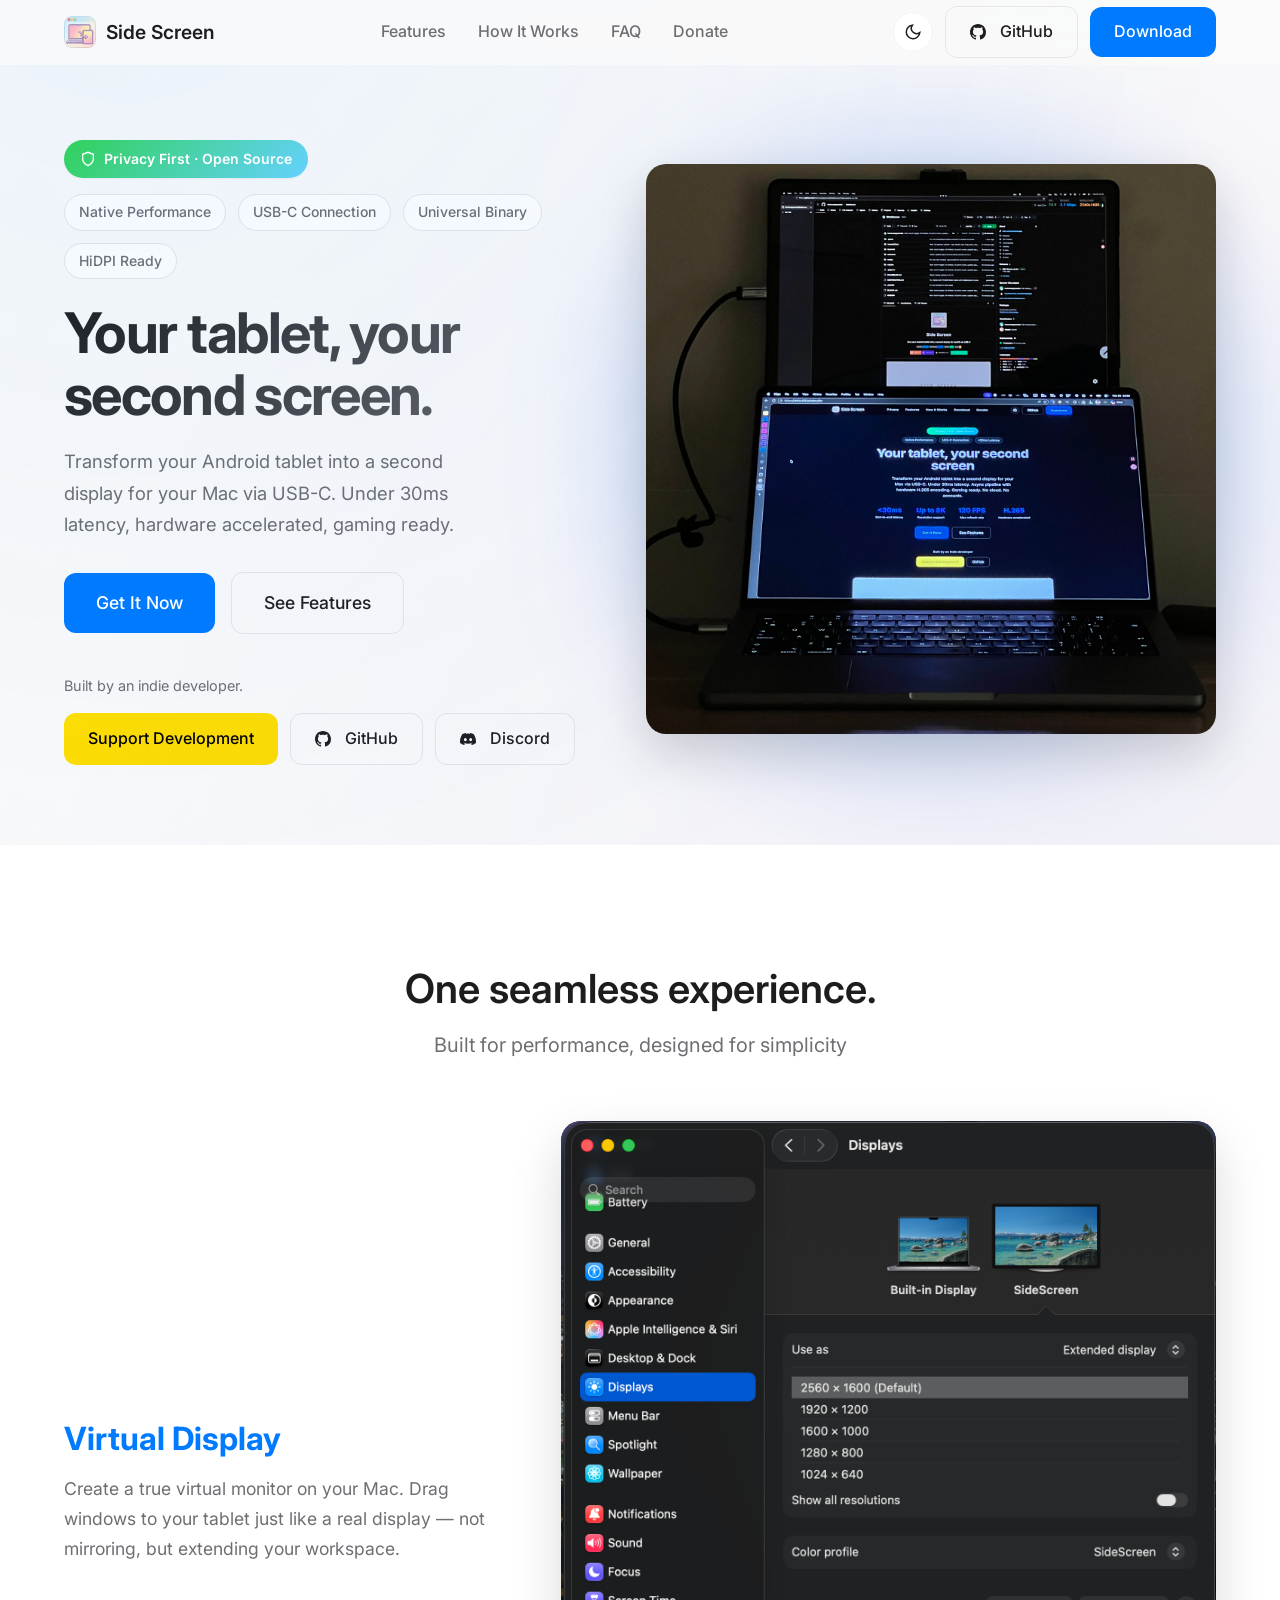
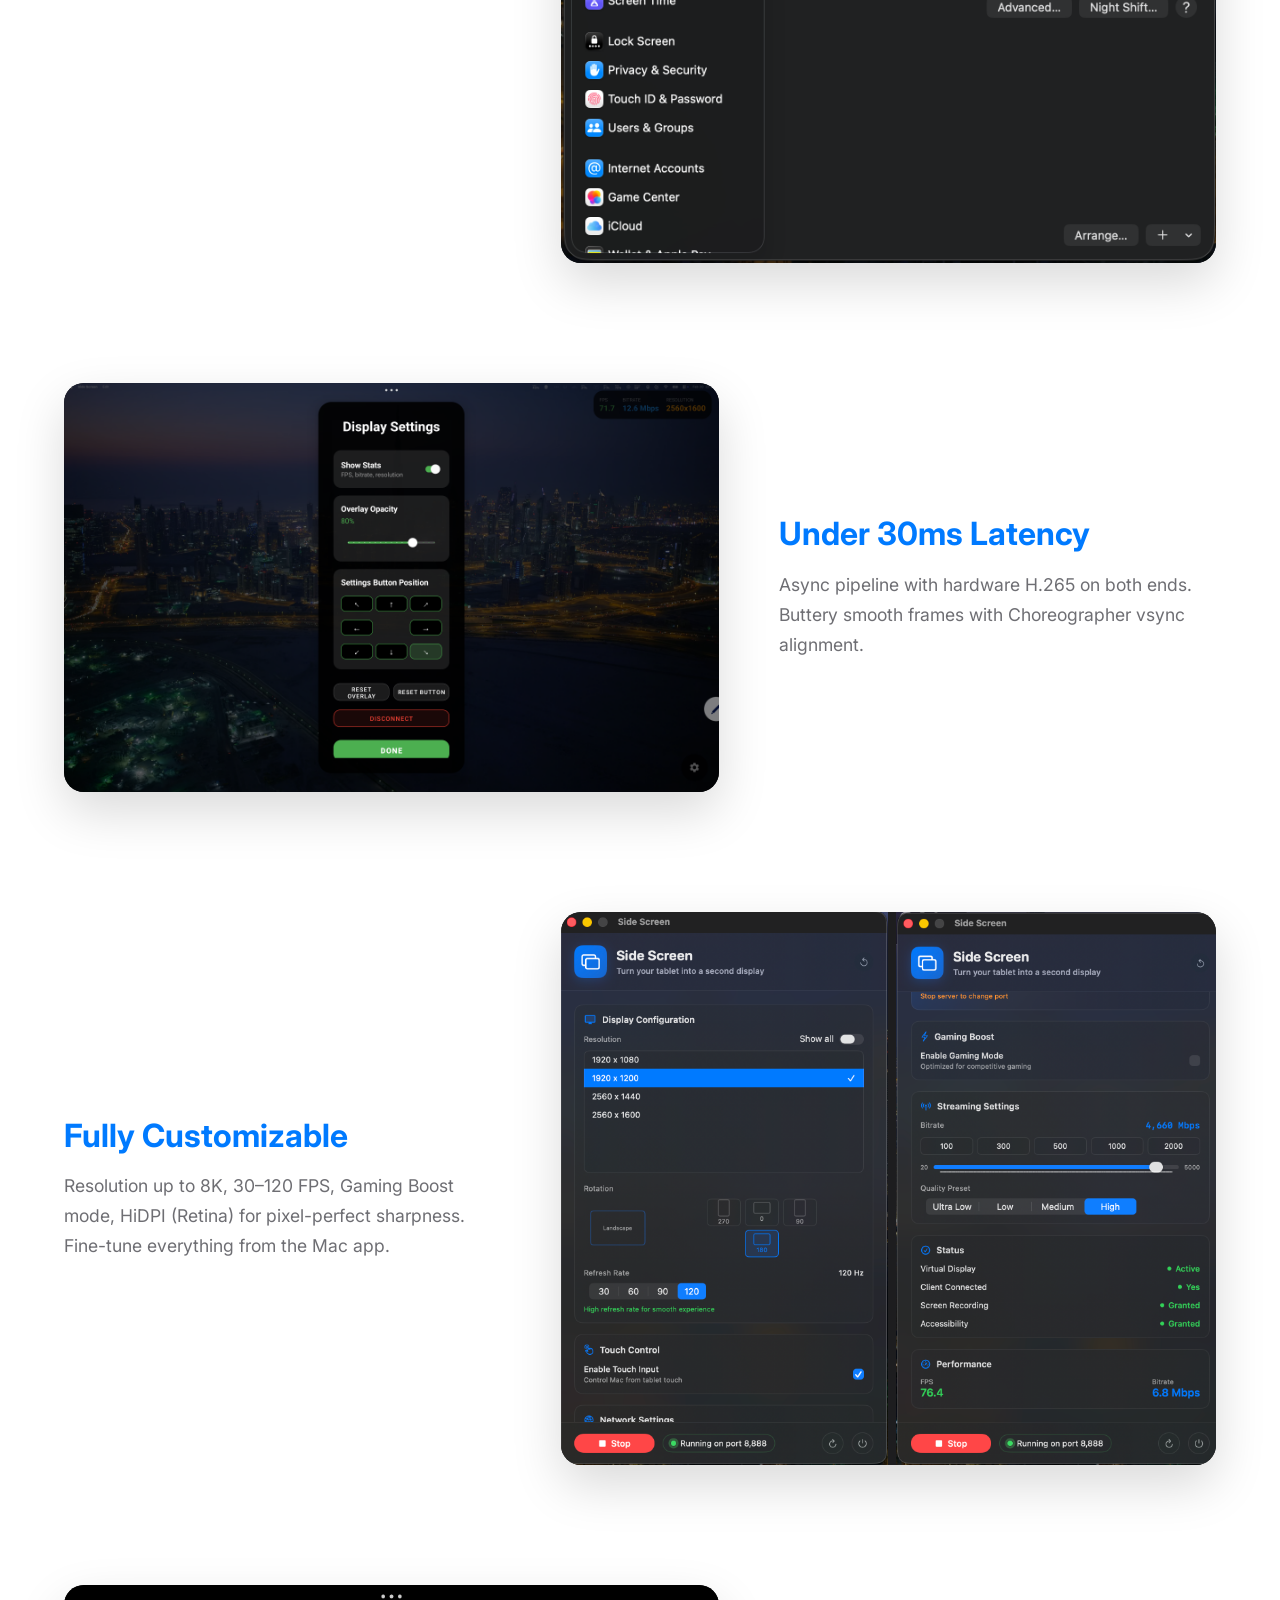
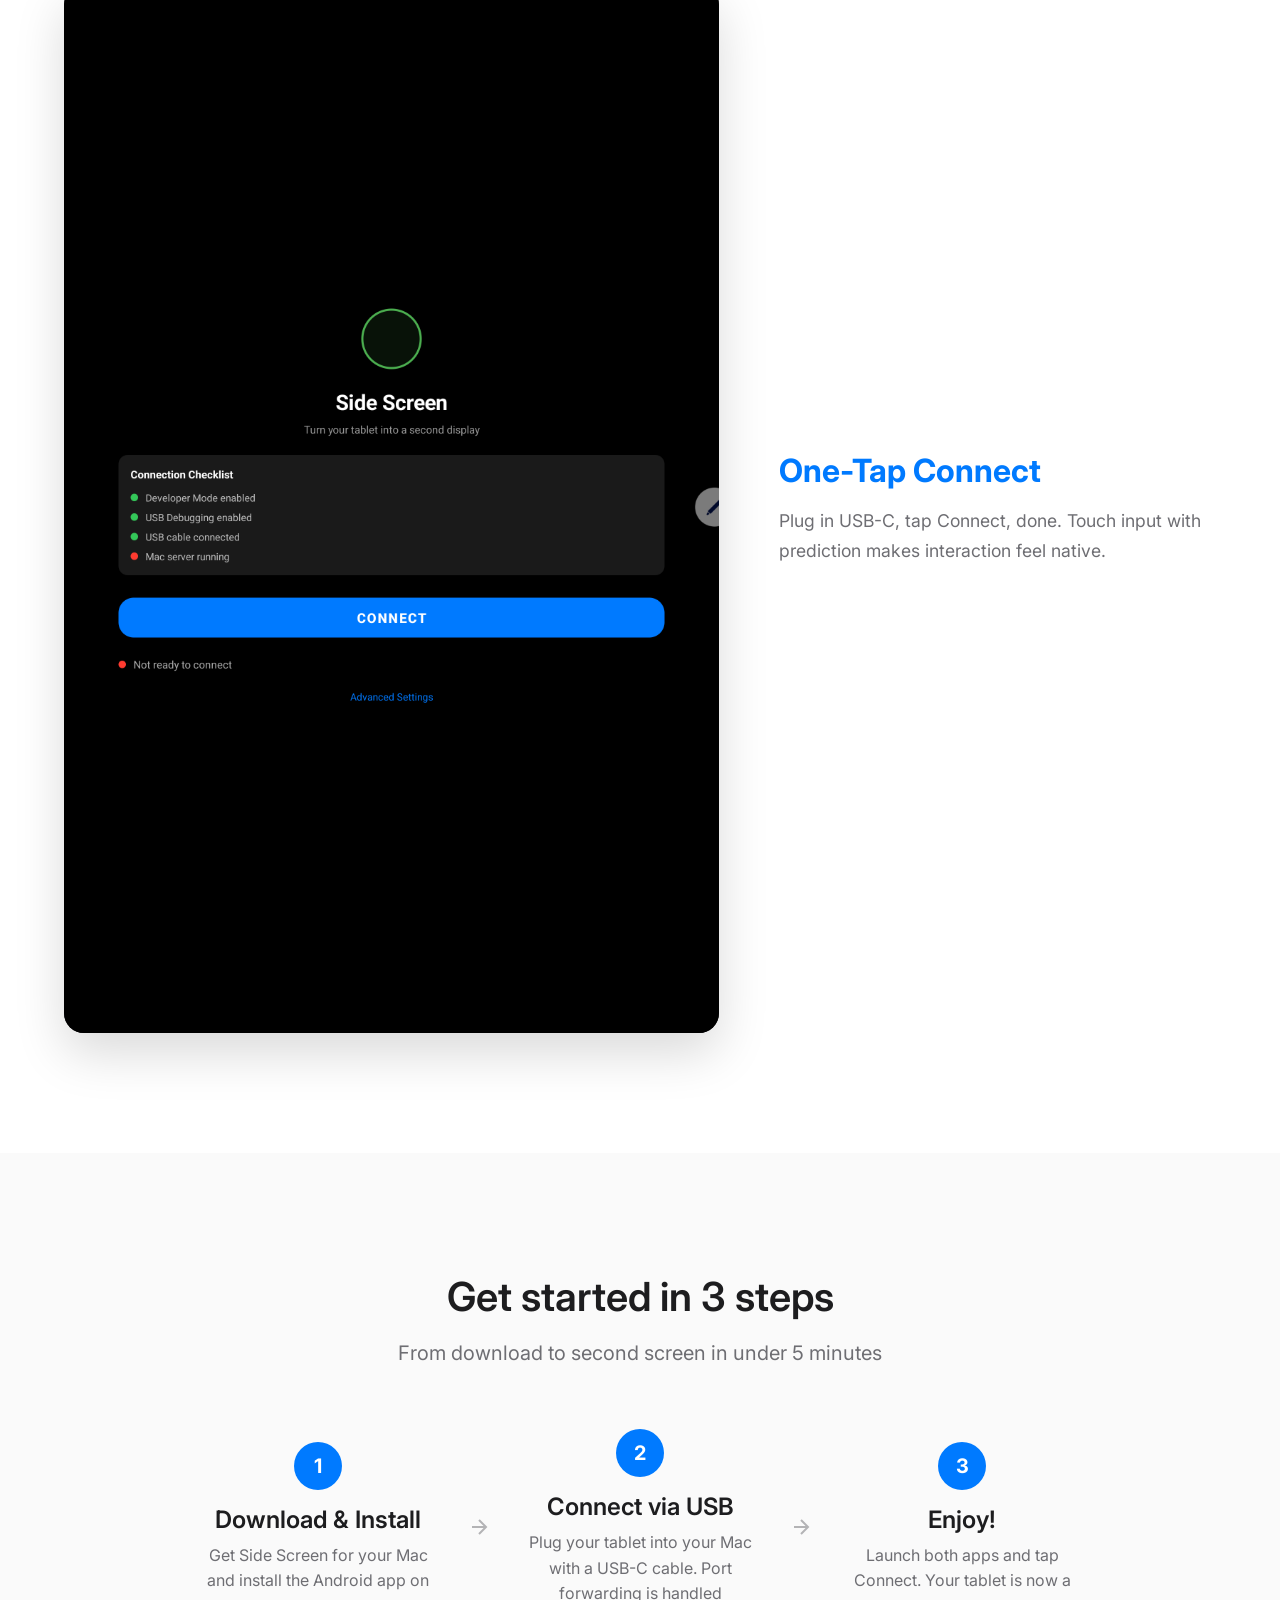
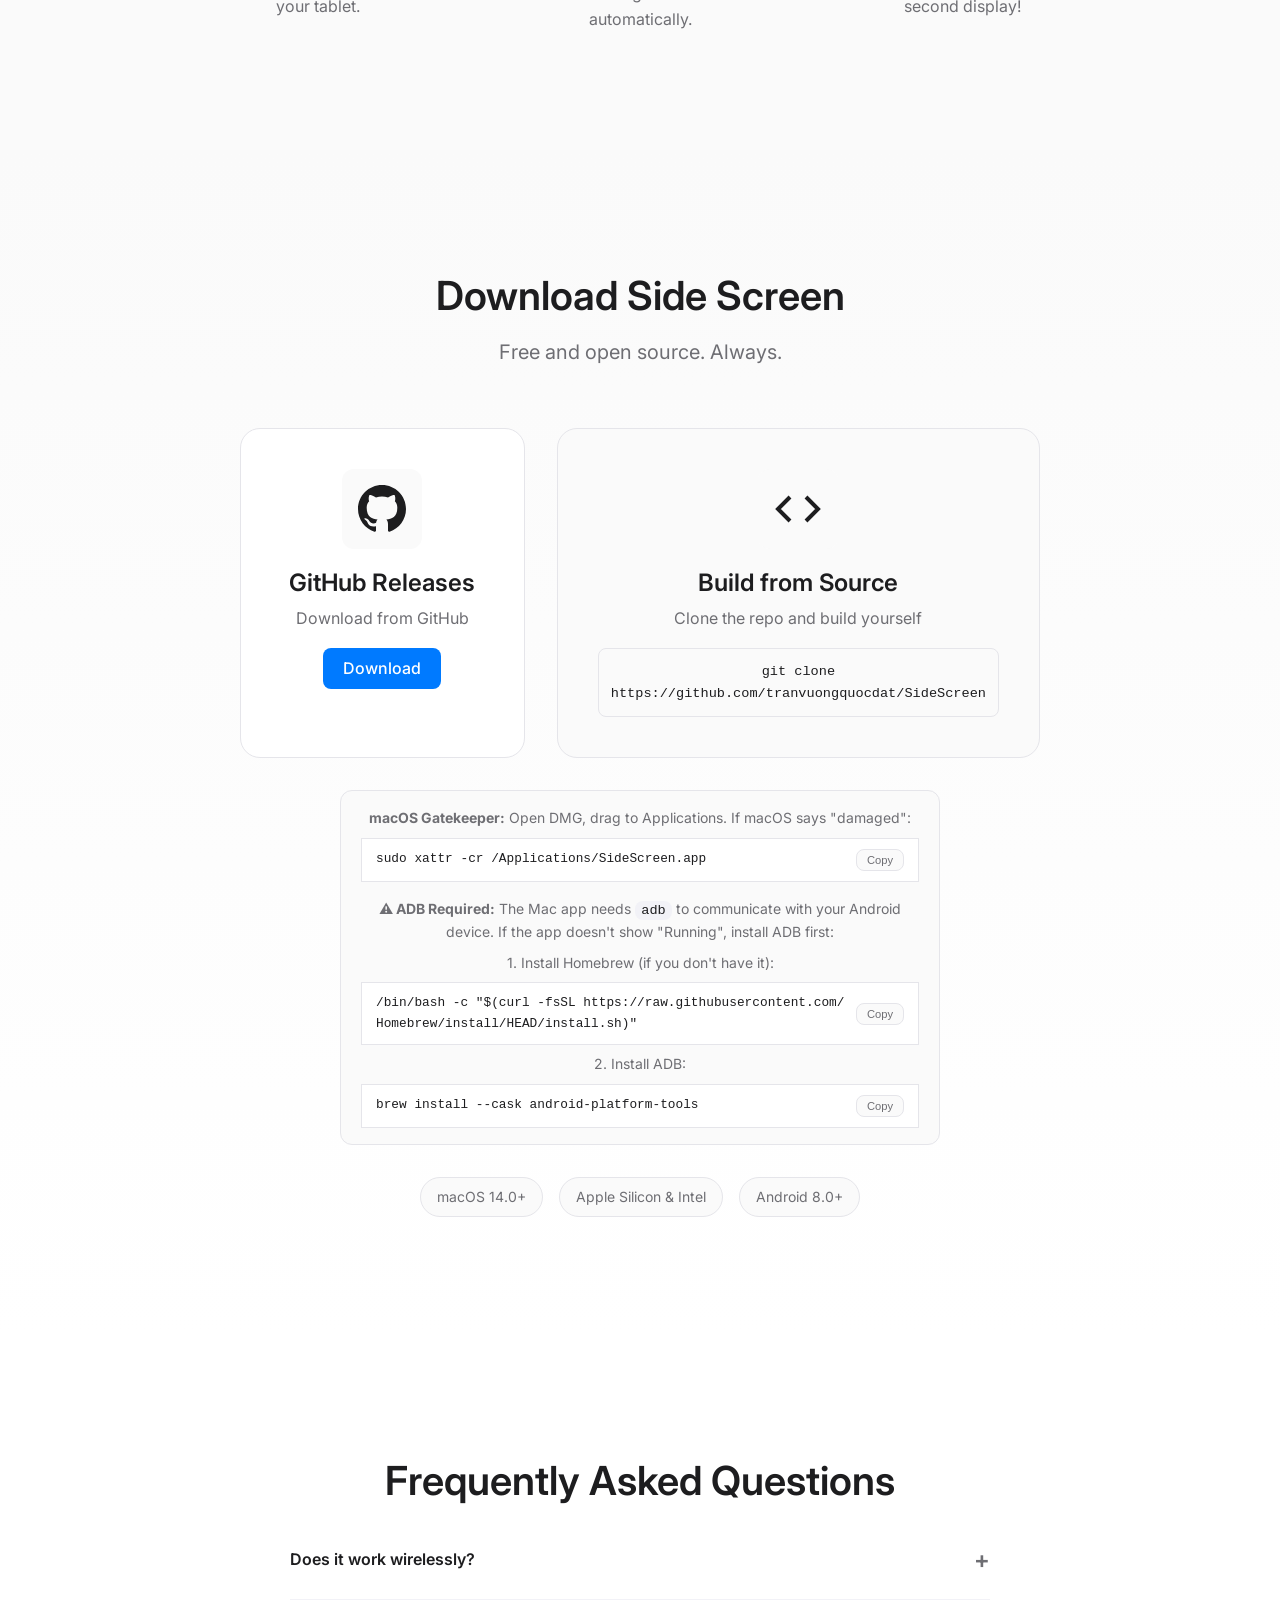
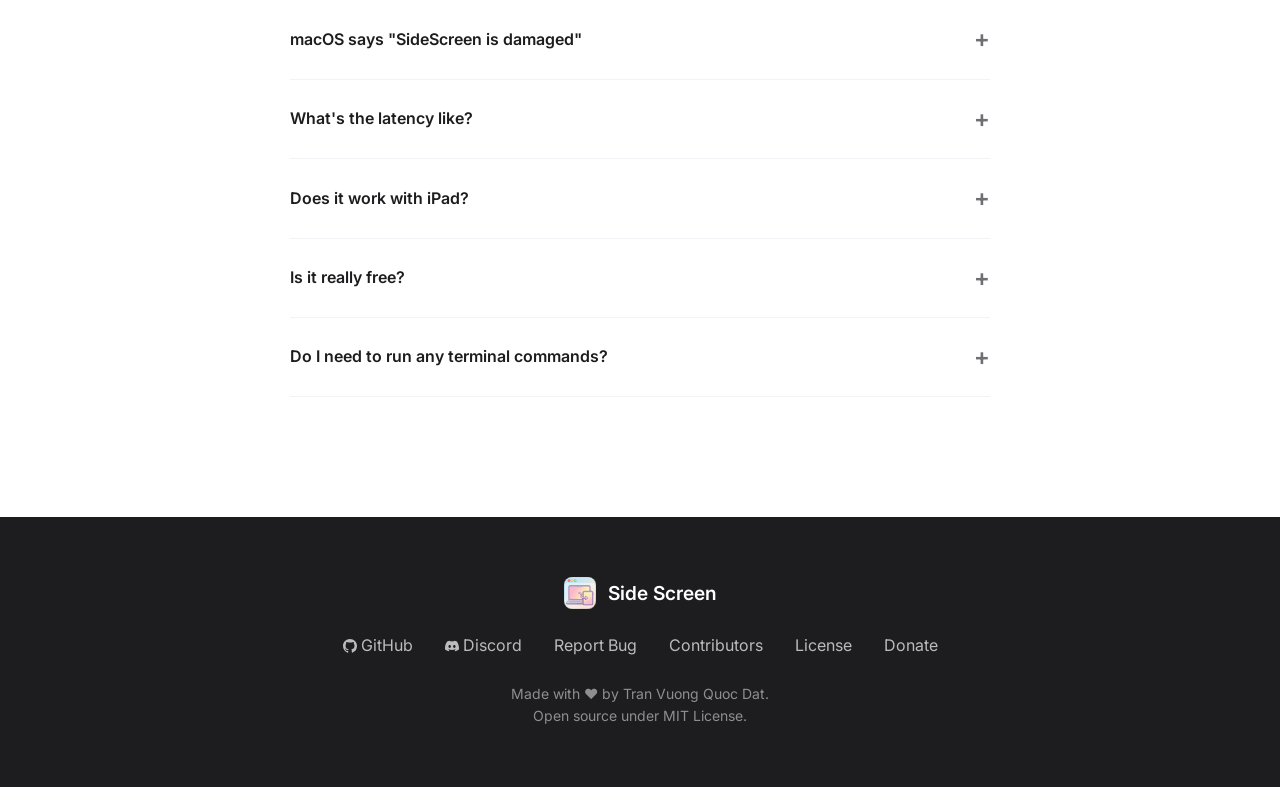
==== website/index.html @ dd40576c "docs: highlight Universal Binary and HiDPI support in README and website - README: add Universal Bin" ====
<!DOCTYPE html>
<html lang="en">

<head>
    <meta charset="UTF-8">
    <meta name="viewport" content="width=device-width, initial-scale=1.0">
    <title>Side Screen - Turn Your Tablet into a Second Display for Mac</title>
    <meta name="description"
        content="Transform your Android tablet into a second display for macOS via USB-C. Under 30ms latency with async pipeline, hardware H.265 acceleration, HiDPI Retina support, Universal Binary for Apple Silicon & Intel, gaming ready. Free and open source.">
    <meta name="keywords"
        content="second display mac, android tablet display, usb-c display, virtual display macos, dual monitor mac, tablet second screen, hidpi retina mac display, apple silicon intel universal binary">
    <meta property="og:title" content="Side Screen - Second Display for Mac">
    <meta property="og:description"
        content="Transform your Android tablet into a second display for macOS. Under 30ms latency, hardware accelerated, gaming ready.">
    <meta property="og:type" content="website">
    <meta property="og:url" content="https://sidescreen.dev">
    <meta property="og:image" content="./assets/hero-screenshot.jpg">
    <meta property="og:image:width" content="1200">
    <meta property="og:image:height" content="630">
    <meta name="twitter:card" content="summary_large_image">
    <meta name="twitter:title" content="Side Screen - Second Display for Mac">
    <meta name="twitter:description" content="Transform your Android tablet into a second display for macOS. Under 30ms latency, hardware accelerated, gaming ready.">
    <meta name="twitter:image" content="./assets/hero-screenshot.jpg">
    <meta name="theme-color" content="#007AFF">
    <link rel="canonical" href="https://sidescreen.dev">
    <link rel="icon" href="./assets/main_logo.png">
    <link rel="preconnect" href="https://fonts.googleapis.com">
    <link rel="preconnect" href="https://fonts.gstatic.com" crossorigin>
    <link href="https://fonts.googleapis.com/css2?family=Inter:wght@300;400;500;600;700&display=swap" rel="stylesheet">
    <link rel="stylesheet" href="styles.css">

    <!-- Structured Data -->
    <script type="application/ld+json">
    {
        "@context": "https://schema.org",
        "@type": "SoftwareApplication",
        "name": "Side Screen",
        "description": "Transform your Android tablet into a second display for macOS via USB-C connection.",
        "applicationCategory": "UtilitiesApplication",
        "operatingSystem": "macOS, Android",
        "offers": {
            "@type": "Offer",
            "price": "0",
            "priceCurrency": "USD"
        },
        "author": {
            "@type": "Person",
            "name": "Tran Vuong Quoc Dat"
        }
    }
    </script>
</head>

<body>
    <!-- Header -->
    <header id="header">
        <div class="container header-container">
            <a href="#home" class="logo">
                <img src="./assets/main_logo.png" alt="Side Screen Logo" width="32" height="32">
                <span class="logo-text">Side Screen</span>
            </a>
            <nav>
                <ul class="nav-links">
                    <li><a href="#features" class="nav-link">Features</a></li>
                    <li><a href="#how-it-works" class="nav-link">How It Works</a></li>
                    <li><a href="#faq" class="nav-link">FAQ</a></li>
                    <li><a href="donate.html" target="_blank" rel="noopener noreferrer" class="nav-link">Donate</a></li>
                </ul>
            </nav>
            <div class="header-actions">
                <button class="theme-toggle" id="theme-toggle" aria-label="Toggle dark mode">
                    <svg class="icon-moon" width="20" height="20" viewBox="0 0 24 24" fill="none" stroke="currentColor" stroke-width="2">
                        <path d="M21 12.79A9 9 0 1 1 11.21 3 7 7 0 0 0 21 12.79z"></path>
                    </svg>
                    <svg class="icon-sun" width="20" height="20" viewBox="0 0 24 24" fill="none" stroke="currentColor" stroke-width="2">
                        <circle cx="12" cy="12" r="5"></circle>
                        <line x1="12" y1="1" x2="12" y2="3"></line>
                        <line x1="12" y1="21" x2="12" y2="23"></line>
                        <line x1="4.22" y1="4.22" x2="5.64" y2="5.64"></line>
                        <line x1="18.36" y1="18.36" x2="19.78" y2="19.78"></line>
                        <line x1="1" y1="12" x2="3" y2="12"></line>
                        <line x1="21" y1="12" x2="23" y2="12"></line>
                        <line x1="4.22" y1="19.78" x2="5.64" y2="18.36"></line>
                        <line x1="18.36" y1="5.64" x2="19.78" y2="4.22"></line>
                    </svg>
                </button>
                <a href="https://github.com/tranvuongquocdat/SideScreen" target="_blank" rel="noopener noreferrer" class="btn btn-outline"><svg width="16" height="16" viewBox="0 0 24 24" fill="currentColor" style="vertical-align:-2px;margin-right:6px"><path d="M12 0C5.37 0 0 5.37 0 12c0 5.31 3.435 9.795 8.205 11.385.6.105.825-.255.825-.57 0-.285-.015-1.23-.015-2.235-3.015.555-3.795-.735-4.035-1.41-.135-.345-.72-1.41-1.23-1.695-.42-.225-1.02-.78-.015-.795.945-.015 1.62.87 1.845 1.23 1.08 1.815 2.805 1.305 3.495.99.105-.78.42-1.305.765-1.605-2.67-.3-5.46-1.335-5.46-5.925 0-1.305.465-2.385 1.23-3.225-.12-.3-.54-1.53.12-3.18 0 0 1.005-.315 3.3 1.23.96-.27 1.98-.405 3-.405s2.04.135 3 .405c2.295-1.56 3.3-1.23 3.3-1.23.66 1.65.24 2.88.12 3.18.765.84 1.23 1.905 1.23 3.225 0 4.605-2.805 5.625-5.475 5.925.435.375.81 1.095.81 2.22 0 1.605-.015 2.895-.015 3.3 0 .315.225.69.825.57A12.02 12.02 0 0 0 24 12c0-6.63-5.37-12-12-12z"/></svg>GitHub</a>
                <a href="#download" class="btn btn-primary">Download</a>
                <button class="mobile-menu-btn" id="mobile-menu-btn" aria-label="Toggle mobile menu">
                    <svg width="24" height="24" viewBox="0 0 24 24" fill="none" stroke="currentColor" stroke-width="2">
                        <line x1="3" y1="12" x2="21" y2="12"></line>
                        <line x1="3" y1="6" x2="21" y2="6"></line>
                        <line x1="3" y1="18" x2="21" y2="18"></line>
                    </svg>
                </button>
            </div>
        </div>
    </header>

    <!-- Hero Section -->
    <section class="hero section" id="home">
        <div class="container">
            <div class="hero-content">
                <div class="privacy-badge">
                    <svg width="16" height="16" viewBox="0 0 24 24" fill="none" stroke="currentColor" stroke-width="2">
                        <path d="M12 22s8-4 8-10V5l-8-3-8 3v7c0 6 8 10 8 10z"></path>
                    </svg>
                    <span>Privacy First · Open Source</span>
                </div>

                <div class="privacy-highlights">
                    <span class="privacy-highlight">Native Performance</span>
                    <span class="privacy-highlight">USB-C Connection</span>
                    <span class="privacy-highlight">Universal Binary</span>
                    <span class="privacy-highlight">HiDPI Ready</span>
                </div>

                <h1 class="hero-title">Your tablet, your second screen.</h1>
                <p class="hero-subtitle">
                    Transform your Android tablet into a second display for your Mac via USB-C.
                    Under 30ms latency, hardware accelerated, gaming ready.
                </p>

                <div class="hero-actions">
                    <a href="#download" class="btn btn-primary btn-large download-btn">Get It Now</a>
                    <a href="#features" class="btn btn-outline btn-large">See Features</a>
                </div>

                <p class="support-callout">Built by an indie developer.</p>
                <div class="support-links">
                    <a href="donate.html" target="_blank" rel="noopener noreferrer" class="btn btn-coffee">Support Development</a>
                    <a href="https://github.com/tranvuongquocdat/SideScreen" target="_blank" rel="noopener noreferrer" class="btn btn-outline"><svg width="16" height="16" viewBox="0 0 24 24" fill="currentColor" style="vertical-align:-2px;margin-right:6px"><path d="M12 0C5.37 0 0 5.37 0 12c0 5.31 3.435 9.795 8.205 11.385.6.105.825-.255.825-.57 0-.285-.015-1.23-.015-2.235-3.015.555-3.795-.735-4.035-1.41-.135-.345-.72-1.41-1.23-1.695-.42-.225-1.02-.78-.015-.795.945-.015 1.62.87 1.845 1.23 1.08 1.815 2.805 1.305 3.495.99.105-.78.42-1.305.765-1.605-2.67-.3-5.46-1.335-5.46-5.925 0-1.305.465-2.385 1.23-3.225-.12-.3-.54-1.53.12-3.18 0 0 1.005-.315 3.3 1.23.96-.27 1.98-.405 3-.405s2.04.135 3 .405c2.295-1.56 3.3-1.23 3.3-1.23.66 1.65.24 2.88.12 3.18.765.84 1.23 1.905 1.23 3.225 0 4.605-2.805 5.625-5.475 5.925.435.375.81 1.095.81 2.22 0 1.605-.015 2.895-.015 3.3 0 .315.225.69.825.57A12.02 12.02 0 0 0 24 12c0-6.63-5.37-12-12-12z"/></svg>GitHub</a>
                    <a href="https://discord.gg/4aAPvPFz8d" target="_blank" rel="noopener noreferrer" class="btn btn-outline"><svg width="16" height="16" viewBox="0 0 24 24" fill="currentColor" style="vertical-align:-2px;margin-right:6px"><path d="M20.317 4.37a19.791 19.791 0 0 0-4.885-1.515.074.074 0 0 0-.079.037c-.21.375-.444.864-.608 1.25a18.27 18.27 0 0 0-5.487 0 12.64 12.64 0 0 0-.617-1.25.077.077 0 0 0-.079-.037A19.736 19.736 0 0 0 3.677 4.37a.07.07 0 0 0-.032.027C.533 9.046-.32 13.58.099 18.057a.082.082 0 0 0 .031.057 19.9 19.9 0 0 0 5.993 3.03.078.078 0 0 0 .084-.028 14.09 14.09 0 0 0 1.226-1.994.076.076 0 0 0-.041-.106 13.107 13.107 0 0 1-1.872-.892.077.077 0 0 1-.008-.128 10.2 10.2 0 0 0 .372-.292.074.074 0 0 1 .077-.01c3.928 1.793 8.18 1.793 12.062 0a.074.074 0 0 1 .078.01c.12.098.246.198.373.292a.077.077 0 0 1-.006.127 12.299 12.299 0 0 1-1.873.892.077.077 0 0 0-.041.107c.36.698.772 1.362 1.225 1.993a.076.076 0 0 0 .084.028 19.839 19.839 0 0 0 6.002-3.03.077.077 0 0 0 .032-.054c.5-5.177-.838-9.674-3.549-13.66a.061.061 0 0 0-.031-.03zM8.02 15.33c-1.183 0-2.157-1.085-2.157-2.419 0-1.333.956-2.419 2.157-2.419 1.21 0 2.176 1.096 2.157 2.42 0 1.333-.956 2.418-2.157 2.418zm7.975 0c-1.183 0-2.157-1.085-2.157-2.419 0-1.333.955-2.419 2.157-2.419 1.21 0 2.176 1.096 2.157 2.42 0 1.333-.946 2.418-2.157 2.418z"/></svg>Discord</a>
                </div>
            </div>

            <div class="hero-visual">
                <div class="hero-image-container">
                    <img src="./assets/hero-screenshot.jpg" alt="Side Screen — MacBook with Android tablet as second display via USB-C" loading="eager"/>
                </div>
            </div>
        </div>
    </section>

    <!-- Features Section -->
    <section class="features section" id="features">
        <div class="container">
            <h2 class="section-title">One seamless experience.</h2>
            <p class="section-subtitle">Built for performance, designed for simplicity</p>

            <div class="special-features-grid">
                <!-- Feature 1: Virtual Display — text left, image right -->
                <div class="special-feature-item">
                    <div class="special-feature-content">
                        <h3 class="special-feature-title">Virtual Display</h3>
                        <p class="special-feature-description">Create a true virtual monitor on your Mac. Drag windows to your tablet just like a real display — not mirroring, but extending your workspace.</p>
                    </div>
                    <div class="special-feature-media">
                        <img src="./assets/feature-virtual-display.png" alt="macOS Display Preferences showing SideScreen virtual display" loading="lazy"/>
                    </div>
                </div>

                <!-- Feature 2: Performance — image left, text right -->
                <div class="special-feature-item">
                    <div class="special-feature-content">
                        <h3 class="special-feature-title">Under 30ms Latency</h3>
                        <p class="special-feature-description">Async pipeline with hardware H.265 on both ends. Buttery smooth frames with Choreographer vsync alignment.</p>
                    </div>
                    <div class="special-feature-media">
                        <img src="./assets/android-performance.png" alt="Side Screen streaming with stats overlay showing FPS and bitrate" loading="lazy"/>
                    </div>
                </div>

                <!-- Feature 3: Customizable — text left, image right -->
                <div class="special-feature-item">
                    <div class="special-feature-content">
                        <h3 class="special-feature-title">Fully Customizable</h3>
                        <p class="special-feature-description">Resolution up to 8K, 30–120 FPS, Gaming Boost mode, HiDPI (Retina) for pixel-perfect sharpness. Fine-tune everything from the Mac app.</p>
                    </div>
                    <div class="special-feature-media special-feature-media-pair">
                        <img src="./assets/mac-settings-1.png" alt="macOS Settings — Display configuration" loading="lazy"/>
                        <img src="./assets/mac-settings-2.png" alt="macOS Settings — Streaming and status" loading="lazy"/>
                    </div>
                </div>

                <!-- Feature 4: Android app — image left, text right -->
                <div class="special-feature-item">
                    <div class="special-feature-content">
                        <h3 class="special-feature-title">One-Tap Connect</h3>
                        <p class="special-feature-description">Plug in USB-C, tap Connect, done. Touch input with prediction makes interaction feel native.</p>
                    </div>
                    <div class="special-feature-media">
                        <img src="./assets/android-settings.png" alt="Android app connection screen with checklist" loading="lazy"/>
                    </div>
                </div>
            </div>
        </div>
    </section>

    <!-- How It Works Section -->
    <section class="how-it-works section" id="how-it-works">
        <div class="container">
            <h2 class="section-title">Get started in 3 steps</h2>
            <p class="section-subtitle">From download to second screen in under 5 minutes</p>

            <div class="steps">
                <div class="step">
                    <div class="step-number">1</div>
                    <h3>Download & Install</h3>
                    <p>Get Side Screen for your Mac and install the Android app on your tablet.</p>
                </div>

                <div class="step-arrow">
                    <svg width="24" height="24" viewBox="0 0 24 24" fill="none" stroke="currentColor" stroke-width="2">
                        <line x1="5" y1="12" x2="19" y2="12"></line>
                        <polyline points="12 5 19 12 12 19"></polyline>
                    </svg>
                </div>

                <div class="step">
                    <div class="step-number">2</div>
                    <h3>Connect via USB</h3>
                    <p>Plug your tablet into your Mac with a USB-C cable. Port forwarding is handled automatically.</p>
                </div>

                <div class="step-arrow">
                    <svg width="24" height="24" viewBox="0 0 24 24" fill="none" stroke="currentColor" stroke-width="2">
                        <line x1="5" y1="12" x2="19" y2="12"></line>
                        <polyline points="12 5 19 12 12 19"></polyline>
                    </svg>
                </div>

                <div class="step">
                    <div class="step-number">3</div>
                    <h3>Enjoy!</h3>
                    <p>Launch both apps and tap Connect. Your tablet is now a second display!</p>
                </div>
            </div>
        </div>
    </section>

    <!-- Download Section -->
    <section class="download section" id="download">
        <div class="container">
            <h2 class="section-title">Download Side Screen</h2>
            <p class="section-subtitle">Free and open source. Always.</p>

            <div class="download-options">
                <a href="https://github.com/tranvuongquocdat/SideScreen/releases/latest" target="_blank" rel="noopener noreferrer" class="download-card download-btn">
                    <div class="download-icon">
                        <svg width="48" height="48" viewBox="0 0 24 24" fill="currentColor">
                            <path d="M12 0c-6.626 0-12 5.373-12 12 0 5.302 3.438 9.8 8.207 11.387.599.111.793-.261.793-.577v-2.234c-3.338.726-4.033-1.416-4.033-1.416-.546-1.387-1.333-1.756-1.333-1.756-1.089-.745.083-.729.083-.729 1.205.084 1.839 1.237 1.839 1.237 1.07 1.834 2.807 1.304 3.492.997.107-.775.418-1.305.762-1.604-2.665-.305-5.467-1.334-5.467-5.931 0-1.311.469-2.381 1.236-3.221-.124-.303-.535-1.524.117-3.176 0 0 1.008-.322 3.301 1.23.957-.266 1.983-.399 3.003-.404 1.02.005 2.047.138 3.006.404 2.291-1.552 3.297-1.23 3.297-1.23.653 1.653.242 2.874.118 3.176.77.84 1.235 1.911 1.235 3.221 0 4.609-2.807 5.624-5.479 5.921.43.372.823 1.102.823 2.222v3.293c0 .319.192.694.801.576 4.765-1.589 8.199-6.086 8.199-11.386 0-6.627-5.373-12-12-12z"/>
                        </svg>
                    </div>
                    <h3>GitHub Releases</h3>
                    <p class="download-version-text">Download from GitHub</p>
                    <span class="download-action">Download</span>
                </a>

                <div class="download-card alt">
                    <div class="download-icon">
                        <svg width="48" height="48" viewBox="0 0 24 24" fill="none" stroke="currentColor" stroke-width="2">
                            <polyline points="16 18 22 12 16 6"></polyline>
                            <polyline points="8 6 2 12 8 18"></polyline>
                        </svg>
                    </div>
                    <h3>Build from Source</h3>
                    <p>Clone the repo and build yourself</p>
                    <code class="download-code">git clone https://github.com/tranvuongquocdat/SideScreen</code>
                </div>
            </div>

            <div class="download-note">
                <p><strong>macOS Gatekeeper:</strong> Open DMG, drag to Applications. If macOS says "damaged":</p>
                <div class="download-cmd"><code>sudo xattr -cr /Applications/SideScreen.app</code><button class="copy-btn" onclick="copyCmd(this)">Copy</button></div>
                <p style="margin-top: 1rem;"><strong>⚠️ ADB Required:</strong> The Mac app needs <code>adb</code> to communicate with your Android device. If the app doesn't show "Running", install ADB first:</p>
                <p style="margin-top: 0.5rem;">1. Install Homebrew (if you don't have it):</p>
                <div class="download-cmd"><code>/bin/bash -c "$(curl -fsSL https://raw.githubusercontent.com/Homebrew/install/HEAD/install.sh)"</code><button class="copy-btn" onclick="copyCmd(this)">Copy</button></div>
                <p style="margin-top: 0.5rem;">2. Install ADB:</p>
                <div class="download-cmd"><code>brew install --cask android-platform-tools</code><button class="copy-btn" onclick="copyCmd(this)">Copy</button></div>
            </div>

            <div class="download-requirements">
                <span class="download-requirement">macOS 14.0+</span>
                <span class="download-requirement">Apple Silicon & Intel</span>
                <span class="download-requirement">Android 8.0+</span>
            </div>
        </div>
    </section>

    <!-- Donation Modal -->
    <div id="donation-modal" class="modal-overlay">
        <div class="modal-content">
            <button class="modal-close" aria-label="Close modal">&times;</button>
            <h2 class="modal-title">Love Side Screen?</h2>
            <p class="modal-text">Side Screen is built by an indie developer and kept 100% free. If you find it useful, consider supporting development.</p>
            <div class="modal-actions">
                <a href="donate.html" target="_blank" rel="noopener noreferrer" class="btn btn-primary">Support Development</a>
                <button id="proceed-to-download" class="btn btn-outline">Continue to Download</button>
            </div>
        </div>
    </div>

    <!-- FAQ Section -->
    <section class="faq section" id="faq">
        <div class="container">
            <h2 class="section-title">Frequently Asked Questions</h2>

            <div class="faq-list">
                <details class="faq-item">
                    <summary>Does it work wirelessly?</summary>
                    <p>Currently, Side Screen uses USB-C for the most stable, low-latency connection. WiFi support is planned for a future release.</p>
                </details>

                <details class="faq-item">
                    <summary>macOS says "SideScreen is damaged"</summary>
                    <p>This happens because the app isn't notarized by Apple. Open Terminal and run: <code>sudo xattr -cr /Applications/SideScreen.app</code>, then open the app again.</p>
                </details>

                <details class="faq-item">
                    <summary>What's the latency like?</summary>
                    <p>With the optimized async pipeline (hardware H.265 encoding, Choreographer vsync, TCP_NODELAY), you can expect under 30ms end-to-end latency — smooth enough for productivity and casual gaming.</p>
                </details>

                <details class="faq-item">
                    <summary>Does it work with iPad?</summary>
                    <p>Currently, only Android tablets are supported. iOS support may be considered in the future.</p>
                </details>

                <details class="faq-item">
                    <summary>Is it really free?</summary>
                    <p>Yes! Side Screen is free and open source under the MIT license. If you find it useful, consider <a href="donate.html" target="_blank" rel="noopener noreferrer">supporting development</a>.</p>
                </details>

                <details class="faq-item">
                    <summary>Do I need to run any terminal commands?</summary>
                    <p>No! The Mac app automatically runs <code>adb reverse</code> to set up port forwarding when streaming starts. Just make sure <code>adb</code> is installed (via <code>brew install android-platform-tools</code>).</p>
                </details>
            </div>
        </div>
    </section>

    <!-- Footer -->
    <footer class="footer">
        <div class="container">
            <div class="footer-content">
                <div class="footer-brand">
                    <img src="./assets/main_logo.png" alt="Side Screen" width="32" height="32">
                    <span>Side Screen</span>
                </div>

                <div class="footer-links">
                    <a href="https://github.com/tranvuongquocdat/SideScreen" target="_blank" rel="noopener noreferrer"><svg width="14" height="14" viewBox="0 0 24 24" fill="currentColor" style="vertical-align:-2px;margin-right:4px"><path d="M12 0C5.37 0 0 5.37 0 12c0 5.31 3.435 9.795 8.205 11.385.6.105.825-.255.825-.57 0-.285-.015-1.23-.015-2.235-3.015.555-3.795-.735-4.035-1.41-.135-.345-.72-1.41-1.23-1.695-.42-.225-1.02-.78-.015-.795.945-.015 1.62.87 1.845 1.23 1.08 1.815 2.805 1.305 3.495.99.105-.78.42-1.305.765-1.605-2.67-.3-5.46-1.335-5.46-5.925 0-1.305.465-2.385 1.23-3.225-.12-.3-.54-1.53.12-3.18 0 0 1.005-.315 3.3 1.23.96-.27 1.98-.405 3-.405s2.04.135 3 .405c2.295-1.56 3.3-1.23 3.3-1.23.66 1.65.24 2.88.12 3.18.765.84 1.23 1.905 1.23 3.225 0 4.605-2.805 5.625-5.475 5.925.435.375.81 1.095.81 2.22 0 1.605-.015 2.895-.015 3.3 0 .315.225.69.825.57A12.02 12.02 0 0 0 24 12c0-6.63-5.37-12-12-12z"/></svg>GitHub</a>
                    <a href="https://discord.gg/4aAPvPFz8d" target="_blank" rel="noopener noreferrer"><svg width="14" height="14" viewBox="0 0 24 24" fill="currentColor" style="vertical-align:-2px;margin-right:4px"><path d="M20.317 4.37a19.791 19.791 0 0 0-4.885-1.515.074.074 0 0 0-.079.037c-.21.375-.444.864-.608 1.25a18.27 18.27 0 0 0-5.487 0 12.64 12.64 0 0 0-.617-1.25.077.077 0 0 0-.079-.037A19.736 19.736 0 0 0 3.677 4.37a.07.07 0 0 0-.032.027C.533 9.046-.32 13.58.099 18.057a.082.082 0 0 0 .031.057 19.9 19.9 0 0 0 5.993 3.03.078.078 0 0 0 .084-.028 14.09 14.09 0 0 0 1.226-1.994.076.076 0 0 0-.041-.106 13.107 13.107 0 0 1-1.872-.892.077.077 0 0 1-.008-.128 10.2 10.2 0 0 0 .372-.292.074.074 0 0 1 .077-.01c3.928 1.793 8.18 1.793 12.062 0a.074.074 0 0 1 .078.01c.12.098.246.198.373.292a.077.077 0 0 1-.006.127 12.299 12.299 0 0 1-1.873.892.077.077 0 0 0-.041.107c.36.698.772 1.362 1.225 1.993a.076.076 0 0 0 .084.028 19.839 19.839 0 0 0 6.002-3.03.077.077 0 0 0 .032-.054c.5-5.177-.838-9.674-3.549-13.66a.061.061 0 0 0-.031-.03zM8.02 15.33c-1.183 0-2.157-1.085-2.157-2.419 0-1.333.956-2.419 2.157-2.419 1.21 0 2.176 1.096 2.157 2.42 0 1.333-.956 2.418-2.157 2.418zm7.975 0c-1.183 0-2.157-1.085-2.157-2.419 0-1.333.955-2.419 2.157-2.419 1.21 0 2.176 1.096 2.157 2.42 0 1.333-.946 2.418-2.157 2.418z"/></svg>Discord</a>
                    <a href="https://github.com/tranvuongquocdat/SideScreen/issues" target="_blank" rel="noopener noreferrer">Report Bug</a>
                    <a href="https://github.com/tranvuongquocdat/SideScreen/graphs/contributors" target="_blank" rel="noopener noreferrer">Contributors</a>
                    <a href="https://github.com/tranvuongquocdat/SideScreen/blob/main/LICENSE" target="_blank" rel="noopener noreferrer">License</a>
                    <a href="donate.html" target="_blank" rel="noopener noreferrer">Donate</a>
                </div>

                <p class="footer-copy">
                    Made with &#10084; by Tran Vuong Quoc Dat.<br>
                    Open source under MIT License.
                </p>
            </div>
        </div>
    </footer>

    <!-- Toast Container -->
    <div class="toast-container"></div>

    <script src="scripts.js"></script>
    <script>
        function copyCmd(btn) {
            const code = btn.parentElement.querySelector('code');
            navigator.clipboard.writeText(code.textContent).then(() => {
                btn.textContent = 'Copied';
                setTimeout(() => { btn.textContent = 'Copy'; }, 1500);
            });
        }
    </script>
    <script>
        // Fetch latest version
        fetch('https://api.github.com/repos/tranvuongquocdat/SideScreen/releases/latest')
            .then(r => r.json())
            .then(d => {
                const el = document.querySelector('.download-version-text');
                if (el && d.tag_name) el.textContent = 'Download v' + d.tag_name + ' from GitHub';
            })
            .catch(() => {});

    </script>
</body>

</html>
---- website/styles.css ----
/* ========================================
   Side Screen - Landing Page Styles
   Lean, DockDoor-inspired layout
   ======================================== */

/* CSS Variables - Light Mode (Default) */
:root {
    --color-primary: #007AFF;
    --color-primary-dark: #0056CC;
    --color-secondary: #5856D6;
    --color-success: #34C759;
    --color-warning: #FF9500;
    --color-danger: #FF3B30;

    --color-bg: #FAFAFA;
    --color-bg-alt: #FFFFFF;
    --color-bg-dark: #1D1D1F;

    --color-text: #1D1D1F;
    --color-text-secondary: #6E6E73;
    --color-text-light: #FFFFFF;

    --color-border: #E5E5EA;
    --color-border-light: #F2F2F7;

    --font-family: 'Inter', -apple-system, BlinkMacSystemFont, 'Segoe UI', Roboto, sans-serif;

    --border-radius-sm: 8px;
    --border-radius-md: 12px;
    --border-radius-lg: 20px;
    --border-radius-xl: 28px;

    --shadow-sm: 0 1px 2px rgba(0, 0, 0, 0.05);
    --shadow-md: 0 4px 6px rgba(0, 0, 0, 0.07);
    --shadow-lg: 0 10px 25px rgba(0, 0, 0, 0.1);
    --shadow-xl: 0 20px 50px rgba(0, 0, 0, 0.15);

    --transition-fast: 0.15s ease;
    --transition-normal: 0.25s ease;
    --transition-slow: 0.4s ease;

    --container-max: 1200px;
    --section-padding: 120px;
}

/* Dark Mode */
[data-theme="dark"] {
    --color-bg: #0D0D0D;
    --color-bg-alt: #1C1C1E;
    --color-bg-dark: #000000;

    --color-text: #F5F5F7;
    --color-text-secondary: #A1A1A6;
    --color-text-light: #FFFFFF;

    --color-border: #38383A;
    --color-border-light: #2C2C2E;

    --shadow-sm: 0 1px 2px rgba(0, 0, 0, 0.3);
    --shadow-md: 0 4px 6px rgba(0, 0, 0, 0.4);
    --shadow-lg: 0 10px 25px rgba(0, 0, 0, 0.5);
    --shadow-xl: 0 20px 50px rgba(0, 0, 0, 0.6);
}

[data-theme="dark"] #header,
[data-theme="dark"] #header.scrolled {
    background: #0D0D0D;
    border-bottom: none !important;
    box-shadow: none !important;
    backdrop-filter: none;
    -webkit-backdrop-filter: none;
}

[data-theme="dark"] .nav-link {
    color: var(--color-text-secondary);
}

[data-theme="dark"] .nav-link:hover {
    color: var(--color-text-light);
}

[data-theme="dark"] .btn-outline {
    border-color: transparent;
    background: rgba(255, 255, 255, 0.06);
    color: var(--color-text);
}

[data-theme="dark"] .btn-outline:hover {
    background: rgba(255, 255, 255, 0.12);
    border-color: transparent;
}

[data-theme="dark"] .theme-toggle {
    border-color: transparent;
    background: rgba(255, 255, 255, 0.06);
}
/* Theme Toggle Button */
.theme-toggle {
    display: flex;
    align-items: center;
    justify-content: center;
    width: 40px;
    height: 40px;
    border: none;
    background: var(--color-bg-alt);
    border-radius: 50%;
    cursor: pointer;
    transition: all var(--transition-normal);
    border: 1px solid var(--color-border-light);
}

.theme-toggle:hover {
    background: var(--color-border-light);
    transform: scale(1.05);
}

.theme-toggle svg {
    width: 18px;
    height: 18px;
    color: var(--color-text);
    transition: transform var(--transition-normal);
}

.theme-toggle:hover svg {
    transform: rotate(15deg);
}

.theme-toggle .icon-sun { display: none; }
.theme-toggle .icon-moon { display: block; }

[data-theme="dark"] .theme-toggle .icon-sun { display: block; }
[data-theme="dark"] .theme-toggle .icon-moon { display: none; }

/* Reset */
*, *::before, *::after {
    box-sizing: border-box;
    margin: 0;
    padding: 0;
}

html {
    scroll-behavior: smooth;
}

body {
    font-family: var(--font-family);
    font-size: 16px;
    line-height: 1.6;
    color: var(--color-text);
    background-color: var(--color-bg);
    -webkit-font-smoothing: antialiased;
    -moz-osx-font-smoothing: grayscale;
}

/* Typography */
h1, h2, h3, h4, h5, h6 {
    font-weight: 600;
    line-height: 1.2;
    color: var(--color-text);
}

h1 { font-size: 3.5rem; }
h2 { font-size: 2.5rem; }
h3 { font-size: 1.5rem; }

p {
    color: var(--color-text-secondary);
}

a {
    color: var(--color-primary);
    text-decoration: none;
    transition: color var(--transition-fast);
}

a:hover {
    color: var(--color-primary-dark);
}

/* Container */
.container {
    max-width: var(--container-max);
    margin: 0 auto;
    padding: 0 24px;
}

/* Section */
.section {
    padding: var(--section-padding) 0;
}

.section-title {
    text-align: center;
    margin-bottom: 16px;
}

.section-subtitle {
    text-align: center;
    font-size: 1.25rem;
    max-width: 600px;
    margin: 0 auto 60px;
}

/* Buttons */
.btn {
    display: inline-flex;
    align-items: center;
    justify-content: center;
    gap: 8px;
    padding: 12px 24px;
    font-size: 1rem;
    font-weight: 500;
    border-radius: var(--border-radius-md);
    border: none;
    cursor: pointer;
    transition: all var(--transition-fast);
    text-decoration: none;
}

.btn-primary {
    background: var(--color-primary);
    color: var(--color-text-light);
    position: relative;
}

.btn-primary:hover {
    background: var(--color-primary-dark);
    color: var(--color-text-light);
    transform: translateY(-2px);
    box-shadow: var(--shadow-md);
}

.btn-primary::after {
    content: '';
    position: absolute;
    top: 50%;
    left: 50%;
    width: 100%;
    height: 100%;
    background: var(--color-primary);
    border-radius: inherit;
    transform: translate(-50%, -50%);
    opacity: 0;
    filter: blur(20px);
    z-index: -1;
    transition: opacity var(--transition-normal);
}

.btn-primary:hover::after {
    opacity: 0.4;
}

.btn-outline {
    background: transparent;
    color: var(--color-text);
    border: 1.5px solid var(--color-border);
}

.btn-outline:hover {
    background: var(--color-bg-alt);
    border-color: var(--color-text-secondary);
    color: var(--color-text);
}

.btn-large {
    padding: 16px 32px;
    font-size: 1.1rem;
}

.btn-coffee {
    background: #FFDD00;
    color: #000000;
}

.btn-coffee:hover {
    background: #FFCC00;
    color: #000000;
    transform: translateY(-2px);
    box-shadow: var(--shadow-md);
}

/* ========================================
   HEADER
   ======================================== */
#header {
    position: fixed;
    top: 0;
    left: 0;
    right: 0;
    z-index: 1000;
    background: rgba(250, 250, 250, 0.8);
    backdrop-filter: blur(20px);
    -webkit-backdrop-filter: blur(20px);
    border-bottom: 1px solid transparent;
    transition: all var(--transition-normal);
}

#header.scrolled {
    border-bottom-color: var(--color-border);
}

.header-container {
    display: flex;
    align-items: center;
    justify-content: space-between;
    height: 64px;
}

.logo {
    display: flex;
    align-items: center;
    gap: 10px;
    font-weight: 600;
    font-size: 1.2rem;
    color: var(--color-text);
}

.logo img {
    border-radius: 8px;
}

.logo-text {
    transition: transform var(--transition-fast);
}

.nav-links {
    display: flex;
    gap: 32px;
    list-style: none;
}

.nav-link {
    color: var(--color-text-secondary);
    font-weight: 500;
    transition: color var(--transition-fast);
}

.nav-link:hover {
    color: var(--color-text);
}

.nav-link.active {
    color: var(--color-primary);
}

.header-actions {
    display: flex;
    align-items: center;
    gap: 12px;
}

/* ========================================
   HERO
   ======================================== */
.hero {
    padding-top: 140px;
    padding-bottom: 80px;
    min-height: 80vh;
    display: flex;
    align-items: center;
    position: relative;
    overflow: hidden;
}

.hero::before {
    content: '';
    position: absolute;
    top: -50%;
    left: -50%;
    width: 200%;
    height: 200%;
    background: radial-gradient(circle at 30% 20%, rgba(0, 122, 255, 0.06) 0%, transparent 50%),
                radial-gradient(circle at 70% 80%, rgba(88, 86, 214, 0.06) 0%, transparent 50%);
    animation: float 20s ease-in-out infinite;
    pointer-events: none;
}

.hero > .container {
    display: grid;
    grid-template-columns: 1fr 1.1fr;
    gap: 4rem;
    align-items: center;
}

.hero-content {
    max-width: 520px;
    text-align: left;
    animation: fadeInUp 0.8s ease-out;
}

.hero-title {
    font-size: 3.5rem;
    font-weight: 700;
    line-height: 1.1;
    margin-bottom: 20px;
    letter-spacing: -0.03em;
    background: linear-gradient(135deg, var(--color-text) 0%, var(--color-text-secondary) 100%);
    -webkit-background-clip: text;
    -webkit-text-fill-color: transparent;
    background-clip: text;
}

.hero-subtitle {
    font-size: 1.15rem;
    color: var(--color-text-secondary);
    max-width: 440px;
    margin: 0 0 32px;
    line-height: 1.7;
}

.hero-actions {
    display: flex;
    align-items: center;
    gap: 16px;
    margin-bottom: 40px;
}

.hero-download-count {
    display: inline-flex;
    align-items: center;
    gap: 6px;
    padding: 8px 16px;
    font-size: 0.9rem;
    font-weight: 500;
    color: var(--color-text-secondary);
    background: var(--color-bg-alt);
    border: 1px solid var(--color-border);
    border-radius: var(--border-radius-xl);
    white-space: nowrap;
}

.hero-download-count svg {
    opacity: 0.6;
}

.hero-download-count #download-count {
    font-weight: 700;
    color: var(--color-text);
}

.hero-visual {
    position: relative;
    display: flex;
    justify-content: center;
    align-items: center;
}

.hero-image-container {
    position: relative;
    display: inline-block;
    z-index: 1;
}

.hero-image-container img {
    position: relative;
    z-index: 10;
    width: 100%;
    height: auto;
    border-radius: var(--border-radius-lg);
    box-shadow: var(--shadow-xl);
    transition: transform var(--transition-slow);
}

.hero-image-container img:hover {
    transform: scale(1.02);
    box-shadow: 0 30px 60px rgba(0, 0, 0, 0.2);
}

.hero-image-container::before {
    content: '';
    position: absolute;
    top: 50%;
    left: 50%;
    transform: translate(-50%, -50%);
    width: 120%;
    height: 120%;
    background: radial-gradient(
        circle,
        rgba(0, 122, 255, 0.5) 0%,
        rgba(0, 122, 255, 0.25) 40%,
        rgba(88, 86, 214, 0.08) 70%,
        transparent 80%
    );
    filter: blur(45px);
    z-index: -1;
    animation: glow-pulse 4s ease-in-out infinite;
}

/* Privacy Badge */
.privacy-badge {
    display: inline-flex;
    align-items: center;
    gap: 8px;
    background: linear-gradient(135deg, #30D158 0%, #64D2FF 100%);
    color: white;
    padding: 8px 16px;
    border-radius: 100px;
    font-size: 0.875rem;
    font-weight: 600;
    margin-bottom: 16px;
    box-shadow: var(--shadow-sm);
    animation: fadeInDown 0.6s ease-out;
    position: relative;
    overflow: hidden;
}

.privacy-badge::before {
    content: '';
    position: absolute;
    top: 0;
    left: -100%;
    width: 100%;
    height: 100%;
    background: linear-gradient(90deg, transparent, rgba(255,255,255,0.2), transparent);
    animation: shimmer 3s infinite;
}

.privacy-highlights {
    display: flex;
    gap: 12px;
    margin-bottom: 24px;
    flex-wrap: wrap;
}

.privacy-highlight {
    display: inline-block;
    padding: 6px 14px;
    background: var(--color-bg-alt);
    border: 1px solid var(--color-border);
    border-radius: 100px;
    font-size: 0.875rem;
    font-weight: 500;
    color: var(--color-text-secondary);
}

.support-callout {
    margin-bottom: 16px;
    font-size: 0.9rem;
    color: var(--color-text-secondary);
}

.support-links {
    display: flex;
    gap: 12px;
    flex-wrap: wrap;
}

/* ========================================
   FEATURES — DockDoor-style alternating
   ======================================== */
.features {
    background: var(--color-bg-alt);
}

.special-features-grid {
    display: flex;
    flex-direction: column;
    gap: 120px;
    margin-top: 60px;
}

.special-feature-item {
    display: grid;
    grid-template-columns: 2fr 3fr;
    gap: 60px;
    align-items: center;
}

.special-feature-item:nth-child(even) {
    direction: rtl;
}

.special-feature-item:nth-child(even) > * {
    direction: ltr;
}

.special-feature-content {
    padding: 20px 0;
}

.special-feature-title {
    font-size: 2rem;
    font-weight: 700;
    margin-bottom: 16px;
    color: var(--color-primary);
}

.special-feature-description {
    font-size: 1.1rem;
    line-height: 1.7;
    color: var(--color-text-secondary);
}

.special-feature-media {
    border-radius: var(--border-radius-lg);
    overflow: hidden;
    box-shadow: var(--shadow-xl);
    background: var(--color-bg-dark);
    transition: transform var(--transition-slow), box-shadow var(--transition-slow);
}

.special-feature-media:hover {
    transform: scale(1.02);
    box-shadow: 0 30px 60px rgba(0, 0, 0, 0.18);
}

.special-feature-media img,
.special-feature-media video {
    width: 100%;
    display: block;
}

/* Paired images side by side */
.special-feature-media-pair {
    display: flex;
    gap: 8px;
}

.special-feature-media-pair img {
    width: 50%;
    object-fit: cover;
}

/* ========================================
   HOW IT WORKS
   ======================================== */
.how-it-works {
    background: var(--color-bg);
}

.steps {
    display: flex;
    align-items: center;
    justify-content: center;
    gap: 24px;
}

.step {
    text-align: center;
    max-width: 250px;
}

.step-number {
    width: 48px;
    height: 48px;
    display: flex;
    align-items: center;
    justify-content: center;
    background: var(--color-primary);
    color: white;
    font-size: 1.25rem;
    font-weight: 700;
    border-radius: 50%;
    margin: 0 auto 16px;
}

.step h3 {
    margin-bottom: 8px;
}

.step-arrow {
    color: var(--color-text-secondary);
    opacity: 0.5;
}

/* ========================================
   DOWNLOAD
   ======================================== */
.download {
    background: linear-gradient(180deg, var(--color-bg) 0%, var(--color-bg-alt) 100%);
}

.download-options {
    display: grid;
    grid-template-columns: repeat(2, 1fr);
    gap: 32px;
    max-width: 800px;
    margin: 0 auto;
}

.download-card {
    display: block;
    padding: 40px;
    background: var(--color-bg-alt);
    border-radius: var(--border-radius-lg);
    border: 1px solid var(--color-border);
    text-align: center;
    transition: all var(--transition-normal);
}

.download-card:hover {
    transform: translateY(-4px);
    box-shadow: var(--shadow-lg);
    border-color: var(--color-primary);
}

.download-icon {
    width: 80px;
    height: 80px;
    display: flex;
    align-items: center;
    justify-content: center;
    background: var(--color-bg);
    border-radius: var(--border-radius-md);
    margin: 0 auto 20px;
    color: var(--color-text);
}

.download-card h3 {
    margin-bottom: 8px;
}

.download-card p {
    margin-bottom: 16px;
}

.download-action {
    display: inline-block;
    padding: 8px 20px;
    background: var(--color-primary);
    color: white;
    border-radius: var(--border-radius-sm);
    font-weight: 500;
}

.download-card.alt {
    background: var(--color-bg);
}

.download-code {
    display: block;
    padding: 12px;
    background: var(--color-bg);
    color: var(--color-text);
    border: 1px solid var(--color-border);
    border-radius: var(--border-radius-sm);
    font-family: 'SF Mono', monospace;
    font-size: 0.85rem;
    margin-top: 16px;
}

.download-note {
    max-width: 600px;
    margin: 32px auto 0;
    padding: 16px 20px;
    background: var(--color-bg);
    border: 1px solid var(--color-border);
    border-radius: var(--border-radius-md);
    font-size: 0.875rem;
    color: var(--color-text-secondary);
    text-align: center;
}

.download-note p {
    margin-bottom: 8px;
}

.download-note code {
    padding: 2px 6px;
    background: var(--color-border-light);
    color: var(--color-text);
    border-radius: var(--border-radius-sm);
    font-family: 'SF Mono', monospace;
    font-size: 0.85rem;
}

.download-note .download-cmd {
    position: relative;
    display: flex;
    align-items: center;
    padding: 10px 14px;
    margin-top: 8px;
    background: var(--color-bg-alt);
    border: 1px solid var(--color-border);
    border-radius: var(--border-radius);
    text-align: left;
    gap: 8px;
}

.download-note .download-cmd code {
    flex: 1;
    padding: 0;
    background: none;
    border: none;
    color: var(--color-text);
    font-size: 0.8rem;
    word-break: break-all;
    white-space: pre-wrap;
    user-select: all;
}

.download-note .copy-btn {
    flex-shrink: 0;
    background: var(--color-bg);
    border: 1px solid var(--color-border);
    border-radius: var(--border-radius-sm);
    color: var(--color-text-secondary);
    font-size: 0.7rem;
    padding: 4px 10px;
    cursor: pointer;
    transition: all 0.2s;
    user-select: none;
    white-space: nowrap;
}

.download-note .copy-btn:hover {
    background: var(--color-border-light);
    color: var(--color-text);
}

.download-requirements {
    display: flex;
    justify-content: center;
    gap: 16px;
    margin-top: 32px;
    flex-wrap: wrap;
}

.download-requirement {
    display: inline-block;
    padding: 8px 16px;
    background: var(--color-bg);
    border: 1px solid var(--color-border);
    border-radius: 100px;
    font-size: 0.875rem;
    color: var(--color-text-secondary);
}

/* ========================================
   MODAL
   ======================================== */
.modal-overlay {
    position: fixed;
    top: 0;
    left: 0;
    width: 100%;
    height: 100%;
    background: rgba(0, 0, 0, 0.5);
    backdrop-filter: blur(8px);
    -webkit-backdrop-filter: blur(8px);
    display: flex;
    justify-content: center;
    align-items: center;
    z-index: 2000;
    opacity: 0;
    visibility: hidden;
    transition: all var(--transition-normal);
}

.modal-overlay.active {
    opacity: 1;
    visibility: visible;
}

.modal-content {
    background: var(--color-bg-alt);
    padding: 40px;
    border-radius: var(--border-radius-xl);
    max-width: 450px;
    width: calc(100% - 48px);
    text-align: center;
    position: relative;
    transform: scale(0.9) translateY(20px);
    transition: transform var(--transition-normal);
    box-shadow: var(--shadow-xl);
}

.modal-overlay.active .modal-content {
    transform: scale(1) translateY(0);
}

.modal-close {
    position: absolute;
    top: 16px;
    right: 16px;
    background: none;
    border: none;
    font-size: 1.5rem;
    cursor: pointer;
    color: var(--color-text-secondary);
    padding: 8px;
    line-height: 1;
}

.modal-close:hover {
    color: var(--color-text);
}

.modal-title {
    font-size: 1.5rem;
    margin-bottom: 12px;
}

.modal-text {
    color: var(--color-text-secondary);
    margin-bottom: 24px;
    line-height: 1.6;
}

.modal-actions {
    display: flex;
    flex-direction: column;
    gap: 12px;
}

.modal-actions .btn {
    width: 100%;
}

/* ========================================
   FAQ
   ======================================== */
.faq {
    background: var(--color-bg-alt);
}

.faq-list {
    max-width: 700px;
    margin: 0 auto;
}

.faq-item {
    border-bottom: 1px solid var(--color-border-light);
}

.faq-item summary {
    padding: 20px 0;
    font-weight: 600;
    cursor: pointer;
    list-style: none;
    display: flex;
    justify-content: space-between;
    align-items: center;
}

.faq-item summary::after {
    content: "+";
    font-size: 1.5rem;
    color: var(--color-text-secondary);
    transition: transform var(--transition-fast);
}

.faq-item[open] summary::after {
    transform: rotate(45deg);
}

.faq-item p {
    padding-bottom: 20px;
    line-height: 1.7;
}

/* ========================================
   FOOTER
   ======================================== */
.footer {
    background: var(--color-bg-dark);
    color: var(--color-text-light);
    padding: 60px 0;
}

.footer-content {
    text-align: center;
}

.footer-brand {
    display: flex;
    align-items: center;
    justify-content: center;
    gap: 12px;
    font-weight: 600;
    font-size: 1.2rem;
    margin-bottom: 24px;
}

.footer-brand img {
    border-radius: 8px;
}

.footer-links {
    display: flex;
    justify-content: center;
    gap: 32px;
    margin-bottom: 24px;
}

.footer-links a {
    color: rgba(255, 255, 255, 0.7);
    transition: color var(--transition-fast);
}

.footer-links a:hover {
    color: white;
}

.footer-copy {
    color: rgba(255, 255, 255, 0.5);
    font-size: 0.875rem;
}

/* ========================================
   TOAST
   ======================================== */
.toast-container {
    position: fixed;
    bottom: 24px;
    right: 24px;
    z-index: 3000;
}

.toast {
    background: var(--color-bg-alt);
    border: 1px solid var(--color-border);
    border-radius: var(--border-radius-md);
    padding: 16px 20px;
    margin-top: 12px;
    box-shadow: var(--shadow-lg);
    display: flex;
    align-items: center;
    gap: 12px;
    min-width: 280px;
    max-width: 400px;
    transform: translateX(100%);
    opacity: 0;
    transition: all var(--transition-normal);
}

.toast.show {
    transform: translateX(0);
    opacity: 1;
}

.toast-content {
    flex: 1;
}

.toast-message {
    color: var(--color-text-secondary);
    font-size: 0.9rem;
}

.toast-close {
    background: none;
    border: none;
    font-size: 1.25rem;
    cursor: pointer;
    color: var(--color-text-secondary);
    padding: 4px;
}

.toast-close:hover {
    color: var(--color-text);
}

/* ========================================
   ANIMATIONS
   ======================================== */
@keyframes fadeInUp {
    from {
        opacity: 0;
        transform: translateY(30px);
    }
    to {
        opacity: 1;
        transform: translateY(0);
    }
}

@keyframes fadeInDown {
    from {
        opacity: 0;
        transform: translateY(-20px);
    }
    to {
        opacity: 1;
        transform: translateY(0);
    }
}

@keyframes glow-pulse {
    0%, 100% {
        opacity: 0.5;
        transform: translate(-50%, -50%) scale(0.95);
    }
    50% {
        opacity: 0.8;
        transform: translate(-50%, -50%) scale(1.05);
    }
}

@keyframes shimmer {
    0% { background-position: -200% 0; }
    100% { background-position: 200% 0; }
}

@keyframes float {
    0%, 100% { transform: translateY(0); }
    50% { transform: translateY(-10px); }
}

/* Scroll-triggered animations */
.step,
.download-card,
.faq-item {
    opacity: 0;
    transform: translateY(20px);
    transition: opacity 0.4s ease, transform 0.4s ease;
}

.step.animate-in,
.download-card.animate-in,
.faq-item.animate-in {
    opacity: 1;
    transform: translateY(0);
}

.special-feature-item {
    opacity: 0;
    transform: translateY(30px);
    transition: opacity 0.6s ease, transform 0.6s ease;
}

.special-feature-item.animate-in {
    opacity: 1;
    transform: translateY(0);
}

/* ========================================
   MOBILE MENU
   ======================================== */
.mobile-menu-btn {
    display: none;
    background: none;
    border: none;
    cursor: pointer;
    padding: 8px;
    color: var(--color-text);
}

/* ========================================
   RESPONSIVE
   ======================================== */

/* Tablet landscape & small desktop */
@media (max-width: 1024px) {
    .hero > .container {
        grid-template-columns: 1fr;
        gap: 3rem;
        text-align: center;
        justify-items: center;
    }

    .hero-content {
        order: 2;
        display: flex;
        flex-direction: column;
        align-items: center;
        text-align: center;
        max-width: 600px;
        width: 100%;
    }

    .hero-visual {
        order: 1;
        max-width: 600px;
        width: 100%;
        display: flex;
        justify-content: center;
    }

    .hero-actions {
        justify-content: center;
    }

    .hero-subtitle {
        margin-left: auto;
        margin-right: auto;
    }

    .hero {
        min-height: 70vh;
        padding: 3rem 0;
        padding-top: 120px;
    }

    .hero-title {
        font-size: 3rem;
    }

    .nav-links {
        gap: 20px;
    }

    .header-actions .btn-outline {
        display: none;
    }

    .special-features-grid {
        gap: 80px;
    }
}

/* Tablet */
@media (max-width: 900px) {
    .special-feature-item {
        grid-template-columns: 1fr;
        gap: 32px;
    }

    .special-feature-item:nth-child(even) {
        direction: ltr;
    }

    .special-feature-title {
        font-size: 1.5rem;
    }

    .special-features-grid {
        gap: 64px;
    }
}

@media (max-width: 834px) {
    :root {
        --section-padding: 80px;
    }

    h1 { font-size: 2.5rem; }
    h2 { font-size: 1.75rem; }

    .hero-title {
        font-size: 2.5rem;
    }

    .hero-subtitle {
        font-size: 1.05rem;
    }

    .container {
        padding: 0 20px;
    }

    .nav-links {
        gap: 16px;
    }

    .nav-link {
        font-size: 0.9rem;
    }

    .download-card {
        padding: 28px;
    }
}

/* Phone */
@media (max-width: 768px) {
    :root {
        --section-padding: 60px;
    }

    h1 { font-size: 2rem; }
    h2 { font-size: 1.5rem; }
    h3 { font-size: 1.2rem; }

    .container {
        padding: 0 16px;
    }

    .section-subtitle {
        font-size: 1rem;
        margin-bottom: 32px;
    }

    /* Hero mobile */
    .hero {
        padding-top: 100px;
        padding-bottom: 48px;
        min-height: auto;
    }

    .hero > .container {
        grid-template-columns: 1fr;
        gap: 2rem;
    }

    .hero-title {
        font-size: 2rem;
        margin-bottom: 16px;
    }

    .hero-subtitle {
        font-size: 1rem;
        margin-bottom: 24px;
    }

    .hero-actions {
        flex-direction: column;
        align-items: stretch;
        gap: 12px;
    }

    .hero-actions .btn {
        width: 100%;
    }

    .hero-download-count {
        justify-content: center;
    }

    .support-callout {
        margin-top: 24px;
    }

    .support-links {
        flex-direction: column;
        align-items: stretch;
    }

    .support-links .btn {
        width: 100%;
    }

    /* Steps mobile */
    .steps {
        flex-direction: column;
        gap: 16px;
    }

    .step-arrow {
        transform: rotate(90deg);
    }

    .step {
        max-width: 100%;
    }

    /* Download mobile */
    .download-options {
        grid-template-columns: 1fr;
        gap: 16px;
    }

    .download-card {
        padding: 24px;
    }

    .download-code {
        font-size: 0.75rem;
        word-break: break-all;
    }

    /* FAQ mobile */
    .faq-item summary {
        font-size: 0.95rem;
        padding: 16px 0;
    }

    /* Footer mobile */
    .footer {
        padding: 40px 0;
    }

    .footer-links {
        flex-wrap: wrap;
        justify-content: center;
        gap: 16px;
    }

    .footer-copy {
        font-size: 0.8rem;
    }

    /* Modal mobile */
    .modal-content {
        padding: 28px 20px;
    }
}

/* Hamburger menu on phones */
@media (max-width: 680px) {
    .mobile-menu-btn {
        display: block;
    }

    .nav-links {
        display: none;
        position: absolute;
        top: 100%;
        left: 0;
        right: 0;
        background: rgba(250, 250, 250, 0.95);
        backdrop-filter: blur(20px);
        -webkit-backdrop-filter: blur(20px);
        flex-direction: column;
        padding: 24px;
        gap: 16px;
        box-shadow: var(--shadow-lg);
        border-bottom: 1px solid var(--color-border);
    }

    [data-theme="dark"] .nav-links {
        background: rgba(28, 28, 30, 0.95);
        border-bottom-color: var(--color-border);
    }

    .nav-links.active {
        display: flex;
    }

    .header-actions .btn-outline {
        display: none;
    }
}

/* Small phones */
@media (max-width: 380px) {
    h1 { font-size: 1.75rem; }
    h2 { font-size: 1.35rem; }

    .hero-title {
        font-size: 1.75rem;
    }

    .privacy-highlights {
        gap: 8px;
    }

    .privacy-highlight {
        font-size: 0.75rem;
        padding: 4px 10px;
    }
}
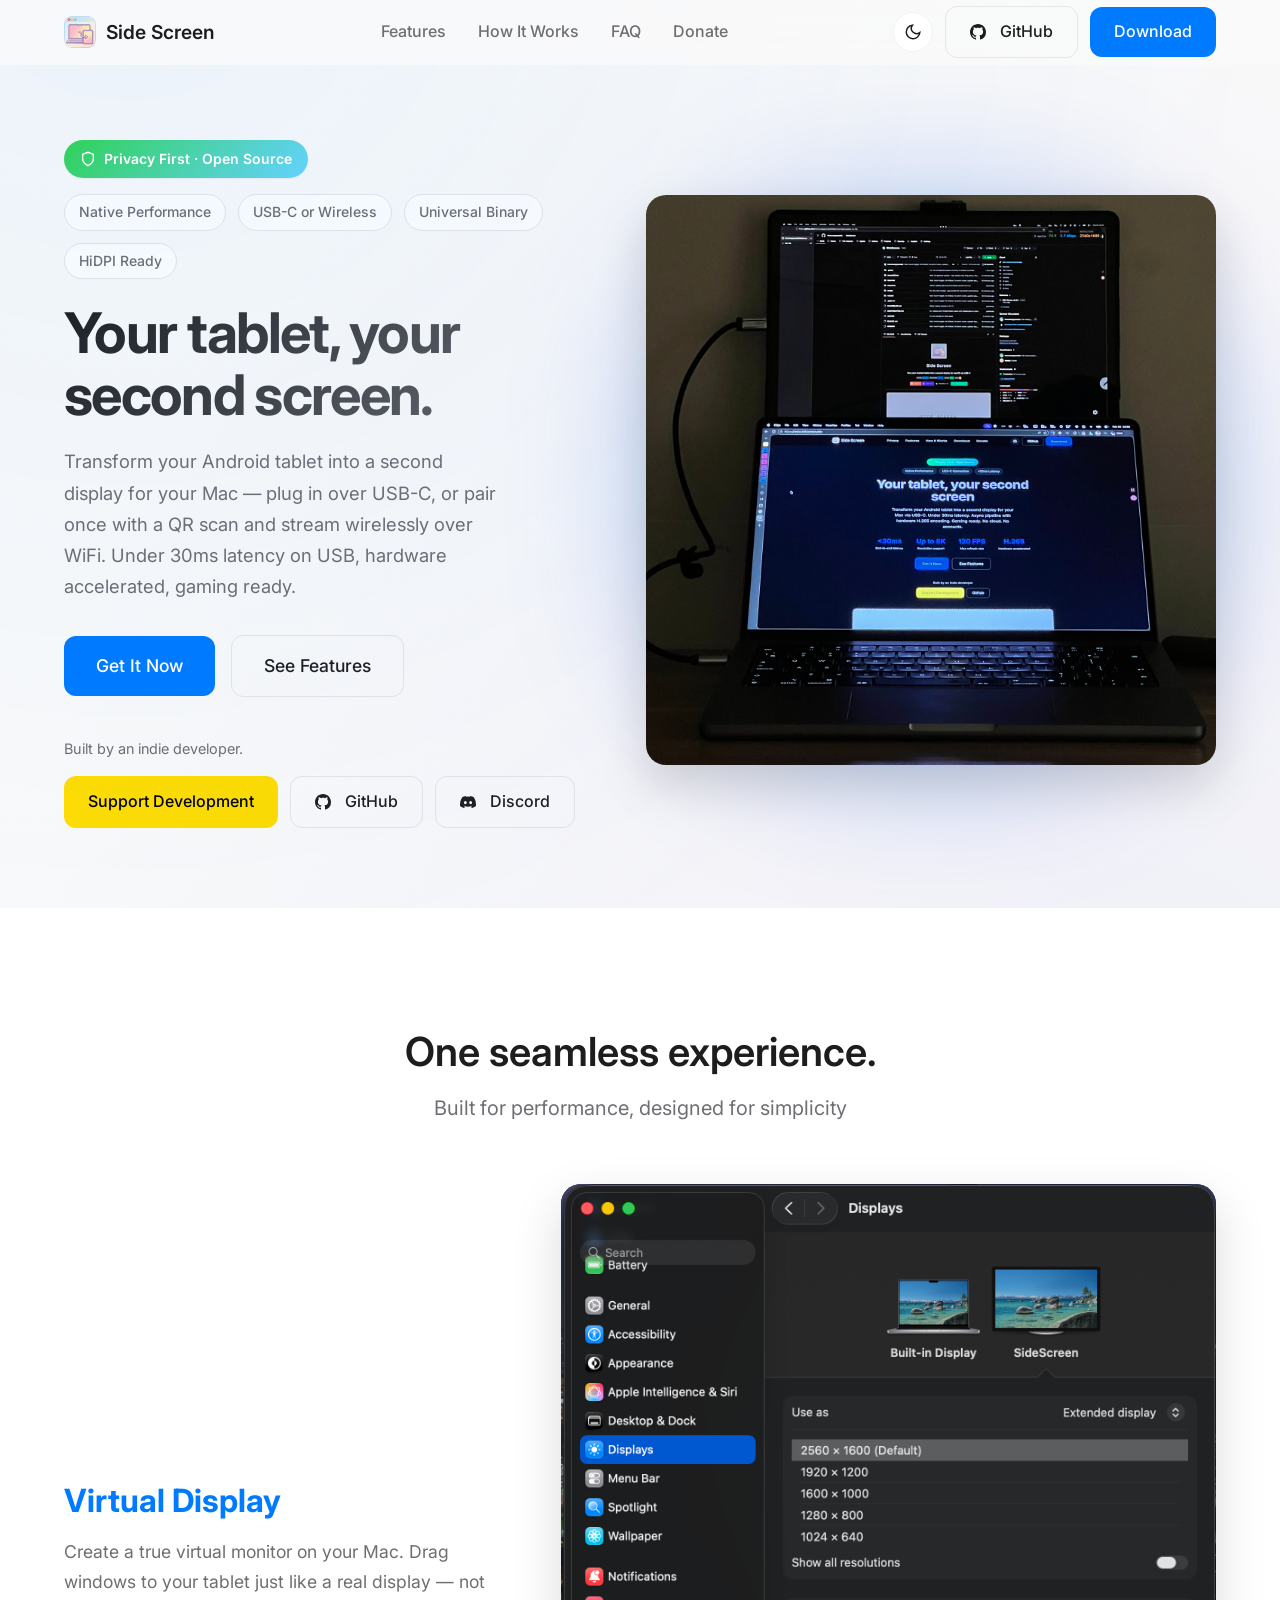
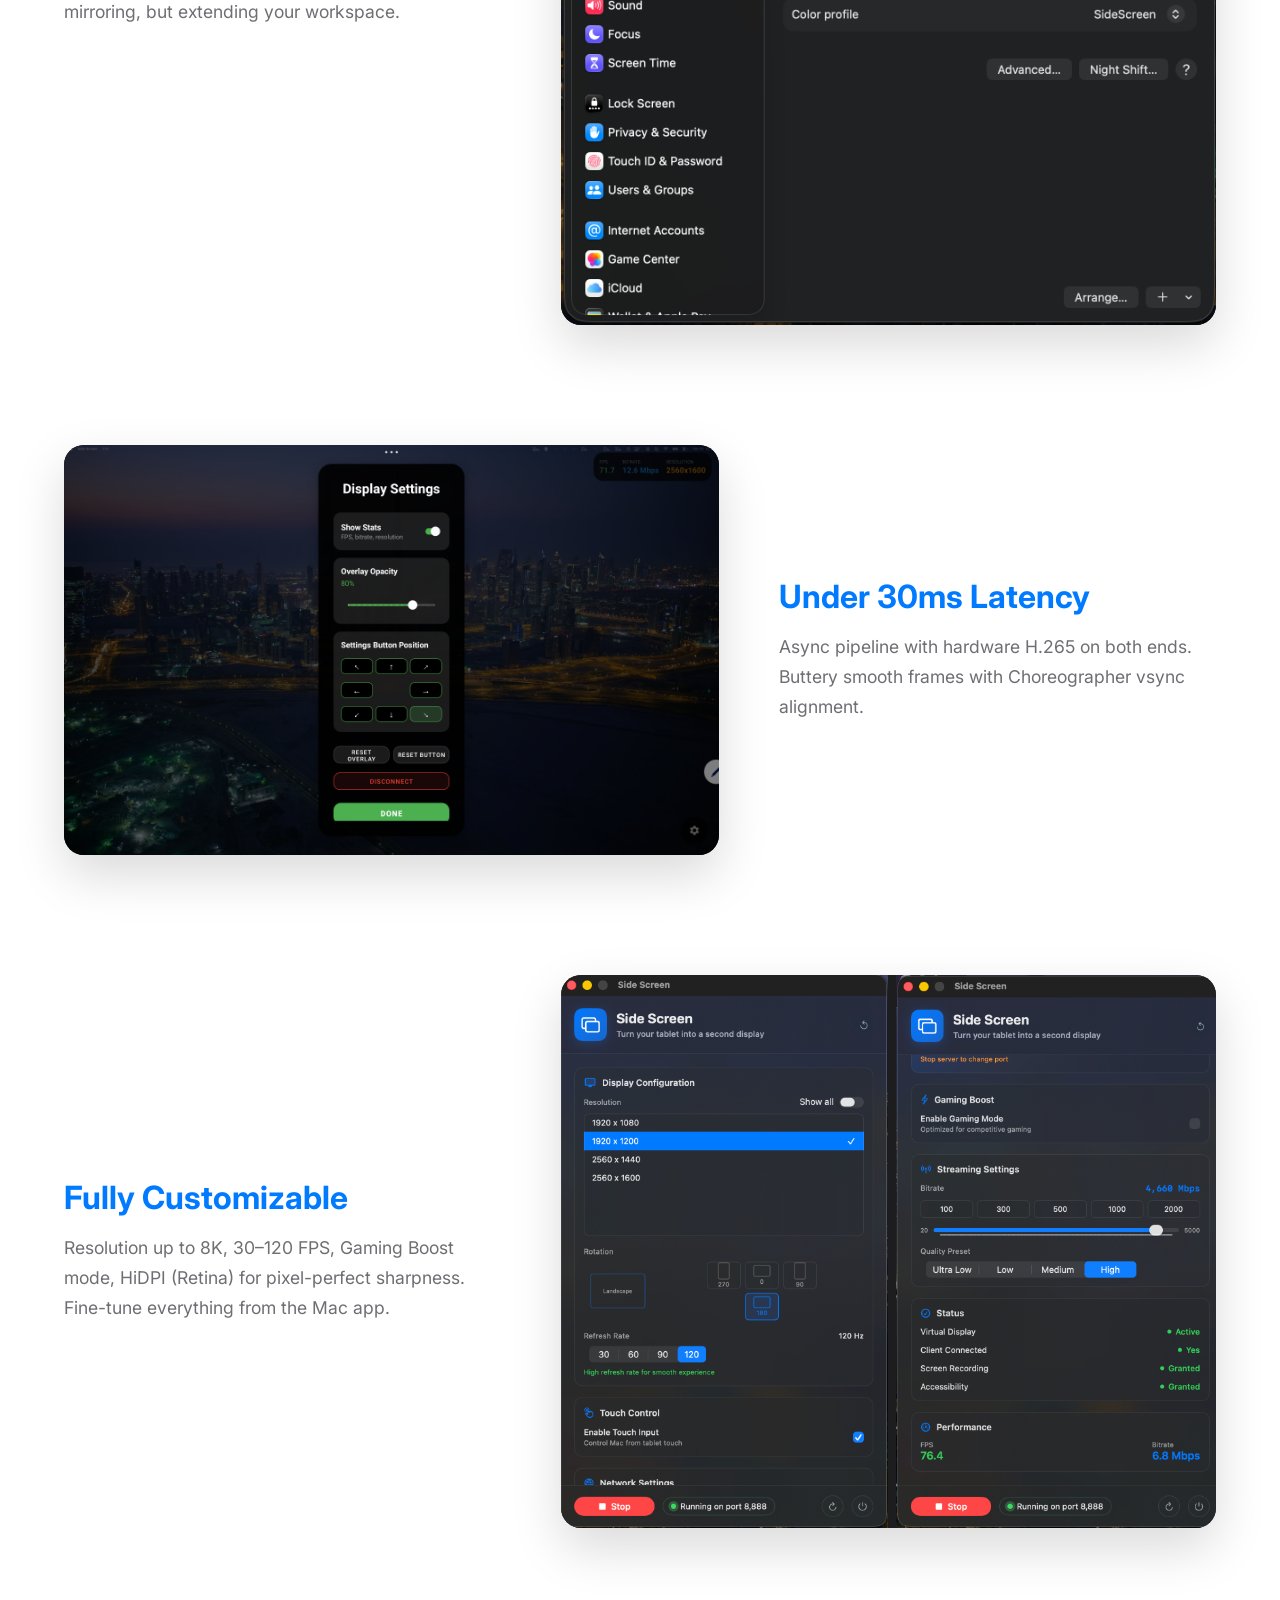
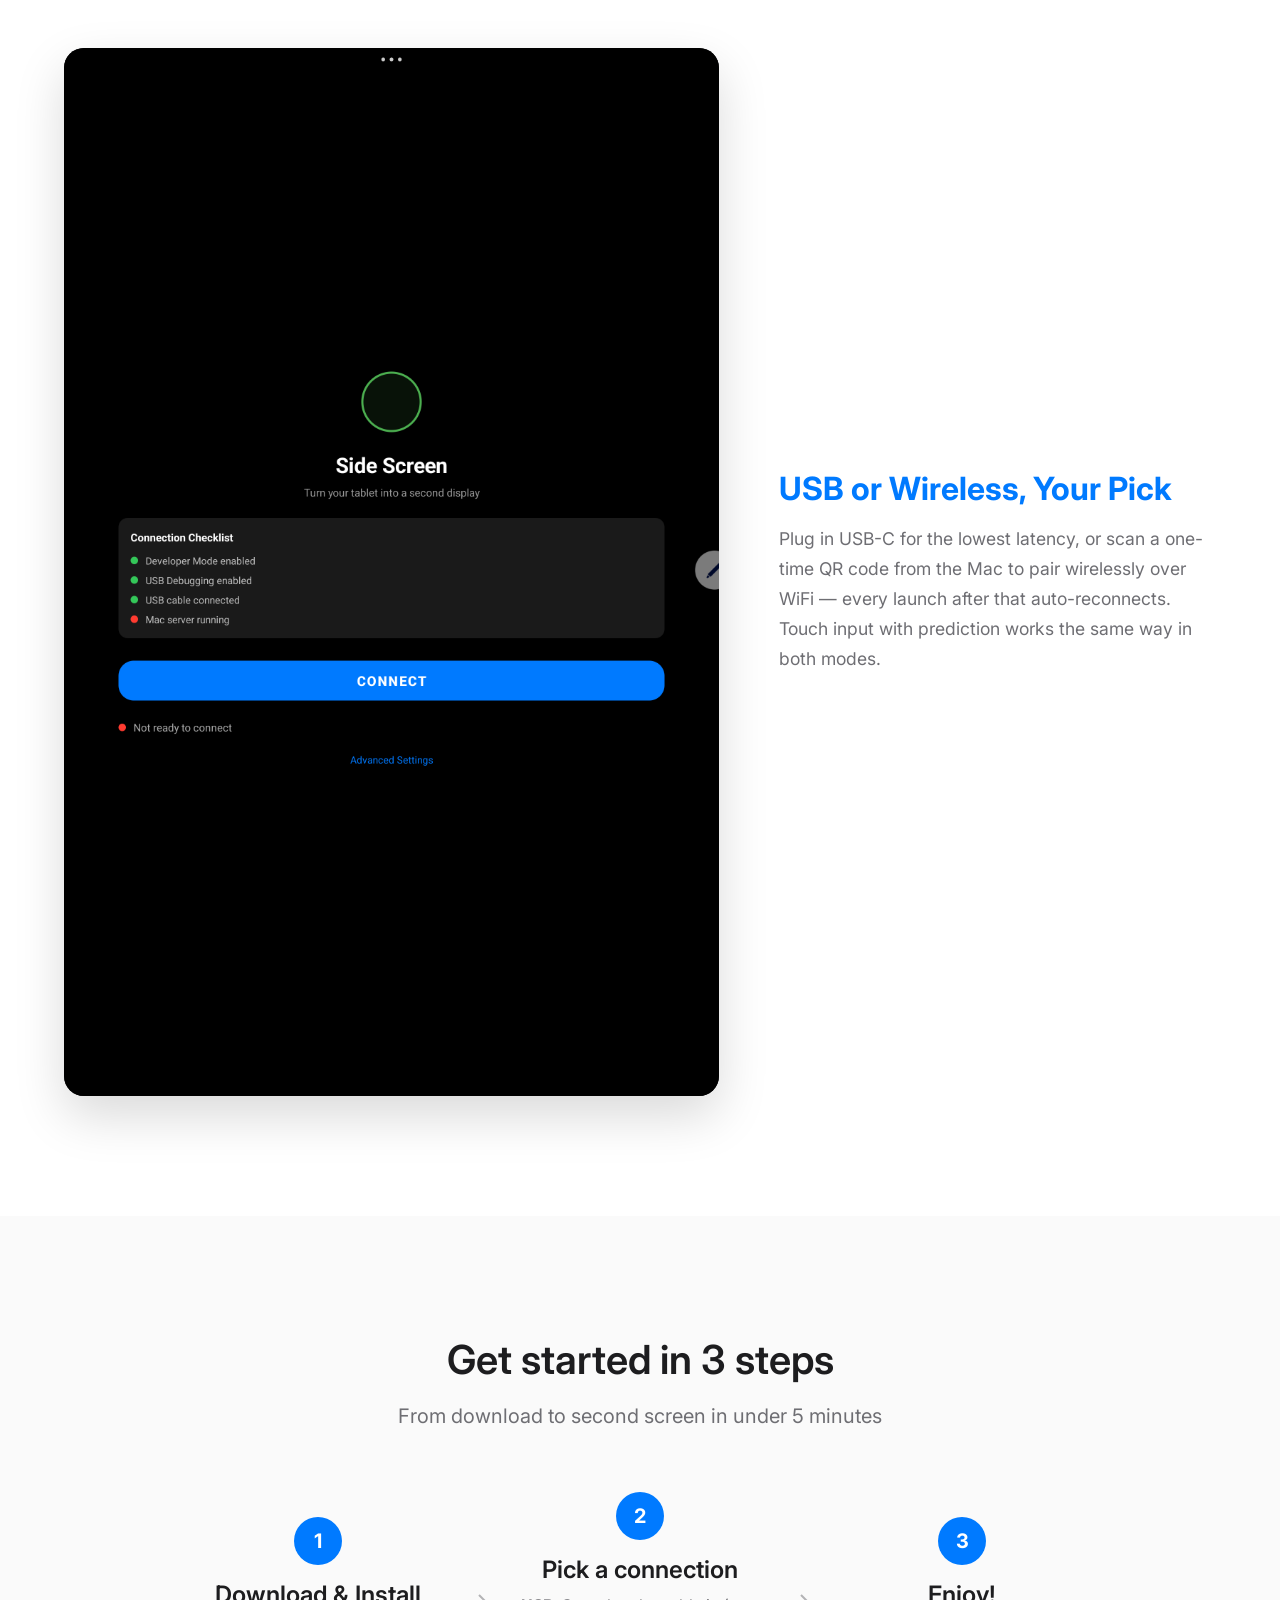
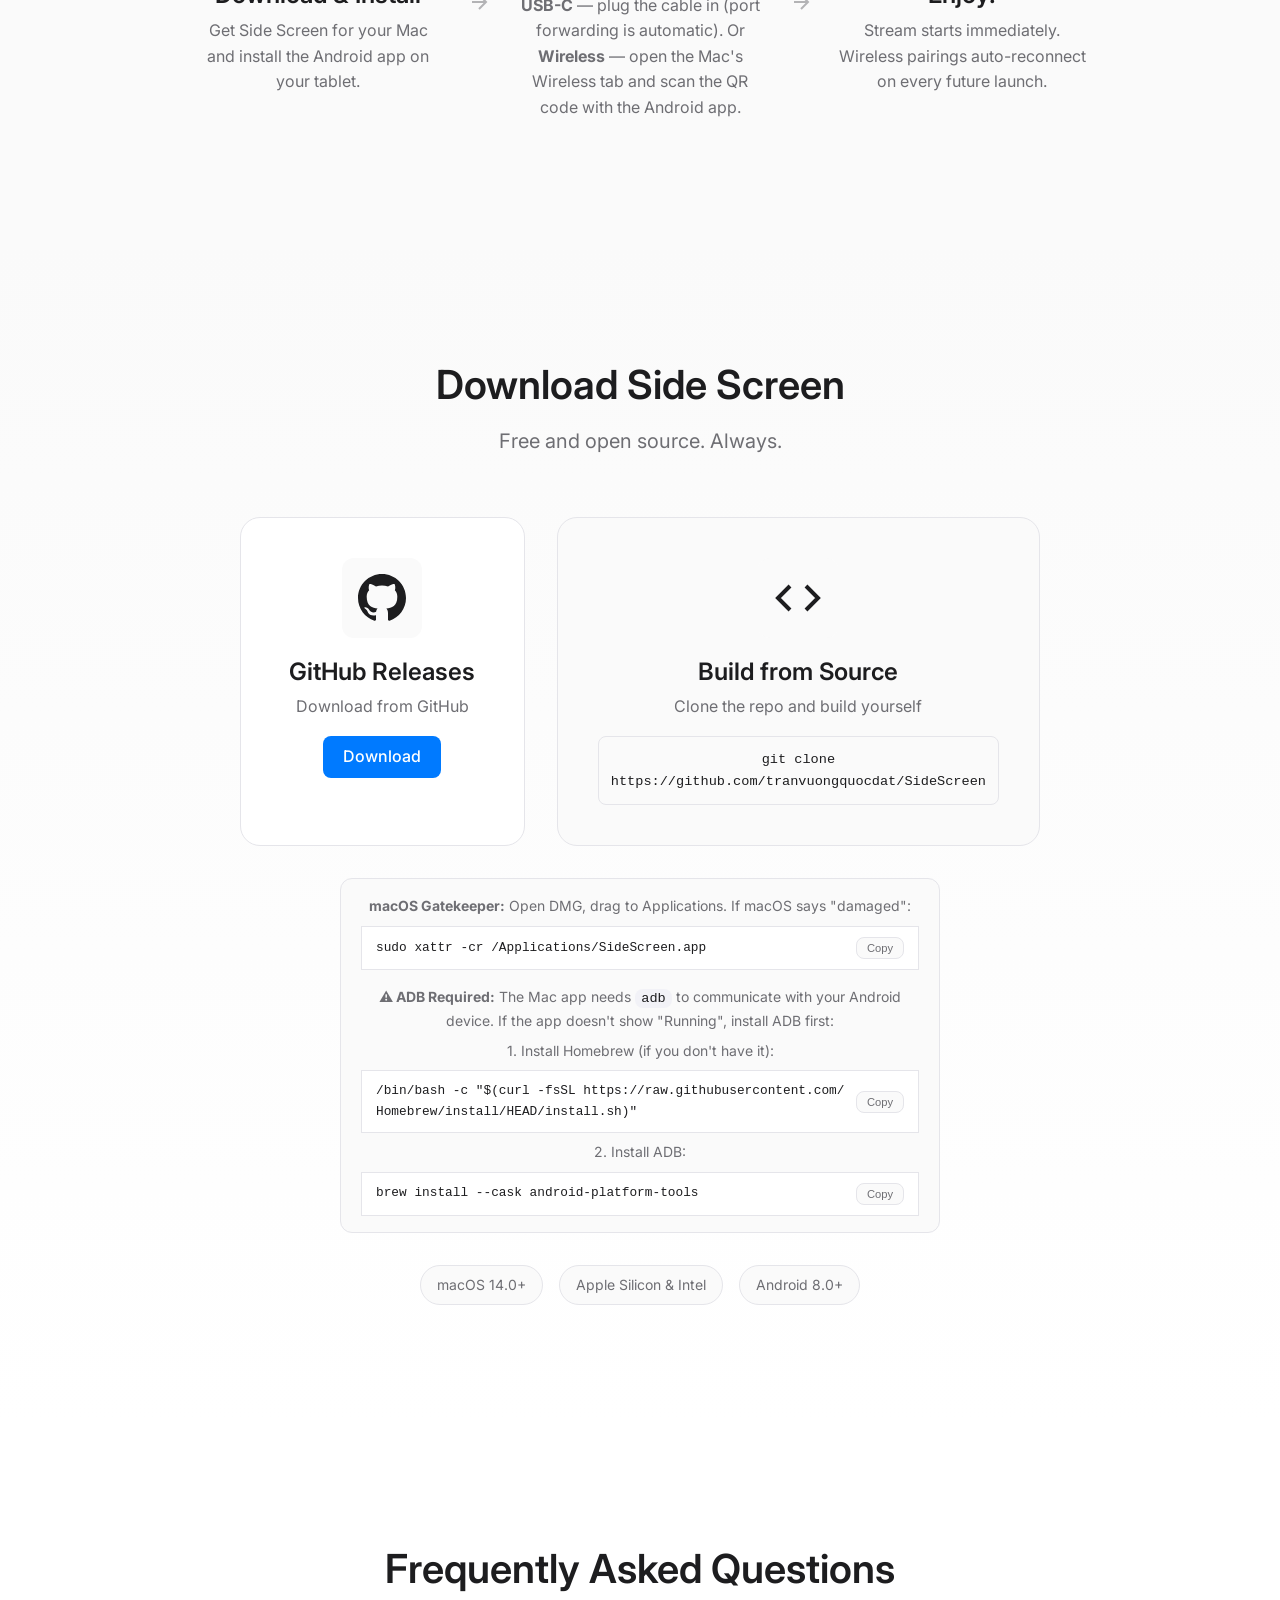
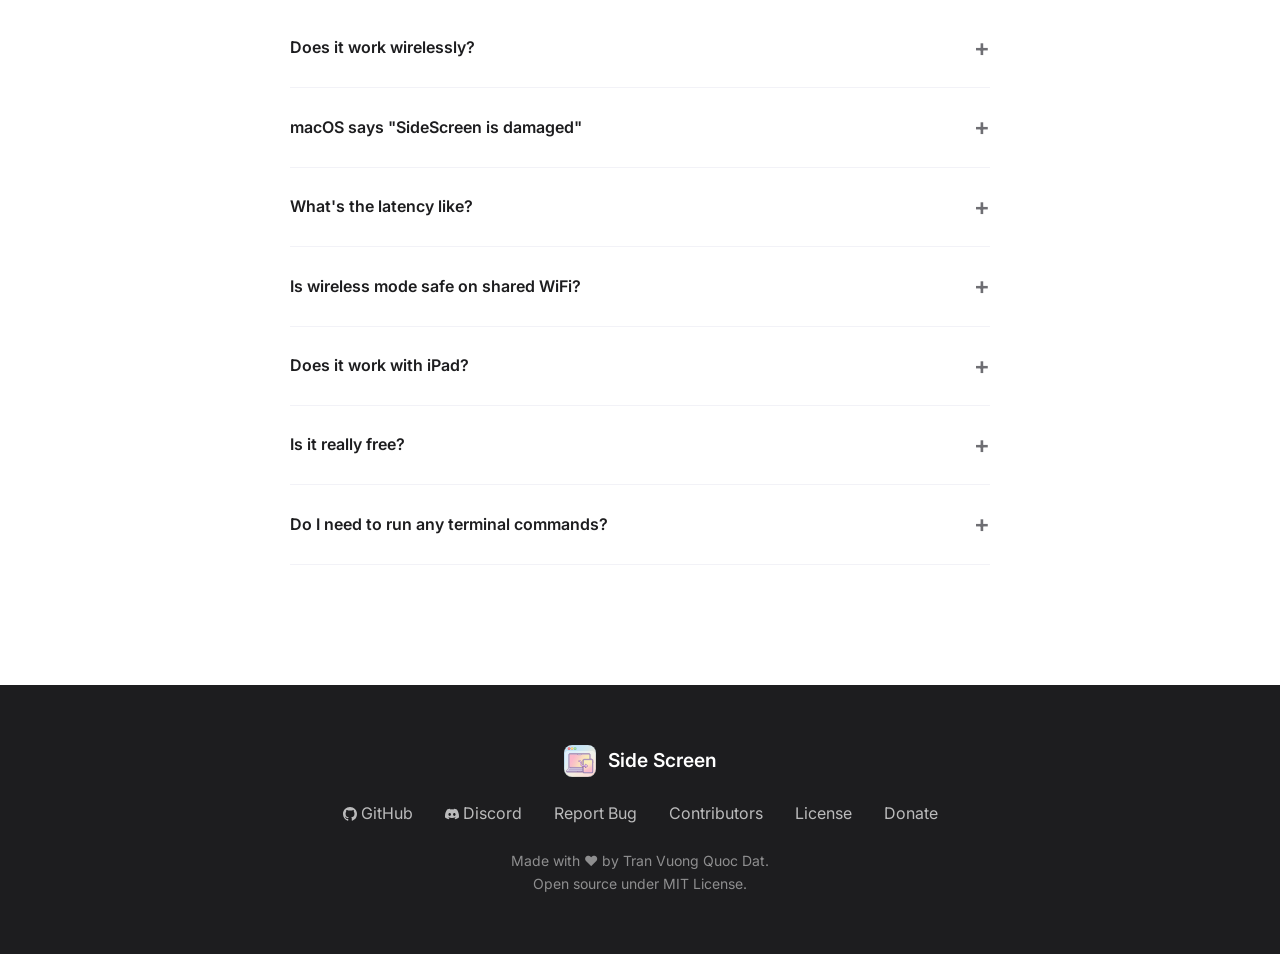
==== commit 150a71de: "feat: ship wireless mode (0.8.0) Wireless connection mode is now live. Android client pairs to the M" ====
--- a/website/index.html
+++ b/website/index.html
@@ -6,7 +6,7 @@
     <meta name="viewport" content="width=device-width, initial-scale=1.0">
     <title>Side Screen - Turn Your Tablet into a Second Display for Mac</title>
     <meta name="description"
-        content="Transform your Android tablet into a second display for macOS via USB-C. Under 30ms latency with async pipeline, hardware H.265 acceleration, HiDPI Retina support, Universal Binary for Apple Silicon & Intel, gaming ready. Free and open source.">
+        content="Transform your Android tablet into a second display for macOS — USB-C or wireless over WiFi. Under 30ms latency with async pipeline, hardware H.265 acceleration, HiDPI Retina support, Universal Binary for Apple Silicon & Intel, gaming ready. Free and open source.">
     <meta name="keywords"
         content="second display mac, android tablet display, usb-c display, virtual display macos, dual monitor mac, tablet second screen, hidpi retina mac display, apple silicon intel universal binary">
     <meta property="og:title" content="Side Screen - Second Display for Mac">
@@ -35,7 +35,7 @@
         "@context": "https://schema.org",
         "@type": "SoftwareApplication",
         "name": "Side Screen",
-        "description": "Transform your Android tablet into a second display for macOS via USB-C connection.",
+        "description": "Transform your Android tablet into a second display for macOS — USB-C cable or wireless over WiFi (QR-pair once, auto-reconnect).",
         "applicationCategory": "UtilitiesApplication",
         "operatingSystem": "macOS, Android",
         "offers": {
@@ -110,15 +110,15 @@
 
                 <div class="privacy-highlights">
                     <span class="privacy-highlight">Native Performance</span>
-                    <span class="privacy-highlight">USB-C Connection</span>
+                    <span class="privacy-highlight">USB-C or Wireless</span>
                     <span class="privacy-highlight">Universal Binary</span>
                     <span class="privacy-highlight">HiDPI Ready</span>
                 </div>
 
                 <h1 class="hero-title">Your tablet, your second screen.</h1>
                 <p class="hero-subtitle">
-                    Transform your Android tablet into a second display for your Mac via USB-C.
-                    Under 30ms latency, hardware accelerated, gaming ready.
+                    Transform your Android tablet into a second display for your Mac — plug in over USB-C, or pair once with a QR scan and stream wirelessly over WiFi.
+                    Under 30ms latency on USB, hardware accelerated, gaming ready.
                 </p>
 
                 <div class="hero-actions">
@@ -186,8 +186,8 @@
                 <!-- Feature 4: Android app — image left, text right -->
                 <div class="special-feature-item">
                     <div class="special-feature-content">
-                        <h3 class="special-feature-title">One-Tap Connect</h3>
-                        <p class="special-feature-description">Plug in USB-C, tap Connect, done. Touch input with prediction makes interaction feel native.</p>
+                        <h3 class="special-feature-title">USB or Wireless, Your Pick</h3>
+                        <p class="special-feature-description">Plug in USB-C for the lowest latency, or scan a one-time QR code from the Mac to pair wirelessly over WiFi — every launch after that auto-reconnects. Touch input with prediction works the same way in both modes.</p>
                     </div>
                     <div class="special-feature-media">
                         <img src="./assets/android-settings.png" alt="Android app connection screen with checklist" loading="lazy"/>
@@ -219,8 +219,8 @@
 
                 <div class="step">
                     <div class="step-number">2</div>
-                    <h3>Connect via USB</h3>
-                    <p>Plug your tablet into your Mac with a USB-C cable. Port forwarding is handled automatically.</p>
+                    <h3>Pick a connection</h3>
+                    <p><strong>USB-C</strong> — plug the cable in (port forwarding is automatic). Or <strong>Wireless</strong> — open the Mac's Wireless tab and scan the QR code with the Android app.</p>
                 </div>
 
                 <div class="step-arrow">
@@ -233,7 +233,7 @@
                 <div class="step">
                     <div class="step-number">3</div>
                     <h3>Enjoy!</h3>
-                    <p>Launch both apps and tap Connect. Your tablet is now a second display!</p>
+                    <p>Stream starts immediately. Wireless pairings auto-reconnect on every future launch.</p>
                 </div>
             </div>
         </div>
@@ -309,7 +309,7 @@
             <div class="faq-list">
                 <details class="faq-item">
                     <summary>Does it work wirelessly?</summary>
-                    <p>Currently, Side Screen uses USB-C for the most stable, low-latency connection. WiFi support is planned for a future release.</p>
+                    <p>Yes — since 0.8.0. Open the Wireless tab on the Mac, scan the QR code with the Android app, and you're paired. Every launch after that auto-reconnects. Both devices need to be on the same WiFi (5 GHz strongly recommended). USB-C still gives the lowest latency for drawing or fast-paced gaming.</p>
                 </details>
 
                 <details class="faq-item">
@@ -319,7 +319,12 @@
 
                 <details class="faq-item">
                     <summary>What's the latency like?</summary>
-                    <p>With the optimized async pipeline (hardware H.265 encoding, Choreographer vsync, TCP_NODELAY), you can expect under 30ms end-to-end latency — smooth enough for productivity and casual gaming.</p>
+                    <p>USB-C: under 30 ms end-to-end with the async pipeline (hardware H.265 encoding, Choreographer vsync, TCP_NODELAY). Wireless adds 10–50 ms depending on WiFi quality — not noticeable for text/web/video, but USB still wins for drawing precision and fast gaming.</p>
+                </details>
+
+                <details class="faq-item">
+                    <summary>Is wireless mode safe on shared WiFi?</summary>
+                    <p>Each Mac generates a private 32-byte token on first wireless toggle, embedded in the QR. Only devices that scanned that QR can connect. If you ever want to revoke access (lost a tablet, switched WiFi, etc.), click <strong>Reset Token</strong> on the Mac — every paired device gets booted and must re-scan a fresh QR.</p>
                 </details>
 
                 <details class="faq-item">
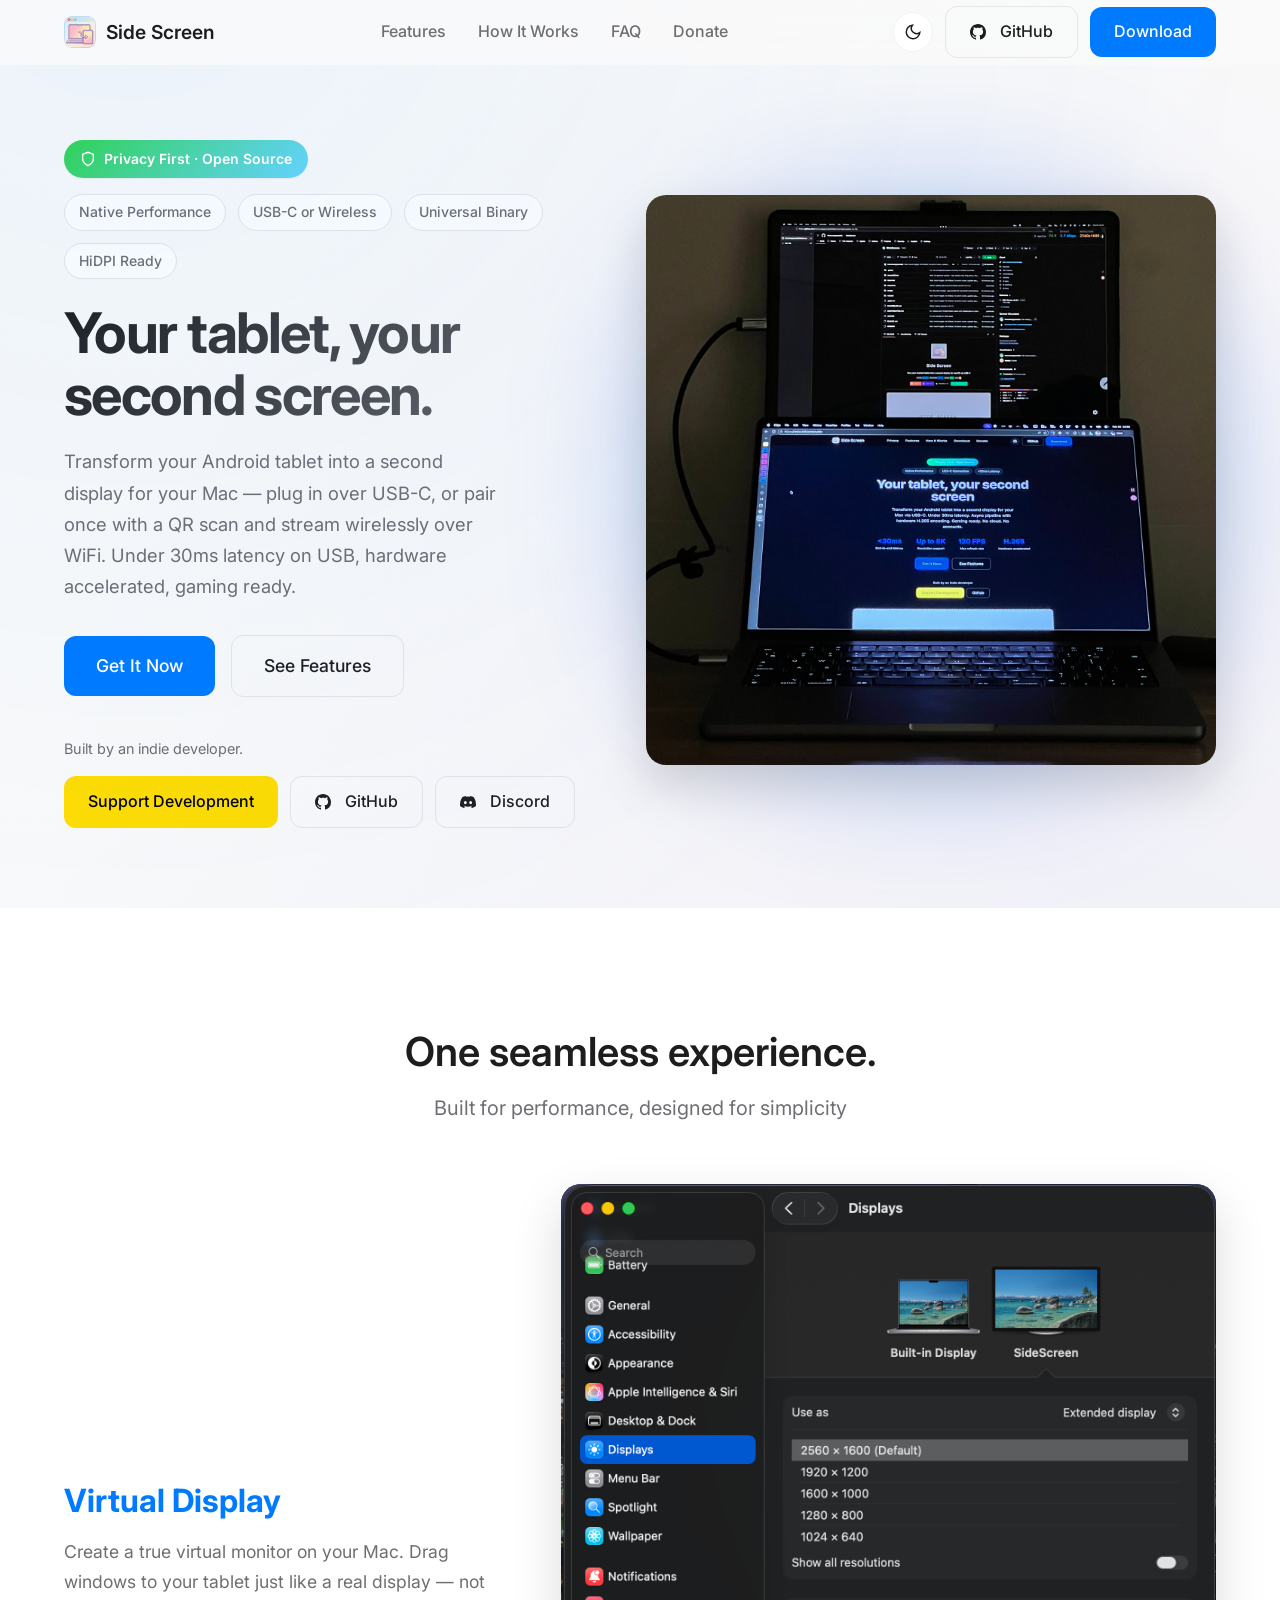
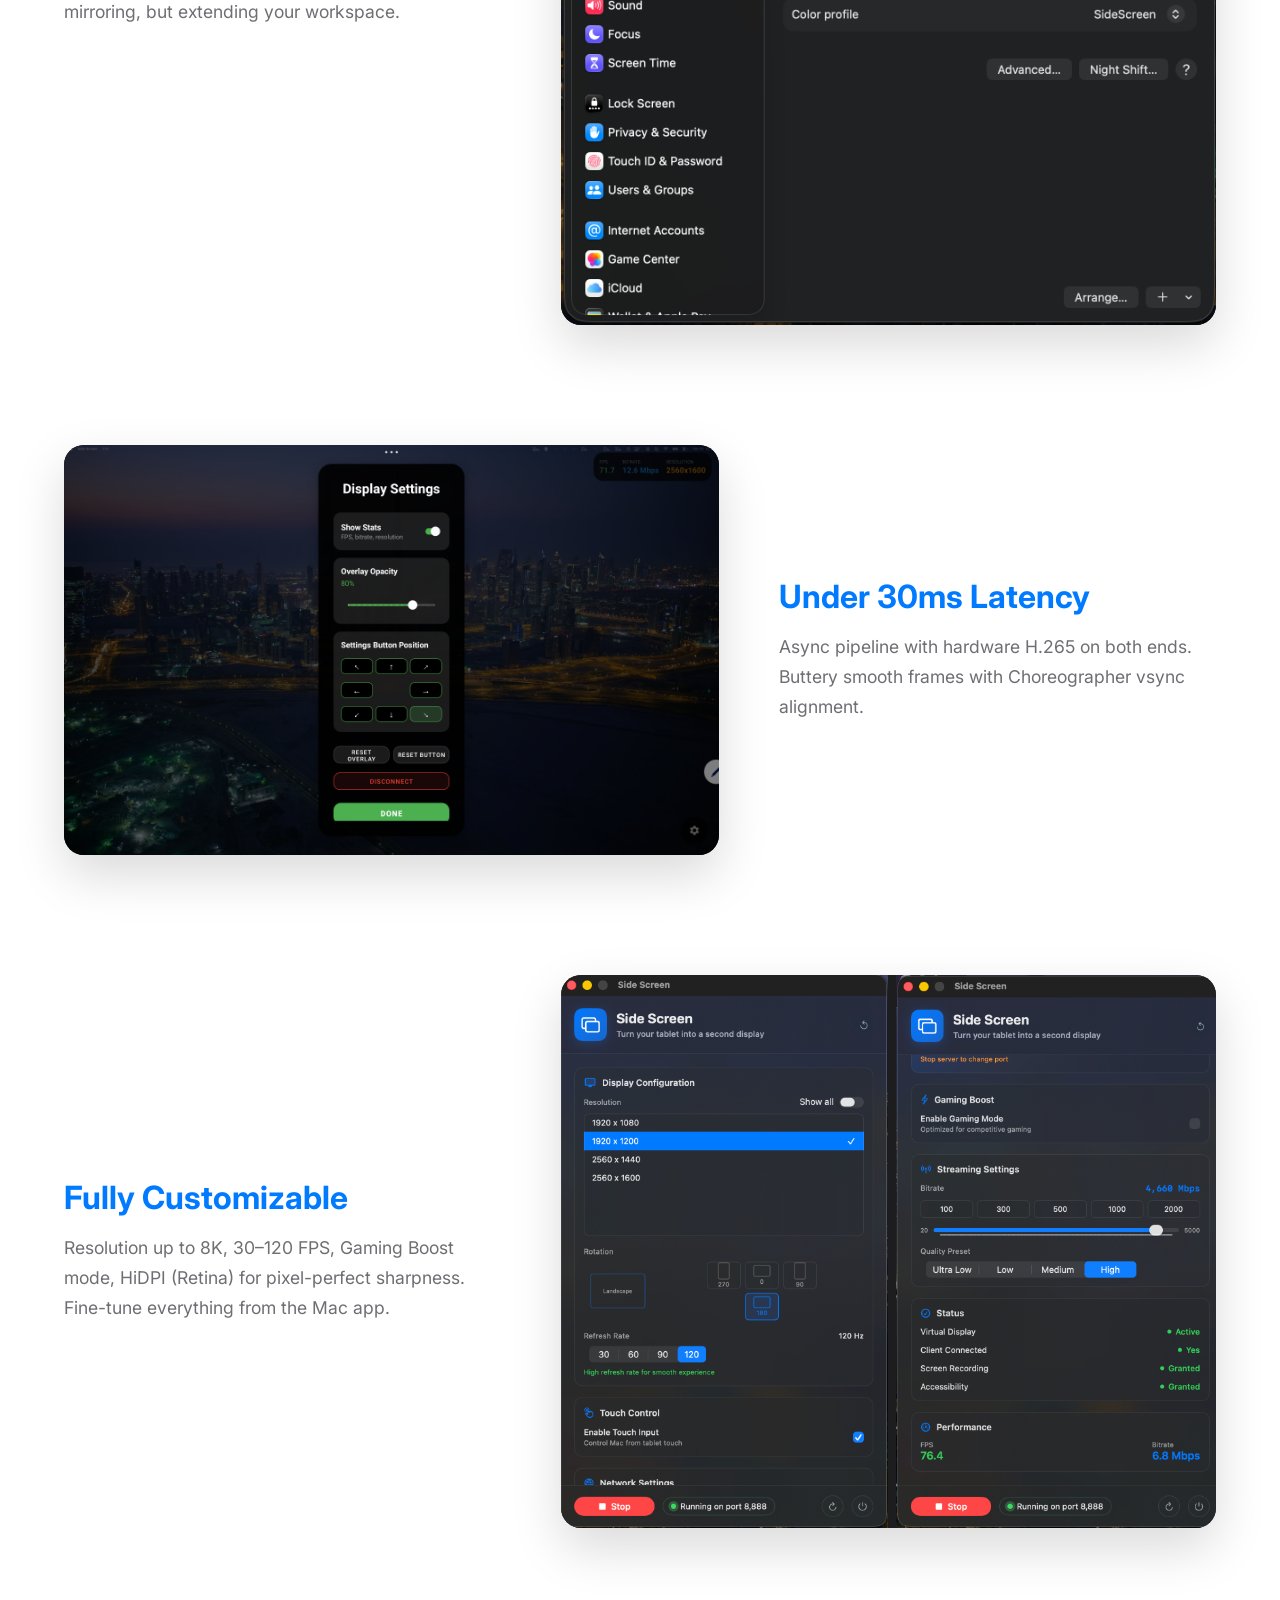
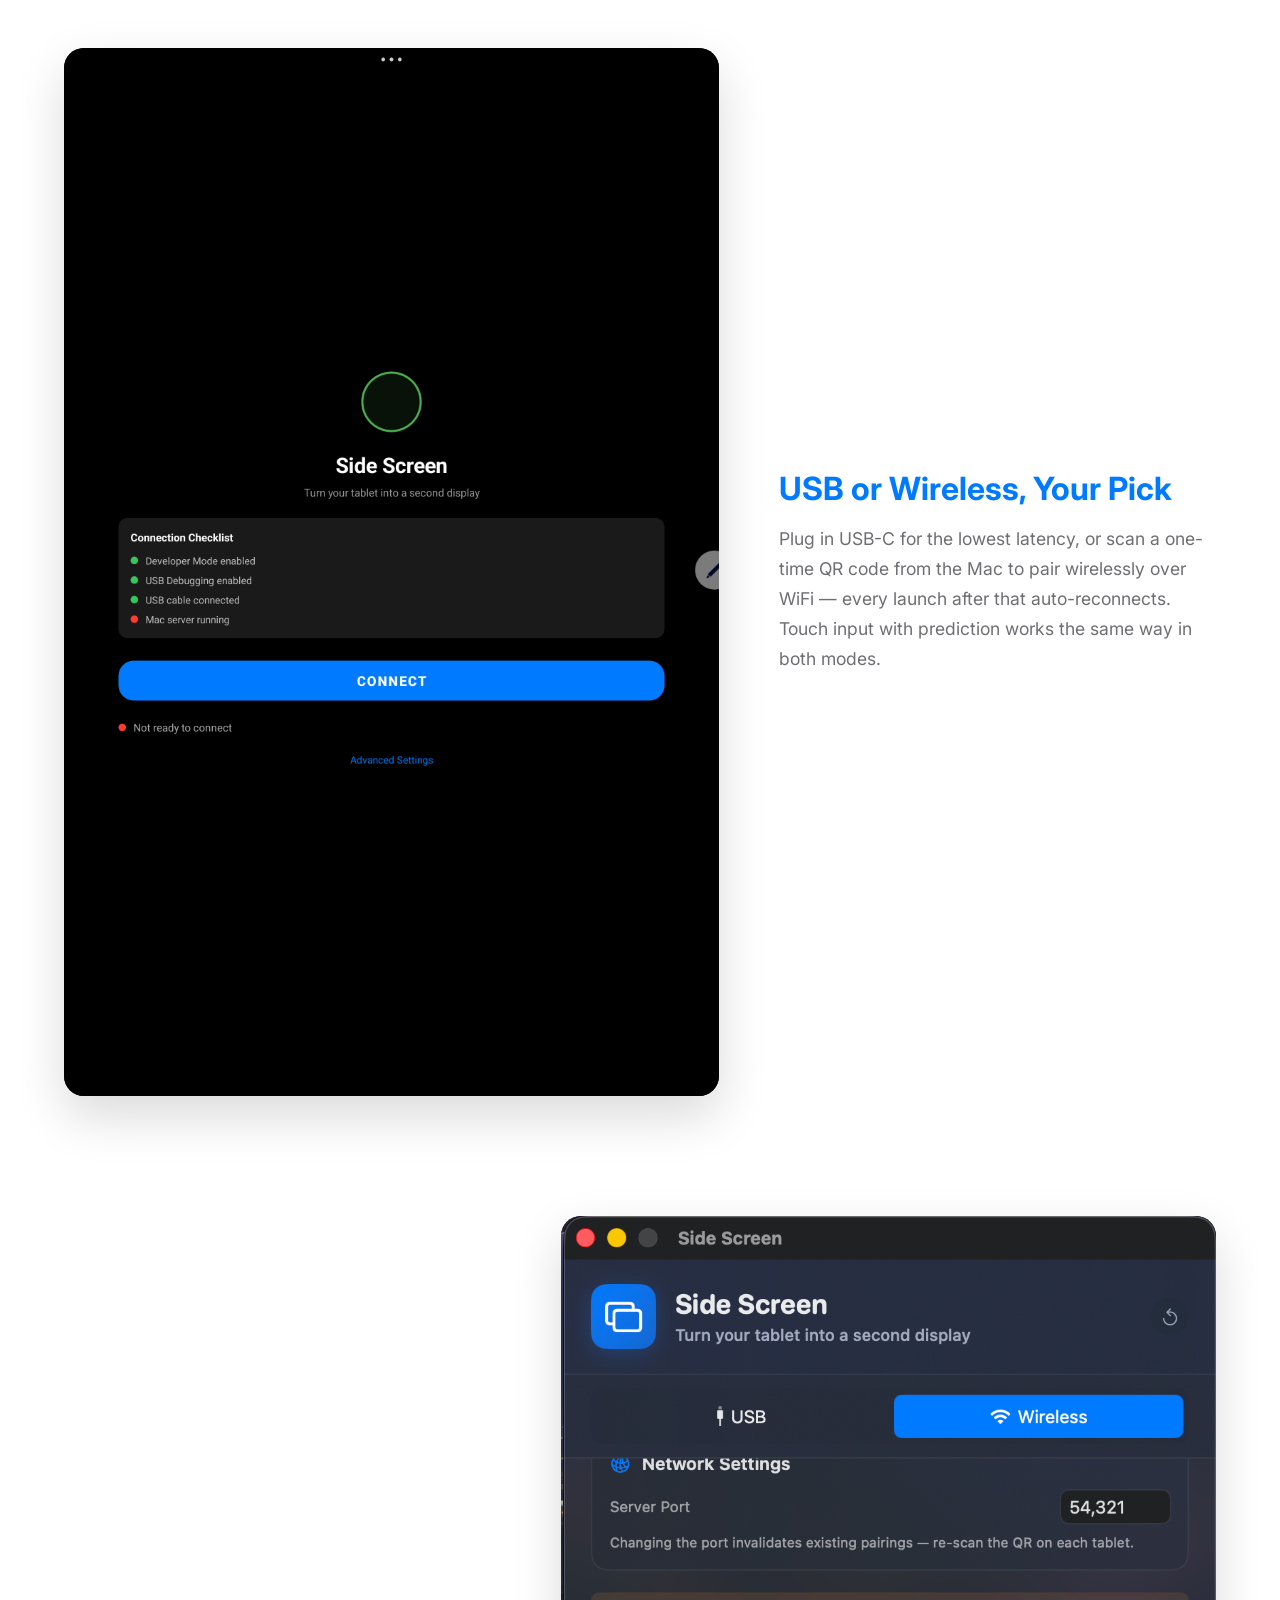
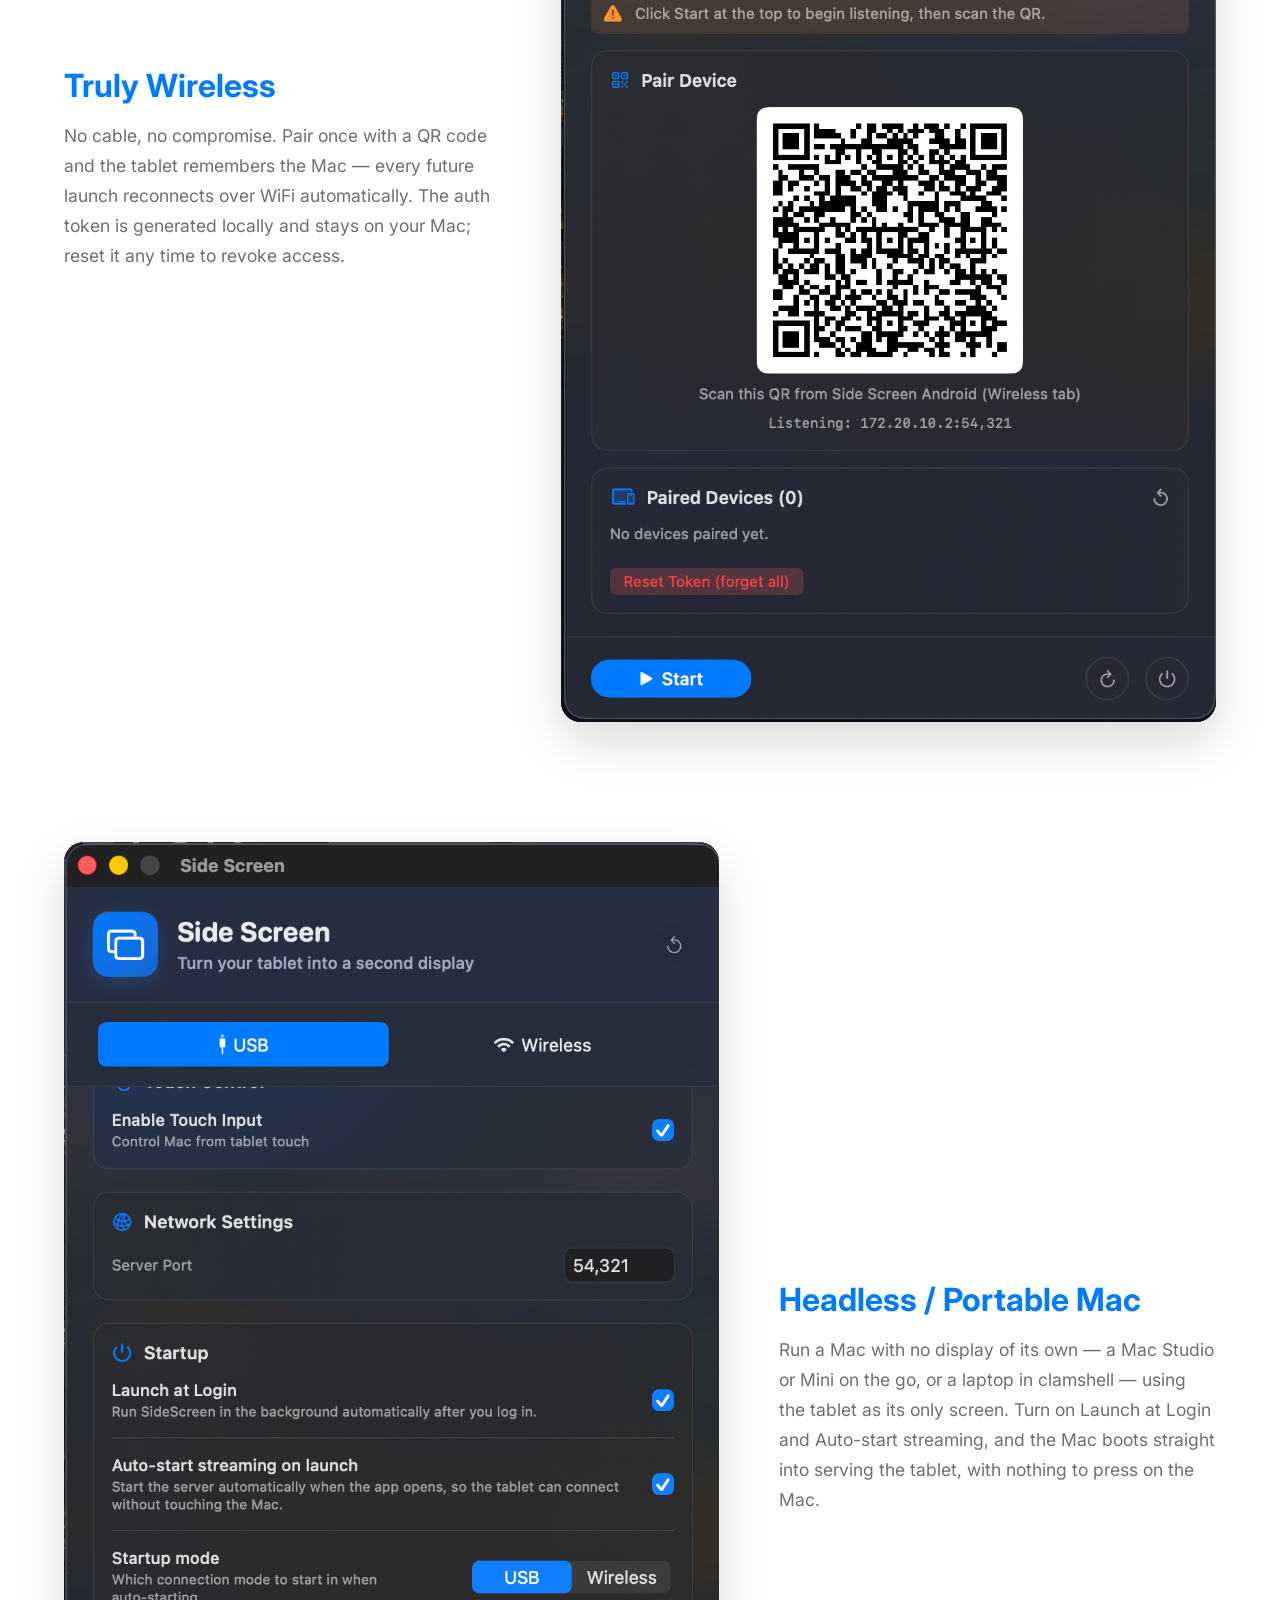
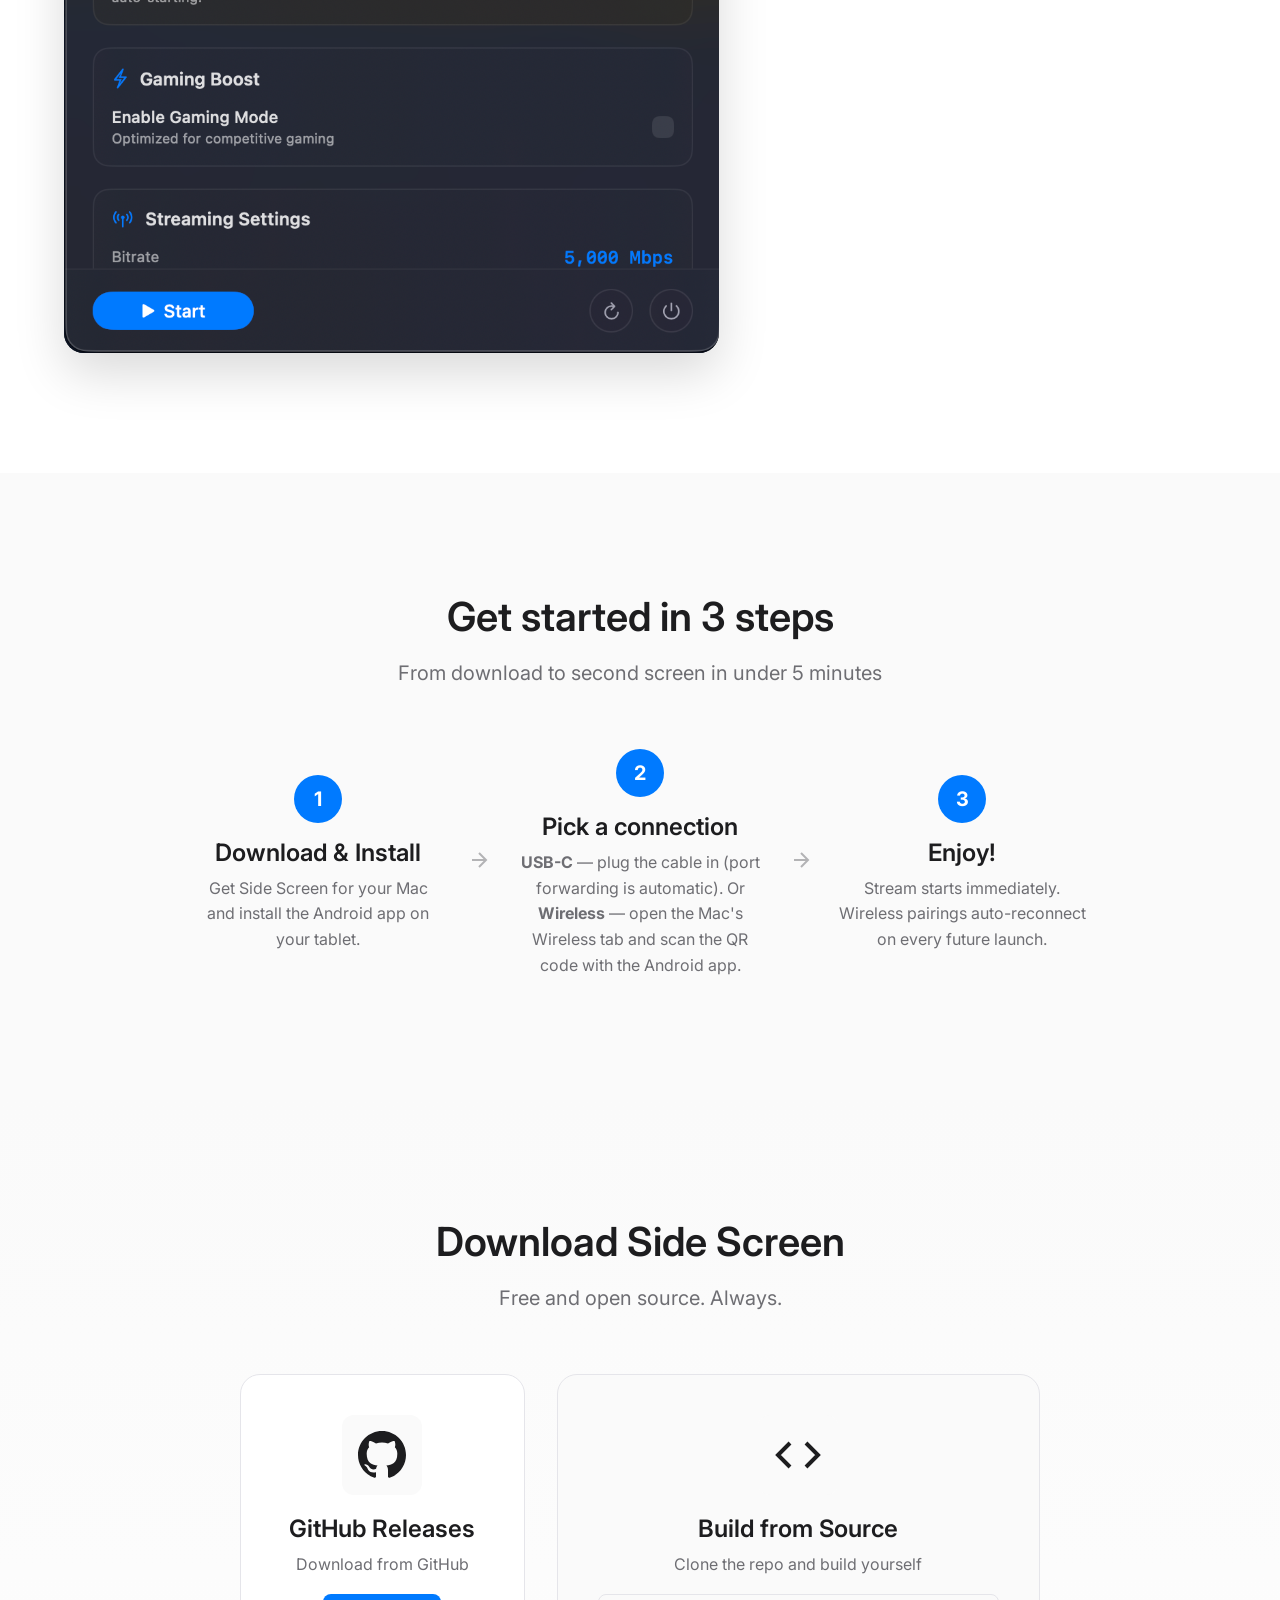
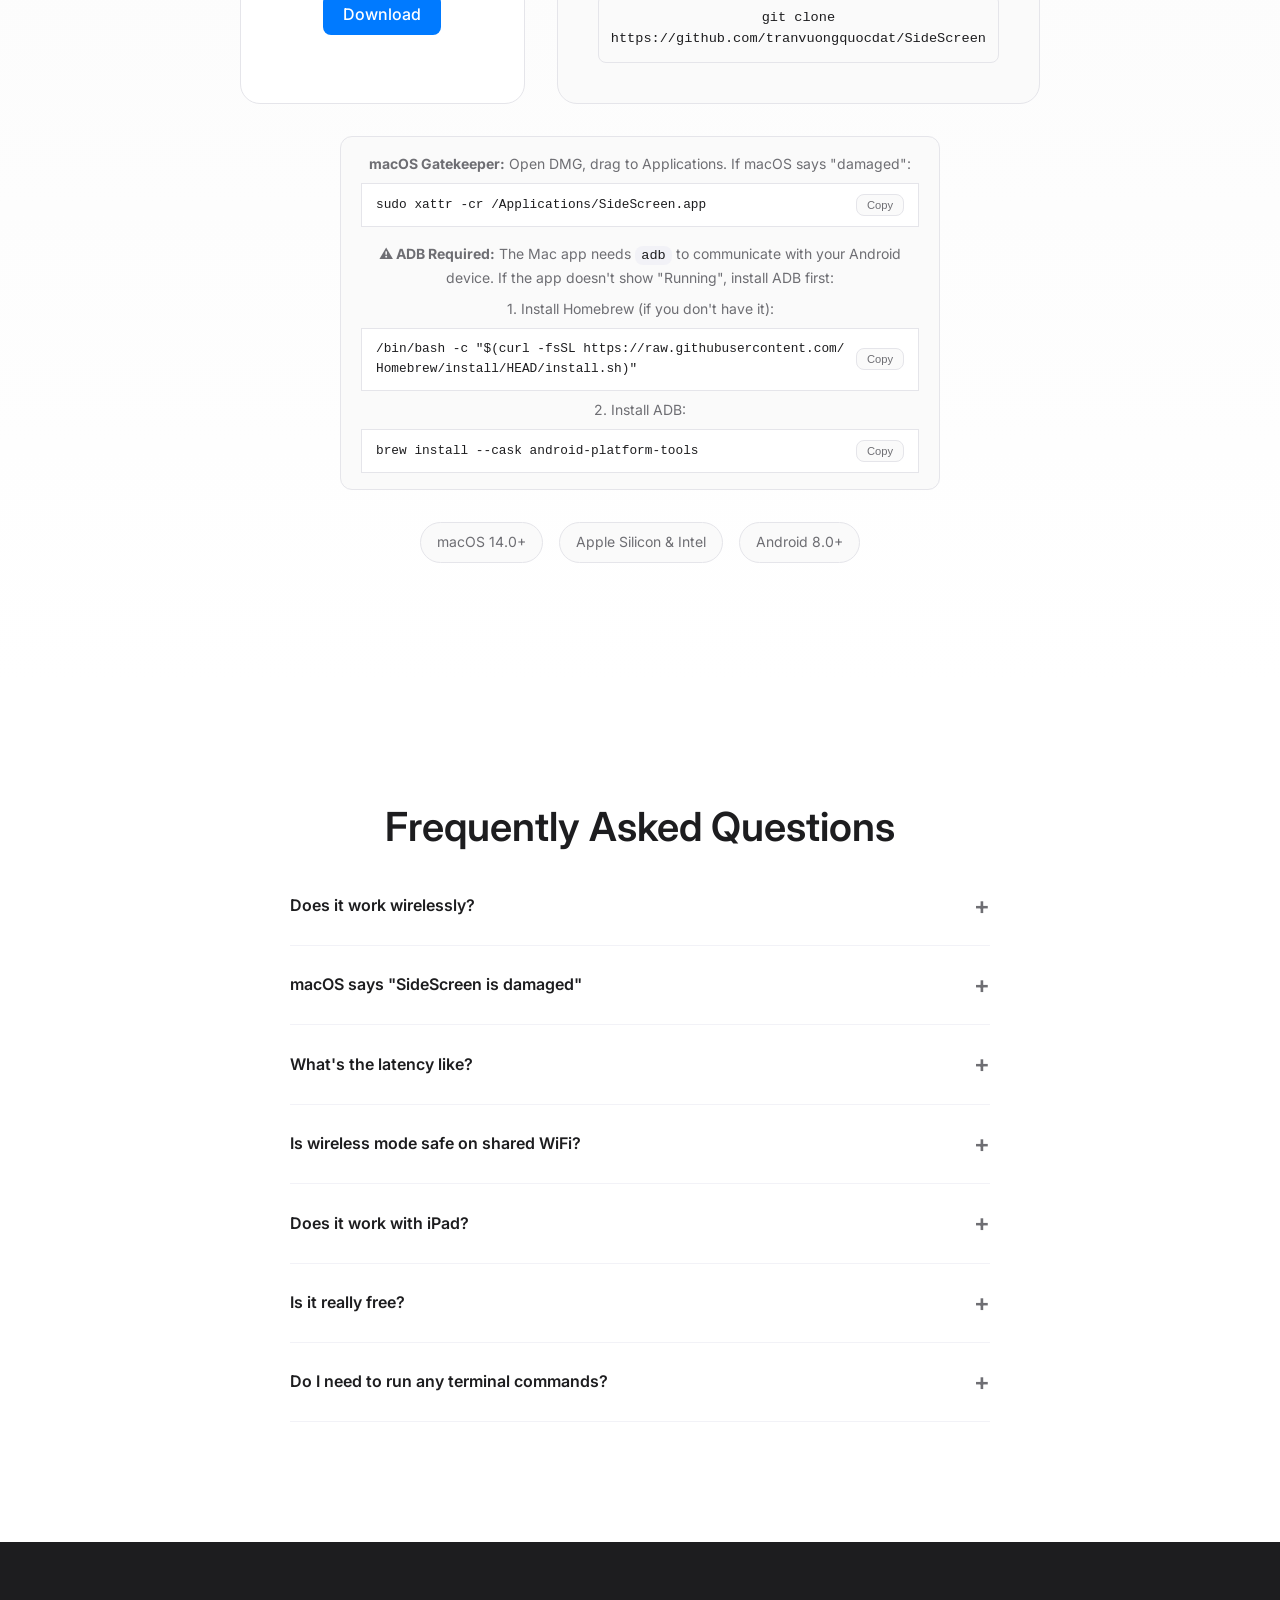
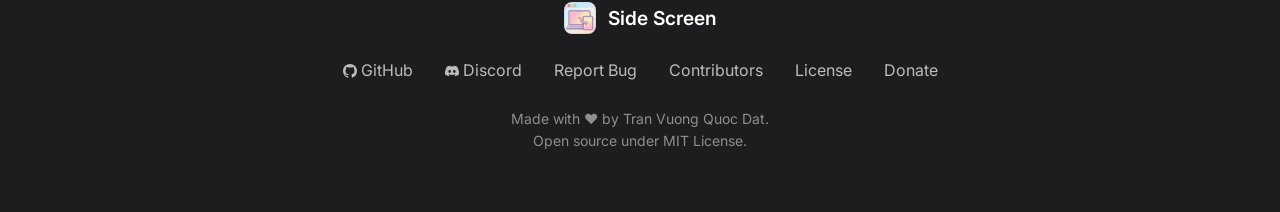
==== commit 2c0dceb2: "docs(website): add Truly Wireless + Headless / Portable Mac feature cards (0.11.0)" ====
--- a/website/index.html
+++ b/website/index.html
@@ -193,6 +193,28 @@
                         <img src="./assets/android-settings.png" alt="Android app connection screen with checklist" loading="lazy"/>
                     </div>
                 </div>
+
+                <!-- Feature 5: Wireless — text left, image right -->
+                <div class="special-feature-item">
+                    <div class="special-feature-content">
+                        <h3 class="special-feature-title">Truly Wireless</h3>
+                        <p class="special-feature-description">No cable, no compromise. Pair once with a QR code and the tablet remembers the Mac — every future launch reconnects over WiFi automatically. The auth token is generated locally and stays on your Mac; reset it any time to revoke access.</p>
+                    </div>
+                    <div class="special-feature-media">
+                        <img src="./assets/wireless_feature.png" alt="Side Screen wireless connection in action" loading="lazy"/>
+                    </div>
+                </div>
+
+                <!-- Feature 6: Headless / portable Mac — image left, text right -->
+                <div class="special-feature-item">
+                    <div class="special-feature-content">
+                        <h3 class="special-feature-title">Headless / Portable Mac</h3>
+                        <p class="special-feature-description">Run a Mac with no display of its own — a Mac Studio or Mini on the go, or a laptop in clamshell — using the tablet as its only screen. Turn on Launch at Login and Auto-start streaming, and the Mac boots straight into serving the tablet, with nothing to press on the Mac.</p>
+                    </div>
+                    <div class="special-feature-media">
+                        <img src="./assets/launch_at_login_feature.png" alt="Side Screen Launch at Login and auto-start settings" loading="lazy"/>
+                    </div>
+                </div>
             </div>
         </div>
     </section>
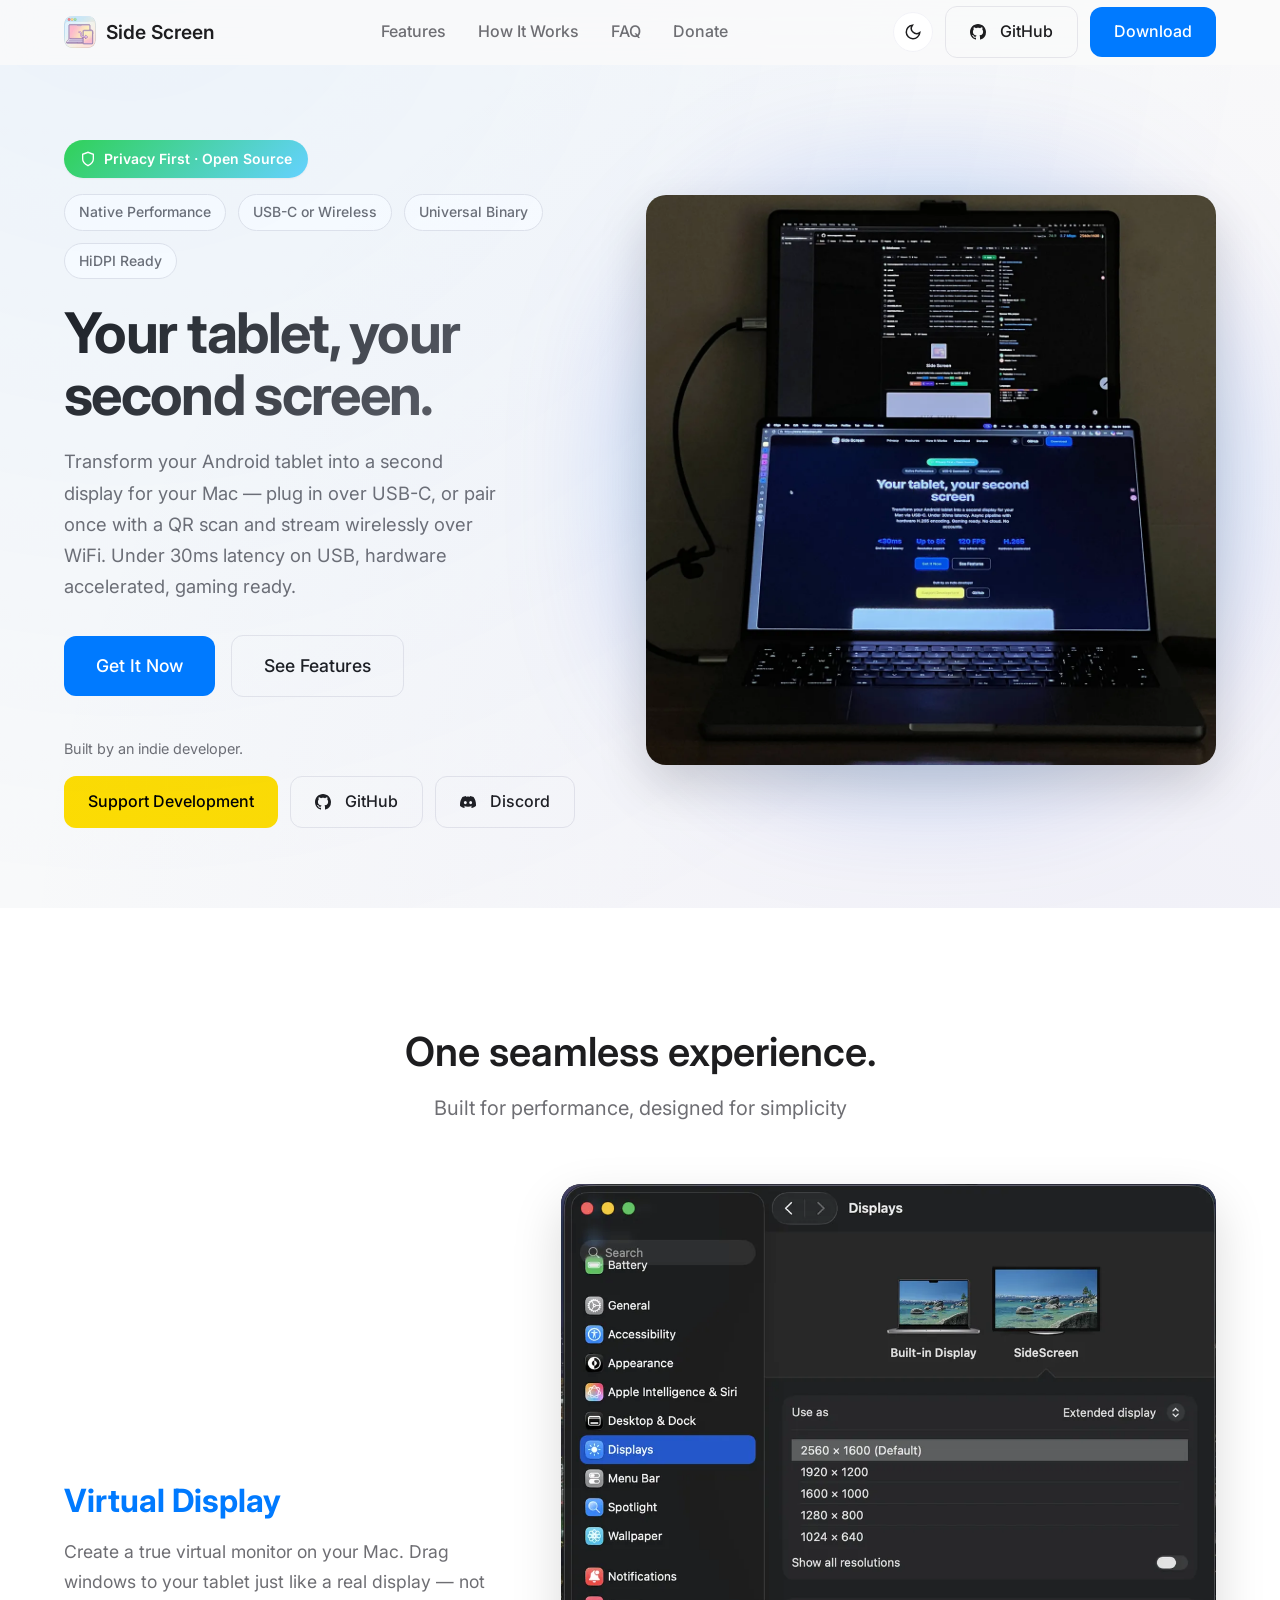
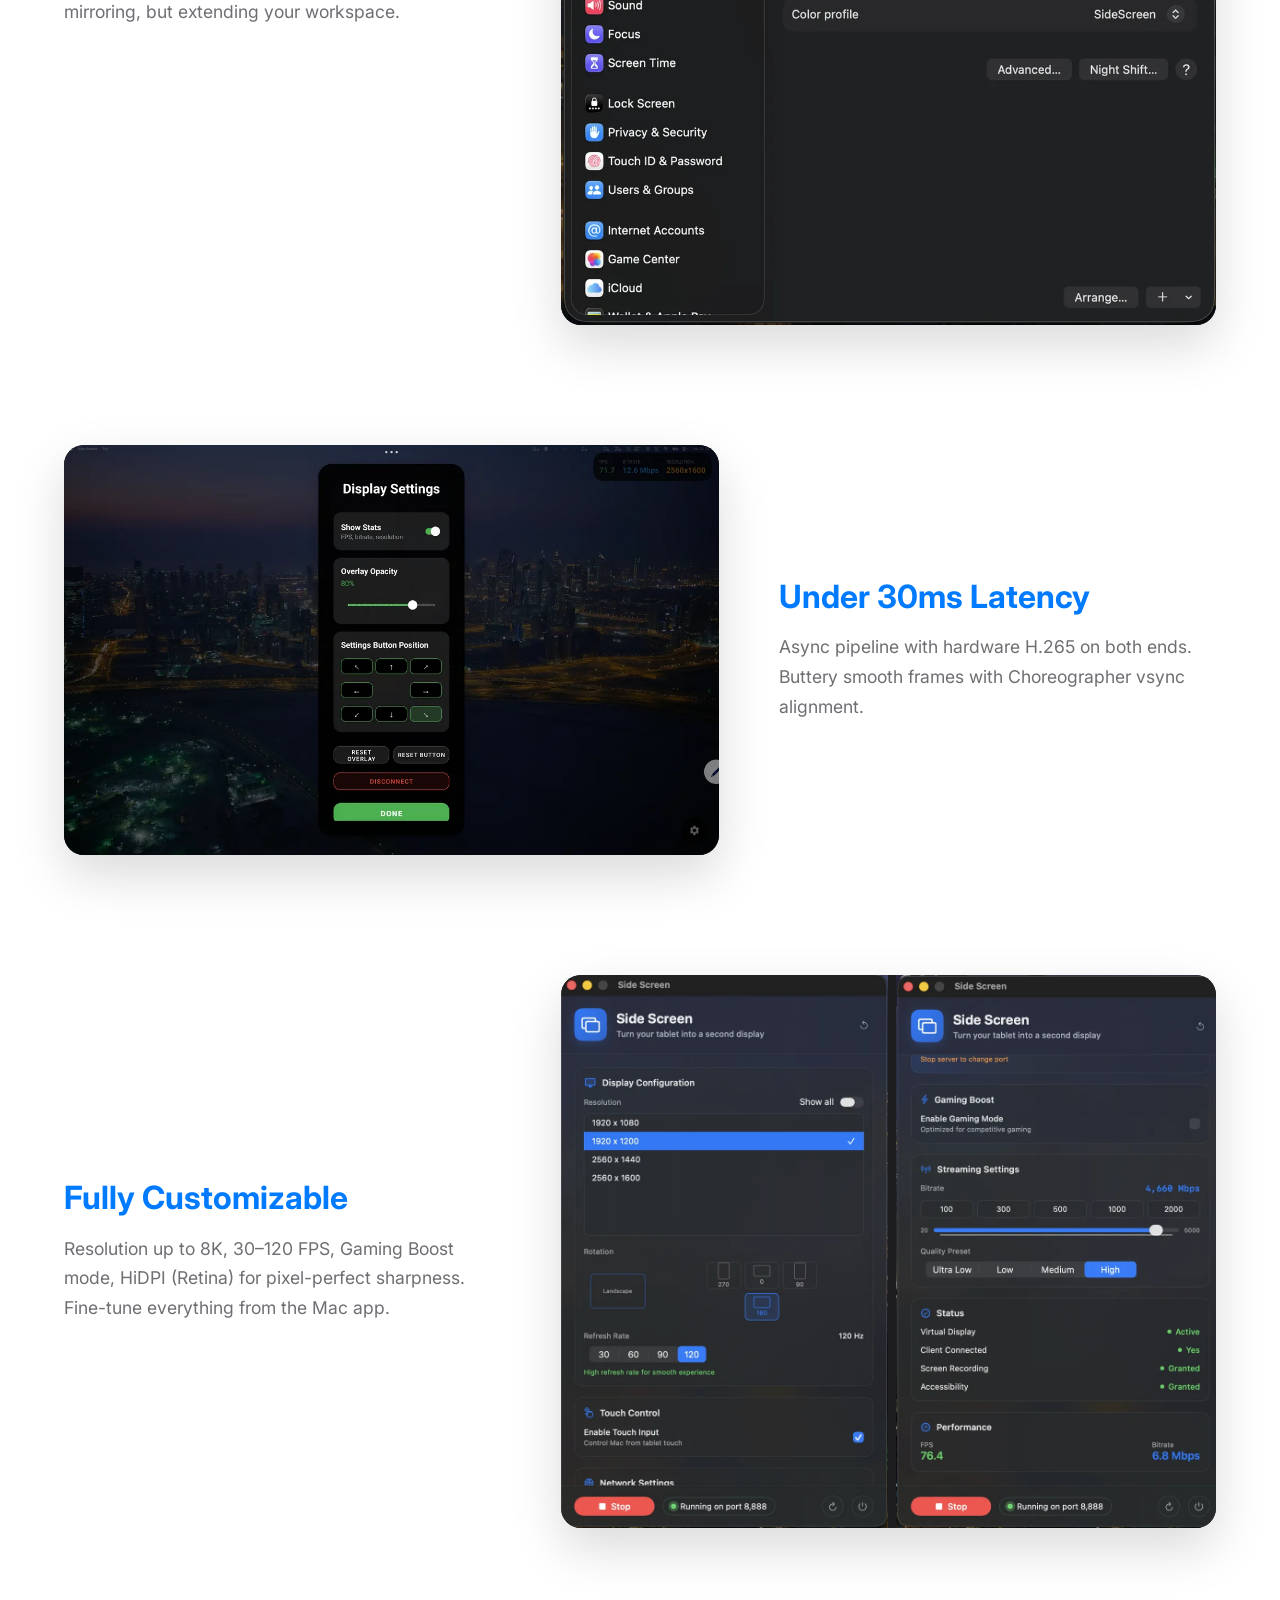
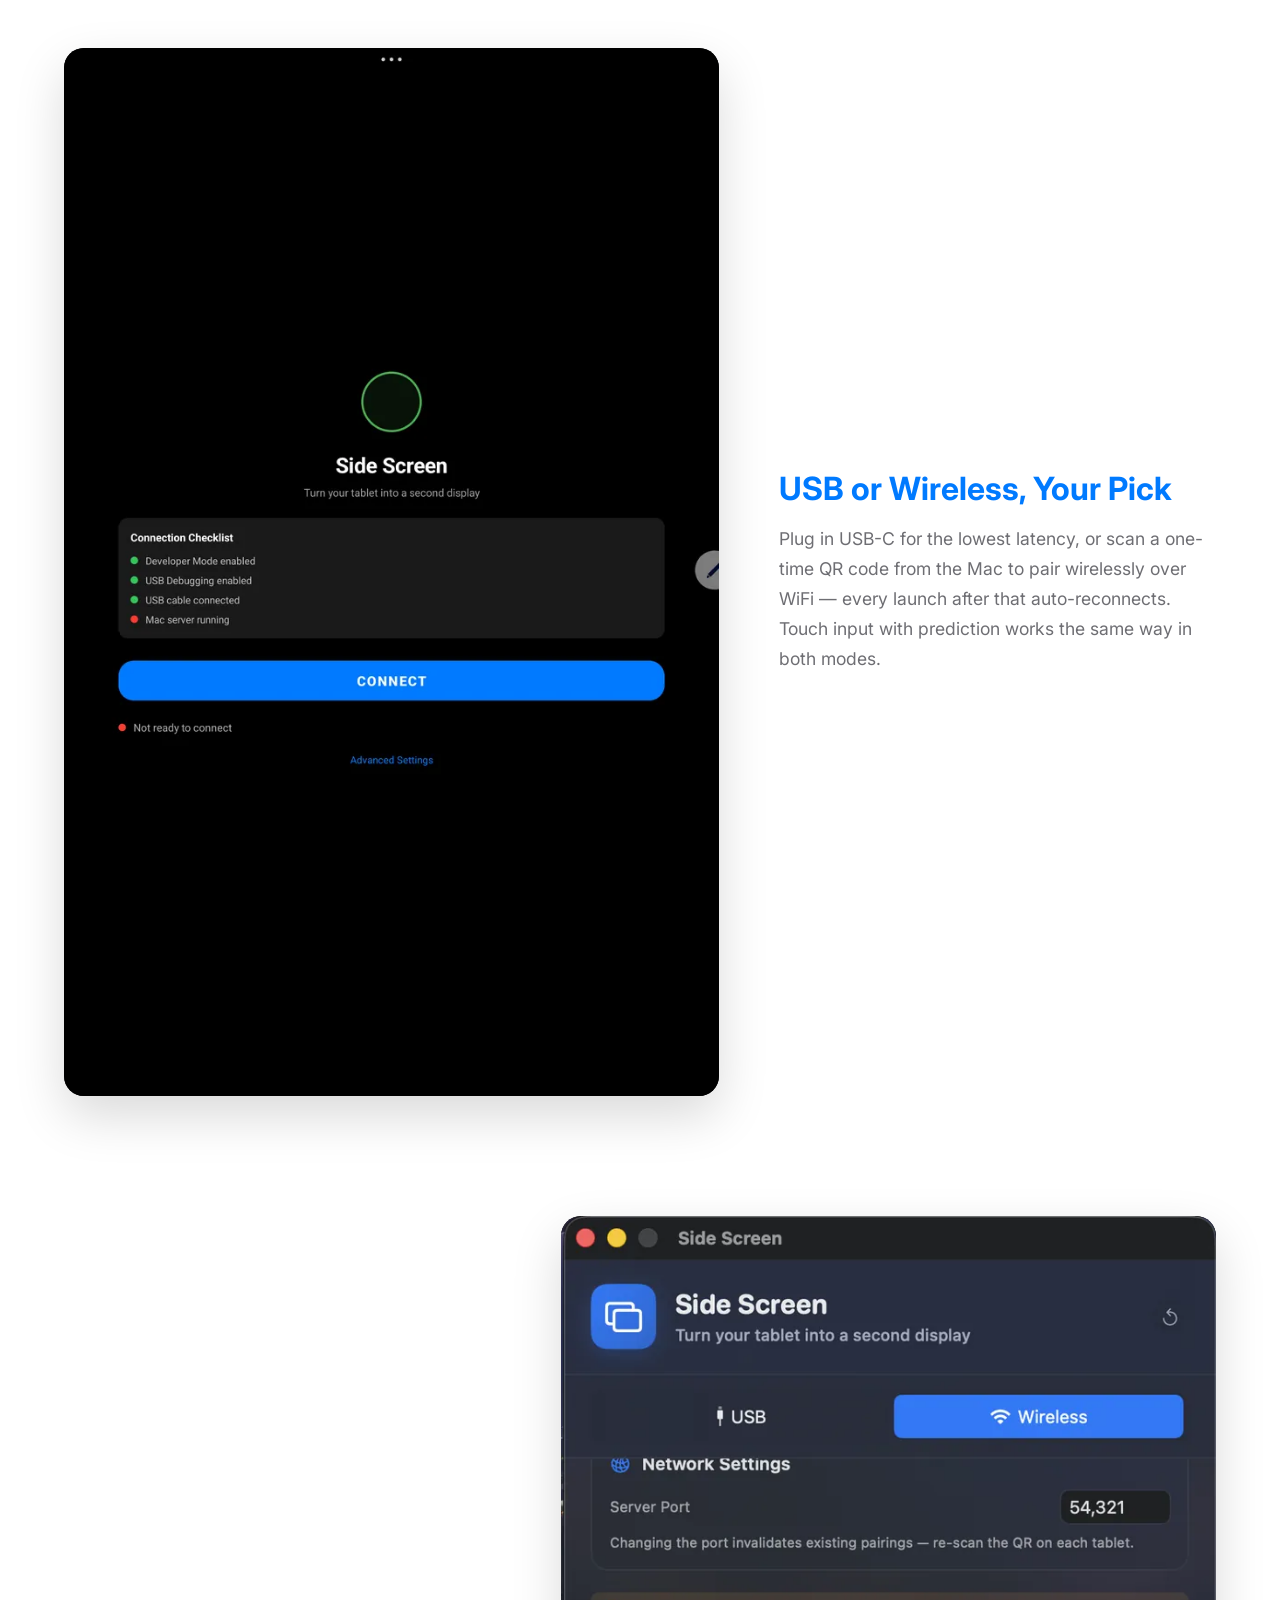
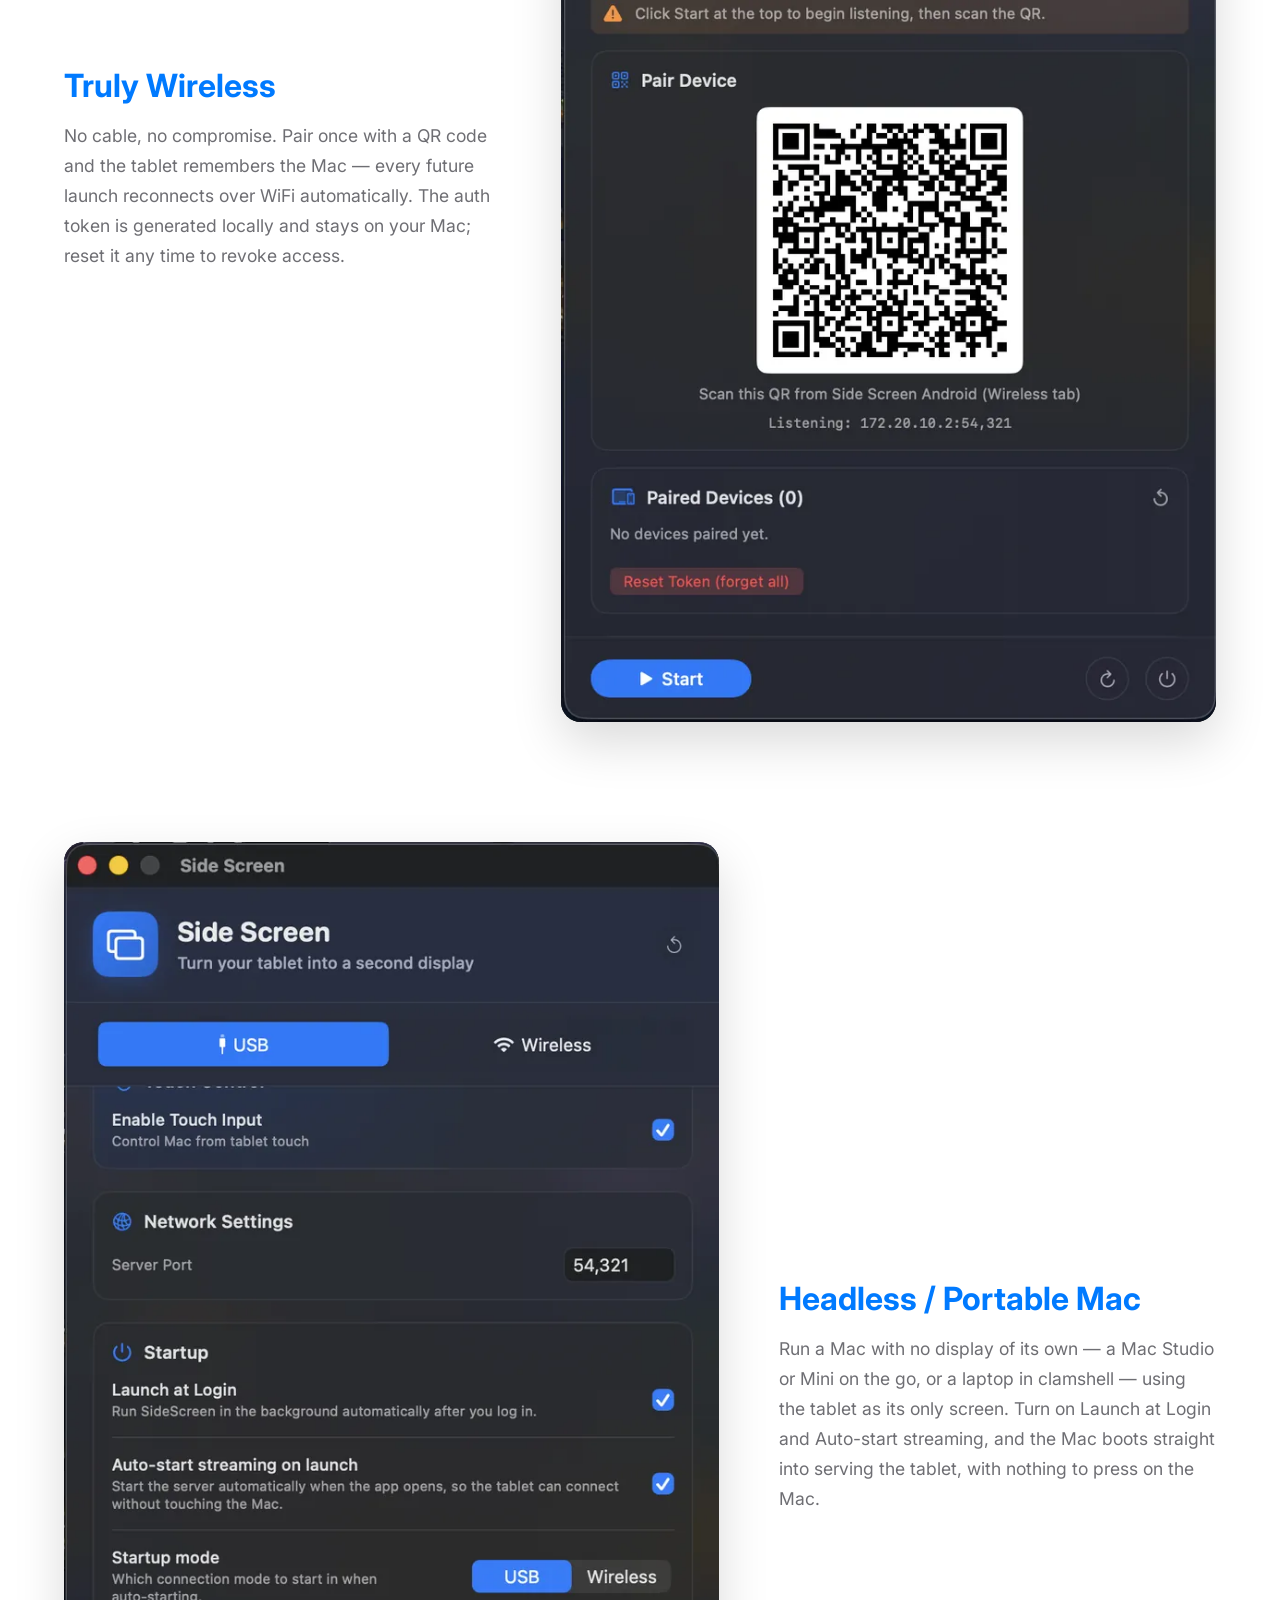
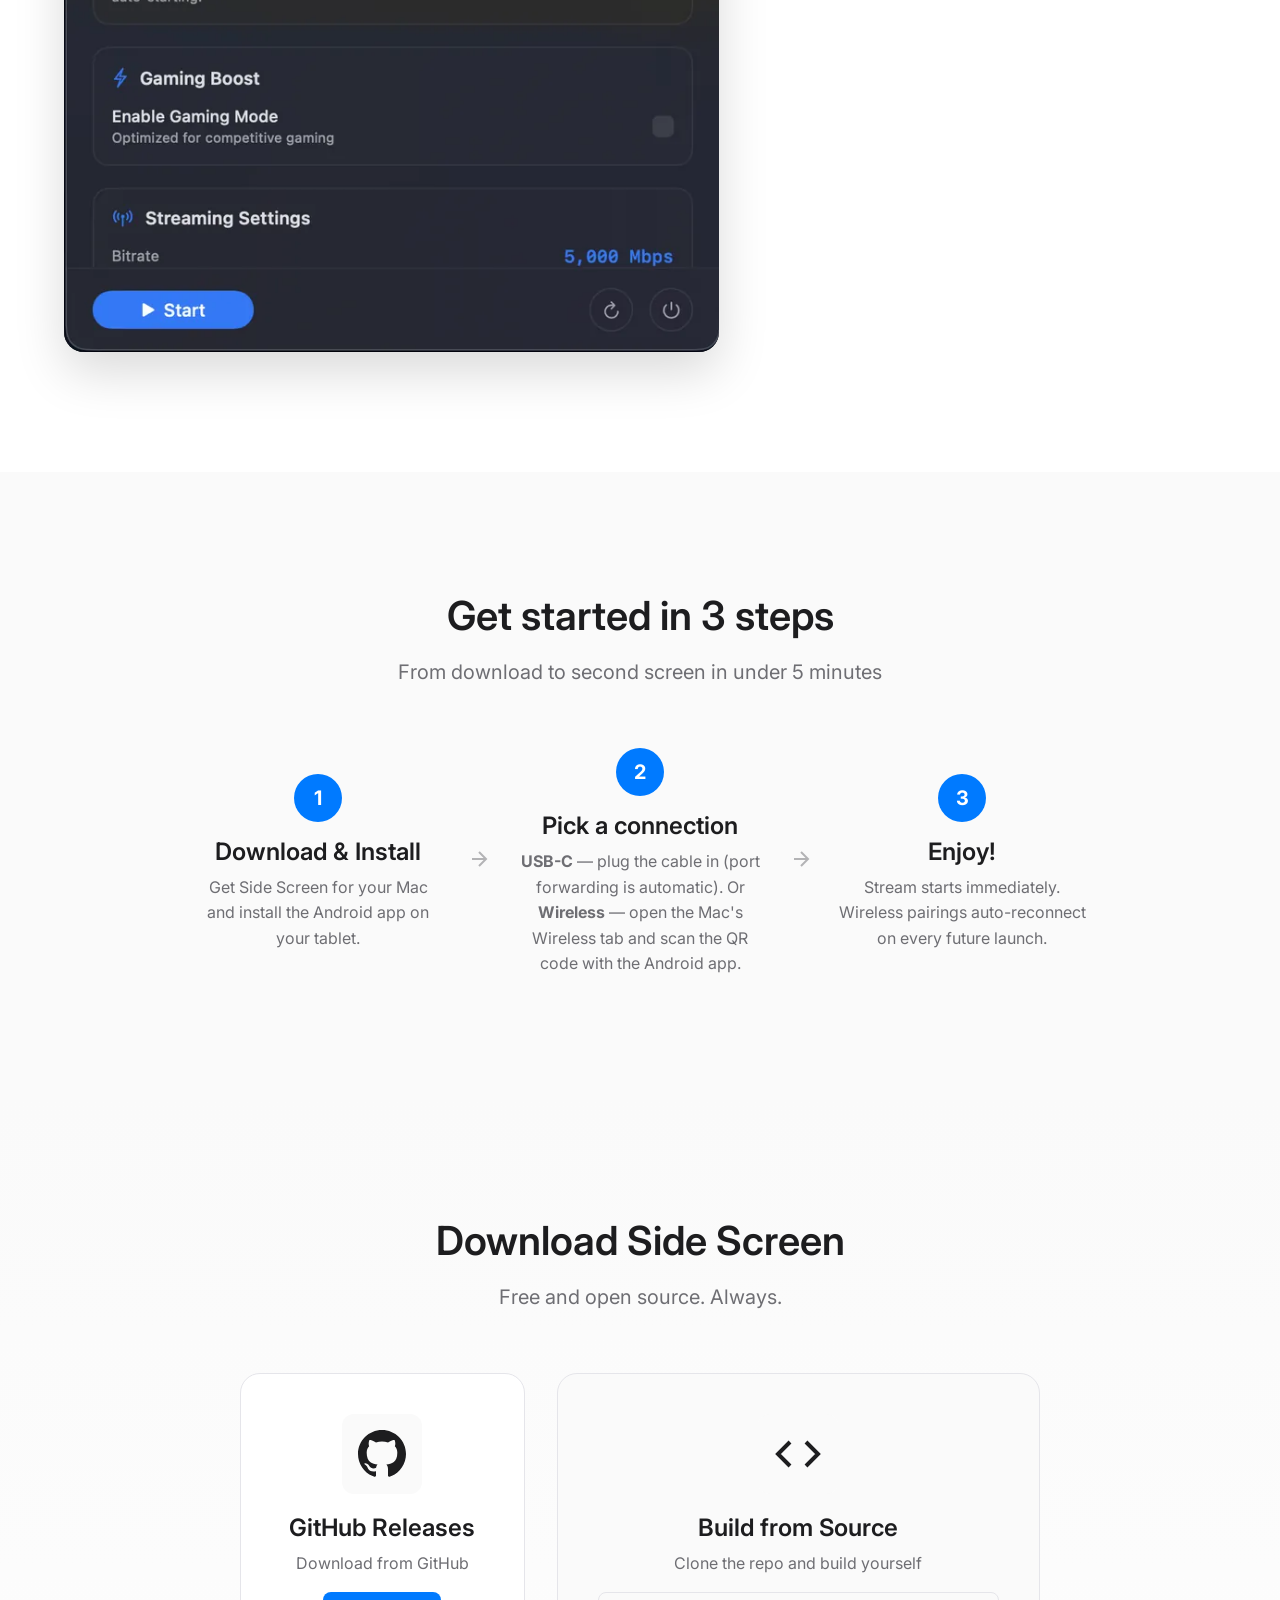
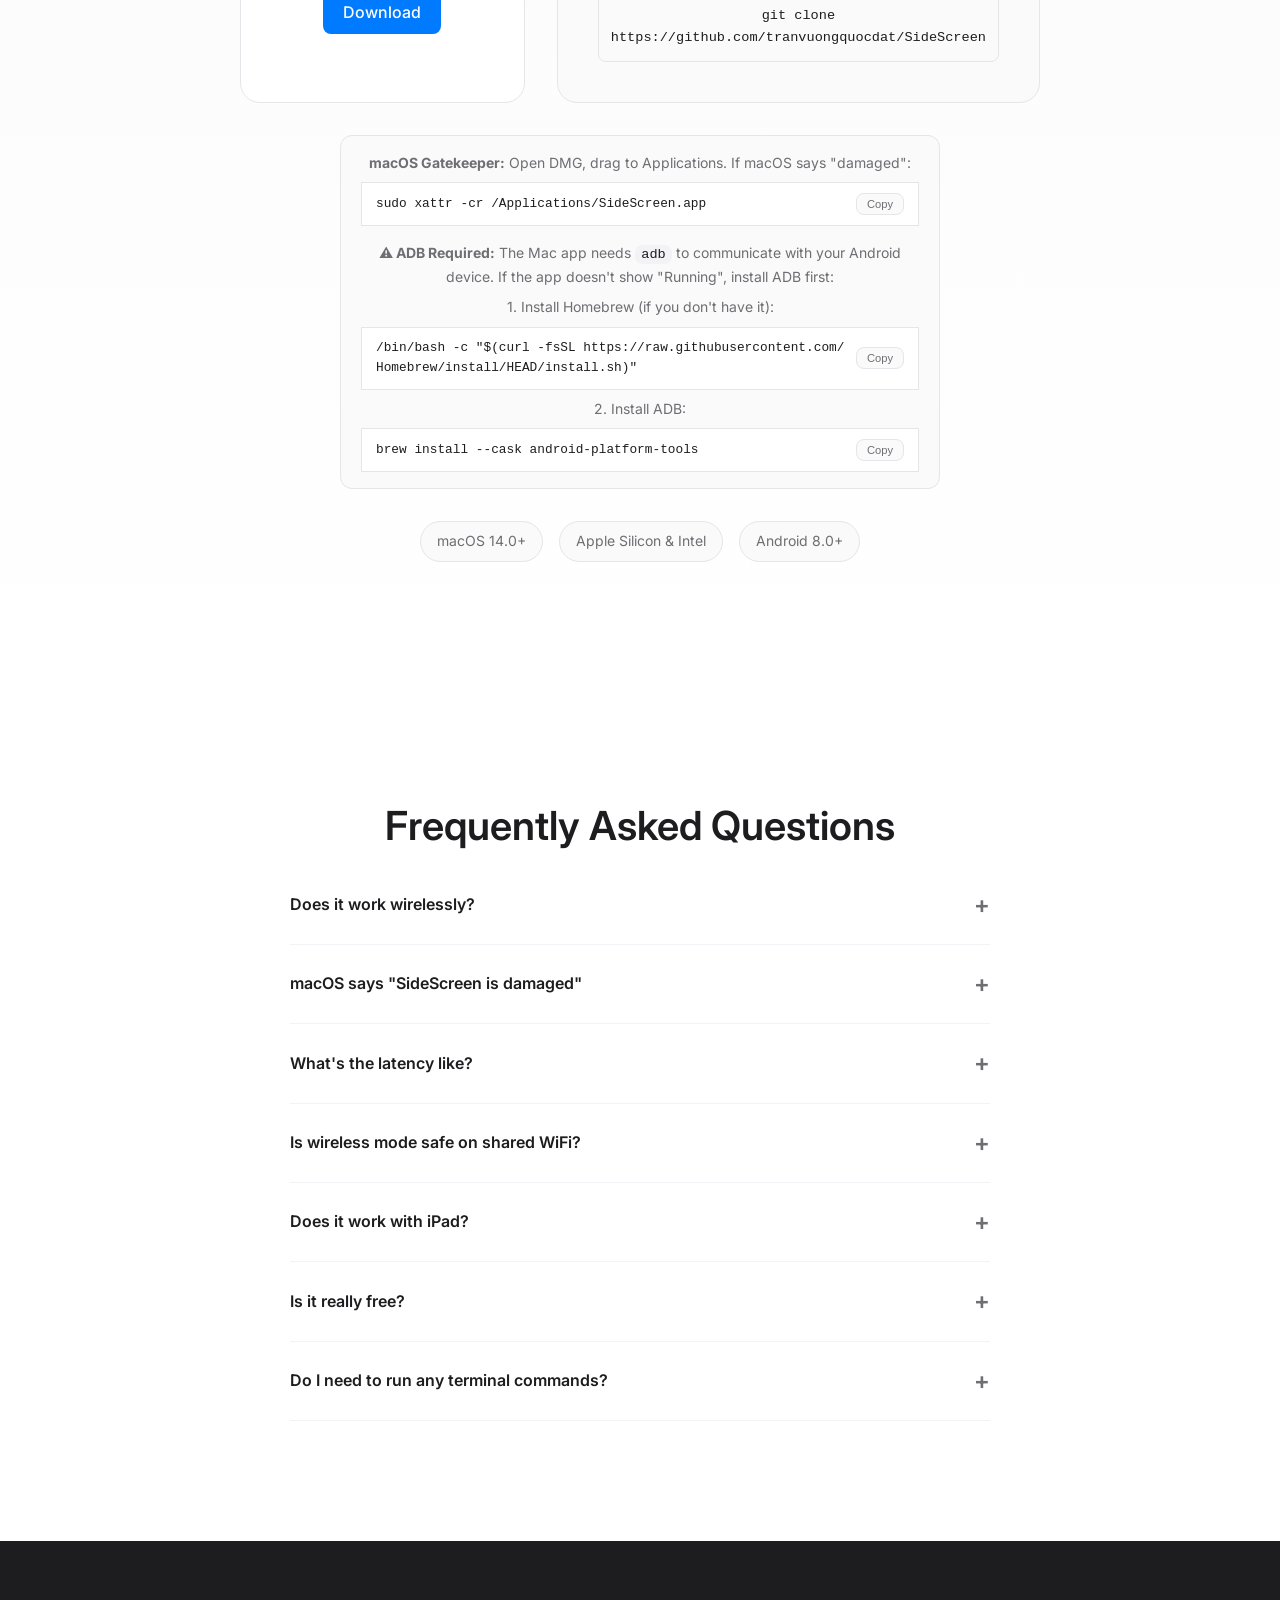
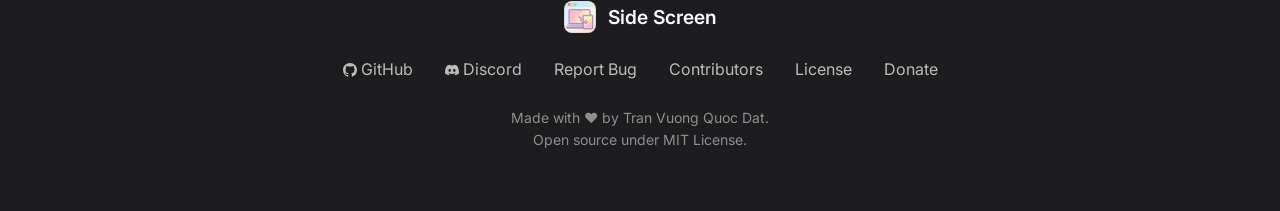
==== commit 2e5840f4: "perf(website): cut page weight from ~13MB to ~340KB - Convert all images to WebP, resized to max 120" ====
--- a/website/index.html
+++ b/website/index.html
@@ -14,16 +14,16 @@
         content="Transform your Android tablet into a second display for macOS. Under 30ms latency, hardware accelerated, gaming ready.">
     <meta property="og:type" content="website">
     <meta property="og:url" content="https://sidescreen.dev">
-    <meta property="og:image" content="./assets/hero-screenshot.jpg">
+    <meta property="og:image" content="https://sidescreen.dev/assets/og-image.jpg">
     <meta property="og:image:width" content="1200">
     <meta property="og:image:height" content="630">
     <meta name="twitter:card" content="summary_large_image">
     <meta name="twitter:title" content="Side Screen - Second Display for Mac">
     <meta name="twitter:description" content="Transform your Android tablet into a second display for macOS. Under 30ms latency, hardware accelerated, gaming ready.">
-    <meta name="twitter:image" content="./assets/hero-screenshot.jpg">
+    <meta name="twitter:image" content="https://sidescreen.dev/assets/og-image.jpg">
     <meta name="theme-color" content="#007AFF">
     <link rel="canonical" href="https://sidescreen.dev">
-    <link rel="icon" href="./assets/main_logo.png">
+    <link rel="icon" href="./assets/favicon.png">
     <link rel="preconnect" href="https://fonts.googleapis.com">
     <link rel="preconnect" href="https://fonts.gstatic.com" crossorigin>
     <link href="https://fonts.googleapis.com/css2?family=Inter:wght@300;400;500;600;700&display=swap" rel="stylesheet">
@@ -56,7 +56,7 @@
     <header id="header">
         <div class="container header-container">
             <a href="#home" class="logo">
-                <img src="./assets/main_logo.png" alt="Side Screen Logo" width="32" height="32">
+                <img src="./assets/main_logo.webp" alt="Side Screen Logo" width="32" height="32">
                 <span class="logo-text">Side Screen</span>
             </a>
             <nav>
@@ -136,7 +136,7 @@
 
             <div class="hero-visual">
                 <div class="hero-image-container">
-                    <img src="./assets/hero-screenshot.jpg" alt="Side Screen — MacBook with Android tablet as second display via USB-C" loading="eager"/>
+                    <img src="./assets/hero-screenshot.webp" alt="Side Screen — MacBook with Android tablet as second display via USB-C" loading="eager"/>
                 </div>
             </div>
         </div>
@@ -156,7 +156,7 @@
                         <p class="special-feature-description">Create a true virtual monitor on your Mac. Drag windows to your tablet just like a real display — not mirroring, but extending your workspace.</p>
                     </div>
                     <div class="special-feature-media">
-                        <img src="./assets/feature-virtual-display.png" alt="macOS Display Preferences showing SideScreen virtual display" loading="lazy"/>
+                        <img src="./assets/feature-virtual-display.webp" alt="macOS Display Preferences showing SideScreen virtual display" loading="lazy"/>
                     </div>
                 </div>
 
@@ -167,7 +167,7 @@
                         <p class="special-feature-description">Async pipeline with hardware H.265 on both ends. Buttery smooth frames with Choreographer vsync alignment.</p>
                     </div>
                     <div class="special-feature-media">
-                        <img src="./assets/android-performance.png" alt="Side Screen streaming with stats overlay showing FPS and bitrate" loading="lazy"/>
+                        <img src="./assets/android-performance.webp" alt="Side Screen streaming with stats overlay showing FPS and bitrate" loading="lazy"/>
                     </div>
                 </div>
 
@@ -178,8 +178,8 @@
                         <p class="special-feature-description">Resolution up to 8K, 30–120 FPS, Gaming Boost mode, HiDPI (Retina) for pixel-perfect sharpness. Fine-tune everything from the Mac app.</p>
                     </div>
                     <div class="special-feature-media special-feature-media-pair">
-                        <img src="./assets/mac-settings-1.png" alt="macOS Settings — Display configuration" loading="lazy"/>
-                        <img src="./assets/mac-settings-2.png" alt="macOS Settings — Streaming and status" loading="lazy"/>
+                        <img src="./assets/mac-settings-1.webp" alt="macOS Settings — Display configuration" loading="lazy"/>
+                        <img src="./assets/mac-settings-2.webp" alt="macOS Settings — Streaming and status" loading="lazy"/>
                     </div>
                 </div>
 
@@ -190,7 +190,7 @@
                         <p class="special-feature-description">Plug in USB-C for the lowest latency, or scan a one-time QR code from the Mac to pair wirelessly over WiFi — every launch after that auto-reconnects. Touch input with prediction works the same way in both modes.</p>
                     </div>
                     <div class="special-feature-media">
-                        <img src="./assets/android-settings.png" alt="Android app connection screen with checklist" loading="lazy"/>
+                        <img src="./assets/android-settings.webp" alt="Android app connection screen with checklist" loading="lazy"/>
                     </div>
                 </div>
 
@@ -201,7 +201,7 @@
                         <p class="special-feature-description">No cable, no compromise. Pair once with a QR code and the tablet remembers the Mac — every future launch reconnects over WiFi automatically. The auth token is generated locally and stays on your Mac; reset it any time to revoke access.</p>
                     </div>
                     <div class="special-feature-media">
-                        <img src="./assets/wireless_feature.png" alt="Side Screen wireless connection in action" loading="lazy"/>
+                        <img src="./assets/wireless_feature.webp" alt="Side Screen wireless connection in action" loading="lazy"/>
                     </div>
                 </div>
 
@@ -212,7 +212,7 @@
                         <p class="special-feature-description">Run a Mac with no display of its own — a Mac Studio or Mini on the go, or a laptop in clamshell — using the tablet as its only screen. Turn on Launch at Login and Auto-start streaming, and the Mac boots straight into serving the tablet, with nothing to press on the Mac.</p>
                     </div>
                     <div class="special-feature-media">
-                        <img src="./assets/launch_at_login_feature.png" alt="Side Screen Launch at Login and auto-start settings" loading="lazy"/>
+                        <img src="./assets/launch_at_login_feature.webp" alt="Side Screen Launch at Login and auto-start settings" loading="lazy"/>
                     </div>
                 </div>
             </div>
@@ -372,7 +372,7 @@
         <div class="container">
             <div class="footer-content">
                 <div class="footer-brand">
-                    <img src="./assets/main_logo.png" alt="Side Screen" width="32" height="32">
+                    <img src="./assets/main_logo.webp" alt="Side Screen" width="32" height="32">
                     <span>Side Screen</span>
                 </div>
 
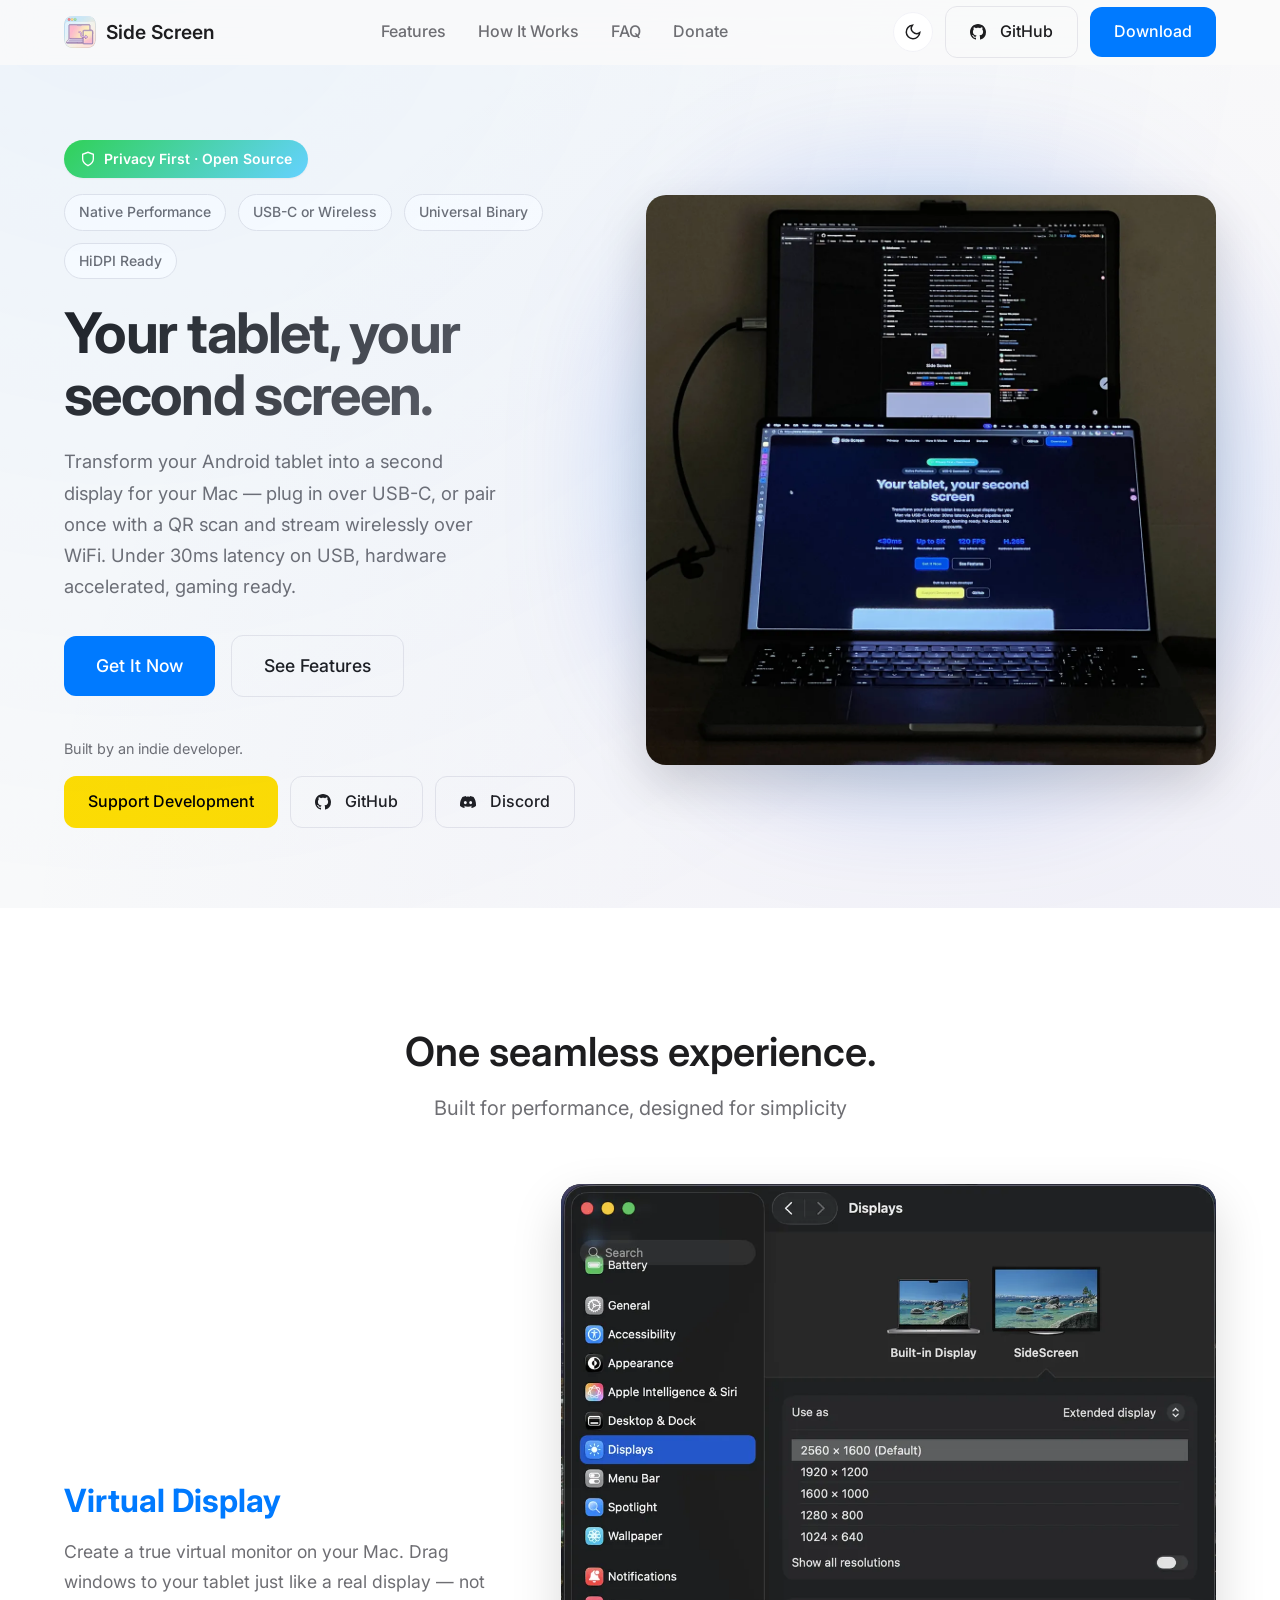
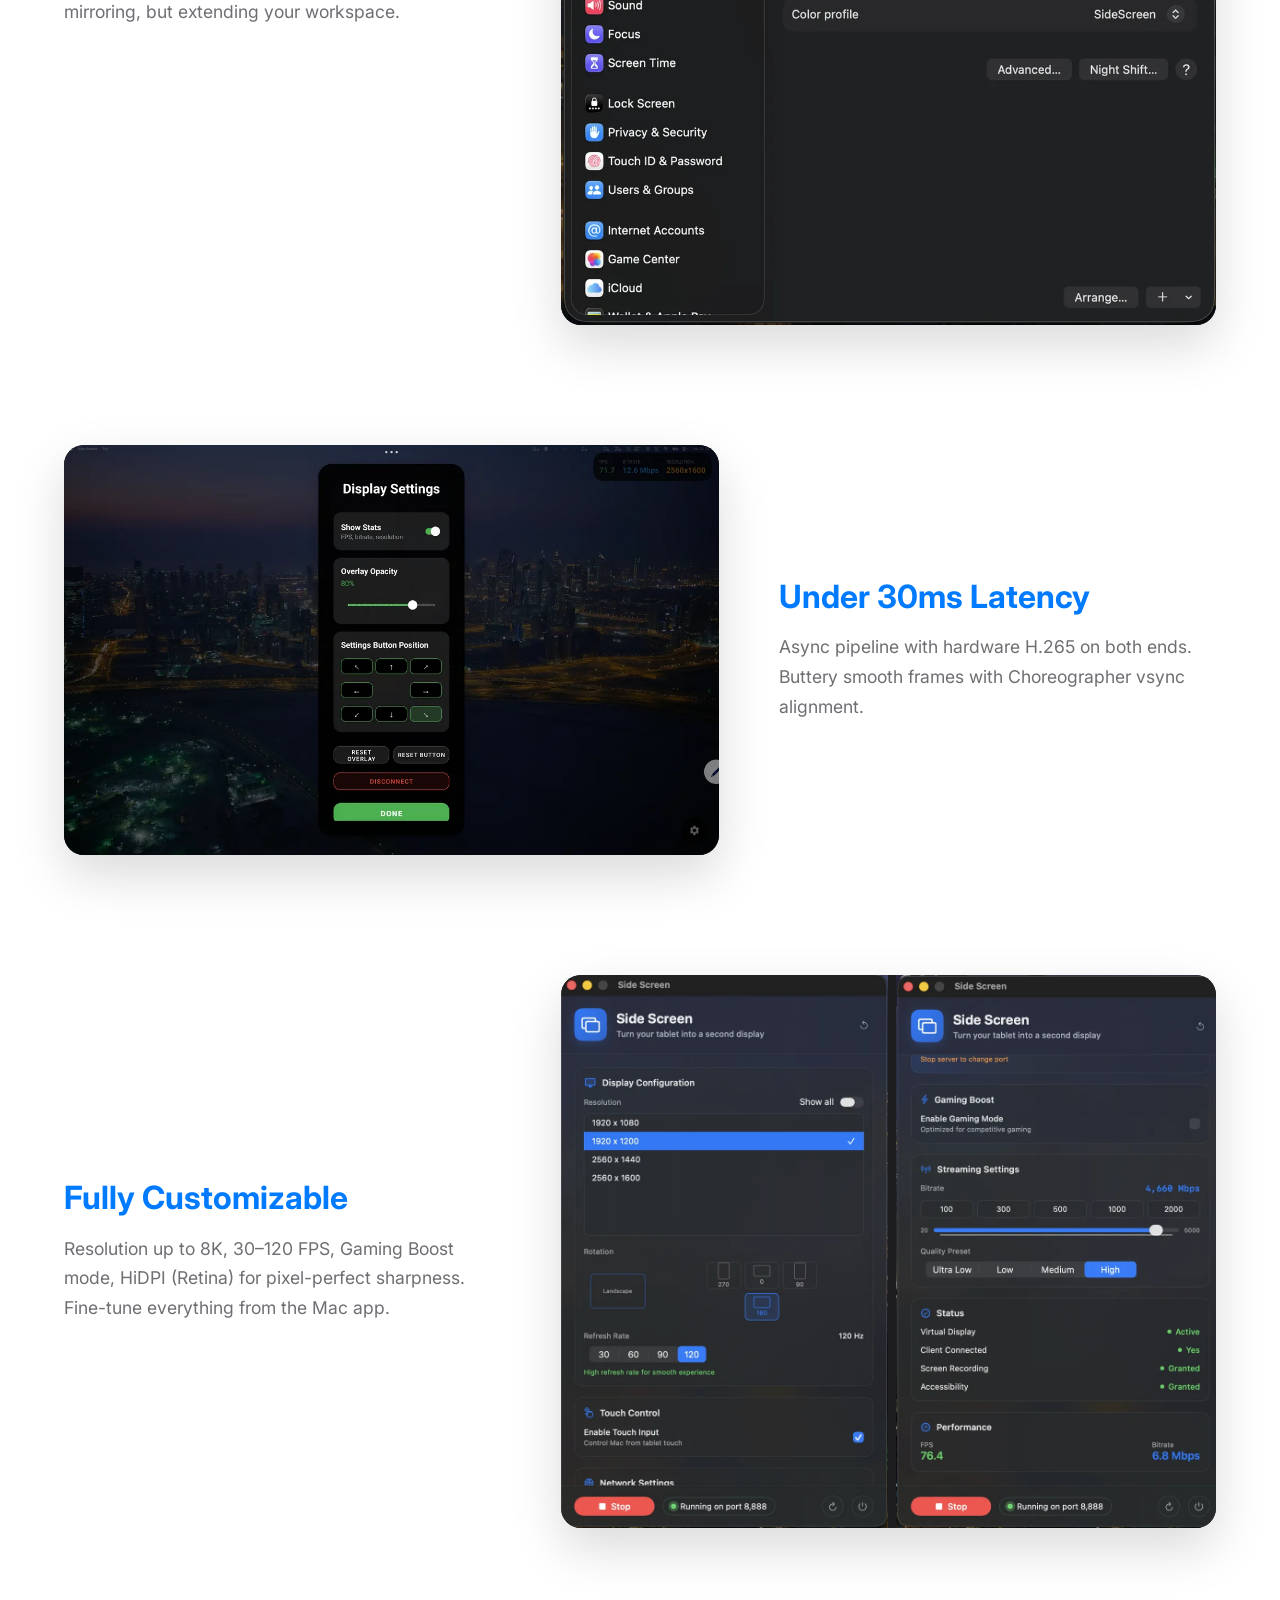
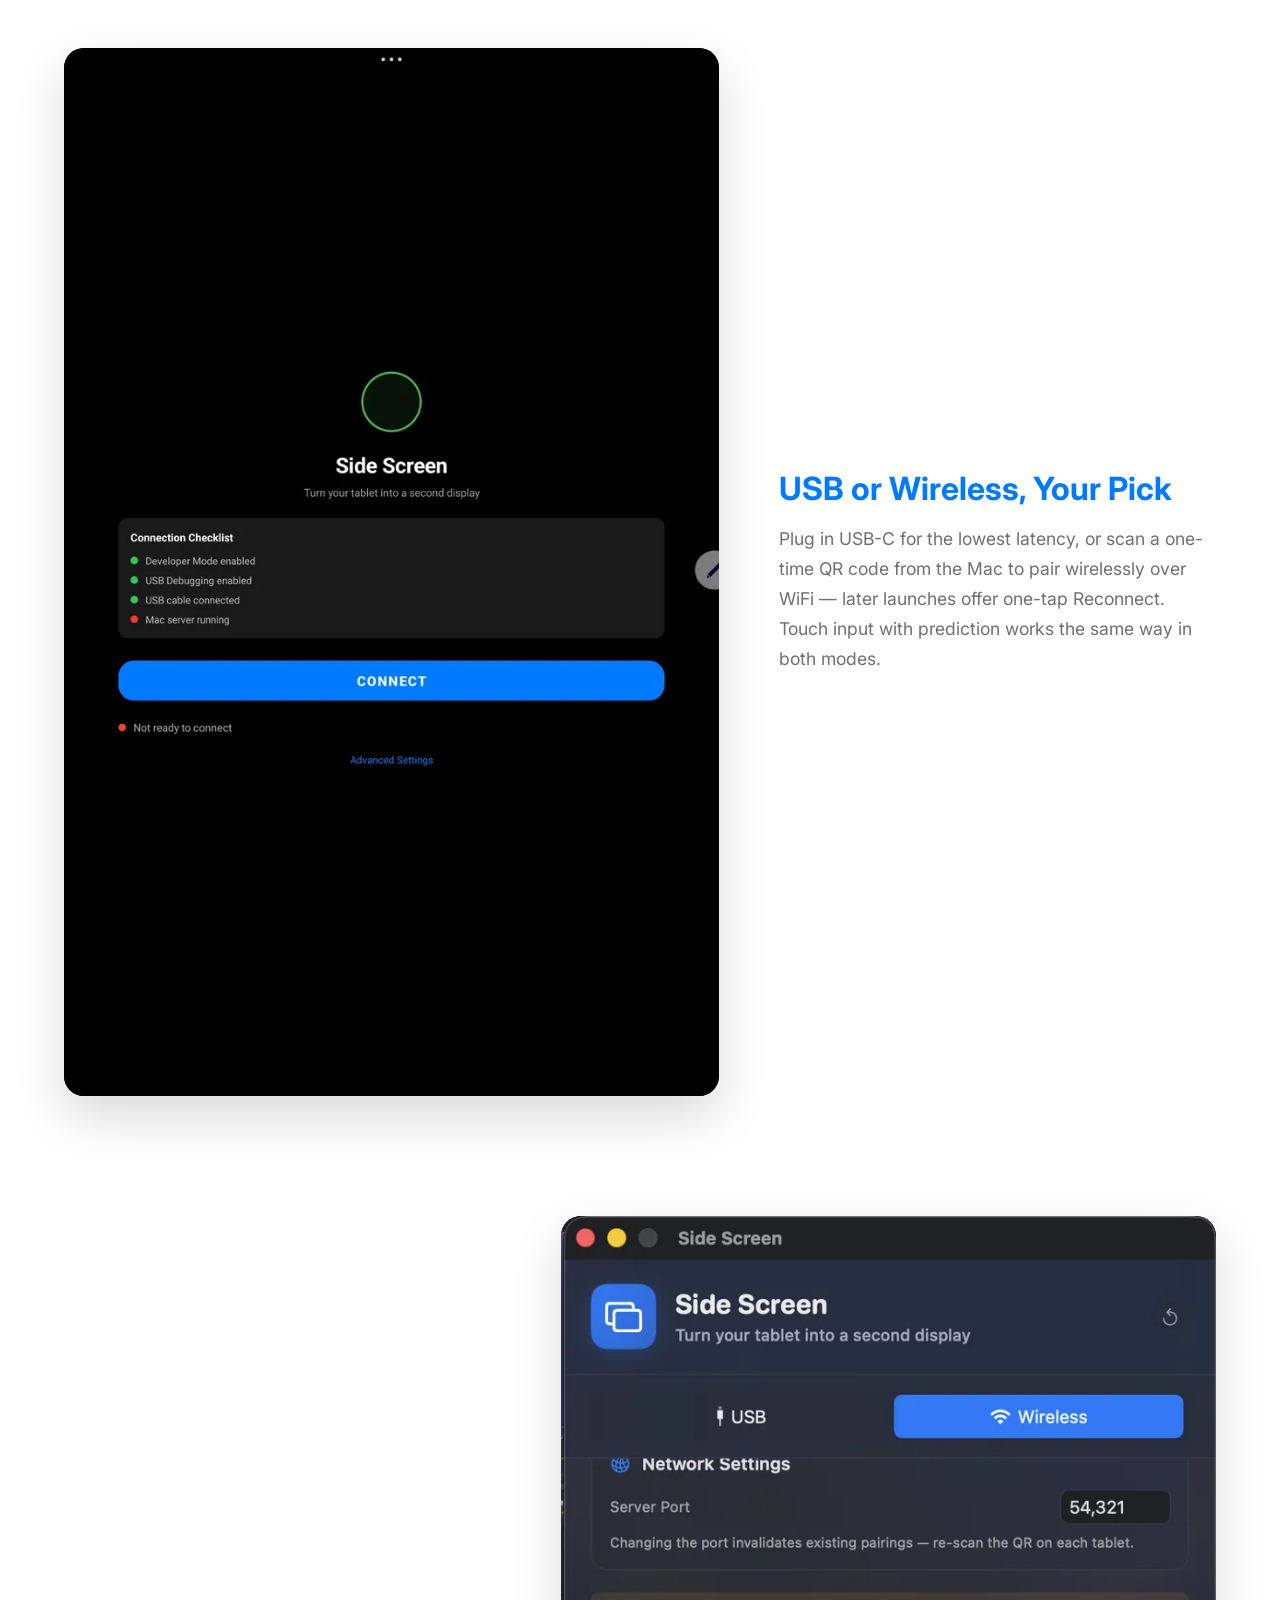
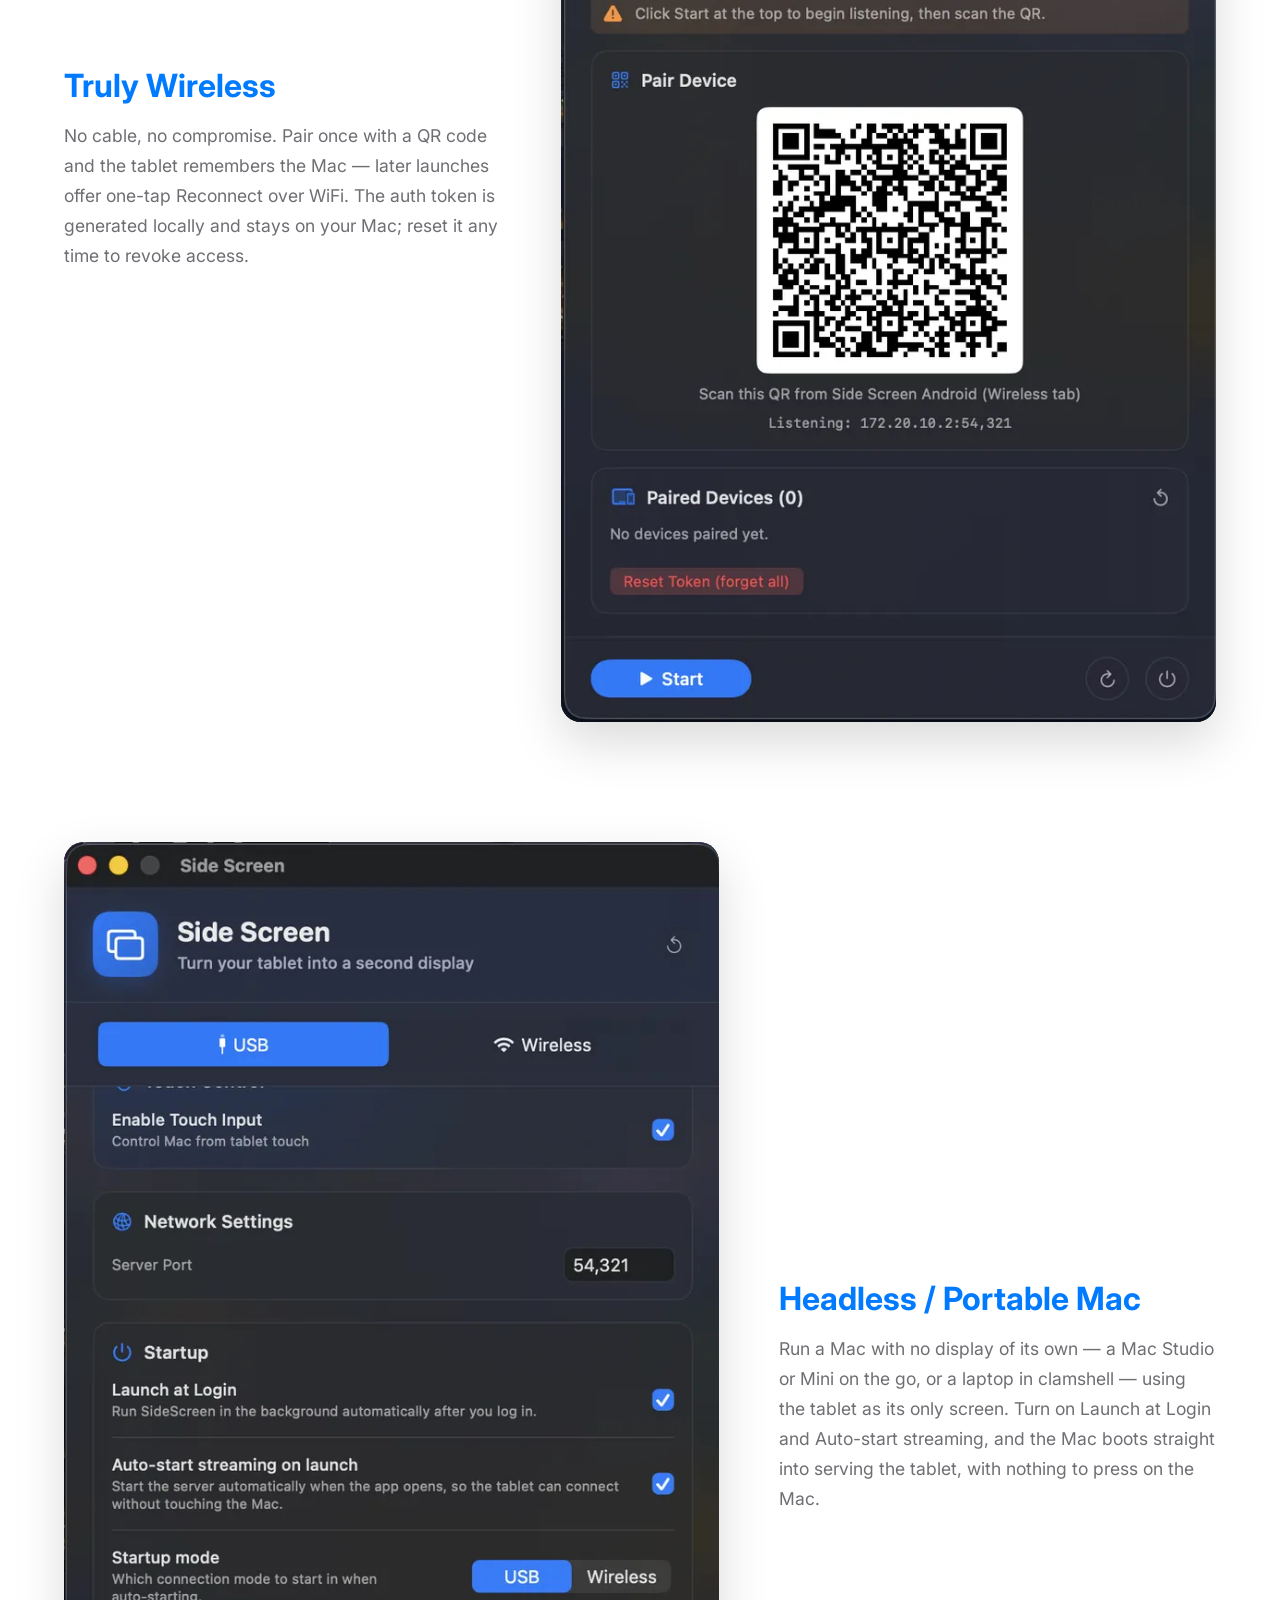
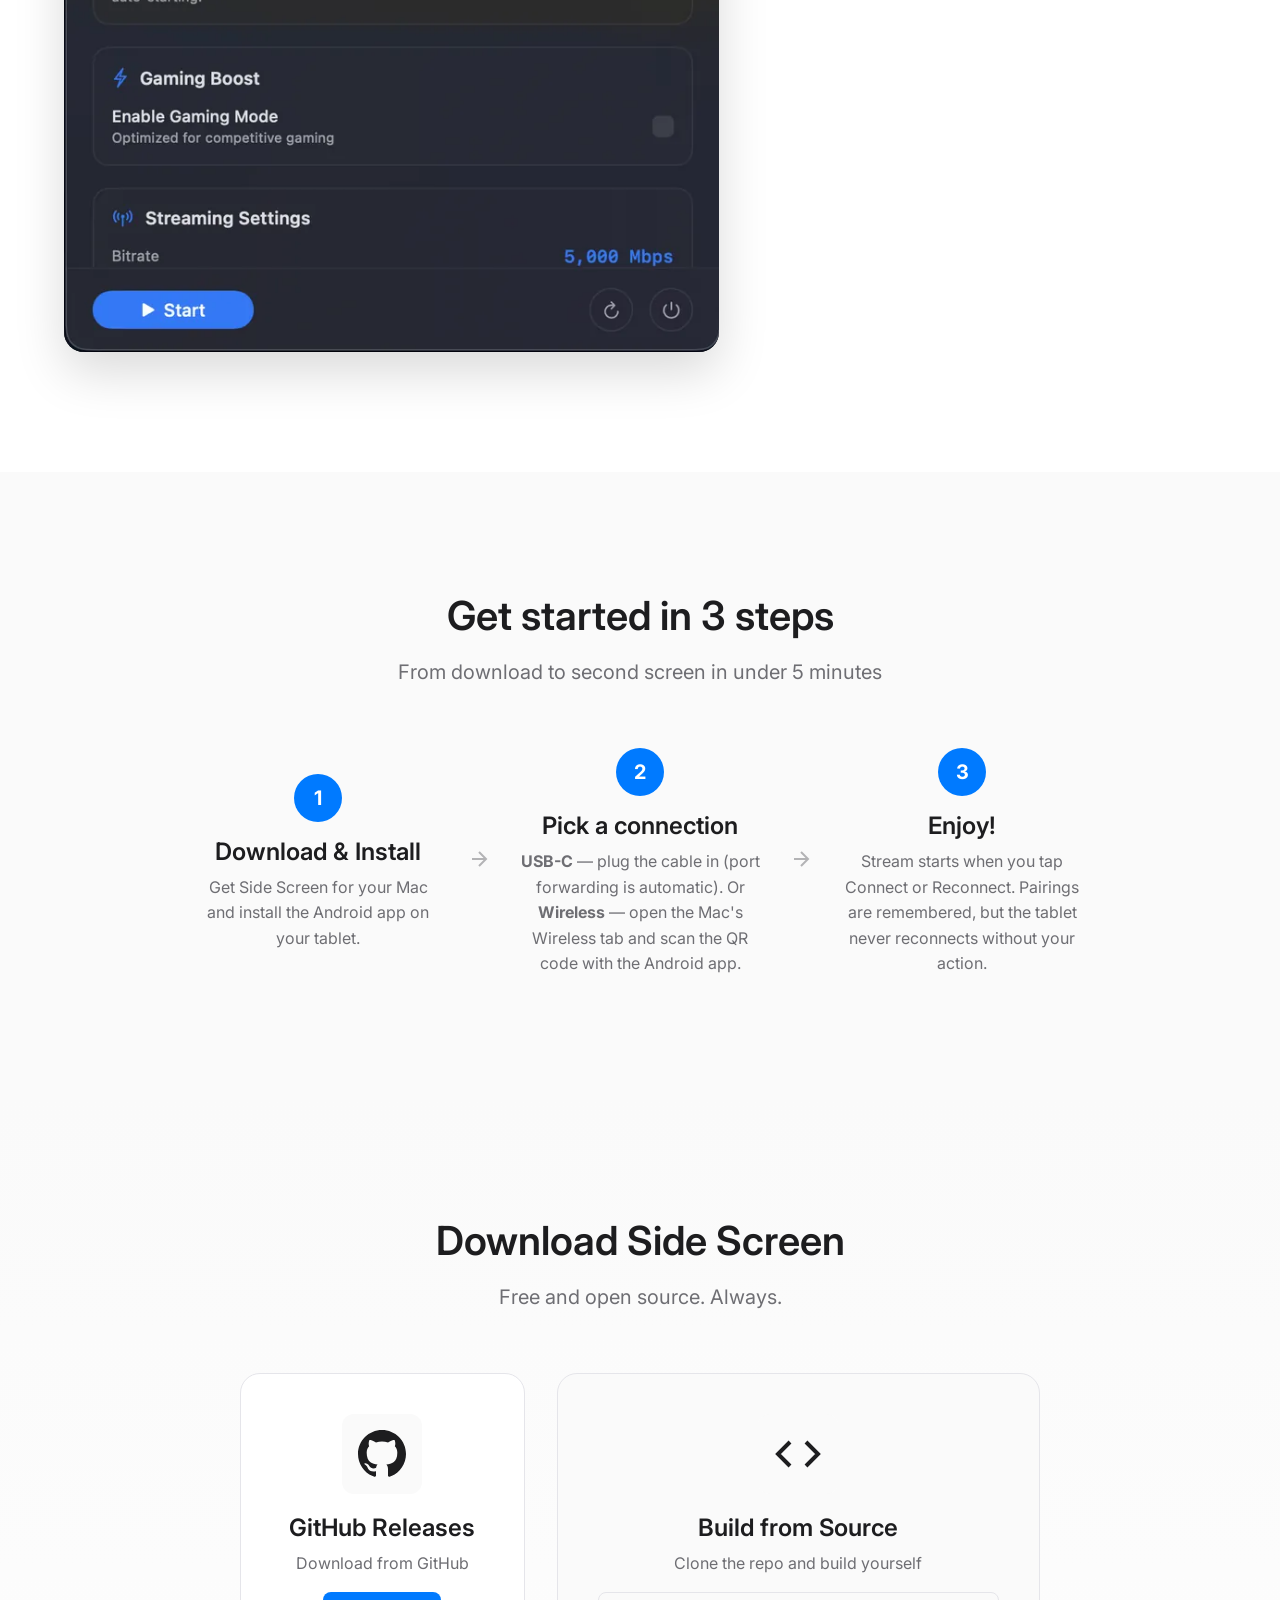
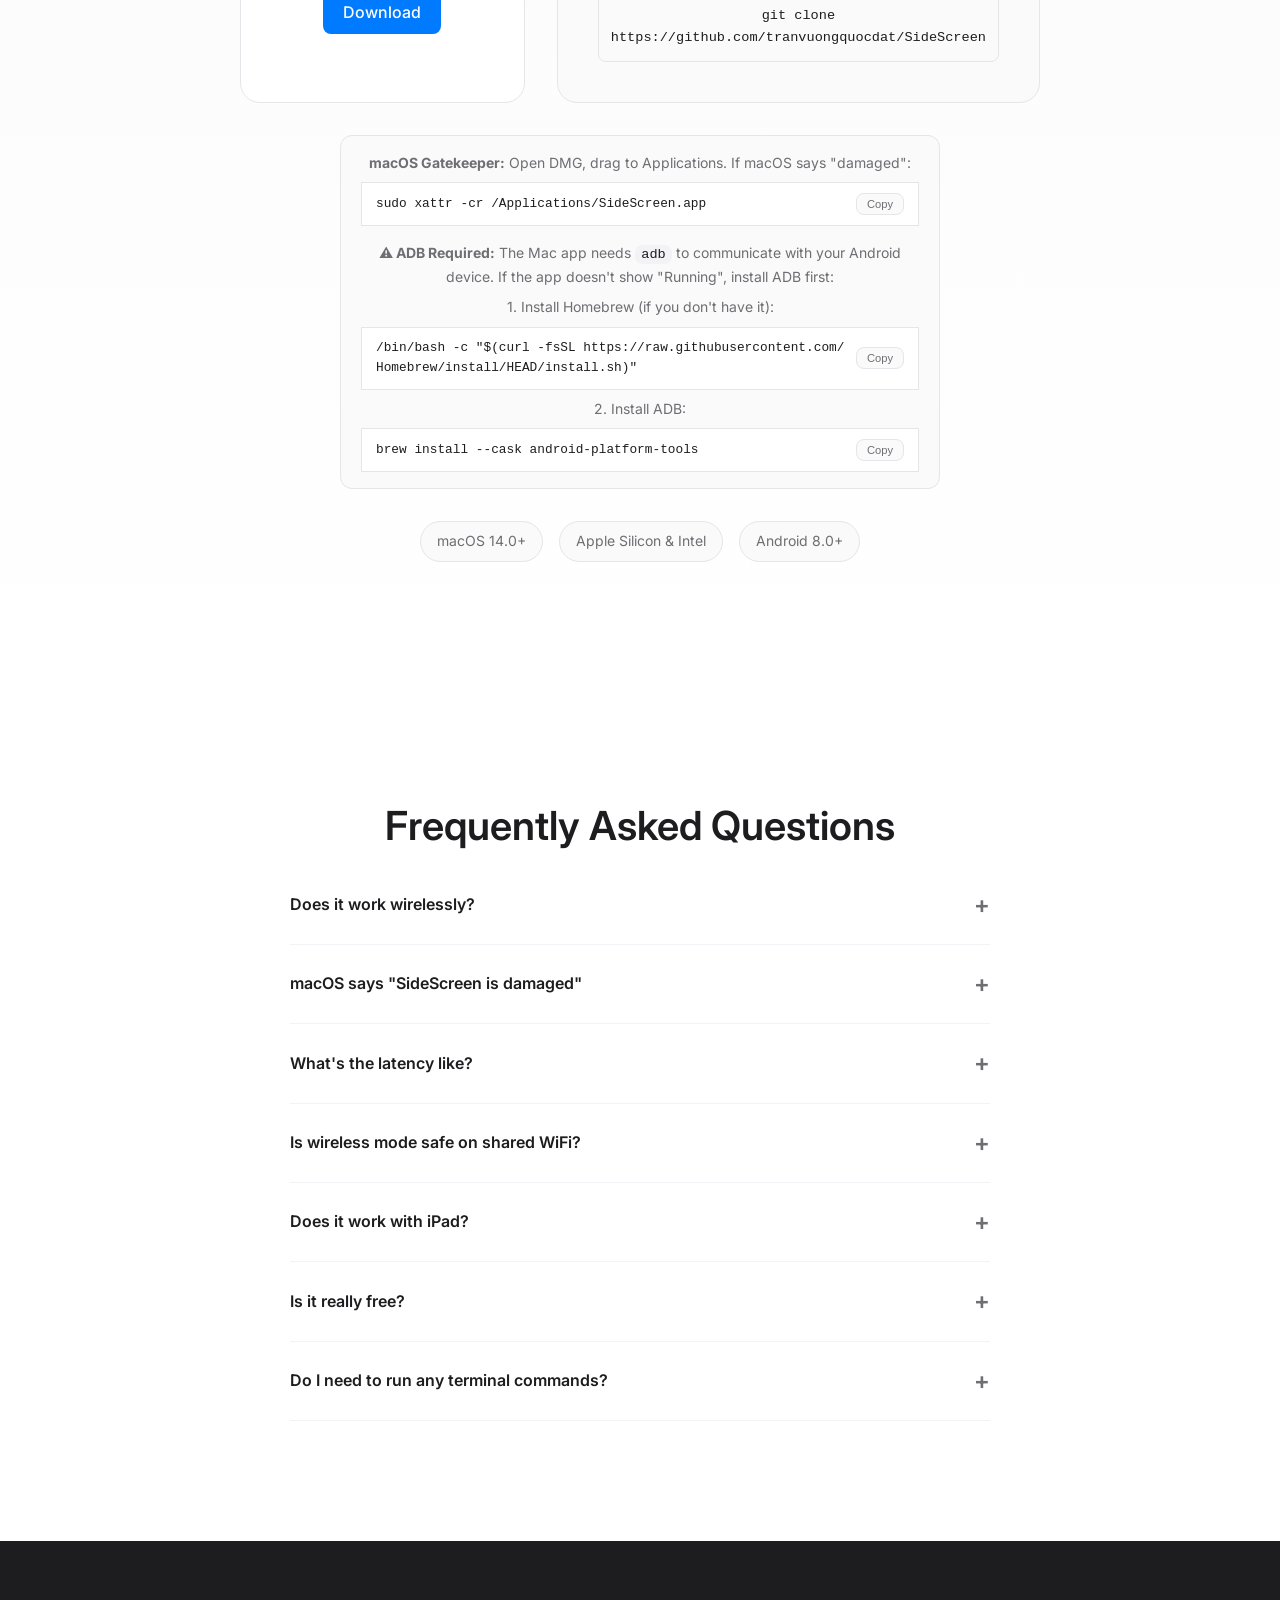
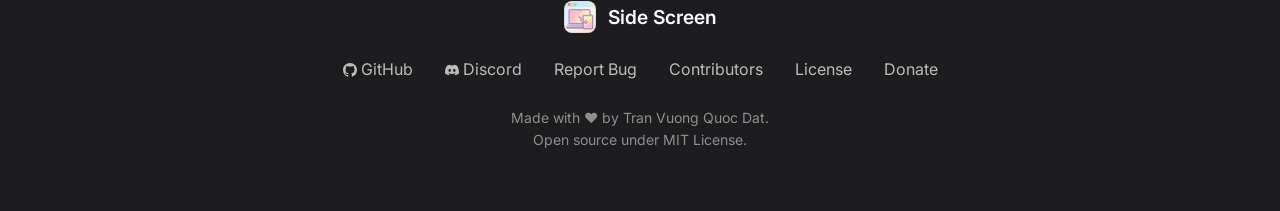
==== commit 391a1cf9: "feat: add S Pen support and harden sessions" ====
--- a/website/index.html
+++ b/website/index.html
@@ -35,7 +35,7 @@
         "@context": "https://schema.org",
         "@type": "SoftwareApplication",
         "name": "Side Screen",
-        "description": "Transform your Android tablet into a second display for macOS — USB-C cable or wireless over WiFi (QR-pair once, auto-reconnect).",
+        "description": "Transform your Android tablet into a second display for macOS — USB-C cable or wireless over WiFi (QR-pair once, reconnect when requested).",
         "applicationCategory": "UtilitiesApplication",
         "operatingSystem": "macOS, Android",
         "offers": {
@@ -187,7 +187,7 @@
                 <div class="special-feature-item">
                     <div class="special-feature-content">
                         <h3 class="special-feature-title">USB or Wireless, Your Pick</h3>
-                        <p class="special-feature-description">Plug in USB-C for the lowest latency, or scan a one-time QR code from the Mac to pair wirelessly over WiFi — every launch after that auto-reconnects. Touch input with prediction works the same way in both modes.</p>
+                        <p class="special-feature-description">Plug in USB-C for the lowest latency, or scan a one-time QR code from the Mac to pair wirelessly over WiFi — later launches offer one-tap Reconnect. Touch input with prediction works the same way in both modes.</p>
                     </div>
                     <div class="special-feature-media">
                         <img src="./assets/android-settings.webp" alt="Android app connection screen with checklist" loading="lazy"/>
@@ -198,7 +198,7 @@
                 <div class="special-feature-item">
                     <div class="special-feature-content">
                         <h3 class="special-feature-title">Truly Wireless</h3>
-                        <p class="special-feature-description">No cable, no compromise. Pair once with a QR code and the tablet remembers the Mac — every future launch reconnects over WiFi automatically. The auth token is generated locally and stays on your Mac; reset it any time to revoke access.</p>
+                        <p class="special-feature-description">No cable, no compromise. Pair once with a QR code and the tablet remembers the Mac — later launches offer one-tap Reconnect over WiFi. The auth token is generated locally and stays on your Mac; reset it any time to revoke access.</p>
                     </div>
                     <div class="special-feature-media">
                         <img src="./assets/wireless_feature.webp" alt="Side Screen wireless connection in action" loading="lazy"/>
@@ -255,7 +255,7 @@
                 <div class="step">
                     <div class="step-number">3</div>
                     <h3>Enjoy!</h3>
-                    <p>Stream starts immediately. Wireless pairings auto-reconnect on every future launch.</p>
+                    <p>Stream starts when you tap Connect or Reconnect. Pairings are remembered, but the tablet never reconnects without your action.</p>
                 </div>
             </div>
         </div>
@@ -331,7 +331,7 @@
             <div class="faq-list">
                 <details class="faq-item">
                     <summary>Does it work wirelessly?</summary>
-                    <p>Yes — since 0.8.0. Open the Wireless tab on the Mac, scan the QR code with the Android app, and you're paired. Every launch after that auto-reconnects. Both devices need to be on the same WiFi (5 GHz strongly recommended). USB-C still gives the lowest latency for drawing or fast-paced gaming.</p>
+                    <p>Yes — since 0.8.0. Open the Wireless tab on the Mac, scan the QR code with the Android app, and you're paired. Later launches offer one-tap Reconnect. Both devices need to be on the same WiFi (5 GHz strongly recommended). USB-C still gives the lowest latency for drawing or fast-paced gaming.</p>
                 </details>
 
                 <details class="faq-item">
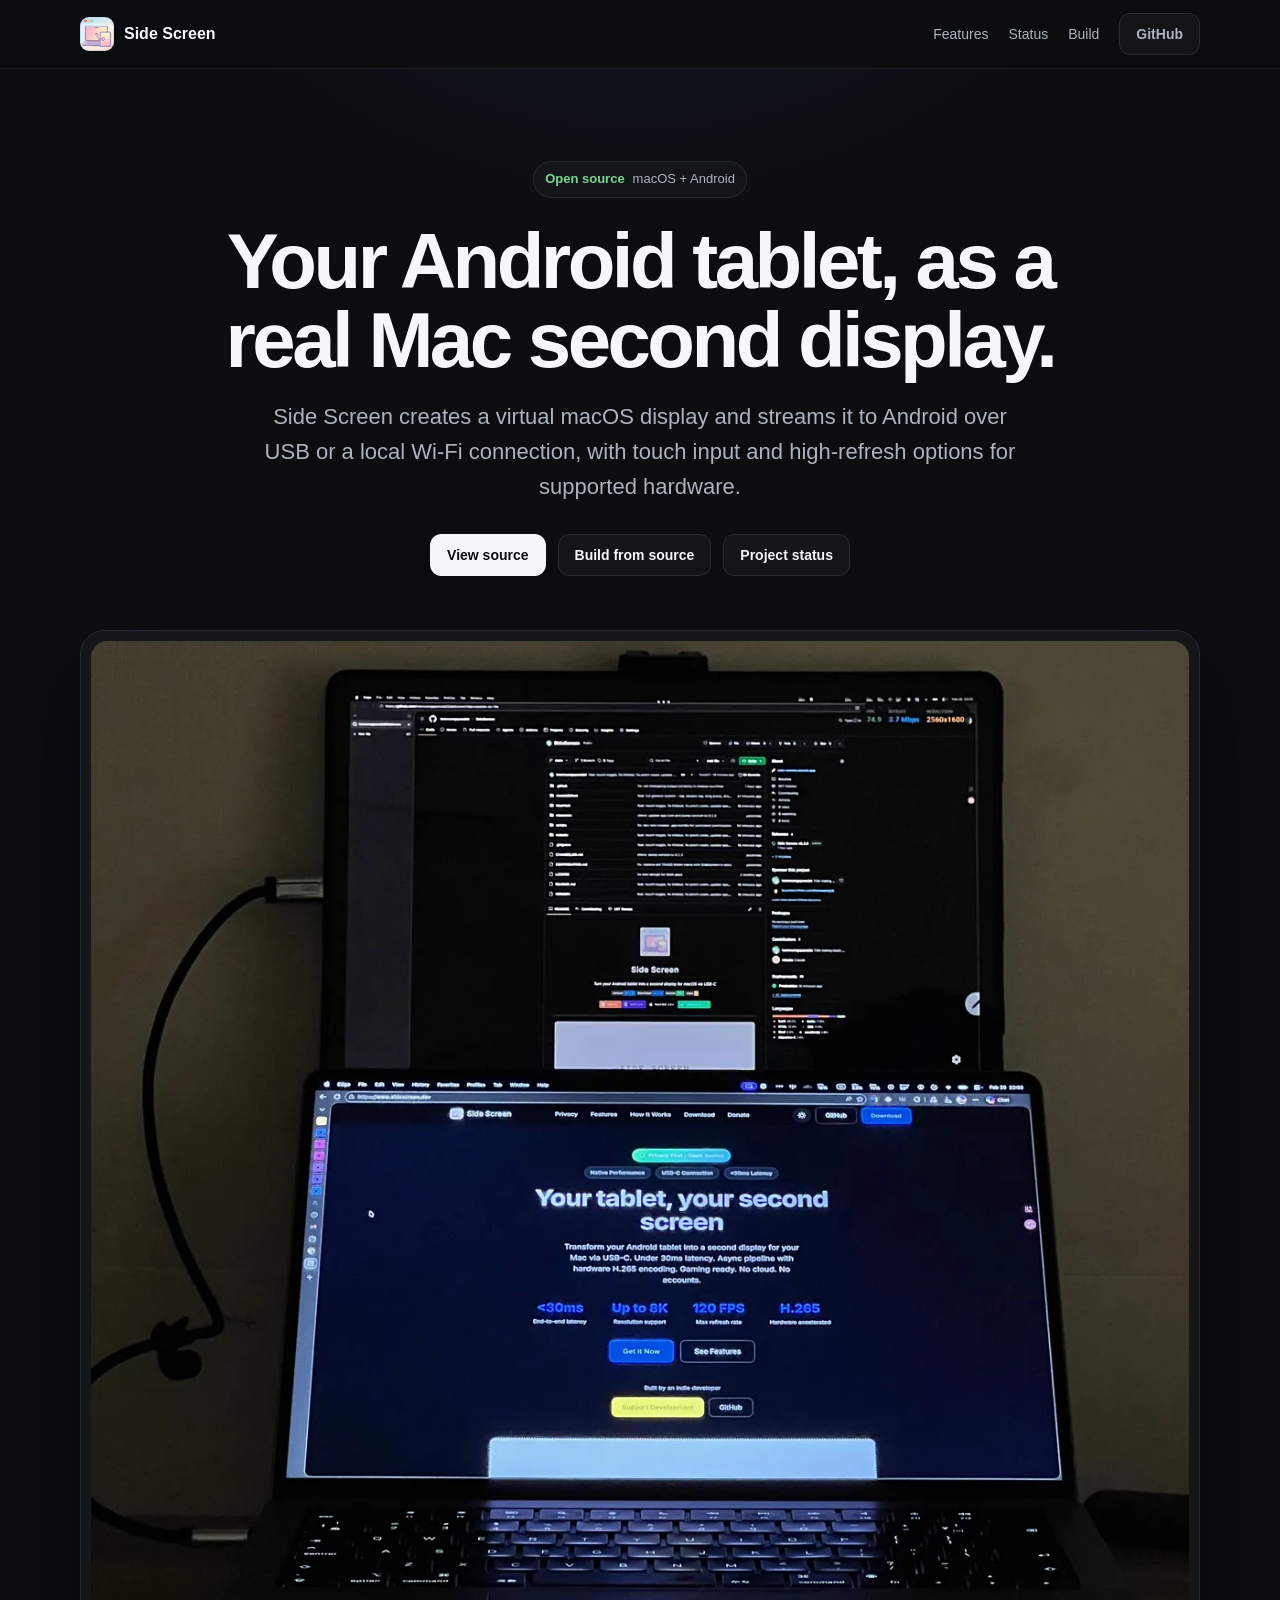
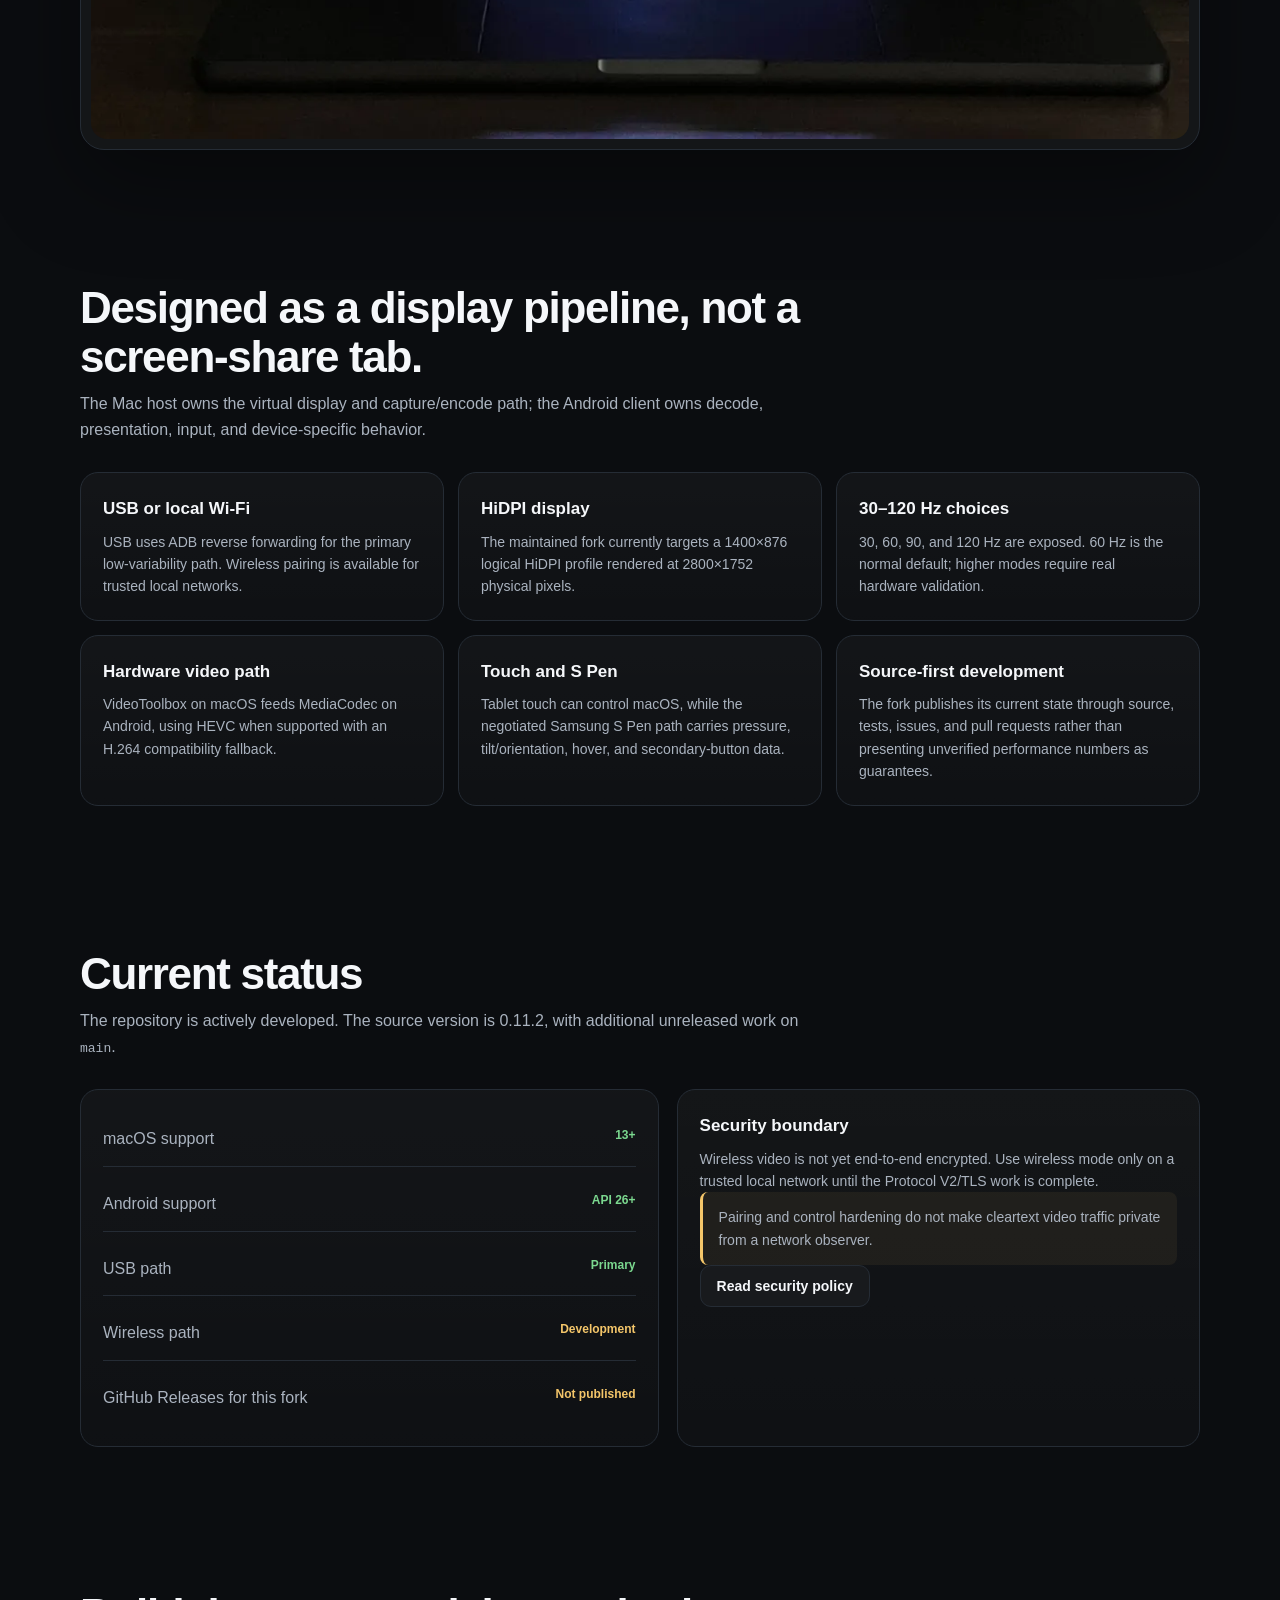
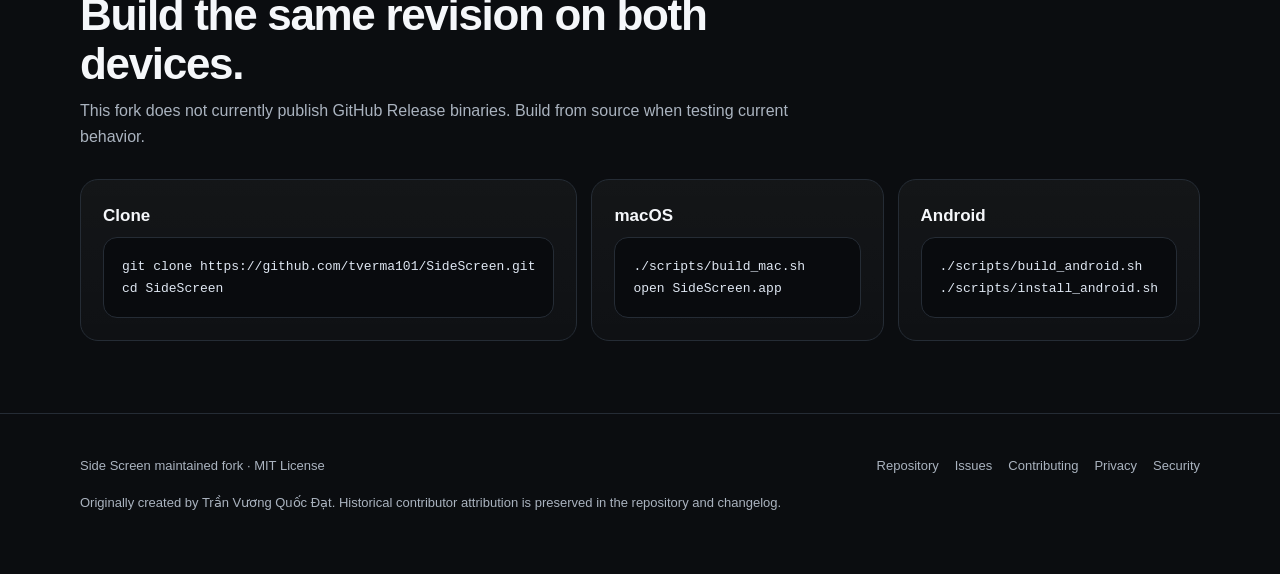
==== commit 3cf5a89f: "docs: replace stale website with fork-accurate landing page" ====
--- a/website/index.html
+++ b/website/index.html
@@ -1,422 +1,276 @@
-<!DOCTYPE html>
+<!doctype html>
 <html lang="en">
-
 <head>
-    <meta charset="UTF-8">
-    <meta name="viewport" content="width=device-width, initial-scale=1.0">
-    <title>Side Screen - Turn Your Tablet into a Second Display for Mac</title>
-    <meta name="description"
-        content="Transform your Android tablet into a second display for macOS — USB-C or wireless over WiFi. Under 30ms latency with async pipeline, hardware H.265 acceleration, HiDPI Retina support, Universal Binary for Apple Silicon & Intel, gaming ready. Free and open source.">
-    <meta name="keywords"
-        content="second display mac, android tablet display, usb-c display, virtual display macos, dual monitor mac, tablet second screen, hidpi retina mac display, apple silicon intel universal binary">
-    <meta property="og:title" content="Side Screen - Second Display for Mac">
-    <meta property="og:description"
-        content="Transform your Android tablet into a second display for macOS. Under 30ms latency, hardware accelerated, gaming ready.">
-    <meta property="og:type" content="website">
-    <meta property="og:url" content="https://sidescreen.dev">
-    <meta property="og:image" content="https://sidescreen.dev/assets/og-image.jpg">
-    <meta property="og:image:width" content="1200">
-    <meta property="og:image:height" content="630">
-    <meta name="twitter:card" content="summary_large_image">
-    <meta name="twitter:title" content="Side Screen - Second Display for Mac">
-    <meta name="twitter:description" content="Transform your Android tablet into a second display for macOS. Under 30ms latency, hardware accelerated, gaming ready.">
-    <meta name="twitter:image" content="https://sidescreen.dev/assets/og-image.jpg">
-    <meta name="theme-color" content="#007AFF">
-    <link rel="canonical" href="https://sidescreen.dev">
-    <link rel="icon" href="./assets/favicon.png">
-    <link rel="preconnect" href="https://fonts.googleapis.com">
-    <link rel="preconnect" href="https://fonts.gstatic.com" crossorigin>
-    <link href="https://fonts.googleapis.com/css2?family=Inter:wght@300;400;500;600;700&display=swap" rel="stylesheet">
-    <link rel="stylesheet" href="styles.css">
-
-    <!-- Structured Data -->
-    <script type="application/ld+json">
-    {
-        "@context": "https://schema.org",
-        "@type": "SoftwareApplication",
-        "name": "Side Screen",
-        "description": "Transform your Android tablet into a second display for macOS — USB-C cable or wireless over WiFi (QR-pair once, reconnect when requested).",
-        "applicationCategory": "UtilitiesApplication",
-        "operatingSystem": "macOS, Android",
-        "offers": {
-            "@type": "Offer",
-            "price": "0",
-            "priceCurrency": "USD"
-        },
-        "author": {
-            "@type": "Person",
-            "name": "Tran Vuong Quoc Dat"
-        }
-    }
-    </script>
+  <meta charset="utf-8" />
+  <meta name="viewport" content="width=device-width, initial-scale=1" />
+  <title>Side Screen — Android tablet as a macOS second display</title>
+  <meta name="description" content="Side Screen turns an Android tablet into a second display for macOS over USB or Wi-Fi. Open-source macOS host and Android client." />
+  <meta name="theme-color" content="#0b0d10" />
+  <link rel="icon" href="./assets/favicon.png" />
+  <style>
+    :root {
+      color-scheme: dark;
+      --bg: #0b0d10;
+      --surface: #12161b;
+      --surface-2: #171c22;
+      --text: #f5f7fa;
+      --muted: #aab3bf;
+      --line: #252c35;
+      --accent: #5ea4ff;
+      --accent-2: #8bc0ff;
+      --good: #7bd88f;
+      --warn: #f4c66a;
+      --radius: 18px;
+      --max: 1120px;
+    }
+
+    * { box-sizing: border-box; }
+    html { scroll-behavior: smooth; }
+    body {
+      margin: 0;
+      font-family: -apple-system, BlinkMacSystemFont, "Segoe UI", sans-serif;
+      background: radial-gradient(circle at 50% -10%, #162238 0, var(--bg) 38rem);
+      color: var(--text);
+      line-height: 1.6;
+    }
+    a { color: inherit; }
+    .wrap { width: min(calc(100% - 40px), var(--max)); margin: 0 auto; }
+    header {
+      position: sticky;
+      top: 0;
+      z-index: 20;
+      backdrop-filter: blur(18px);
+      background: rgba(11, 13, 16, .78);
+      border-bottom: 1px solid rgba(255,255,255,.06);
+    }
+    .nav {
+      min-height: 68px;
+      display: flex;
+      align-items: center;
+      justify-content: space-between;
+      gap: 20px;
+    }
+    .brand { display: inline-flex; align-items: center; gap: 10px; font-weight: 700; text-decoration: none; }
+    .brand img { width: 34px; height: 34px; border-radius: 9px; }
+    .nav-links { display: flex; gap: 20px; align-items: center; }
+    .nav-links a { text-decoration: none; color: var(--muted); font-size: 14px; }
+    .nav-links a:hover { color: var(--text); }
+    .button {
+      display: inline-flex;
+      align-items: center;
+      justify-content: center;
+      gap: 8px;
+      min-height: 42px;
+      padding: 0 16px;
+      border: 1px solid var(--line);
+      border-radius: 11px;
+      text-decoration: none;
+      font-weight: 650;
+      font-size: 14px;
+      background: rgba(255,255,255,.03);
+    }
+    .button.primary { background: var(--text); color: #0a0c0f; border-color: var(--text); }
+    .button:hover { transform: translateY(-1px); }
+    .hero { padding: 92px 0 62px; text-align: center; }
+    .eyebrow {
+      display: inline-flex;
+      gap: 8px;
+      align-items: center;
+      padding: 7px 11px;
+      border-radius: 999px;
+      border: 1px solid var(--line);
+      color: var(--muted);
+      font-size: 13px;
+      background: rgba(255,255,255,.025);
+    }
+    .eyebrow strong { color: var(--good); }
+    h1 { font-size: clamp(42px, 7vw, 78px); line-height: 1.02; letter-spacing: -.045em; margin: 24px auto 18px; max-width: 900px; }
+    .lead { max-width: 760px; margin: 0 auto; color: var(--muted); font-size: clamp(18px, 2.2vw, 22px); }
+    .hero-actions { display: flex; flex-wrap: wrap; justify-content: center; gap: 12px; margin-top: 30px; }
+    .hero-shot {
+      margin-top: 54px;
+      padding: 10px;
+      border: 1px solid var(--line);
+      border-radius: 24px;
+      background: rgba(255,255,255,.035);
+      box-shadow: 0 30px 90px rgba(0,0,0,.38);
+    }
+    .hero-shot img { display: block; width: 100%; border-radius: 16px; }
+    section { padding: 72px 0; }
+    .section-head { max-width: 720px; margin-bottom: 30px; }
+    .section-head h2 { font-size: clamp(30px, 4vw, 44px); line-height: 1.1; letter-spacing: -.03em; margin: 0 0 10px; }
+    .section-head p { margin: 0; color: var(--muted); }
+    .grid { display: grid; grid-template-columns: repeat(3, 1fr); gap: 14px; }
+    .card {
+      background: linear-gradient(180deg, rgba(255,255,255,.035), rgba(255,255,255,.015));
+      border: 1px solid var(--line);
+      border-radius: var(--radius);
+      padding: 22px;
+    }
+    .card h3 { margin: 0 0 8px; font-size: 17px; }
+    .card p { margin: 0; color: var(--muted); font-size: 14px; }
+    .status { display: grid; grid-template-columns: 1.05fr .95fr; gap: 18px; }
+    .status-list { display: grid; gap: 10px; }
+    .status-row { display: flex; justify-content: space-between; gap: 20px; padding: 14px 0; border-bottom: 1px solid var(--line); }
+    .status-row:last-child { border-bottom: 0; }
+    .status-row span:first-child { color: var(--muted); }
+    .tag { font-size: 12px; font-weight: 700; color: var(--good); }
+    .tag.warn { color: var(--warn); }
+    pre {
+      margin: 0;
+      padding: 18px;
+      overflow: auto;
+      border-radius: 14px;
+      border: 1px solid var(--line);
+      background: #090b0e;
+      color: #dfe7f2;
+      font: 13px/1.65 ui-monospace, SFMono-Regular, Menlo, monospace;
+    }
+    .notice { border-left: 3px solid var(--warn); padding: 14px 16px; background: rgba(244,198,106,.06); color: var(--muted); border-radius: 8px; }
+    footer { padding: 42px 0 60px; border-top: 1px solid var(--line); color: var(--muted); font-size: 13px; }
+    .footer-row { display: flex; justify-content: space-between; gap: 20px; flex-wrap: wrap; }
+    .footer-links { display: flex; gap: 16px; flex-wrap: wrap; }
+    .footer-links a { color: var(--muted); text-decoration: none; }
+    .footer-links a:hover { color: var(--text); }
+    @media (max-width: 820px) {
+      .grid { grid-template-columns: 1fr; }
+      .status { grid-template-columns: 1fr; }
+      .nav-links a:not(.button) { display: none; }
+      .hero { padding-top: 66px; }
+    }
+  </style>
 </head>
-
 <body>
-    <!-- Header -->
-    <header id="header">
-        <div class="container header-container">
-            <a href="#home" class="logo">
-                <img src="./assets/main_logo.webp" alt="Side Screen Logo" width="32" height="32">
-                <span class="logo-text">Side Screen</span>
-            </a>
-            <nav>
-                <ul class="nav-links">
-                    <li><a href="#features" class="nav-link">Features</a></li>
-                    <li><a href="#how-it-works" class="nav-link">How It Works</a></li>
-                    <li><a href="#faq" class="nav-link">FAQ</a></li>
-                    <li><a href="donate.html" target="_blank" rel="noopener noreferrer" class="nav-link">Donate</a></li>
-                </ul>
-            </nav>
-            <div class="header-actions">
-                <button class="theme-toggle" id="theme-toggle" aria-label="Toggle dark mode">
-                    <svg class="icon-moon" width="20" height="20" viewBox="0 0 24 24" fill="none" stroke="currentColor" stroke-width="2">
-                        <path d="M21 12.79A9 9 0 1 1 11.21 3 7 7 0 0 0 21 12.79z"></path>
-                    </svg>
-                    <svg class="icon-sun" width="20" height="20" viewBox="0 0 24 24" fill="none" stroke="currentColor" stroke-width="2">
-                        <circle cx="12" cy="12" r="5"></circle>
-                        <line x1="12" y1="1" x2="12" y2="3"></line>
-                        <line x1="12" y1="21" x2="12" y2="23"></line>
-                        <line x1="4.22" y1="4.22" x2="5.64" y2="5.64"></line>
-                        <line x1="18.36" y1="18.36" x2="19.78" y2="19.78"></line>
-                        <line x1="1" y1="12" x2="3" y2="12"></line>
-                        <line x1="21" y1="12" x2="23" y2="12"></line>
-                        <line x1="4.22" y1="19.78" x2="5.64" y2="18.36"></line>
-                        <line x1="18.36" y1="5.64" x2="19.78" y2="4.22"></line>
-                    </svg>
-                </button>
-                <a href="https://github.com/tranvuongquocdat/SideScreen" target="_blank" rel="noopener noreferrer" class="btn btn-outline"><svg width="16" height="16" viewBox="0 0 24 24" fill="currentColor" style="vertical-align:-2px;margin-right:6px"><path d="M12 0C5.37 0 0 5.37 0 12c0 5.31 3.435 9.795 8.205 11.385.6.105.825-.255.825-.57 0-.285-.015-1.23-.015-2.235-3.015.555-3.795-.735-4.035-1.41-.135-.345-.72-1.41-1.23-1.695-.42-.225-1.02-.78-.015-.795.945-.015 1.62.87 1.845 1.23 1.08 1.815 2.805 1.305 3.495.99.105-.78.42-1.305.765-1.605-2.67-.3-5.46-1.335-5.46-5.925 0-1.305.465-2.385 1.23-3.225-.12-.3-.54-1.53.12-3.18 0 0 1.005-.315 3.3 1.23.96-.27 1.98-.405 3-.405s2.04.135 3 .405c2.295-1.56 3.3-1.23 3.3-1.23.66 1.65.24 2.88.12 3.18.765.84 1.23 1.905 1.23 3.225 0 4.605-2.805 5.625-5.475 5.925.435.375.81 1.095.81 2.22 0 1.605-.015 2.895-.015 3.3 0 .315.225.69.825.57A12.02 12.02 0 0 0 24 12c0-6.63-5.37-12-12-12z"/></svg>GitHub</a>
-                <a href="#download" class="btn btn-primary">Download</a>
-                <button class="mobile-menu-btn" id="mobile-menu-btn" aria-label="Toggle mobile menu">
-                    <svg width="24" height="24" viewBox="0 0 24 24" fill="none" stroke="currentColor" stroke-width="2">
-                        <line x1="3" y1="12" x2="21" y2="12"></line>
-                        <line x1="3" y1="6" x2="21" y2="6"></line>
-                        <line x1="3" y1="18" x2="21" y2="18"></line>
-                    </svg>
-                </button>
-            </div>
-        </div>
-    </header>
-
-    <!-- Hero Section -->
-    <section class="hero section" id="home">
-        <div class="container">
-            <div class="hero-content">
-                <div class="privacy-badge">
-                    <svg width="16" height="16" viewBox="0 0 24 24" fill="none" stroke="currentColor" stroke-width="2">
-                        <path d="M12 22s8-4 8-10V5l-8-3-8 3v7c0 6 8 10 8 10z"></path>
-                    </svg>
-                    <span>Privacy First · Open Source</span>
-                </div>
-
-                <div class="privacy-highlights">
-                    <span class="privacy-highlight">Native Performance</span>
-                    <span class="privacy-highlight">USB-C or Wireless</span>
-                    <span class="privacy-highlight">Universal Binary</span>
-                    <span class="privacy-highlight">HiDPI Ready</span>
-                </div>
-
-                <h1 class="hero-title">Your tablet, your second screen.</h1>
-                <p class="hero-subtitle">
-                    Transform your Android tablet into a second display for your Mac — plug in over USB-C, or pair once with a QR scan and stream wirelessly over WiFi.
-                    Under 30ms latency on USB, hardware accelerated, gaming ready.
-                </p>
-
-                <div class="hero-actions">
-                    <a href="#download" class="btn btn-primary btn-large download-btn">Get It Now</a>
-                    <a href="#features" class="btn btn-outline btn-large">See Features</a>
-                </div>
-
-                <p class="support-callout">Built by an indie developer.</p>
-                <div class="support-links">
-                    <a href="donate.html" target="_blank" rel="noopener noreferrer" class="btn btn-coffee">Support Development</a>
-                    <a href="https://github.com/tranvuongquocdat/SideScreen" target="_blank" rel="noopener noreferrer" class="btn btn-outline"><svg width="16" height="16" viewBox="0 0 24 24" fill="currentColor" style="vertical-align:-2px;margin-right:6px"><path d="M12 0C5.37 0 0 5.37 0 12c0 5.31 3.435 9.795 8.205 11.385.6.105.825-.255.825-.57 0-.285-.015-1.23-.015-2.235-3.015.555-3.795-.735-4.035-1.41-.135-.345-.72-1.41-1.23-1.695-.42-.225-1.02-.78-.015-.795.945-.015 1.62.87 1.845 1.23 1.08 1.815 2.805 1.305 3.495.99.105-.78.42-1.305.765-1.605-2.67-.3-5.46-1.335-5.46-5.925 0-1.305.465-2.385 1.23-3.225-.12-.3-.54-1.53.12-3.18 0 0 1.005-.315 3.3 1.23.96-.27 1.98-.405 3-.405s2.04.135 3 .405c2.295-1.56 3.3-1.23 3.3-1.23.66 1.65.24 2.88.12 3.18.765.84 1.23 1.905 1.23 3.225 0 4.605-2.805 5.625-5.475 5.925.435.375.81 1.095.81 2.22 0 1.605-.015 2.895-.015 3.3 0 .315.225.69.825.57A12.02 12.02 0 0 0 24 12c0-6.63-5.37-12-12-12z"/></svg>GitHub</a>
-                    <a href="https://discord.gg/4aAPvPFz8d" target="_blank" rel="noopener noreferrer" class="btn btn-outline"><svg width="16" height="16" viewBox="0 0 24 24" fill="currentColor" style="vertical-align:-2px;margin-right:6px"><path d="M20.317 4.37a19.791 19.791 0 0 0-4.885-1.515.074.074 0 0 0-.079.037c-.21.375-.444.864-.608 1.25a18.27 18.27 0 0 0-5.487 0 12.64 12.64 0 0 0-.617-1.25.077.077 0 0 0-.079-.037A19.736 19.736 0 0 0 3.677 4.37a.07.07 0 0 0-.032.027C.533 9.046-.32 13.58.099 18.057a.082.082 0 0 0 .031.057 19.9 19.9 0 0 0 5.993 3.03.078.078 0 0 0 .084-.028 14.09 14.09 0 0 0 1.226-1.994.076.076 0 0 0-.041-.106 13.107 13.107 0 0 1-1.872-.892.077.077 0 0 1-.008-.128 10.2 10.2 0 0 0 .372-.292.074.074 0 0 1 .077-.01c3.928 1.793 8.18 1.793 12.062 0a.074.074 0 0 1 .078.01c.12.098.246.198.373.292a.077.077 0 0 1-.006.127 12.299 12.299 0 0 1-1.873.892.077.077 0 0 0-.041.107c.36.698.772 1.362 1.225 1.993a.076.076 0 0 0 .084.028 19.839 19.839 0 0 0 6.002-3.03.077.077 0 0 0 .032-.054c.5-5.177-.838-9.674-3.549-13.66a.061.061 0 0 0-.031-.03zM8.02 15.33c-1.183 0-2.157-1.085-2.157-2.419 0-1.333.956-2.419 2.157-2.419 1.21 0 2.176 1.096 2.157 2.42 0 1.333-.956 2.418-2.157 2.418zm7.975 0c-1.183 0-2.157-1.085-2.157-2.419 0-1.333.955-2.419 2.157-2.419 1.21 0 2.176 1.096 2.157 2.42 0 1.333-.946 2.418-2.157 2.418z"/></svg>Discord</a>
-                </div>
-            </div>
-
-            <div class="hero-visual">
-                <div class="hero-image-container">
-                    <img src="./assets/hero-screenshot.webp" alt="Side Screen — MacBook with Android tablet as second display via USB-C" loading="eager"/>
-                </div>
-            </div>
-        </div>
-    </section>
-
-    <!-- Features Section -->
-    <section class="features section" id="features">
-        <div class="container">
-            <h2 class="section-title">One seamless experience.</h2>
-            <p class="section-subtitle">Built for performance, designed for simplicity</p>
-
-            <div class="special-features-grid">
-                <!-- Feature 1: Virtual Display — text left, image right -->
-                <div class="special-feature-item">
-                    <div class="special-feature-content">
-                        <h3 class="special-feature-title">Virtual Display</h3>
-                        <p class="special-feature-description">Create a true virtual monitor on your Mac. Drag windows to your tablet just like a real display — not mirroring, but extending your workspace.</p>
-                    </div>
-                    <div class="special-feature-media">
-                        <img src="./assets/feature-virtual-display.webp" alt="macOS Display Preferences showing SideScreen virtual display" loading="lazy"/>
-                    </div>
-                </div>
-
-                <!-- Feature 2: Performance — image left, text right -->
-                <div class="special-feature-item">
-                    <div class="special-feature-content">
-                        <h3 class="special-feature-title">Under 30ms Latency</h3>
-                        <p class="special-feature-description">Async pipeline with hardware H.265 on both ends. Buttery smooth frames with Choreographer vsync alignment.</p>
-                    </div>
-                    <div class="special-feature-media">
-                        <img src="./assets/android-performance.webp" alt="Side Screen streaming with stats overlay showing FPS and bitrate" loading="lazy"/>
-                    </div>
-                </div>
-
-                <!-- Feature 3: Customizable — text left, image right -->
-                <div class="special-feature-item">
-                    <div class="special-feature-content">
-                        <h3 class="special-feature-title">Fully Customizable</h3>
-                        <p class="special-feature-description">Resolution up to 8K, 30–120 FPS, Gaming Boost mode, HiDPI (Retina) for pixel-perfect sharpness. Fine-tune everything from the Mac app.</p>
-                    </div>
-                    <div class="special-feature-media special-feature-media-pair">
-                        <img src="./assets/mac-settings-1.webp" alt="macOS Settings — Display configuration" loading="lazy"/>
-                        <img src="./assets/mac-settings-2.webp" alt="macOS Settings — Streaming and status" loading="lazy"/>
-                    </div>
-                </div>
-
-                <!-- Feature 4: Android app — image left, text right -->
-                <div class="special-feature-item">
-                    <div class="special-feature-content">
-                        <h3 class="special-feature-title">USB or Wireless, Your Pick</h3>
-                        <p class="special-feature-description">Plug in USB-C for the lowest latency, or scan a one-time QR code from the Mac to pair wirelessly over WiFi — later launches offer one-tap Reconnect. Touch input with prediction works the same way in both modes.</p>
-                    </div>
-                    <div class="special-feature-media">
-                        <img src="./assets/android-settings.webp" alt="Android app connection screen with checklist" loading="lazy"/>
-                    </div>
-                </div>
-
-                <!-- Feature 5: Wireless — text left, image right -->
-                <div class="special-feature-item">
-                    <div class="special-feature-content">
-                        <h3 class="special-feature-title">Truly Wireless</h3>
-                        <p class="special-feature-description">No cable, no compromise. Pair once with a QR code and the tablet remembers the Mac — later launches offer one-tap Reconnect over WiFi. The auth token is generated locally and stays on your Mac; reset it any time to revoke access.</p>
-                    </div>
-                    <div class="special-feature-media">
-                        <img src="./assets/wireless_feature.webp" alt="Side Screen wireless connection in action" loading="lazy"/>
-                    </div>
-                </div>
-
-                <!-- Feature 6: Headless / portable Mac — image left, text right -->
-                <div class="special-feature-item">
-                    <div class="special-feature-content">
-                        <h3 class="special-feature-title">Headless / Portable Mac</h3>
-                        <p class="special-feature-description">Run a Mac with no display of its own — a Mac Studio or Mini on the go, or a laptop in clamshell — using the tablet as its only screen. Turn on Launch at Login and Auto-start streaming, and the Mac boots straight into serving the tablet, with nothing to press on the Mac.</p>
-                    </div>
-                    <div class="special-feature-media">
-                        <img src="./assets/launch_at_login_feature.webp" alt="Side Screen Launch at Login and auto-start settings" loading="lazy"/>
-                    </div>
-                </div>
-            </div>
-        </div>
-    </section>
-
-    <!-- How It Works Section -->
-    <section class="how-it-works section" id="how-it-works">
-        <div class="container">
-            <h2 class="section-title">Get started in 3 steps</h2>
-            <p class="section-subtitle">From download to second screen in under 5 minutes</p>
-
-            <div class="steps">
-                <div class="step">
-                    <div class="step-number">1</div>
-                    <h3>Download & Install</h3>
-                    <p>Get Side Screen for your Mac and install the Android app on your tablet.</p>
-                </div>
-
-                <div class="step-arrow">
-                    <svg width="24" height="24" viewBox="0 0 24 24" fill="none" stroke="currentColor" stroke-width="2">
-                        <line x1="5" y1="12" x2="19" y2="12"></line>
-                        <polyline points="12 5 19 12 12 19"></polyline>
-                    </svg>
-                </div>
-
-                <div class="step">
-                    <div class="step-number">2</div>
-                    <h3>Pick a connection</h3>
-                    <p><strong>USB-C</strong> — plug the cable in (port forwarding is automatic). Or <strong>Wireless</strong> — open the Mac's Wireless tab and scan the QR code with the Android app.</p>
-                </div>
-
-                <div class="step-arrow">
-                    <svg width="24" height="24" viewBox="0 0 24 24" fill="none" stroke="currentColor" stroke-width="2">
-                        <line x1="5" y1="12" x2="19" y2="12"></line>
-                        <polyline points="12 5 19 12 12 19"></polyline>
-                    </svg>
-                </div>
-
-                <div class="step">
-                    <div class="step-number">3</div>
-                    <h3>Enjoy!</h3>
-                    <p>Stream starts when you tap Connect or Reconnect. Pairings are remembered, but the tablet never reconnects without your action.</p>
-                </div>
-            </div>
-        </div>
-    </section>
-
-    <!-- Download Section -->
-    <section class="download section" id="download">
-        <div class="container">
-            <h2 class="section-title">Download Side Screen</h2>
-            <p class="section-subtitle">Free and open source. Always.</p>
-
-            <div class="download-options">
-                <a href="https://github.com/tranvuongquocdat/SideScreen/releases/latest" target="_blank" rel="noopener noreferrer" class="download-card download-btn">
-                    <div class="download-icon">
-                        <svg width="48" height="48" viewBox="0 0 24 24" fill="currentColor">
-                            <path d="M12 0c-6.626 0-12 5.373-12 12 0 5.302 3.438 9.8 8.207 11.387.599.111.793-.261.793-.577v-2.234c-3.338.726-4.033-1.416-4.033-1.416-.546-1.387-1.333-1.756-1.333-1.756-1.089-.745.083-.729.083-.729 1.205.084 1.839 1.237 1.839 1.237 1.07 1.834 2.807 1.304 3.492.997.107-.775.418-1.305.762-1.604-2.665-.305-5.467-1.334-5.467-5.931 0-1.311.469-2.381 1.236-3.221-.124-.303-.535-1.524.117-3.176 0 0 1.008-.322 3.301 1.23.957-.266 1.983-.399 3.003-.404 1.02.005 2.047.138 3.006.404 2.291-1.552 3.297-1.23 3.297-1.23.653 1.653.242 2.874.118 3.176.77.84 1.235 1.911 1.235 3.221 0 4.609-2.807 5.624-5.479 5.921.43.372.823 1.102.823 2.222v3.293c0 .319.192.694.801.576 4.765-1.589 8.199-6.086 8.199-11.386 0-6.627-5.373-12-12-12z"/>
-                        </svg>
-                    </div>
-                    <h3>GitHub Releases</h3>
-                    <p class="download-version-text">Download from GitHub</p>
-                    <span class="download-action">Download</span>
-                </a>
-
-                <div class="download-card alt">
-                    <div class="download-icon">
-                        <svg width="48" height="48" viewBox="0 0 24 24" fill="none" stroke="currentColor" stroke-width="2">
-                            <polyline points="16 18 22 12 16 6"></polyline>
-                            <polyline points="8 6 2 12 8 18"></polyline>
-                        </svg>
-                    </div>
-                    <h3>Build from Source</h3>
-                    <p>Clone the repo and build yourself</p>
-                    <code class="download-code">git clone https://github.com/tranvuongquocdat/SideScreen</code>
-                </div>
-            </div>
-
-            <div class="download-note">
-                <p><strong>macOS Gatekeeper:</strong> Open DMG, drag to Applications. If macOS says "damaged":</p>
-                <div class="download-cmd"><code>sudo xattr -cr /Applications/SideScreen.app</code><button class="copy-btn" onclick="copyCmd(this)">Copy</button></div>
-                <p style="margin-top: 1rem;"><strong>⚠️ ADB Required:</strong> The Mac app needs <code>adb</code> to communicate with your Android device. If the app doesn't show "Running", install ADB first:</p>
-                <p style="margin-top: 0.5rem;">1. Install Homebrew (if you don't have it):</p>
-                <div class="download-cmd"><code>/bin/bash -c "$(curl -fsSL https://raw.githubusercontent.com/Homebrew/install/HEAD/install.sh)"</code><button class="copy-btn" onclick="copyCmd(this)">Copy</button></div>
-                <p style="margin-top: 0.5rem;">2. Install ADB:</p>
-                <div class="download-cmd"><code>brew install --cask android-platform-tools</code><button class="copy-btn" onclick="copyCmd(this)">Copy</button></div>
-            </div>
-
-            <div class="download-requirements">
-                <span class="download-requirement">macOS 14.0+</span>
-                <span class="download-requirement">Apple Silicon & Intel</span>
-                <span class="download-requirement">Android 8.0+</span>
-            </div>
-        </div>
-    </section>
-
-    <!-- Donation Modal -->
-    <div id="donation-modal" class="modal-overlay">
-        <div class="modal-content">
-            <button class="modal-close" aria-label="Close modal">&times;</button>
-            <h2 class="modal-title">Love Side Screen?</h2>
-            <p class="modal-text">Side Screen is built by an indie developer and kept 100% free. If you find it useful, consider supporting development.</p>
-            <div class="modal-actions">
-                <a href="donate.html" target="_blank" rel="noopener noreferrer" class="btn btn-primary">Support Development</a>
-                <button id="proceed-to-download" class="btn btn-outline">Continue to Download</button>
-            </div>
-        </div>
+  <header>
+    <div class="wrap nav">
+      <a class="brand" href="#top">
+        <img src="./assets/main_logo.webp" alt="" />
+        <span>Side Screen</span>
+      </a>
+      <nav class="nav-links" aria-label="Primary navigation">
+        <a href="#features">Features</a>
+        <a href="#status">Status</a>
+        <a href="#build">Build</a>
+        <a class="button" href="https://github.com/tverma101/SideScreen">GitHub</a>
+      </nav>
     </div>
-
-    <!-- FAQ Section -->
-    <section class="faq section" id="faq">
-        <div class="container">
-            <h2 class="section-title">Frequently Asked Questions</h2>
-
-            <div class="faq-list">
-                <details class="faq-item">
-                    <summary>Does it work wirelessly?</summary>
-                    <p>Yes — since 0.8.0. Open the Wireless tab on the Mac, scan the QR code with the Android app, and you're paired. Later launches offer one-tap Reconnect. Both devices need to be on the same WiFi (5 GHz strongly recommended). USB-C still gives the lowest latency for drawing or fast-paced gaming.</p>
-                </details>
-
-                <details class="faq-item">
-                    <summary>macOS says "SideScreen is damaged"</summary>
-                    <p>This happens because the app isn't notarized by Apple. Open Terminal and run: <code>sudo xattr -cr /Applications/SideScreen.app</code>, then open the app again.</p>
-                </details>
-
-                <details class="faq-item">
-                    <summary>What's the latency like?</summary>
-                    <p>USB-C: under 30 ms end-to-end with the async pipeline (hardware H.265 encoding, Choreographer vsync, TCP_NODELAY). Wireless adds 10–50 ms depending on WiFi quality — not noticeable for text/web/video, but USB still wins for drawing precision and fast gaming.</p>
-                </details>
-
-                <details class="faq-item">
-                    <summary>Is wireless mode safe on shared WiFi?</summary>
-                    <p>Each Mac generates a private 32-byte token on first wireless toggle, embedded in the QR. Only devices that scanned that QR can connect. If you ever want to revoke access (lost a tablet, switched WiFi, etc.), click <strong>Reset Token</strong> on the Mac — every paired device gets booted and must re-scan a fresh QR.</p>
-                </details>
-
-                <details class="faq-item">
-                    <summary>Does it work with iPad?</summary>
-                    <p>Currently, only Android tablets are supported. iOS support may be considered in the future.</p>
-                </details>
-
-                <details class="faq-item">
-                    <summary>Is it really free?</summary>
-                    <p>Yes! Side Screen is free and open source under the MIT license. If you find it useful, consider <a href="donate.html" target="_blank" rel="noopener noreferrer">supporting development</a>.</p>
-                </details>
-
-                <details class="faq-item">
-                    <summary>Do I need to run any terminal commands?</summary>
-                    <p>No! The Mac app automatically runs <code>adb reverse</code> to set up port forwarding when streaming starts. Just make sure <code>adb</code> is installed (via <code>brew install android-platform-tools</code>).</p>
-                </details>
-            </div>
-        </div>
-    </section>
-
-    <!-- Footer -->
-    <footer class="footer">
-        <div class="container">
-            <div class="footer-content">
-                <div class="footer-brand">
-                    <img src="./assets/main_logo.webp" alt="Side Screen" width="32" height="32">
-                    <span>Side Screen</span>
-                </div>
-
-                <div class="footer-links">
-                    <a href="https://github.com/tranvuongquocdat/SideScreen" target="_blank" rel="noopener noreferrer"><svg width="14" height="14" viewBox="0 0 24 24" fill="currentColor" style="vertical-align:-2px;margin-right:4px"><path d="M12 0C5.37 0 0 5.37 0 12c0 5.31 3.435 9.795 8.205 11.385.6.105.825-.255.825-.57 0-.285-.015-1.23-.015-2.235-3.015.555-3.795-.735-4.035-1.41-.135-.345-.72-1.41-1.23-1.695-.42-.225-1.02-.78-.015-.795.945-.015 1.62.87 1.845 1.23 1.08 1.815 2.805 1.305 3.495.99.105-.78.42-1.305.765-1.605-2.67-.3-5.46-1.335-5.46-5.925 0-1.305.465-2.385 1.23-3.225-.12-.3-.54-1.53.12-3.18 0 0 1.005-.315 3.3 1.23.96-.27 1.98-.405 3-.405s2.04.135 3 .405c2.295-1.56 3.3-1.23 3.3-1.23.66 1.65.24 2.88.12 3.18.765.84 1.23 1.905 1.23 3.225 0 4.605-2.805 5.625-5.475 5.925.435.375.81 1.095.81 2.22 0 1.605-.015 2.895-.015 3.3 0 .315.225.69.825.57A12.02 12.02 0 0 0 24 12c0-6.63-5.37-12-12-12z"/></svg>GitHub</a>
-                    <a href="https://discord.gg/4aAPvPFz8d" target="_blank" rel="noopener noreferrer"><svg width="14" height="14" viewBox="0 0 24 24" fill="currentColor" style="vertical-align:-2px;margin-right:4px"><path d="M20.317 4.37a19.791 19.791 0 0 0-4.885-1.515.074.074 0 0 0-.079.037c-.21.375-.444.864-.608 1.25a18.27 18.27 0 0 0-5.487 0 12.64 12.64 0 0 0-.617-1.25.077.077 0 0 0-.079-.037A19.736 19.736 0 0 0 3.677 4.37a.07.07 0 0 0-.032.027C.533 9.046-.32 13.58.099 18.057a.082.082 0 0 0 .031.057 19.9 19.9 0 0 0 5.993 3.03.078.078 0 0 0 .084-.028 14.09 14.09 0 0 0 1.226-1.994.076.076 0 0 0-.041-.106 13.107 13.107 0 0 1-1.872-.892.077.077 0 0 1-.008-.128 10.2 10.2 0 0 0 .372-.292.074.074 0 0 1 .077-.01c3.928 1.793 8.18 1.793 12.062 0a.074.074 0 0 1 .078.01c.12.098.246.198.373.292a.077.077 0 0 1-.006.127 12.299 12.299 0 0 1-1.873.892.077.077 0 0 0-.041.107c.36.698.772 1.362 1.225 1.993a.076.076 0 0 0 .084.028 19.839 19.839 0 0 0 6.002-3.03.077.077 0 0 0 .032-.054c.5-5.177-.838-9.674-3.549-13.66a.061.061 0 0 0-.031-.03zM8.02 15.33c-1.183 0-2.157-1.085-2.157-2.419 0-1.333.956-2.419 2.157-2.419 1.21 0 2.176 1.096 2.157 2.42 0 1.333-.956 2.418-2.157 2.418zm7.975 0c-1.183 0-2.157-1.085-2.157-2.419 0-1.333.955-2.419 2.157-2.419 1.21 0 2.176 1.096 2.157 2.42 0 1.333-.946 2.418-2.157 2.418z"/></svg>Discord</a>
-                    <a href="https://github.com/tranvuongquocdat/SideScreen/issues" target="_blank" rel="noopener noreferrer">Report Bug</a>
-                    <a href="https://github.com/tranvuongquocdat/SideScreen/graphs/contributors" target="_blank" rel="noopener noreferrer">Contributors</a>
-                    <a href="https://github.com/tranvuongquocdat/SideScreen/blob/main/LICENSE" target="_blank" rel="noopener noreferrer">License</a>
-                    <a href="donate.html" target="_blank" rel="noopener noreferrer">Donate</a>
-                </div>
-
-                <p class="footer-copy">
-                    Made with &#10084; by Tran Vuong Quoc Dat.<br>
-                    Open source under MIT License.
-                </p>
-            </div>
-        </div>
-    </footer>
-
-    <!-- Toast Container -->
-    <div class="toast-container"></div>
-
-    <script src="scripts.js"></script>
-    <script>
-        function copyCmd(btn) {
-            const code = btn.parentElement.querySelector('code');
-            navigator.clipboard.writeText(code.textContent).then(() => {
-                btn.textContent = 'Copied';
-                setTimeout(() => { btn.textContent = 'Copy'; }, 1500);
-            });
-        }
-    </script>
-    <script>
-        // Fetch latest version
-        fetch('https://api.github.com/repos/tranvuongquocdat/SideScreen/releases/latest')
-            .then(r => r.json())
-            .then(d => {
-                const el = document.querySelector('.download-version-text');
-                if (el && d.tag_name) el.textContent = 'Download v' + d.tag_name + ' from GitHub';
-            })
-            .catch(() => {});
-
-    </script>
+  </header>
+
+  <main id="top">
+    <section class="hero">
+      <div class="wrap">
+        <div class="eyebrow"><strong>Open source</strong><span>macOS + Android</span></div>
+        <h1>Your Android tablet, as a real Mac second display.</h1>
+        <p class="lead">Side Screen creates a virtual macOS display and streams it to Android over USB or a local Wi‑Fi connection, with touch input and high-refresh options for supported hardware.</p>
+        <div class="hero-actions">
+          <a class="button primary" href="https://github.com/tverma101/SideScreen">View source</a>
+          <a class="button" href="#build">Build from source</a>
+          <a class="button" href="https://github.com/tverma101/SideScreen/blob/main/docs/PROJECT_STATUS.md">Project status</a>
+        </div>
+        <div class="hero-shot">
+          <img src="./assets/hero-screenshot.webp" alt="Side Screen running with a Mac and Android tablet" />
+        </div>
+      </div>
+    </section>
+
+    <section id="features">
+      <div class="wrap">
+        <div class="section-head">
+          <h2>Designed as a display pipeline, not a screen-share tab.</h2>
+          <p>The Mac host owns the virtual display and capture/encode path; the Android client owns decode, presentation, input, and device-specific behavior.</p>
+        </div>
+        <div class="grid">
+          <article class="card">
+            <h3>USB or local Wi‑Fi</h3>
+            <p>USB uses ADB reverse forwarding for the primary low-variability path. Wireless pairing is available for trusted local networks.</p>
+          </article>
+          <article class="card">
+            <h3>HiDPI display</h3>
+            <p>The maintained fork currently targets a 1400×876 logical HiDPI profile rendered at 2800×1752 physical pixels.</p>
+          </article>
+          <article class="card">
+            <h3>30–120 Hz choices</h3>
+            <p>30, 60, 90, and 120 Hz are exposed. 60 Hz is the normal default; higher modes require real hardware validation.</p>
+          </article>
+          <article class="card">
+            <h3>Hardware video path</h3>
+            <p>VideoToolbox on macOS feeds MediaCodec on Android, using HEVC when supported with an H.264 compatibility fallback.</p>
+          </article>
+          <article class="card">
+            <h3>Touch and S Pen</h3>
+            <p>Tablet touch can control macOS, while the negotiated Samsung S Pen path carries pressure, tilt/orientation, hover, and secondary-button data.</p>
+          </article>
+          <article class="card">
+            <h3>Source-first development</h3>
+            <p>The fork publishes its current state through source, tests, issues, and pull requests rather than presenting unverified performance numbers as guarantees.</p>
+          </article>
+        </div>
+      </div>
+    </section>
+
+    <section id="status">
+      <div class="wrap">
+        <div class="section-head">
+          <h2>Current status</h2>
+          <p>The repository is actively developed. The source version is 0.11.2, with additional unreleased work on <code>main</code>.</p>
+        </div>
+        <div class="status">
+          <div class="card status-list">
+            <div class="status-row"><span>macOS support</span><span class="tag">13+</span></div>
+            <div class="status-row"><span>Android support</span><span class="tag">API 26+</span></div>
+            <div class="status-row"><span>USB path</span><span class="tag">Primary</span></div>
+            <div class="status-row"><span>Wireless path</span><span class="tag warn">Development</span></div>
+            <div class="status-row"><span>GitHub Releases for this fork</span><span class="tag warn">Not published</span></div>
+          </div>
+          <div class="card">
+            <h3>Security boundary</h3>
+            <p>Wireless video is not yet end-to-end encrypted. Use wireless mode only on a trusted local network until the Protocol V2/TLS work is complete.</p>
+            <p class="notice">Pairing and control hardening do not make cleartext video traffic private from a network observer.</p>
+            <a class="button" href="https://github.com/tverma101/SideScreen/blob/main/SECURITY.md">Read security policy</a>
+          </div>
+        </div>
+      </div>
+    </section>
+
+    <section id="build">
+      <div class="wrap">
+        <div class="section-head">
+          <h2>Build the same revision on both devices.</h2>
+          <p>This fork does not currently publish GitHub Release binaries. Build from source when testing current behavior.</p>
+        </div>
+        <div class="grid">
+          <article class="card">
+            <h3>Clone</h3>
+            <pre>git clone https://github.com/tverma101/SideScreen.git
+cd SideScreen</pre>
+          </article>
+          <article class="card">
+            <h3>macOS</h3>
+            <pre>./scripts/build_mac.sh
+open SideScreen.app</pre>
+          </article>
+          <article class="card">
+            <h3>Android</h3>
+            <pre>./scripts/build_android.sh
+./scripts/install_android.sh</pre>
+          </article>
+        </div>
+      </div>
+    </section>
+  </main>
+
+  <footer>
+    <div class="wrap footer-row">
+      <span>Side Screen maintained fork · MIT License</span>
+      <div class="footer-links">
+        <a href="https://github.com/tverma101/SideScreen">Repository</a>
+        <a href="https://github.com/tverma101/SideScreen/issues">Issues</a>
+        <a href="https://github.com/tverma101/SideScreen/blob/main/CONTRIBUTING.md">Contributing</a>
+        <a href="https://github.com/tverma101/SideScreen/blob/main/PRIVACY.md">Privacy</a>
+        <a href="https://github.com/tverma101/SideScreen/blob/main/SECURITY.md">Security</a>
+      </div>
+    </div>
+    <div class="wrap" style="margin-top:16px">Originally created by Trần Vương Quốc Đạt. Historical contributor attribution is preserved in the repository and changelog.</div>
+  </footer>
 </body>
-
 </html>
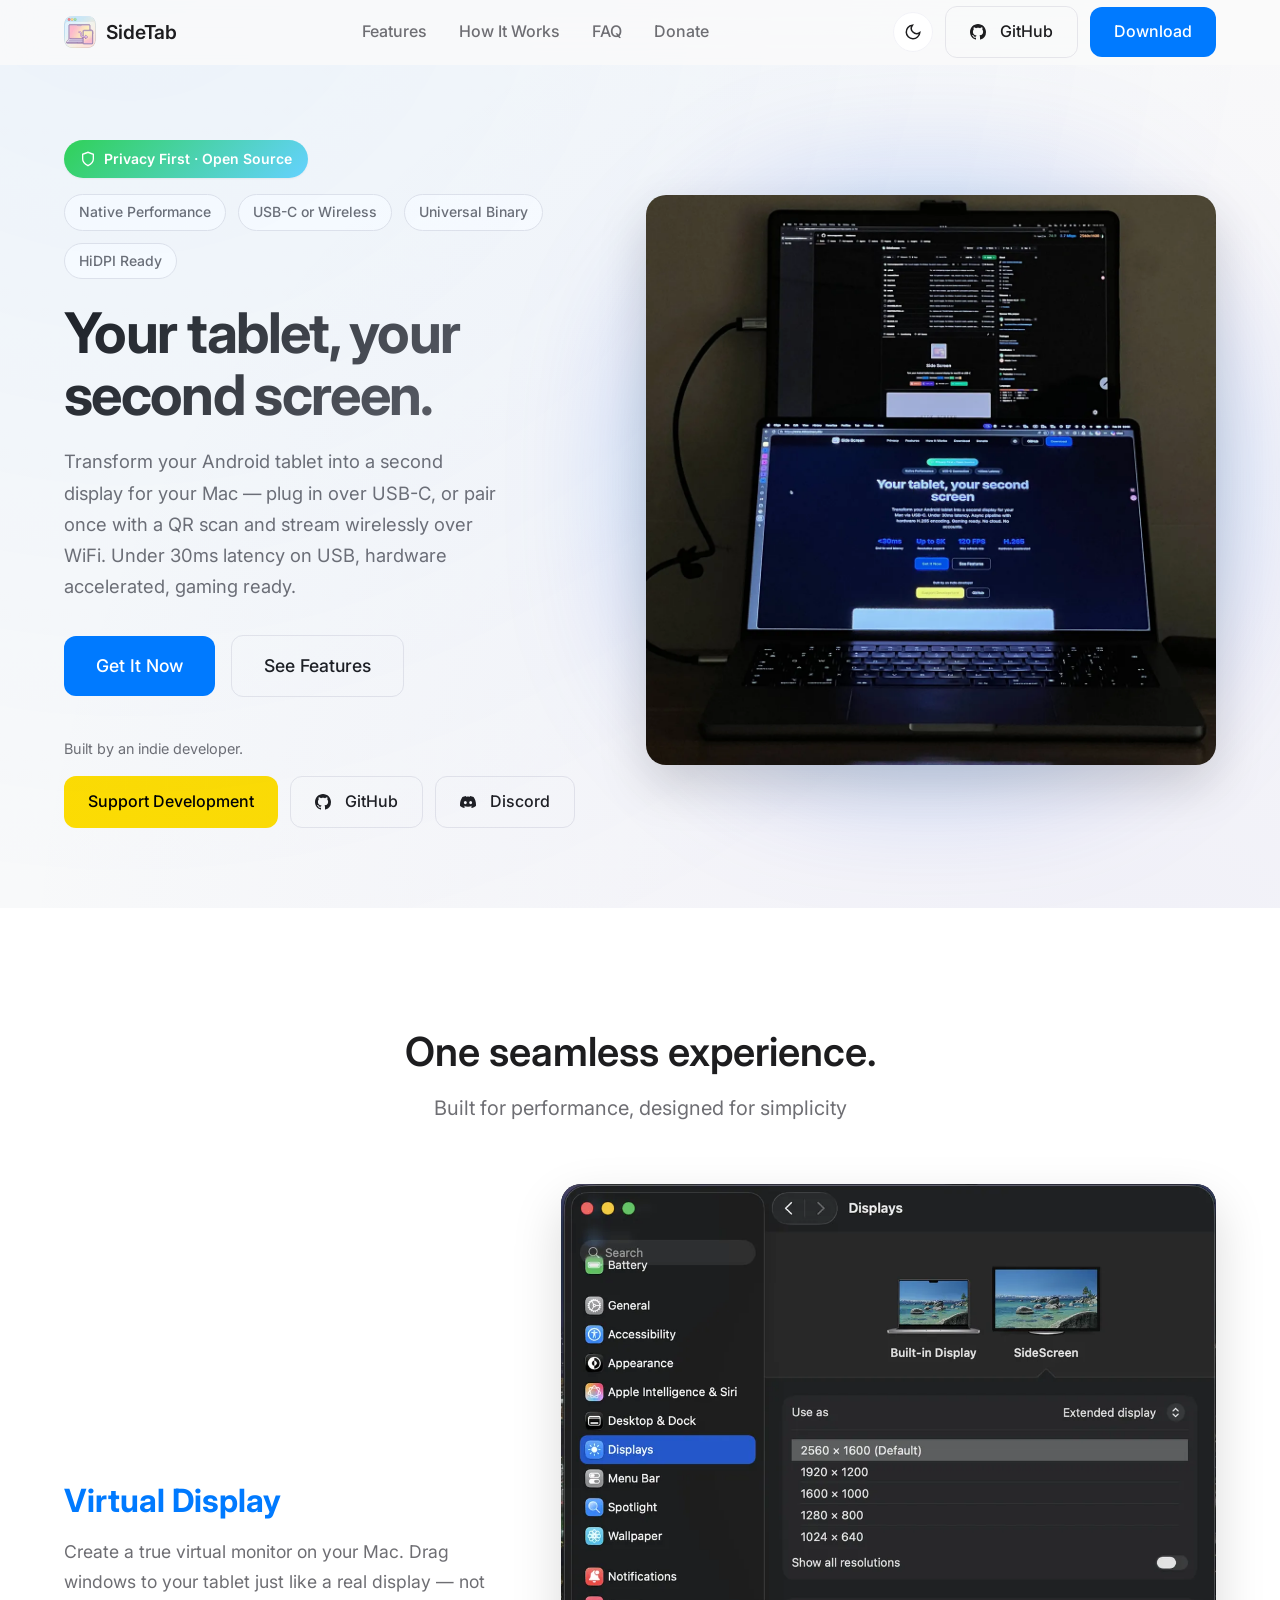
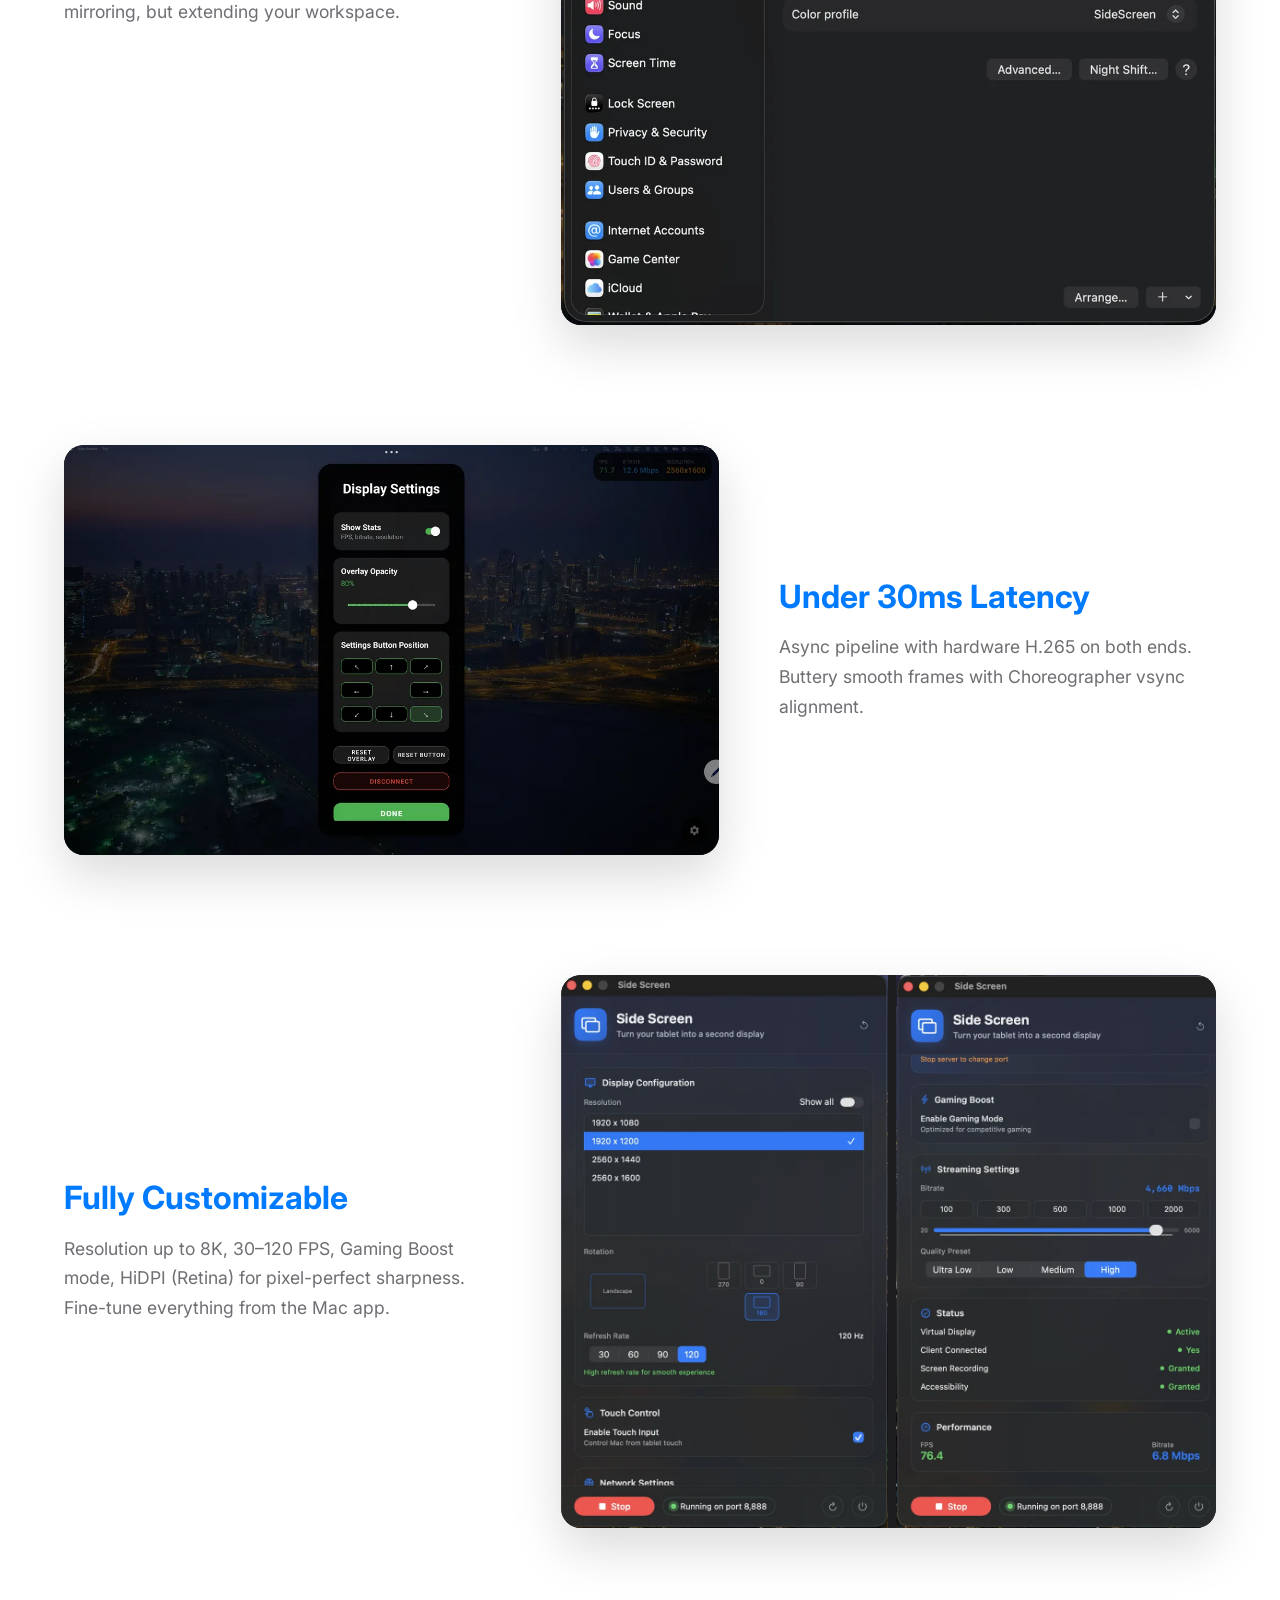
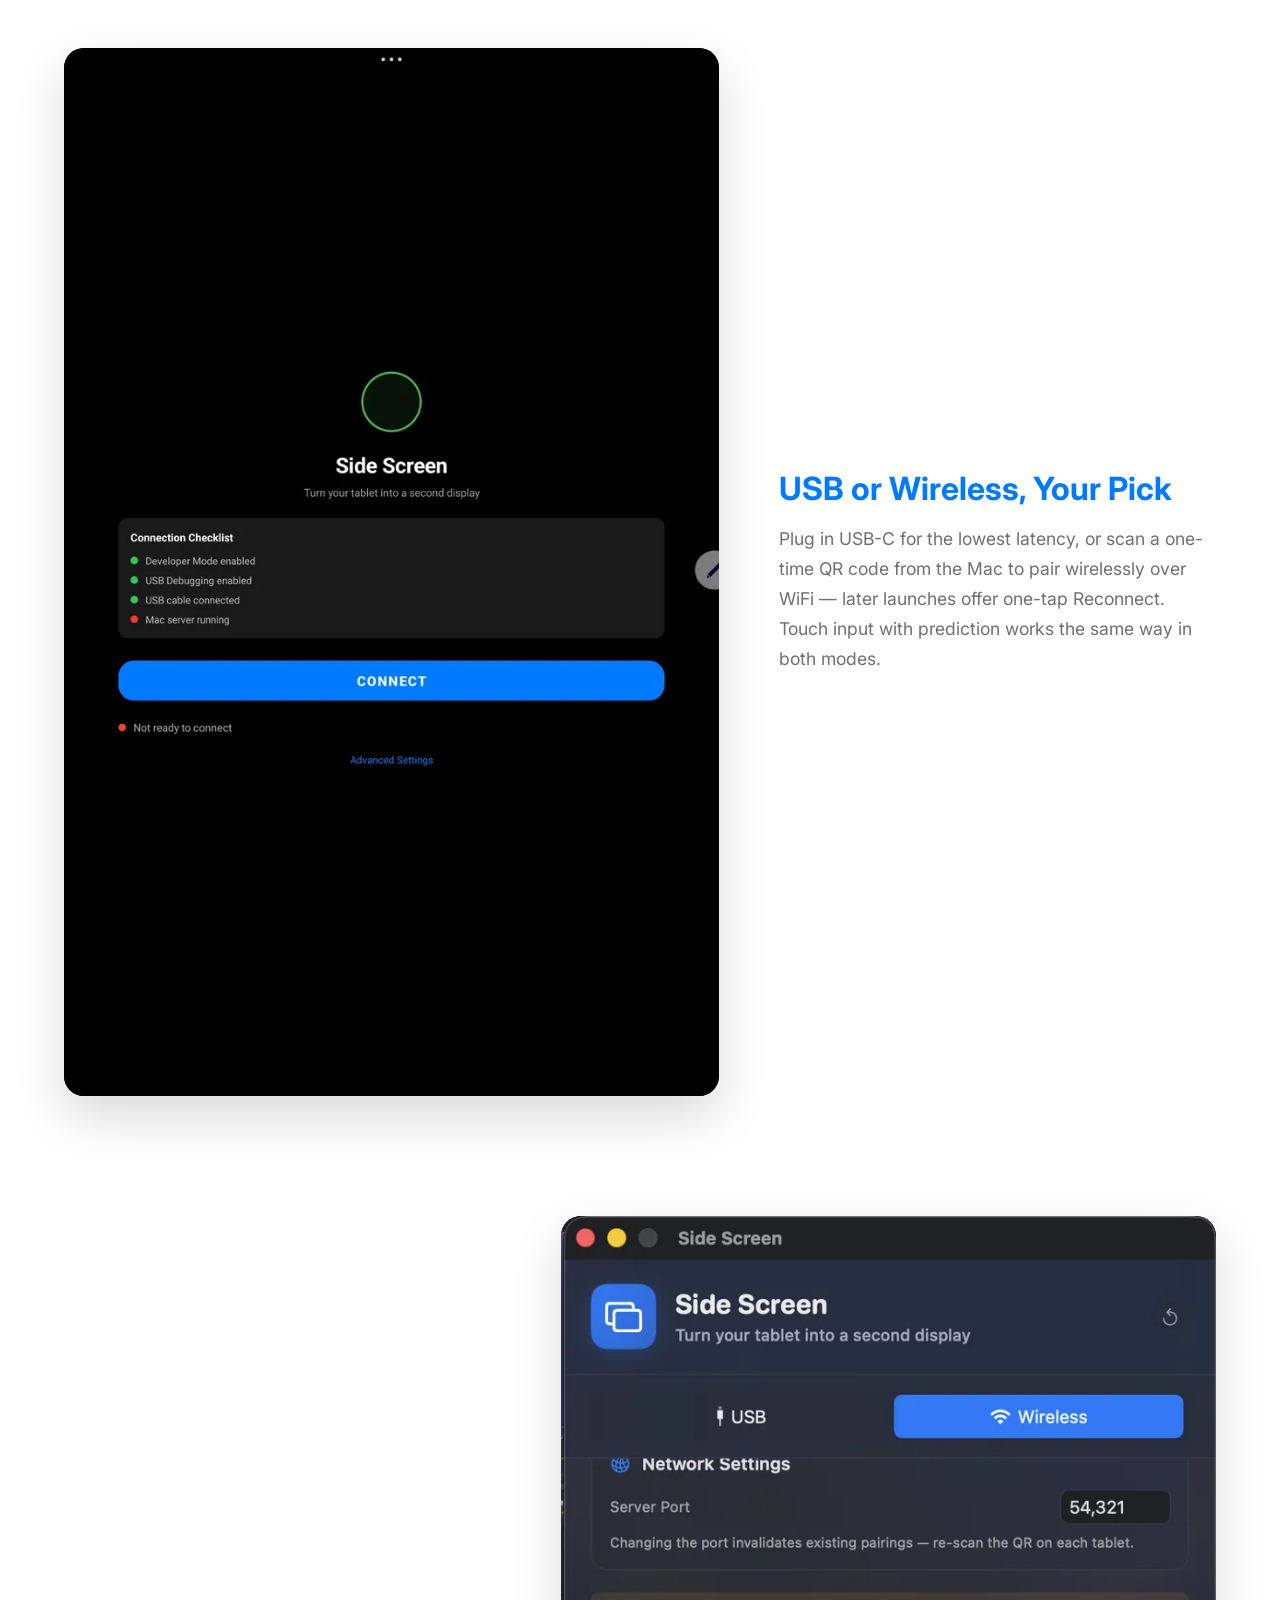
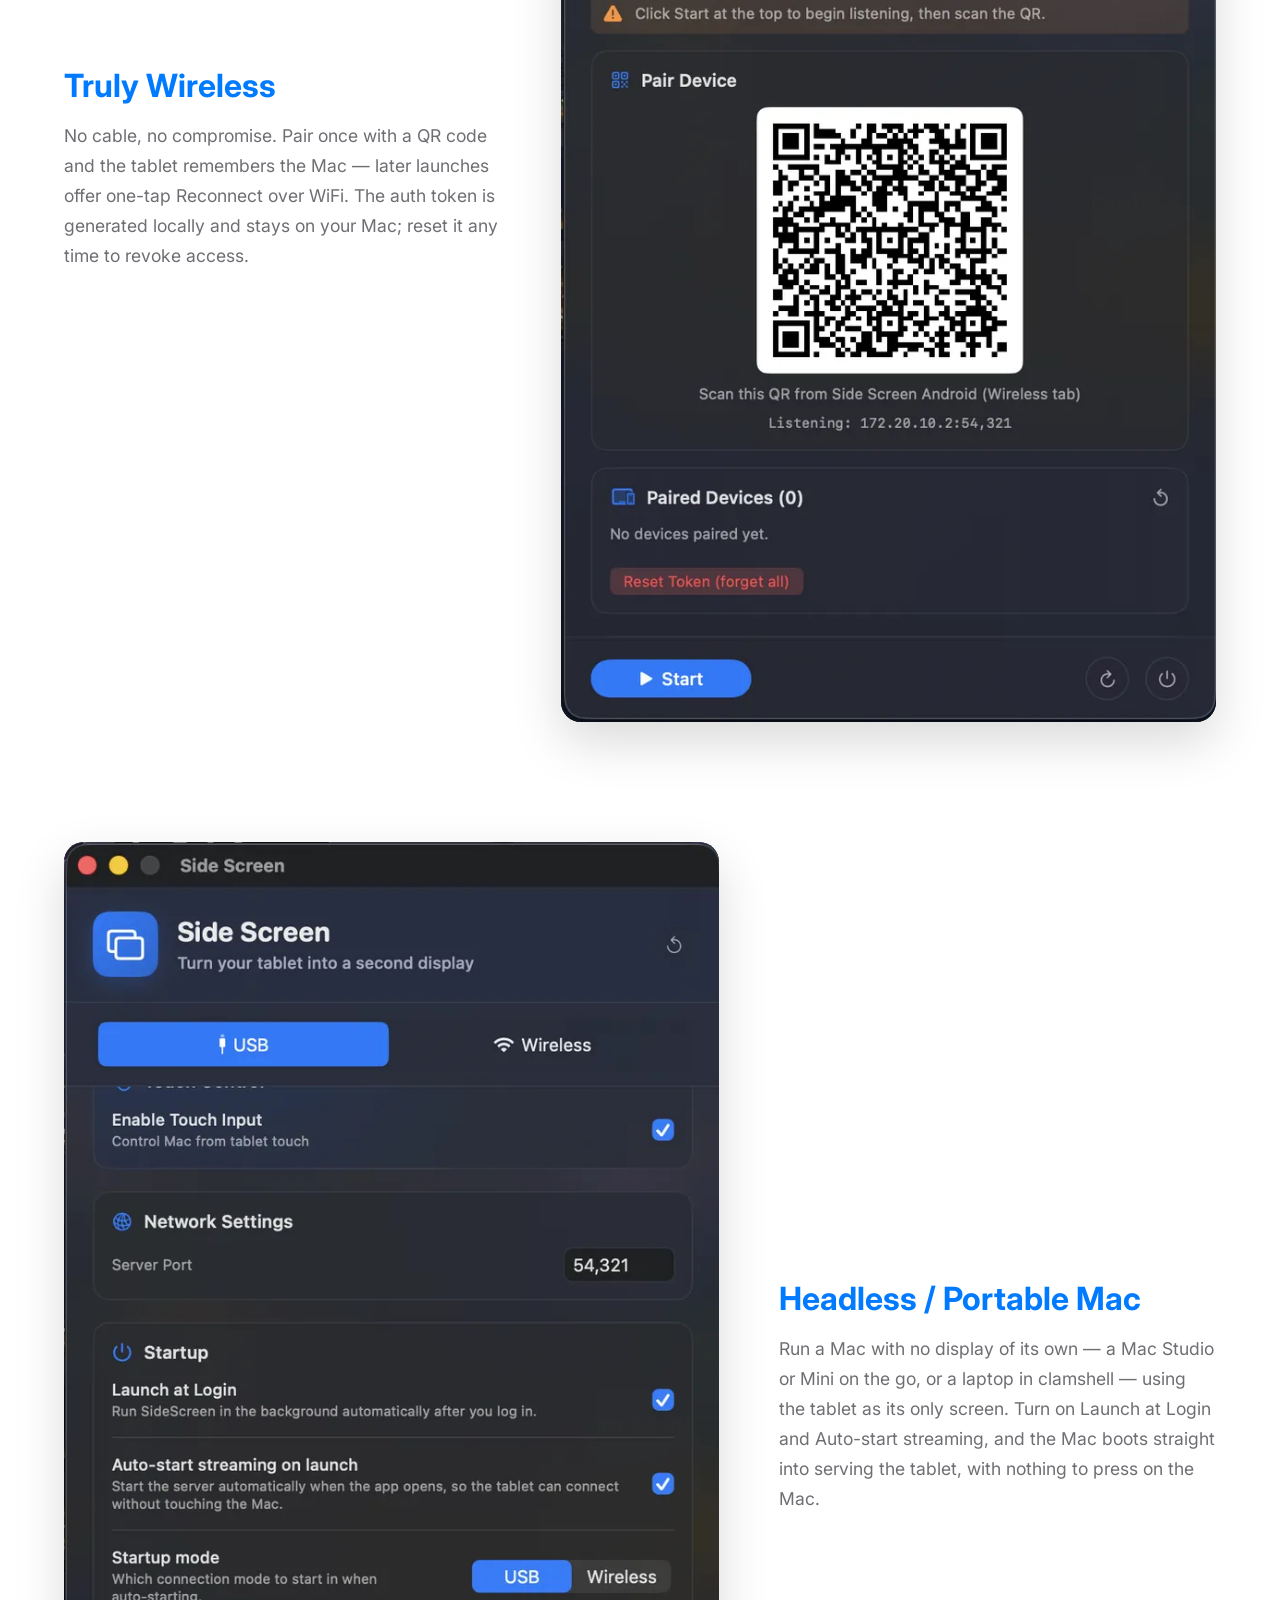
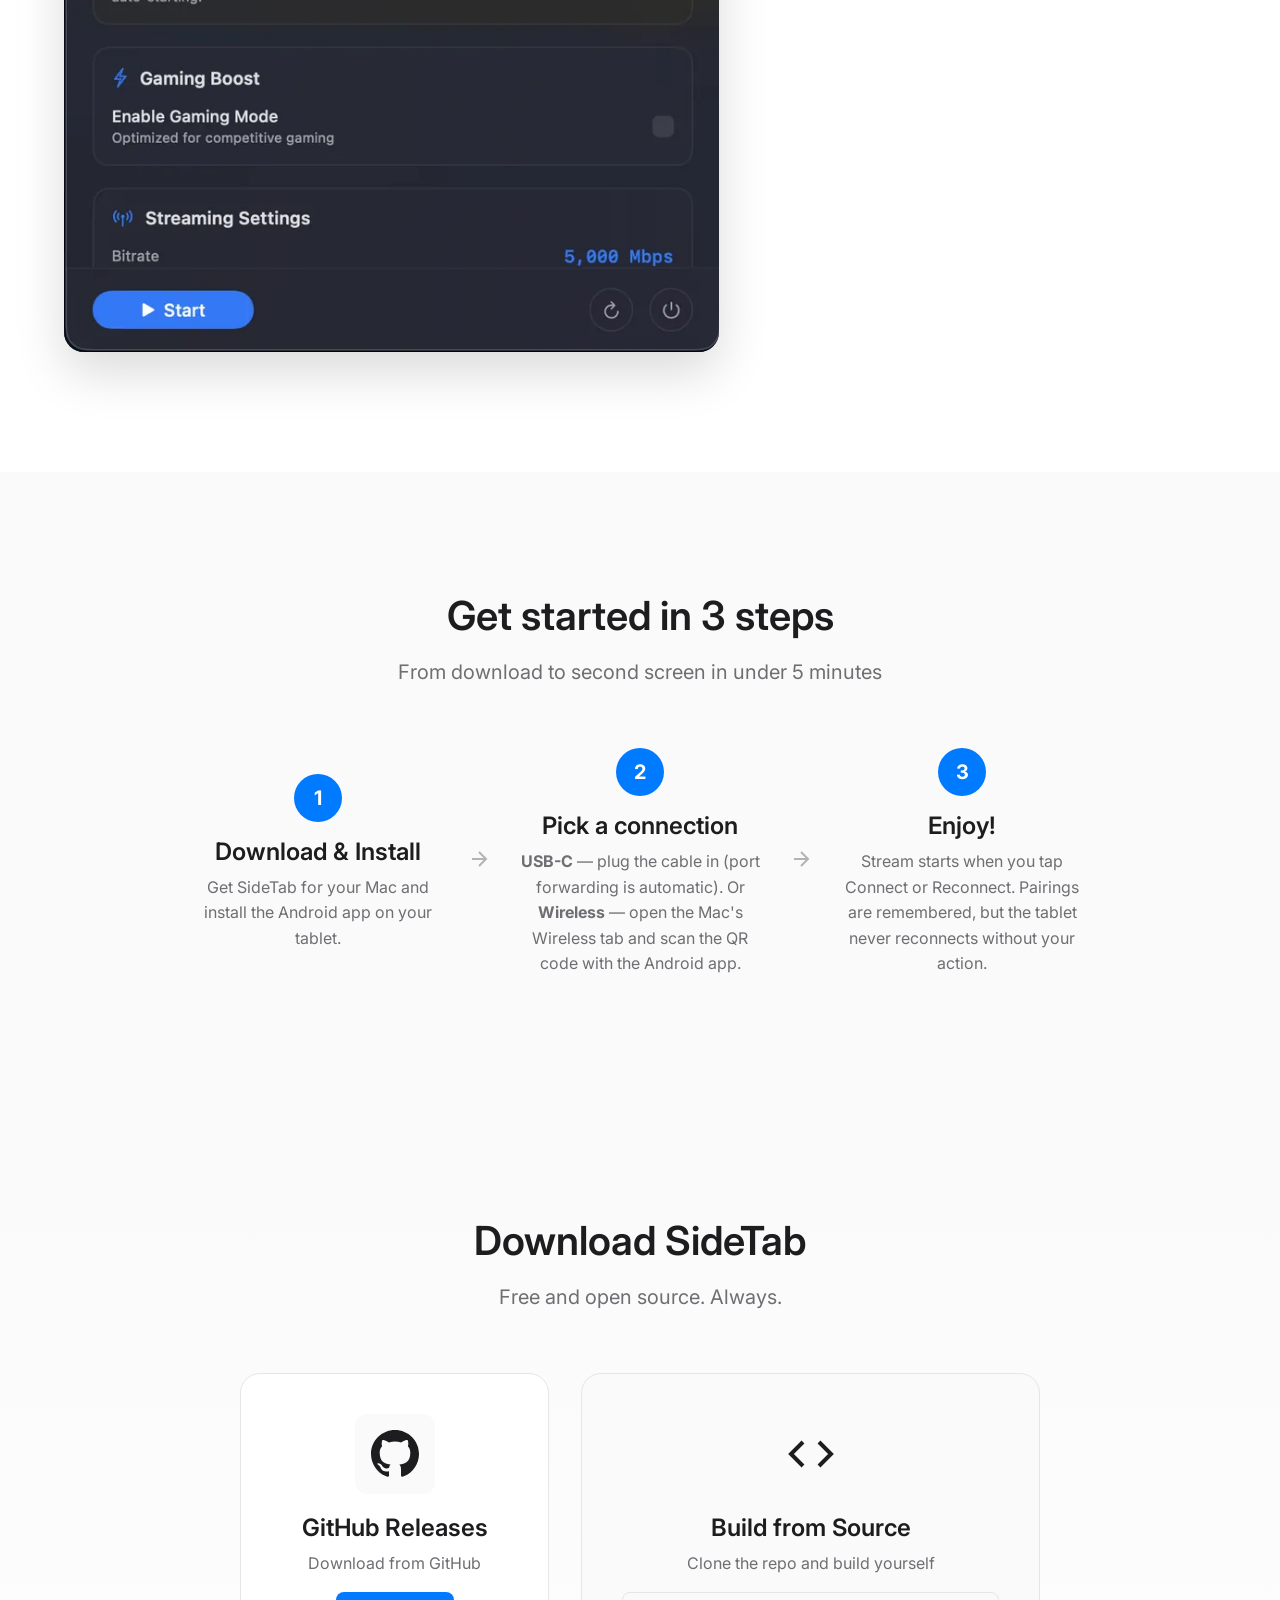
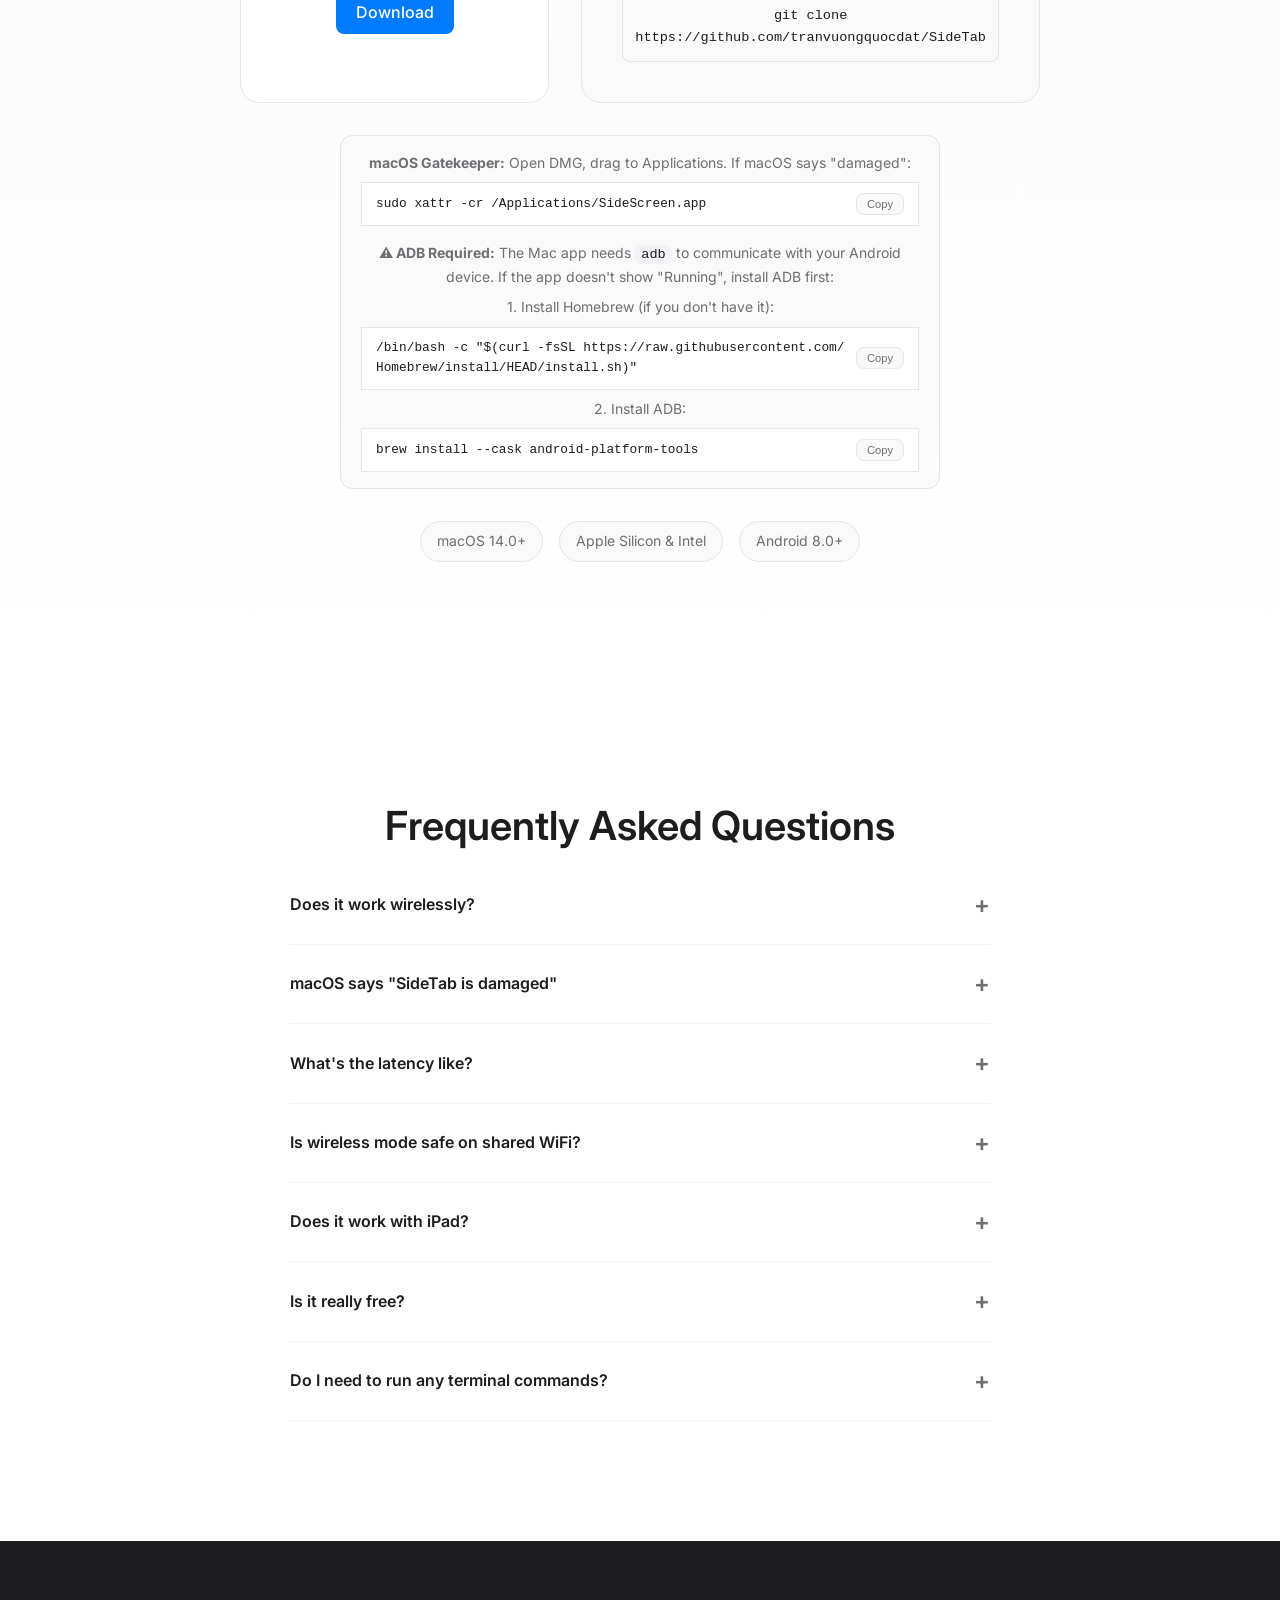
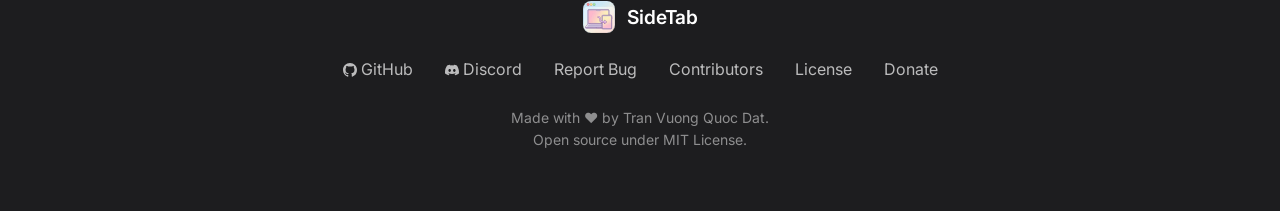
==== commit ddda116b: "feat: rebrand SideScreen as SideTab" ====
--- a/website/index.html
+++ b/website/index.html
@@ -1,276 +1,422 @@
-<!doctype html>
+<!DOCTYPE html>
 <html lang="en">
+
 <head>
-  <meta charset="utf-8" />
-  <meta name="viewport" content="width=device-width, initial-scale=1" />
-  <title>Side Screen — Android tablet as a macOS second display</title>
-  <meta name="description" content="Side Screen turns an Android tablet into a second display for macOS over USB or Wi-Fi. Open-source macOS host and Android client." />
-  <meta name="theme-color" content="#0b0d10" />
-  <link rel="icon" href="./assets/favicon.png" />
-  <style>
-    :root {
-      color-scheme: dark;
-      --bg: #0b0d10;
-      --surface: #12161b;
-      --surface-2: #171c22;
-      --text: #f5f7fa;
-      --muted: #aab3bf;
-      --line: #252c35;
-      --accent: #5ea4ff;
-      --accent-2: #8bc0ff;
-      --good: #7bd88f;
-      --warn: #f4c66a;
-      --radius: 18px;
-      --max: 1120px;
+    <meta charset="UTF-8">
+    <meta name="viewport" content="width=device-width, initial-scale=1.0">
+    <title>SideTab - Turn Your Tablet into a Second Display for Mac</title>
+    <meta name="description"
+        content="Transform your Android tablet into a second display for macOS — USB-C or wireless over WiFi. Under 30ms latency with async pipeline, hardware H.265 acceleration, HiDPI Retina support, Universal Binary for Apple Silicon & Intel, gaming ready. Free and open source.">
+    <meta name="keywords"
+        content="second display mac, android tablet display, usb-c display, virtual display macos, dual monitor mac, tablet second screen, hidpi retina mac display, apple silicon intel universal binary">
+    <meta property="og:title" content="SideTab - Second Display for Mac">
+    <meta property="og:description"
+        content="Transform your Android tablet into a second display for macOS. Under 30ms latency, hardware accelerated, gaming ready.">
+    <meta property="og:type" content="website">
+    <meta property="og:url" content="https://sidescreen.dev">
+    <meta property="og:image" content="https://sidescreen.dev/assets/og-image.jpg">
+    <meta property="og:image:width" content="1200">
+    <meta property="og:image:height" content="630">
+    <meta name="twitter:card" content="summary_large_image">
+    <meta name="twitter:title" content="SideTab - Second Display for Mac">
+    <meta name="twitter:description" content="Transform your Android tablet into a second display for macOS. Under 30ms latency, hardware accelerated, gaming ready.">
+    <meta name="twitter:image" content="https://sidescreen.dev/assets/og-image.jpg">
+    <meta name="theme-color" content="#007AFF">
+    <link rel="canonical" href="https://sidescreen.dev">
+    <link rel="icon" href="./assets/favicon.png">
+    <link rel="preconnect" href="https://fonts.googleapis.com">
+    <link rel="preconnect" href="https://fonts.gstatic.com" crossorigin>
+    <link href="https://fonts.googleapis.com/css2?family=Inter:wght@300;400;500;600;700&display=swap" rel="stylesheet">
+    <link rel="stylesheet" href="styles.css">
+
+    <!-- Structured Data -->
+    <script type="application/ld+json">
+    {
+        "@context": "https://schema.org",
+        "@type": "SoftwareApplication",
+        "name": "SideTab",
+        "description": "Transform your Android tablet into a second display for macOS — USB-C cable or wireless over WiFi (QR-pair once, reconnect when requested).",
+        "applicationCategory": "UtilitiesApplication",
+        "operatingSystem": "macOS, Android",
+        "offers": {
+            "@type": "Offer",
+            "price": "0",
+            "priceCurrency": "USD"
+        },
+        "author": {
+            "@type": "Person",
+            "name": "Tran Vuong Quoc Dat"
+        }
     }
-
-    * { box-sizing: border-box; }
-    html { scroll-behavior: smooth; }
-    body {
-      margin: 0;
-      font-family: -apple-system, BlinkMacSystemFont, "Segoe UI", sans-serif;
-      background: radial-gradient(circle at 50% -10%, #162238 0, var(--bg) 38rem);
-      color: var(--text);
-      line-height: 1.6;
-    }
-    a { color: inherit; }
-    .wrap { width: min(calc(100% - 40px), var(--max)); margin: 0 auto; }
-    header {
-      position: sticky;
-      top: 0;
-      z-index: 20;
-      backdrop-filter: blur(18px);
-      background: rgba(11, 13, 16, .78);
-      border-bottom: 1px solid rgba(255,255,255,.06);
-    }
-    .nav {
-      min-height: 68px;
-      display: flex;
-      align-items: center;
-      justify-content: space-between;
-      gap: 20px;
-    }
-    .brand { display: inline-flex; align-items: center; gap: 10px; font-weight: 700; text-decoration: none; }
-    .brand img { width: 34px; height: 34px; border-radius: 9px; }
-    .nav-links { display: flex; gap: 20px; align-items: center; }
-    .nav-links a { text-decoration: none; color: var(--muted); font-size: 14px; }
-    .nav-links a:hover { color: var(--text); }
-    .button {
-      display: inline-flex;
-      align-items: center;
-      justify-content: center;
-      gap: 8px;
-      min-height: 42px;
-      padding: 0 16px;
-      border: 1px solid var(--line);
-      border-radius: 11px;
-      text-decoration: none;
-      font-weight: 650;
-      font-size: 14px;
-      background: rgba(255,255,255,.03);
-    }
-    .button.primary { background: var(--text); color: #0a0c0f; border-color: var(--text); }
-    .button:hover { transform: translateY(-1px); }
-    .hero { padding: 92px 0 62px; text-align: center; }
-    .eyebrow {
-      display: inline-flex;
-      gap: 8px;
-      align-items: center;
-      padding: 7px 11px;
-      border-radius: 999px;
-      border: 1px solid var(--line);
-      color: var(--muted);
-      font-size: 13px;
-      background: rgba(255,255,255,.025);
-    }
-    .eyebrow strong { color: var(--good); }
-    h1 { font-size: clamp(42px, 7vw, 78px); line-height: 1.02; letter-spacing: -.045em; margin: 24px auto 18px; max-width: 900px; }
-    .lead { max-width: 760px; margin: 0 auto; color: var(--muted); font-size: clamp(18px, 2.2vw, 22px); }
-    .hero-actions { display: flex; flex-wrap: wrap; justify-content: center; gap: 12px; margin-top: 30px; }
-    .hero-shot {
-      margin-top: 54px;
-      padding: 10px;
-      border: 1px solid var(--line);
-      border-radius: 24px;
-      background: rgba(255,255,255,.035);
-      box-shadow: 0 30px 90px rgba(0,0,0,.38);
-    }
-    .hero-shot img { display: block; width: 100%; border-radius: 16px; }
-    section { padding: 72px 0; }
-    .section-head { max-width: 720px; margin-bottom: 30px; }
-    .section-head h2 { font-size: clamp(30px, 4vw, 44px); line-height: 1.1; letter-spacing: -.03em; margin: 0 0 10px; }
-    .section-head p { margin: 0; color: var(--muted); }
-    .grid { display: grid; grid-template-columns: repeat(3, 1fr); gap: 14px; }
-    .card {
-      background: linear-gradient(180deg, rgba(255,255,255,.035), rgba(255,255,255,.015));
-      border: 1px solid var(--line);
-      border-radius: var(--radius);
-      padding: 22px;
-    }
-    .card h3 { margin: 0 0 8px; font-size: 17px; }
-    .card p { margin: 0; color: var(--muted); font-size: 14px; }
-    .status { display: grid; grid-template-columns: 1.05fr .95fr; gap: 18px; }
-    .status-list { display: grid; gap: 10px; }
-    .status-row { display: flex; justify-content: space-between; gap: 20px; padding: 14px 0; border-bottom: 1px solid var(--line); }
-    .status-row:last-child { border-bottom: 0; }
-    .status-row span:first-child { color: var(--muted); }
-    .tag { font-size: 12px; font-weight: 700; color: var(--good); }
-    .tag.warn { color: var(--warn); }
-    pre {
-      margin: 0;
-      padding: 18px;
-      overflow: auto;
-      border-radius: 14px;
-      border: 1px solid var(--line);
-      background: #090b0e;
-      color: #dfe7f2;
-      font: 13px/1.65 ui-monospace, SFMono-Regular, Menlo, monospace;
-    }
-    .notice { border-left: 3px solid var(--warn); padding: 14px 16px; background: rgba(244,198,106,.06); color: var(--muted); border-radius: 8px; }
-    footer { padding: 42px 0 60px; border-top: 1px solid var(--line); color: var(--muted); font-size: 13px; }
-    .footer-row { display: flex; justify-content: space-between; gap: 20px; flex-wrap: wrap; }
-    .footer-links { display: flex; gap: 16px; flex-wrap: wrap; }
-    .footer-links a { color: var(--muted); text-decoration: none; }
-    .footer-links a:hover { color: var(--text); }
-    @media (max-width: 820px) {
-      .grid { grid-template-columns: 1fr; }
-      .status { grid-template-columns: 1fr; }
-      .nav-links a:not(.button) { display: none; }
-      .hero { padding-top: 66px; }
-    }
-  </style>
+    </script>
 </head>
+
 <body>
-  <header>
-    <div class="wrap nav">
-      <a class="brand" href="#top">
-        <img src="./assets/main_logo.webp" alt="" />
-        <span>Side Screen</span>
-      </a>
-      <nav class="nav-links" aria-label="Primary navigation">
-        <a href="#features">Features</a>
-        <a href="#status">Status</a>
-        <a href="#build">Build</a>
-        <a class="button" href="https://github.com/tverma101/SideScreen">GitHub</a>
-      </nav>
+    <!-- Header -->
+    <header id="header">
+        <div class="container header-container">
+            <a href="#home" class="logo">
+                <img src="./assets/main_logo.webp" alt="SideTab Logo" width="32" height="32">
+                <span class="logo-text">SideTab</span>
+            </a>
+            <nav>
+                <ul class="nav-links">
+                    <li><a href="#features" class="nav-link">Features</a></li>
+                    <li><a href="#how-it-works" class="nav-link">How It Works</a></li>
+                    <li><a href="#faq" class="nav-link">FAQ</a></li>
+                    <li><a href="donate.html" target="_blank" rel="noopener noreferrer" class="nav-link">Donate</a></li>
+                </ul>
+            </nav>
+            <div class="header-actions">
+                <button class="theme-toggle" id="theme-toggle" aria-label="Toggle dark mode">
+                    <svg class="icon-moon" width="20" height="20" viewBox="0 0 24 24" fill="none" stroke="currentColor" stroke-width="2">
+                        <path d="M21 12.79A9 9 0 1 1 11.21 3 7 7 0 0 0 21 12.79z"></path>
+                    </svg>
+                    <svg class="icon-sun" width="20" height="20" viewBox="0 0 24 24" fill="none" stroke="currentColor" stroke-width="2">
+                        <circle cx="12" cy="12" r="5"></circle>
+                        <line x1="12" y1="1" x2="12" y2="3"></line>
+                        <line x1="12" y1="21" x2="12" y2="23"></line>
+                        <line x1="4.22" y1="4.22" x2="5.64" y2="5.64"></line>
+                        <line x1="18.36" y1="18.36" x2="19.78" y2="19.78"></line>
+                        <line x1="1" y1="12" x2="3" y2="12"></line>
+                        <line x1="21" y1="12" x2="23" y2="12"></line>
+                        <line x1="4.22" y1="19.78" x2="5.64" y2="18.36"></line>
+                        <line x1="18.36" y1="5.64" x2="19.78" y2="4.22"></line>
+                    </svg>
+                </button>
+                <a href="https://github.com/tranvuongquocdat/SideTab" target="_blank" rel="noopener noreferrer" class="btn btn-outline"><svg width="16" height="16" viewBox="0 0 24 24" fill="currentColor" style="vertical-align:-2px;margin-right:6px"><path d="M12 0C5.37 0 0 5.37 0 12c0 5.31 3.435 9.795 8.205 11.385.6.105.825-.255.825-.57 0-.285-.015-1.23-.015-2.235-3.015.555-3.795-.735-4.035-1.41-.135-.345-.72-1.41-1.23-1.695-.42-.225-1.02-.78-.015-.795.945-.015 1.62.87 1.845 1.23 1.08 1.815 2.805 1.305 3.495.99.105-.78.42-1.305.765-1.605-2.67-.3-5.46-1.335-5.46-5.925 0-1.305.465-2.385 1.23-3.225-.12-.3-.54-1.53.12-3.18 0 0 1.005-.315 3.3 1.23.96-.27 1.98-.405 3-.405s2.04.135 3 .405c2.295-1.56 3.3-1.23 3.3-1.23.66 1.65.24 2.88.12 3.18.765.84 1.23 1.905 1.23 3.225 0 4.605-2.805 5.625-5.475 5.925.435.375.81 1.095.81 2.22 0 1.605-.015 2.895-.015 3.3 0 .315.225.69.825.57A12.02 12.02 0 0 0 24 12c0-6.63-5.37-12-12-12z"/></svg>GitHub</a>
+                <a href="#download" class="btn btn-primary">Download</a>
+                <button class="mobile-menu-btn" id="mobile-menu-btn" aria-label="Toggle mobile menu">
+                    <svg width="24" height="24" viewBox="0 0 24 24" fill="none" stroke="currentColor" stroke-width="2">
+                        <line x1="3" y1="12" x2="21" y2="12"></line>
+                        <line x1="3" y1="6" x2="21" y2="6"></line>
+                        <line x1="3" y1="18" x2="21" y2="18"></line>
+                    </svg>
+                </button>
+            </div>
+        </div>
+    </header>
+
+    <!-- Hero Section -->
+    <section class="hero section" id="home">
+        <div class="container">
+            <div class="hero-content">
+                <div class="privacy-badge">
+                    <svg width="16" height="16" viewBox="0 0 24 24" fill="none" stroke="currentColor" stroke-width="2">
+                        <path d="M12 22s8-4 8-10V5l-8-3-8 3v7c0 6 8 10 8 10z"></path>
+                    </svg>
+                    <span>Privacy First · Open Source</span>
+                </div>
+
+                <div class="privacy-highlights">
+                    <span class="privacy-highlight">Native Performance</span>
+                    <span class="privacy-highlight">USB-C or Wireless</span>
+                    <span class="privacy-highlight">Universal Binary</span>
+                    <span class="privacy-highlight">HiDPI Ready</span>
+                </div>
+
+                <h1 class="hero-title">Your tablet, your second screen.</h1>
+                <p class="hero-subtitle">
+                    Transform your Android tablet into a second display for your Mac — plug in over USB-C, or pair once with a QR scan and stream wirelessly over WiFi.
+                    Under 30ms latency on USB, hardware accelerated, gaming ready.
+                </p>
+
+                <div class="hero-actions">
+                    <a href="#download" class="btn btn-primary btn-large download-btn">Get It Now</a>
+                    <a href="#features" class="btn btn-outline btn-large">See Features</a>
+                </div>
+
+                <p class="support-callout">Built by an indie developer.</p>
+                <div class="support-links">
+                    <a href="donate.html" target="_blank" rel="noopener noreferrer" class="btn btn-coffee">Support Development</a>
+                    <a href="https://github.com/tranvuongquocdat/SideTab" target="_blank" rel="noopener noreferrer" class="btn btn-outline"><svg width="16" height="16" viewBox="0 0 24 24" fill="currentColor" style="vertical-align:-2px;margin-right:6px"><path d="M12 0C5.37 0 0 5.37 0 12c0 5.31 3.435 9.795 8.205 11.385.6.105.825-.255.825-.57 0-.285-.015-1.23-.015-2.235-3.015.555-3.795-.735-4.035-1.41-.135-.345-.72-1.41-1.23-1.695-.42-.225-1.02-.78-.015-.795.945-.015 1.62.87 1.845 1.23 1.08 1.815 2.805 1.305 3.495.99.105-.78.42-1.305.765-1.605-2.67-.3-5.46-1.335-5.46-5.925 0-1.305.465-2.385 1.23-3.225-.12-.3-.54-1.53.12-3.18 0 0 1.005-.315 3.3 1.23.96-.27 1.98-.405 3-.405s2.04.135 3 .405c2.295-1.56 3.3-1.23 3.3-1.23.66 1.65.24 2.88.12 3.18.765.84 1.23 1.905 1.23 3.225 0 4.605-2.805 5.625-5.475 5.925.435.375.81 1.095.81 2.22 0 1.605-.015 2.895-.015 3.3 0 .315.225.69.825.57A12.02 12.02 0 0 0 24 12c0-6.63-5.37-12-12-12z"/></svg>GitHub</a>
+                    <a href="https://discord.gg/4aAPvPFz8d" target="_blank" rel="noopener noreferrer" class="btn btn-outline"><svg width="16" height="16" viewBox="0 0 24 24" fill="currentColor" style="vertical-align:-2px;margin-right:6px"><path d="M20.317 4.37a19.791 19.791 0 0 0-4.885-1.515.074.074 0 0 0-.079.037c-.21.375-.444.864-.608 1.25a18.27 18.27 0 0 0-5.487 0 12.64 12.64 0 0 0-.617-1.25.077.077 0 0 0-.079-.037A19.736 19.736 0 0 0 3.677 4.37a.07.07 0 0 0-.032.027C.533 9.046-.32 13.58.099 18.057a.082.082 0 0 0 .031.057 19.9 19.9 0 0 0 5.993 3.03.078.078 0 0 0 .084-.028 14.09 14.09 0 0 0 1.226-1.994.076.076 0 0 0-.041-.106 13.107 13.107 0 0 1-1.872-.892.077.077 0 0 1-.008-.128 10.2 10.2 0 0 0 .372-.292.074.074 0 0 1 .077-.01c3.928 1.793 8.18 1.793 12.062 0a.074.074 0 0 1 .078.01c.12.098.246.198.373.292a.077.077 0 0 1-.006.127 12.299 12.299 0 0 1-1.873.892.077.077 0 0 0-.041.107c.36.698.772 1.362 1.225 1.993a.076.076 0 0 0 .084.028 19.839 19.839 0 0 0 6.002-3.03.077.077 0 0 0 .032-.054c.5-5.177-.838-9.674-3.549-13.66a.061.061 0 0 0-.031-.03zM8.02 15.33c-1.183 0-2.157-1.085-2.157-2.419 0-1.333.956-2.419 2.157-2.419 1.21 0 2.176 1.096 2.157 2.42 0 1.333-.956 2.418-2.157 2.418zm7.975 0c-1.183 0-2.157-1.085-2.157-2.419 0-1.333.955-2.419 2.157-2.419 1.21 0 2.176 1.096 2.157 2.42 0 1.333-.946 2.418-2.157 2.418z"/></svg>Discord</a>
+                </div>
+            </div>
+
+            <div class="hero-visual">
+                <div class="hero-image-container">
+                    <img src="./assets/hero-screenshot.webp" alt="SideTab — MacBook with Android tablet as second display via USB-C" loading="eager"/>
+                </div>
+            </div>
+        </div>
+    </section>
+
+    <!-- Features Section -->
+    <section class="features section" id="features">
+        <div class="container">
+            <h2 class="section-title">One seamless experience.</h2>
+            <p class="section-subtitle">Built for performance, designed for simplicity</p>
+
+            <div class="special-features-grid">
+                <!-- Feature 1: Virtual Display — text left, image right -->
+                <div class="special-feature-item">
+                    <div class="special-feature-content">
+                        <h3 class="special-feature-title">Virtual Display</h3>
+                        <p class="special-feature-description">Create a true virtual monitor on your Mac. Drag windows to your tablet just like a real display — not mirroring, but extending your workspace.</p>
+                    </div>
+                    <div class="special-feature-media">
+                        <img src="./assets/feature-virtual-display.webp" alt="macOS Display Preferences showing SideTab virtual display" loading="lazy"/>
+                    </div>
+                </div>
+
+                <!-- Feature 2: Performance — image left, text right -->
+                <div class="special-feature-item">
+                    <div class="special-feature-content">
+                        <h3 class="special-feature-title">Under 30ms Latency</h3>
+                        <p class="special-feature-description">Async pipeline with hardware H.265 on both ends. Buttery smooth frames with Choreographer vsync alignment.</p>
+                    </div>
+                    <div class="special-feature-media">
+                        <img src="./assets/android-performance.webp" alt="SideTab streaming with stats overlay showing FPS and bitrate" loading="lazy"/>
+                    </div>
+                </div>
+
+                <!-- Feature 3: Customizable — text left, image right -->
+                <div class="special-feature-item">
+                    <div class="special-feature-content">
+                        <h3 class="special-feature-title">Fully Customizable</h3>
+                        <p class="special-feature-description">Resolution up to 8K, 30–120 FPS, Gaming Boost mode, HiDPI (Retina) for pixel-perfect sharpness. Fine-tune everything from the Mac app.</p>
+                    </div>
+                    <div class="special-feature-media special-feature-media-pair">
+                        <img src="./assets/mac-settings-1.webp" alt="macOS Settings — Display configuration" loading="lazy"/>
+                        <img src="./assets/mac-settings-2.webp" alt="macOS Settings — Streaming and status" loading="lazy"/>
+                    </div>
+                </div>
+
+                <!-- Feature 4: Android app — image left, text right -->
+                <div class="special-feature-item">
+                    <div class="special-feature-content">
+                        <h3 class="special-feature-title">USB or Wireless, Your Pick</h3>
+                        <p class="special-feature-description">Plug in USB-C for the lowest latency, or scan a one-time QR code from the Mac to pair wirelessly over WiFi — later launches offer one-tap Reconnect. Touch input with prediction works the same way in both modes.</p>
+                    </div>
+                    <div class="special-feature-media">
+                        <img src="./assets/android-settings.webp" alt="Android app connection screen with checklist" loading="lazy"/>
+                    </div>
+                </div>
+
+                <!-- Feature 5: Wireless — text left, image right -->
+                <div class="special-feature-item">
+                    <div class="special-feature-content">
+                        <h3 class="special-feature-title">Truly Wireless</h3>
+                        <p class="special-feature-description">No cable, no compromise. Pair once with a QR code and the tablet remembers the Mac — later launches offer one-tap Reconnect over WiFi. The auth token is generated locally and stays on your Mac; reset it any time to revoke access.</p>
+                    </div>
+                    <div class="special-feature-media">
+                        <img src="./assets/wireless_feature.webp" alt="SideTab wireless connection in action" loading="lazy"/>
+                    </div>
+                </div>
+
+                <!-- Feature 6: Headless / portable Mac — image left, text right -->
+                <div class="special-feature-item">
+                    <div class="special-feature-content">
+                        <h3 class="special-feature-title">Headless / Portable Mac</h3>
+                        <p class="special-feature-description">Run a Mac with no display of its own — a Mac Studio or Mini on the go, or a laptop in clamshell — using the tablet as its only screen. Turn on Launch at Login and Auto-start streaming, and the Mac boots straight into serving the tablet, with nothing to press on the Mac.</p>
+                    </div>
+                    <div class="special-feature-media">
+                        <img src="./assets/launch_at_login_feature.webp" alt="SideTab Launch at Login and auto-start settings" loading="lazy"/>
+                    </div>
+                </div>
+            </div>
+        </div>
+    </section>
+
+    <!-- How It Works Section -->
+    <section class="how-it-works section" id="how-it-works">
+        <div class="container">
+            <h2 class="section-title">Get started in 3 steps</h2>
+            <p class="section-subtitle">From download to second screen in under 5 minutes</p>
+
+            <div class="steps">
+                <div class="step">
+                    <div class="step-number">1</div>
+                    <h3>Download & Install</h3>
+                    <p>Get SideTab for your Mac and install the Android app on your tablet.</p>
+                </div>
+
+                <div class="step-arrow">
+                    <svg width="24" height="24" viewBox="0 0 24 24" fill="none" stroke="currentColor" stroke-width="2">
+                        <line x1="5" y1="12" x2="19" y2="12"></line>
+                        <polyline points="12 5 19 12 12 19"></polyline>
+                    </svg>
+                </div>
+
+                <div class="step">
+                    <div class="step-number">2</div>
+                    <h3>Pick a connection</h3>
+                    <p><strong>USB-C</strong> — plug the cable in (port forwarding is automatic). Or <strong>Wireless</strong> — open the Mac's Wireless tab and scan the QR code with the Android app.</p>
+                </div>
+
+                <div class="step-arrow">
+                    <svg width="24" height="24" viewBox="0 0 24 24" fill="none" stroke="currentColor" stroke-width="2">
+                        <line x1="5" y1="12" x2="19" y2="12"></line>
+                        <polyline points="12 5 19 12 12 19"></polyline>
+                    </svg>
+                </div>
+
+                <div class="step">
+                    <div class="step-number">3</div>
+                    <h3>Enjoy!</h3>
+                    <p>Stream starts when you tap Connect or Reconnect. Pairings are remembered, but the tablet never reconnects without your action.</p>
+                </div>
+            </div>
+        </div>
+    </section>
+
+    <!-- Download Section -->
+    <section class="download section" id="download">
+        <div class="container">
+            <h2 class="section-title">Download SideTab</h2>
+            <p class="section-subtitle">Free and open source. Always.</p>
+
+            <div class="download-options">
+                <a href="https://github.com/tranvuongquocdat/SideTab/releases/latest" target="_blank" rel="noopener noreferrer" class="download-card download-btn">
+                    <div class="download-icon">
+                        <svg width="48" height="48" viewBox="0 0 24 24" fill="currentColor">
+                            <path d="M12 0c-6.626 0-12 5.373-12 12 0 5.302 3.438 9.8 8.207 11.387.599.111.793-.261.793-.577v-2.234c-3.338.726-4.033-1.416-4.033-1.416-.546-1.387-1.333-1.756-1.333-1.756-1.089-.745.083-.729.083-.729 1.205.084 1.839 1.237 1.839 1.237 1.07 1.834 2.807 1.304 3.492.997.107-.775.418-1.305.762-1.604-2.665-.305-5.467-1.334-5.467-5.931 0-1.311.469-2.381 1.236-3.221-.124-.303-.535-1.524.117-3.176 0 0 1.008-.322 3.301 1.23.957-.266 1.983-.399 3.003-.404 1.02.005 2.047.138 3.006.404 2.291-1.552 3.297-1.23 3.297-1.23.653 1.653.242 2.874.118 3.176.77.84 1.235 1.911 1.235 3.221 0 4.609-2.807 5.624-5.479 5.921.43.372.823 1.102.823 2.222v3.293c0 .319.192.694.801.576 4.765-1.589 8.199-6.086 8.199-11.386 0-6.627-5.373-12-12-12z"/>
+                        </svg>
+                    </div>
+                    <h3>GitHub Releases</h3>
+                    <p class="download-version-text">Download from GitHub</p>
+                    <span class="download-action">Download</span>
+                </a>
+
+                <div class="download-card alt">
+                    <div class="download-icon">
+                        <svg width="48" height="48" viewBox="0 0 24 24" fill="none" stroke="currentColor" stroke-width="2">
+                            <polyline points="16 18 22 12 16 6"></polyline>
+                            <polyline points="8 6 2 12 8 18"></polyline>
+                        </svg>
+                    </div>
+                    <h3>Build from Source</h3>
+                    <p>Clone the repo and build yourself</p>
+                    <code class="download-code">git clone https://github.com/tranvuongquocdat/SideTab</code>
+                </div>
+            </div>
+
+            <div class="download-note">
+                <p><strong>macOS Gatekeeper:</strong> Open DMG, drag to Applications. If macOS says "damaged":</p>
+                <div class="download-cmd"><code>sudo xattr -cr /Applications/SideScreen.app</code><button class="copy-btn" onclick="copyCmd(this)">Copy</button></div>
+                <p style="margin-top: 1rem;"><strong>⚠️ ADB Required:</strong> The Mac app needs <code>adb</code> to communicate with your Android device. If the app doesn't show "Running", install ADB first:</p>
+                <p style="margin-top: 0.5rem;">1. Install Homebrew (if you don't have it):</p>
+                <div class="download-cmd"><code>/bin/bash -c "$(curl -fsSL https://raw.githubusercontent.com/Homebrew/install/HEAD/install.sh)"</code><button class="copy-btn" onclick="copyCmd(this)">Copy</button></div>
+                <p style="margin-top: 0.5rem;">2. Install ADB:</p>
+                <div class="download-cmd"><code>brew install --cask android-platform-tools</code><button class="copy-btn" onclick="copyCmd(this)">Copy</button></div>
+            </div>
+
+            <div class="download-requirements">
+                <span class="download-requirement">macOS 14.0+</span>
+                <span class="download-requirement">Apple Silicon & Intel</span>
+                <span class="download-requirement">Android 8.0+</span>
+            </div>
+        </div>
+    </section>
+
+    <!-- Donation Modal -->
+    <div id="donation-modal" class="modal-overlay">
+        <div class="modal-content">
+            <button class="modal-close" aria-label="Close modal">&times;</button>
+            <h2 class="modal-title">Love SideTab?</h2>
+            <p class="modal-text">SideTab is built by an indie developer and kept 100% free. If you find it useful, consider supporting development.</p>
+            <div class="modal-actions">
+                <a href="donate.html" target="_blank" rel="noopener noreferrer" class="btn btn-primary">Support Development</a>
+                <button id="proceed-to-download" class="btn btn-outline">Continue to Download</button>
+            </div>
+        </div>
     </div>
-  </header>
-
-  <main id="top">
-    <section class="hero">
-      <div class="wrap">
-        <div class="eyebrow"><strong>Open source</strong><span>macOS + Android</span></div>
-        <h1>Your Android tablet, as a real Mac second display.</h1>
-        <p class="lead">Side Screen creates a virtual macOS display and streams it to Android over USB or a local Wi‑Fi connection, with touch input and high-refresh options for supported hardware.</p>
-        <div class="hero-actions">
-          <a class="button primary" href="https://github.com/tverma101/SideScreen">View source</a>
-          <a class="button" href="#build">Build from source</a>
-          <a class="button" href="https://github.com/tverma101/SideScreen/blob/main/docs/PROJECT_STATUS.md">Project status</a>
-        </div>
-        <div class="hero-shot">
-          <img src="./assets/hero-screenshot.webp" alt="Side Screen running with a Mac and Android tablet" />
-        </div>
-      </div>
+
+    <!-- FAQ Section -->
+    <section class="faq section" id="faq">
+        <div class="container">
+            <h2 class="section-title">Frequently Asked Questions</h2>
+
+            <div class="faq-list">
+                <details class="faq-item">
+                    <summary>Does it work wirelessly?</summary>
+                    <p>Yes — since 0.8.0. Open the Wireless tab on the Mac, scan the QR code with the Android app, and you're paired. Later launches offer one-tap Reconnect. Both devices need to be on the same WiFi (5 GHz strongly recommended). USB-C still gives the lowest latency for drawing or fast-paced gaming.</p>
+                </details>
+
+                <details class="faq-item">
+                    <summary>macOS says "SideTab is damaged"</summary>
+                    <p>This happens because the app isn't notarized by Apple. Open Terminal and run: <code>sudo xattr -cr /Applications/SideScreen.app</code>, then open the app again.</p>
+                </details>
+
+                <details class="faq-item">
+                    <summary>What's the latency like?</summary>
+                    <p>USB-C: under 30 ms end-to-end with the async pipeline (hardware H.265 encoding, Choreographer vsync, TCP_NODELAY). Wireless adds 10–50 ms depending on WiFi quality — not noticeable for text/web/video, but USB still wins for drawing precision and fast gaming.</p>
+                </details>
+
+                <details class="faq-item">
+                    <summary>Is wireless mode safe on shared WiFi?</summary>
+                    <p>Each Mac generates a private 32-byte token on first wireless toggle, embedded in the QR. Only devices that scanned that QR can connect. If you ever want to revoke access (lost a tablet, switched WiFi, etc.), click <strong>Reset Token</strong> on the Mac — every paired device gets booted and must re-scan a fresh QR.</p>
+                </details>
+
+                <details class="faq-item">
+                    <summary>Does it work with iPad?</summary>
+                    <p>Currently, only Android tablets are supported. iOS support may be considered in the future.</p>
+                </details>
+
+                <details class="faq-item">
+                    <summary>Is it really free?</summary>
+                    <p>Yes! SideTab is free and open source under the MIT license. If you find it useful, consider <a href="donate.html" target="_blank" rel="noopener noreferrer">supporting development</a>.</p>
+                </details>
+
+                <details class="faq-item">
+                    <summary>Do I need to run any terminal commands?</summary>
+                    <p>No! The Mac app automatically runs <code>adb reverse</code> to set up port forwarding when streaming starts. Just make sure <code>adb</code> is installed (via <code>brew install android-platform-tools</code>).</p>
+                </details>
+            </div>
+        </div>
     </section>
 
-    <section id="features">
-      <div class="wrap">
-        <div class="section-head">
-          <h2>Designed as a display pipeline, not a screen-share tab.</h2>
-          <p>The Mac host owns the virtual display and capture/encode path; the Android client owns decode, presentation, input, and device-specific behavior.</p>
-        </div>
-        <div class="grid">
-          <article class="card">
-            <h3>USB or local Wi‑Fi</h3>
-            <p>USB uses ADB reverse forwarding for the primary low-variability path. Wireless pairing is available for trusted local networks.</p>
-          </article>
-          <article class="card">
-            <h3>HiDPI display</h3>
-            <p>The maintained fork currently targets a 1400×876 logical HiDPI profile rendered at 2800×1752 physical pixels.</p>
-          </article>
-          <article class="card">
-            <h3>30–120 Hz choices</h3>
-            <p>30, 60, 90, and 120 Hz are exposed. 60 Hz is the normal default; higher modes require real hardware validation.</p>
-          </article>
-          <article class="card">
-            <h3>Hardware video path</h3>
-            <p>VideoToolbox on macOS feeds MediaCodec on Android, using HEVC when supported with an H.264 compatibility fallback.</p>
-          </article>
-          <article class="card">
-            <h3>Touch and S Pen</h3>
-            <p>Tablet touch can control macOS, while the negotiated Samsung S Pen path carries pressure, tilt/orientation, hover, and secondary-button data.</p>
-          </article>
-          <article class="card">
-            <h3>Source-first development</h3>
-            <p>The fork publishes its current state through source, tests, issues, and pull requests rather than presenting unverified performance numbers as guarantees.</p>
-          </article>
-        </div>
-      </div>
-    </section>
-
-    <section id="status">
-      <div class="wrap">
-        <div class="section-head">
-          <h2>Current status</h2>
-          <p>The repository is actively developed. The source version is 0.11.2, with additional unreleased work on <code>main</code>.</p>
-        </div>
-        <div class="status">
-          <div class="card status-list">
-            <div class="status-row"><span>macOS support</span><span class="tag">13+</span></div>
-            <div class="status-row"><span>Android support</span><span class="tag">API 26+</span></div>
-            <div class="status-row"><span>USB path</span><span class="tag">Primary</span></div>
-            <div class="status-row"><span>Wireless path</span><span class="tag warn">Development</span></div>
-            <div class="status-row"><span>GitHub Releases for this fork</span><span class="tag warn">Not published</span></div>
-          </div>
-          <div class="card">
-            <h3>Security boundary</h3>
-            <p>Wireless video is not yet end-to-end encrypted. Use wireless mode only on a trusted local network until the Protocol V2/TLS work is complete.</p>
-            <p class="notice">Pairing and control hardening do not make cleartext video traffic private from a network observer.</p>
-            <a class="button" href="https://github.com/tverma101/SideScreen/blob/main/SECURITY.md">Read security policy</a>
-          </div>
-        </div>
-      </div>
-    </section>
-
-    <section id="build">
-      <div class="wrap">
-        <div class="section-head">
-          <h2>Build the same revision on both devices.</h2>
-          <p>This fork does not currently publish GitHub Release binaries. Build from source when testing current behavior.</p>
-        </div>
-        <div class="grid">
-          <article class="card">
-            <h3>Clone</h3>
-            <pre>git clone https://github.com/tverma101/SideScreen.git
-cd SideScreen</pre>
-          </article>
-          <article class="card">
-            <h3>macOS</h3>
-            <pre>./scripts/build_mac.sh
-open SideScreen.app</pre>
-          </article>
-          <article class="card">
-            <h3>Android</h3>
-            <pre>./scripts/build_android.sh
-./scripts/install_android.sh</pre>
-          </article>
-        </div>
-      </div>
-    </section>
-  </main>
-
-  <footer>
-    <div class="wrap footer-row">
-      <span>Side Screen maintained fork · MIT License</span>
-      <div class="footer-links">
-        <a href="https://github.com/tverma101/SideScreen">Repository</a>
-        <a href="https://github.com/tverma101/SideScreen/issues">Issues</a>
-        <a href="https://github.com/tverma101/SideScreen/blob/main/CONTRIBUTING.md">Contributing</a>
-        <a href="https://github.com/tverma101/SideScreen/blob/main/PRIVACY.md">Privacy</a>
-        <a href="https://github.com/tverma101/SideScreen/blob/main/SECURITY.md">Security</a>
-      </div>
-    </div>
-    <div class="wrap" style="margin-top:16px">Originally created by Trần Vương Quốc Đạt. Historical contributor attribution is preserved in the repository and changelog.</div>
-  </footer>
+    <!-- Footer -->
+    <footer class="footer">
+        <div class="container">
+            <div class="footer-content">
+                <div class="footer-brand">
+                    <img src="./assets/main_logo.webp" alt="SideTab" width="32" height="32">
+                    <span>SideTab</span>
+                </div>
+
+                <div class="footer-links">
+                    <a href="https://github.com/tranvuongquocdat/SideTab" target="_blank" rel="noopener noreferrer"><svg width="14" height="14" viewBox="0 0 24 24" fill="currentColor" style="vertical-align:-2px;margin-right:4px"><path d="M12 0C5.37 0 0 5.37 0 12c0 5.31 3.435 9.795 8.205 11.385.6.105.825-.255.825-.57 0-.285-.015-1.23-.015-2.235-3.015.555-3.795-.735-4.035-1.41-.135-.345-.72-1.41-1.23-1.695-.42-.225-1.02-.78-.015-.795.945-.015 1.62.87 1.845 1.23 1.08 1.815 2.805 1.305 3.495.99.105-.78.42-1.305.765-1.605-2.67-.3-5.46-1.335-5.46-5.925 0-1.305.465-2.385 1.23-3.225-.12-.3-.54-1.53.12-3.18 0 0 1.005-.315 3.3 1.23.96-.27 1.98-.405 3-.405s2.04.135 3 .405c2.295-1.56 3.3-1.23 3.3-1.23.66 1.65.24 2.88.12 3.18.765.84 1.23 1.905 1.23 3.225 0 4.605-2.805 5.625-5.475 5.925.435.375.81 1.095.81 2.22 0 1.605-.015 2.895-.015 3.3 0 .315.225.69.825.57A12.02 12.02 0 0 0 24 12c0-6.63-5.37-12-12-12z"/></svg>GitHub</a>
+                    <a href="https://discord.gg/4aAPvPFz8d" target="_blank" rel="noopener noreferrer"><svg width="14" height="14" viewBox="0 0 24 24" fill="currentColor" style="vertical-align:-2px;margin-right:4px"><path d="M20.317 4.37a19.791 19.791 0 0 0-4.885-1.515.074.074 0 0 0-.079.037c-.21.375-.444.864-.608 1.25a18.27 18.27 0 0 0-5.487 0 12.64 12.64 0 0 0-.617-1.25.077.077 0 0 0-.079-.037A19.736 19.736 0 0 0 3.677 4.37a.07.07 0 0 0-.032.027C.533 9.046-.32 13.58.099 18.057a.082.082 0 0 0 .031.057 19.9 19.9 0 0 0 5.993 3.03.078.078 0 0 0 .084-.028 14.09 14.09 0 0 0 1.226-1.994.076.076 0 0 0-.041-.106 13.107 13.107 0 0 1-1.872-.892.077.077 0 0 1-.008-.128 10.2 10.2 0 0 0 .372-.292.074.074 0 0 1 .077-.01c3.928 1.793 8.18 1.793 12.062 0a.074.074 0 0 1 .078.01c.12.098.246.198.373.292a.077.077 0 0 1-.006.127 12.299 12.299 0 0 1-1.873.892.077.077 0 0 0-.041.107c.36.698.772 1.362 1.225 1.993a.076.076 0 0 0 .084.028 19.839 19.839 0 0 0 6.002-3.03.077.077 0 0 0 .032-.054c.5-5.177-.838-9.674-3.549-13.66a.061.061 0 0 0-.031-.03zM8.02 15.33c-1.183 0-2.157-1.085-2.157-2.419 0-1.333.956-2.419 2.157-2.419 1.21 0 2.176 1.096 2.157 2.42 0 1.333-.956 2.418-2.157 2.418zm7.975 0c-1.183 0-2.157-1.085-2.157-2.419 0-1.333.955-2.419 2.157-2.419 1.21 0 2.176 1.096 2.157 2.42 0 1.333-.946 2.418-2.157 2.418z"/></svg>Discord</a>
+                    <a href="https://github.com/tranvuongquocdat/SideTab/issues" target="_blank" rel="noopener noreferrer">Report Bug</a>
+                    <a href="https://github.com/tranvuongquocdat/SideTab/graphs/contributors" target="_blank" rel="noopener noreferrer">Contributors</a>
+                    <a href="https://github.com/tranvuongquocdat/SideTab/blob/main/LICENSE" target="_blank" rel="noopener noreferrer">License</a>
+                    <a href="donate.html" target="_blank" rel="noopener noreferrer">Donate</a>
+                </div>
+
+                <p class="footer-copy">
+                    Made with &#10084; by Tran Vuong Quoc Dat.<br>
+                    Open source under MIT License.
+                </p>
+            </div>
+        </div>
+    </footer>
+
+    <!-- Toast Container -->
+    <div class="toast-container"></div>
+
+    <script src="scripts.js"></script>
+    <script>
+        function copyCmd(btn) {
+            const code = btn.parentElement.querySelector('code');
+            navigator.clipboard.writeText(code.textContent).then(() => {
+                btn.textContent = 'Copied';
+                setTimeout(() => { btn.textContent = 'Copy'; }, 1500);
+            });
+        }
+    </script>
+    <script>
+        // Fetch latest version
+        fetch('https://api.github.com/repos/tranvuongquocdat/SideTab/releases/latest')
+            .then(r => r.json())
+            .then(d => {
+                const el = document.querySelector('.download-version-text');
+                if (el && d.tag_name) el.textContent = 'Download v' + d.tag_name + ' from GitHub';
+            })
+            .catch(() => {});
+
+    </script>
 </body>
+
 </html>
--- a/website/styles.css
+++ b/website/styles.css
@@ -0,0 +1,1432 @@
+/* ========================================
+   SideTab - Landing Page Styles
+   Lean, DockDoor-inspired layout
+   ======================================== */
+
+/* CSS Variables - Light Mode (Default) */
+:root {
+    --color-primary: #007AFF;
+    --color-primary-dark: #0056CC;
+    --color-secondary: #5856D6;
+    --color-success: #34C759;
+    --color-warning: #FF9500;
+    --color-danger: #FF3B30;
+
+    --color-bg: #FAFAFA;
+    --color-bg-alt: #FFFFFF;
+    --color-bg-dark: #1D1D1F;
+
+    --color-text: #1D1D1F;
+    --color-text-secondary: #6E6E73;
+    --color-text-light: #FFFFFF;
+
+    --color-border: #E5E5EA;
+    --color-border-light: #F2F2F7;
+
+    --font-family: 'Inter', -apple-system, BlinkMacSystemFont, 'Segoe UI', Roboto, sans-serif;
+
+    --border-radius-sm: 8px;
+    --border-radius-md: 12px;
+    --border-radius-lg: 20px;
+    --border-radius-xl: 28px;
+
+    --shadow-sm: 0 1px 2px rgba(0, 0, 0, 0.05);
+    --shadow-md: 0 4px 6px rgba(0, 0, 0, 0.07);
+    --shadow-lg: 0 10px 25px rgba(0, 0, 0, 0.1);
+    --shadow-xl: 0 20px 50px rgba(0, 0, 0, 0.15);
+
+    --transition-fast: 0.15s ease;
+    --transition-normal: 0.25s ease;
+    --transition-slow: 0.4s ease;
+
+    --container-max: 1200px;
+    --section-padding: 120px;
+}
+
+/* Dark Mode */
+[data-theme="dark"] {
+    --color-bg: #0D0D0D;
+    --color-bg-alt: #1C1C1E;
+    --color-bg-dark: #000000;
+
+    --color-text: #F5F5F7;
+    --color-text-secondary: #A1A1A6;
+    --color-text-light: #FFFFFF;
+
+    --color-border: #38383A;
+    --color-border-light: #2C2C2E;
+
+    --shadow-sm: 0 1px 2px rgba(0, 0, 0, 0.3);
+    --shadow-md: 0 4px 6px rgba(0, 0, 0, 0.4);
+    --shadow-lg: 0 10px 25px rgba(0, 0, 0, 0.5);
+    --shadow-xl: 0 20px 50px rgba(0, 0, 0, 0.6);
+}
+
+[data-theme="dark"] #header,
+[data-theme="dark"] #header.scrolled {
+    background: #0D0D0D;
+    border-bottom: none !important;
+    box-shadow: none !important;
+    backdrop-filter: none;
+    -webkit-backdrop-filter: none;
+}
+
+[data-theme="dark"] .nav-link {
+    color: var(--color-text-secondary);
+}
+
+[data-theme="dark"] .nav-link:hover {
+    color: var(--color-text-light);
+}
+
+[data-theme="dark"] .btn-outline {
+    border-color: transparent;
+    background: rgba(255, 255, 255, 0.06);
+    color: var(--color-text);
+}
+
+[data-theme="dark"] .btn-outline:hover {
+    background: rgba(255, 255, 255, 0.12);
+    border-color: transparent;
+}
+
+[data-theme="dark"] .theme-toggle {
+    border-color: transparent;
+    background: rgba(255, 255, 255, 0.06);
+}
+/* Theme Toggle Button */
+.theme-toggle {
+    display: flex;
+    align-items: center;
+    justify-content: center;
+    width: 40px;
+    height: 40px;
+    border: none;
+    background: var(--color-bg-alt);
+    border-radius: 50%;
+    cursor: pointer;
+    transition: all var(--transition-normal);
+    border: 1px solid var(--color-border-light);
+}
+
+.theme-toggle:hover {
+    background: var(--color-border-light);
+    transform: scale(1.05);
+}
+
+.theme-toggle svg {
+    width: 18px;
+    height: 18px;
+    color: var(--color-text);
+    transition: transform var(--transition-normal);
+}
+
+.theme-toggle:hover svg {
+    transform: rotate(15deg);
+}
+
+.theme-toggle .icon-sun { display: none; }
+.theme-toggle .icon-moon { display: block; }
+
+[data-theme="dark"] .theme-toggle .icon-sun { display: block; }
+[data-theme="dark"] .theme-toggle .icon-moon { display: none; }
+
+/* Reset */
+*, *::before, *::after {
+    box-sizing: border-box;
+    margin: 0;
+    padding: 0;
+}
+
+html {
+    scroll-behavior: smooth;
+}
+
+body {
+    font-family: var(--font-family);
+    font-size: 16px;
+    line-height: 1.6;
+    color: var(--color-text);
+    background-color: var(--color-bg);
+    -webkit-font-smoothing: antialiased;
+    -moz-osx-font-smoothing: grayscale;
+}
+
+/* Typography */
+h1, h2, h3, h4, h5, h6 {
+    font-weight: 600;
+    line-height: 1.2;
+    color: var(--color-text);
+}
+
+h1 { font-size: 3.5rem; }
+h2 { font-size: 2.5rem; }
+h3 { font-size: 1.5rem; }
+
+p {
+    color: var(--color-text-secondary);
+}
+
+a {
+    color: var(--color-primary);
+    text-decoration: none;
+    transition: color var(--transition-fast);
+}
+
+a:hover {
+    color: var(--color-primary-dark);
+}
+
+/* Container */
+.container {
+    max-width: var(--container-max);
+    margin: 0 auto;
+    padding: 0 24px;
+}
+
+/* Section */
+.section {
+    padding: var(--section-padding) 0;
+}
+
+.section-title {
+    text-align: center;
+    margin-bottom: 16px;
+}
+
+.section-subtitle {
+    text-align: center;
+    font-size: 1.25rem;
+    max-width: 600px;
+    margin: 0 auto 60px;
+}
+
+/* Buttons */
+.btn {
+    display: inline-flex;
+    align-items: center;
+    justify-content: center;
+    gap: 8px;
+    padding: 12px 24px;
+    font-size: 1rem;
+    font-weight: 500;
+    border-radius: var(--border-radius-md);
+    border: none;
+    cursor: pointer;
+    transition: all var(--transition-fast);
+    text-decoration: none;
+}
+
+.btn-primary {
+    background: var(--color-primary);
+    color: var(--color-text-light);
+    position: relative;
+}
+
+.btn-primary:hover {
+    background: var(--color-primary-dark);
+    color: var(--color-text-light);
+    transform: translateY(-2px);
+    box-shadow: var(--shadow-md);
+}
+
+.btn-primary::after {
+    content: '';
+    position: absolute;
+    top: 50%;
+    left: 50%;
+    width: 100%;
+    height: 100%;
+    background: var(--color-primary);
+    border-radius: inherit;
+    transform: translate(-50%, -50%);
+    opacity: 0;
+    filter: blur(20px);
+    z-index: -1;
+    transition: opacity var(--transition-normal);
+}
+
+.btn-primary:hover::after {
+    opacity: 0.4;
+}
+
+.btn-outline {
+    background: transparent;
+    color: var(--color-text);
+    border: 1.5px solid var(--color-border);
+}
+
+.btn-outline:hover {
+    background: var(--color-bg-alt);
+    border-color: var(--color-text-secondary);
+    color: var(--color-text);
+}
+
+.btn-large {
+    padding: 16px 32px;
+    font-size: 1.1rem;
+}
+
+.btn-coffee {
+    background: #FFDD00;
+    color: #000000;
+}
+
+.btn-coffee:hover {
+    background: #FFCC00;
+    color: #000000;
+    transform: translateY(-2px);
+    box-shadow: var(--shadow-md);
+}
+
+/* ========================================
+   HEADER
+   ======================================== */
+#header {
+    position: fixed;
+    top: 0;
+    left: 0;
+    right: 0;
+    z-index: 1000;
+    background: rgba(250, 250, 250, 0.8);
+    backdrop-filter: blur(20px);
+    -webkit-backdrop-filter: blur(20px);
+    border-bottom: 1px solid transparent;
+    transition: all var(--transition-normal);
+}
+
+#header.scrolled {
+    border-bottom-color: var(--color-border);
+}
+
+.header-container {
+    display: flex;
+    align-items: center;
+    justify-content: space-between;
+    height: 64px;
+}
+
+.logo {
+    display: flex;
+    align-items: center;
+    gap: 10px;
+    font-weight: 600;
+    font-size: 1.2rem;
+    color: var(--color-text);
+}
+
+.logo img {
+    border-radius: 8px;
+}
+
+.logo-text {
+    transition: transform var(--transition-fast);
+}
+
+.nav-links {
+    display: flex;
+    gap: 32px;
+    list-style: none;
+}
+
+.nav-link {
+    color: var(--color-text-secondary);
+    font-weight: 500;
+    transition: color var(--transition-fast);
+}
+
+.nav-link:hover {
+    color: var(--color-text);
+}
+
+.nav-link.active {
+    color: var(--color-primary);
+}
+
+.header-actions {
+    display: flex;
+    align-items: center;
+    gap: 12px;
+}
+
+/* ========================================
+   HERO
+   ======================================== */
+.hero {
+    padding-top: 140px;
+    padding-bottom: 80px;
+    min-height: 80vh;
+    display: flex;
+    align-items: center;
+    position: relative;
+    overflow: hidden;
+}
+
+.hero::before {
+    content: '';
+    position: absolute;
+    top: -50%;
+    left: -50%;
+    width: 200%;
+    height: 200%;
+    background: radial-gradient(circle at 30% 20%, rgba(0, 122, 255, 0.06) 0%, transparent 50%),
+                radial-gradient(circle at 70% 80%, rgba(88, 86, 214, 0.06) 0%, transparent 50%);
+    animation: float 20s ease-in-out infinite;
+    pointer-events: none;
+}
+
+.hero > .container {
+    display: grid;
+    grid-template-columns: 1fr 1.1fr;
+    gap: 4rem;
+    align-items: center;
+}
+
+.hero-content {
+    max-width: 520px;
+    text-align: left;
+    animation: fadeInUp 0.8s ease-out;
+}
+
+.hero-title {
+    font-size: 3.5rem;
+    font-weight: 700;
+    line-height: 1.1;
+    margin-bottom: 20px;
+    letter-spacing: -0.03em;
+    background: linear-gradient(135deg, var(--color-text) 0%, var(--color-text-secondary) 100%);
+    -webkit-background-clip: text;
+    -webkit-text-fill-color: transparent;
+    background-clip: text;
+}
+
+.hero-subtitle {
+    font-size: 1.15rem;
+    color: var(--color-text-secondary);
+    max-width: 440px;
+    margin: 0 0 32px;
+    line-height: 1.7;
+}
+
+.hero-actions {
+    display: flex;
+    align-items: center;
+    gap: 16px;
+    margin-bottom: 40px;
+}
+
+.hero-download-count {
+    display: inline-flex;
+    align-items: center;
+    gap: 6px;
+    padding: 8px 16px;
+    font-size: 0.9rem;
+    font-weight: 500;
+    color: var(--color-text-secondary);
+    background: var(--color-bg-alt);
+    border: 1px solid var(--color-border);
+    border-radius: var(--border-radius-xl);
+    white-space: nowrap;
+}
+
+.hero-download-count svg {
+    opacity: 0.6;
+}
+
+.hero-download-count #download-count {
+    font-weight: 700;
+    color: var(--color-text);
+}
+
+.hero-visual {
+    position: relative;
+    display: flex;
+    justify-content: center;
+    align-items: center;
+}
+
+.hero-image-container {
+    position: relative;
+    display: inline-block;
+    z-index: 1;
+}
+
+.hero-image-container img {
+    position: relative;
+    z-index: 10;
+    width: 100%;
+    height: auto;
+    border-radius: var(--border-radius-lg);
+    box-shadow: var(--shadow-xl);
+    transition: transform var(--transition-slow);
+}
+
+.hero-image-container img:hover {
+    transform: scale(1.02);
+    box-shadow: 0 30px 60px rgba(0, 0, 0, 0.2);
+}
+
+.hero-image-container::before {
+    content: '';
+    position: absolute;
+    top: 50%;
+    left: 50%;
+    transform: translate(-50%, -50%);
+    width: 120%;
+    height: 120%;
+    background: radial-gradient(
+        circle,
+        rgba(0, 122, 255, 0.5) 0%,
+        rgba(0, 122, 255, 0.25) 40%,
+        rgba(88, 86, 214, 0.08) 70%,
+        transparent 80%
+    );
+    filter: blur(45px);
+    z-index: -1;
+    animation: glow-pulse 4s ease-in-out infinite;
+}
+
+/* Privacy Badge */
+.privacy-badge {
+    display: inline-flex;
+    align-items: center;
+    gap: 8px;
+    background: linear-gradient(135deg, #30D158 0%, #64D2FF 100%);
+    color: white;
+    padding: 8px 16px;
+    border-radius: 100px;
+    font-size: 0.875rem;
+    font-weight: 600;
+    margin-bottom: 16px;
+    box-shadow: var(--shadow-sm);
+    animation: fadeInDown 0.6s ease-out;
+    position: relative;
+    overflow: hidden;
+}
+
+.privacy-badge::before {
+    content: '';
+    position: absolute;
+    top: 0;
+    left: -100%;
+    width: 100%;
+    height: 100%;
+    background: linear-gradient(90deg, transparent, rgba(255,255,255,0.2), transparent);
+    animation: shimmer 3s infinite;
+}
+
+.privacy-highlights {
+    display: flex;
+    gap: 12px;
+    margin-bottom: 24px;
+    flex-wrap: wrap;
+}
+
+.privacy-highlight {
+    display: inline-block;
+    padding: 6px 14px;
+    background: var(--color-bg-alt);
+    border: 1px solid var(--color-border);
+    border-radius: 100px;
+    font-size: 0.875rem;
+    font-weight: 500;
+    color: var(--color-text-secondary);
+}
+
+.support-callout {
+    margin-bottom: 16px;
+    font-size: 0.9rem;
+    color: var(--color-text-secondary);
+}
+
+.support-links {
+    display: flex;
+    gap: 12px;
+    flex-wrap: wrap;
+}
+
+/* ========================================
+   FEATURES — DockDoor-style alternating
+   ======================================== */
+.features {
+    background: var(--color-bg-alt);
+}
+
+.special-features-grid {
+    display: flex;
+    flex-direction: column;
+    gap: 120px;
+    margin-top: 60px;
+}
+
+.special-feature-item {
+    display: grid;
+    grid-template-columns: 2fr 3fr;
+    gap: 60px;
+    align-items: center;
+}
+
+.special-feature-item:nth-child(even) {
+    direction: rtl;
+}
+
+.special-feature-item:nth-child(even) > * {
+    direction: ltr;
+}
+
+.special-feature-content {
+    padding: 20px 0;
+}
+
+.special-feature-title {
+    font-size: 2rem;
+    font-weight: 700;
+    margin-bottom: 16px;
+    color: var(--color-primary);
+}
+
+.special-feature-description {
+    font-size: 1.1rem;
+    line-height: 1.7;
+    color: var(--color-text-secondary);
+}
+
+.special-feature-media {
+    border-radius: var(--border-radius-lg);
+    overflow: hidden;
+    box-shadow: var(--shadow-xl);
+    background: var(--color-bg-dark);
+    transition: transform var(--transition-slow), box-shadow var(--transition-slow);
+}
+
+.special-feature-media:hover {
+    transform: scale(1.02);
+    box-shadow: 0 30px 60px rgba(0, 0, 0, 0.18);
+}
+
+.special-feature-media img,
+.special-feature-media video {
+    width: 100%;
+    display: block;
+}
+
+/* Paired images side by side */
+.special-feature-media-pair {
+    display: flex;
+    gap: 8px;
+}
+
+.special-feature-media-pair img {
+    width: 50%;
+    object-fit: cover;
+}
+
+/* ========================================
+   HOW IT WORKS
+   ======================================== */
+.how-it-works {
+    background: var(--color-bg);
+}
+
+.steps {
+    display: flex;
+    align-items: center;
+    justify-content: center;
+    gap: 24px;
+}
+
+.step {
+    text-align: center;
+    max-width: 250px;
+}
+
+.step-number {
+    width: 48px;
+    height: 48px;
+    display: flex;
+    align-items: center;
+    justify-content: center;
+    background: var(--color-primary);
+    color: white;
+    font-size: 1.25rem;
+    font-weight: 700;
+    border-radius: 50%;
+    margin: 0 auto 16px;
+}
+
+.step h3 {
+    margin-bottom: 8px;
+}
+
+.step-arrow {
+    color: var(--color-text-secondary);
+    opacity: 0.5;
+}
+
+/* ========================================
+   DOWNLOAD
+   ======================================== */
+.download {
+    background: linear-gradient(180deg, var(--color-bg) 0%, var(--color-bg-alt) 100%);
+}
+
+.download-options {
+    display: grid;
+    grid-template-columns: repeat(2, 1fr);
+    gap: 32px;
+    max-width: 800px;
+    margin: 0 auto;
+}
+
+.download-card {
+    display: block;
+    padding: 40px;
+    background: var(--color-bg-alt);
+    border-radius: var(--border-radius-lg);
+    border: 1px solid var(--color-border);
+    text-align: center;
+    transition: all var(--transition-normal);
+}
+
+.download-card:hover {
+    transform: translateY(-4px);
+    box-shadow: var(--shadow-lg);
+    border-color: var(--color-primary);
+}
+
+.download-icon {
+    width: 80px;
+    height: 80px;
+    display: flex;
+    align-items: center;
+    justify-content: center;
+    background: var(--color-bg);
+    border-radius: var(--border-radius-md);
+    margin: 0 auto 20px;
+    color: var(--color-text);
+}
+
+.download-card h3 {
+    margin-bottom: 8px;
+}
+
+.download-card p {
+    margin-bottom: 16px;
+}
+
+.download-action {
+    display: inline-block;
+    padding: 8px 20px;
+    background: var(--color-primary);
+    color: white;
+    border-radius: var(--border-radius-sm);
+    font-weight: 500;
+}
+
+.download-card.alt {
+    background: var(--color-bg);
+}
+
+.download-code {
+    display: block;
+    padding: 12px;
+    background: var(--color-bg);
+    color: var(--color-text);
+    border: 1px solid var(--color-border);
+    border-radius: var(--border-radius-sm);
+    font-family: 'SF Mono', monospace;
+    font-size: 0.85rem;
+    margin-top: 16px;
+}
+
+.download-note {
+    max-width: 600px;
+    margin: 32px auto 0;
+    padding: 16px 20px;
+    background: var(--color-bg);
+    border: 1px solid var(--color-border);
+    border-radius: var(--border-radius-md);
+    font-size: 0.875rem;
+    color: var(--color-text-secondary);
+    text-align: center;
+}
+
+.download-note p {
+    margin-bottom: 8px;
+}
+
+.download-note code {
+    padding: 2px 6px;
+    background: var(--color-border-light);
+    color: var(--color-text);
+    border-radius: var(--border-radius-sm);
+    font-family: 'SF Mono', monospace;
+    font-size: 0.85rem;
+}
+
+.download-note .download-cmd {
+    position: relative;
+    display: flex;
+    align-items: center;
+    padding: 10px 14px;
+    margin-top: 8px;
+    background: var(--color-bg-alt);
+    border: 1px solid var(--color-border);
+    border-radius: var(--border-radius);
+    text-align: left;
+    gap: 8px;
+}
+
+.download-note .download-cmd code {
+    flex: 1;
+    padding: 0;
+    background: none;
+    border: none;
+    color: var(--color-text);
+    font-size: 0.8rem;
+    word-break: break-all;
+    white-space: pre-wrap;
+    user-select: all;
+}
+
+.download-note .copy-btn {
+    flex-shrink: 0;
+    background: var(--color-bg);
+    border: 1px solid var(--color-border);
+    border-radius: var(--border-radius-sm);
+    color: var(--color-text-secondary);
+    font-size: 0.7rem;
+    padding: 4px 10px;
+    cursor: pointer;
+    transition: all 0.2s;
+    user-select: none;
+    white-space: nowrap;
+}
+
+.download-note .copy-btn:hover {
+    background: var(--color-border-light);
+    color: var(--color-text);
+}
+
+.download-requirements {
+    display: flex;
+    justify-content: center;
+    gap: 16px;
+    margin-top: 32px;
+    flex-wrap: wrap;
+}
+
+.download-requirement {
+    display: inline-block;
+    padding: 8px 16px;
+    background: var(--color-bg);
+    border: 1px solid var(--color-border);
+    border-radius: 100px;
+    font-size: 0.875rem;
+    color: var(--color-text-secondary);
+}
+
+/* ========================================
+   MODAL
+   ======================================== */
+.modal-overlay {
+    position: fixed;
+    top: 0;
+    left: 0;
+    width: 100%;
+    height: 100%;
+    background: rgba(0, 0, 0, 0.5);
+    backdrop-filter: blur(8px);
+    -webkit-backdrop-filter: blur(8px);
+    display: flex;
+    justify-content: center;
+    align-items: center;
+    z-index: 2000;
+    opacity: 0;
+    visibility: hidden;
+    transition: all var(--transition-normal);
+}
+
+.modal-overlay.active {
+    opacity: 1;
+    visibility: visible;
+}
+
+.modal-content {
+    background: var(--color-bg-alt);
+    padding: 40px;
+    border-radius: var(--border-radius-xl);
+    max-width: 450px;
+    width: calc(100% - 48px);
+    text-align: center;
+    position: relative;
+    transform: scale(0.9) translateY(20px);
+    transition: transform var(--transition-normal);
+    box-shadow: var(--shadow-xl);
+}
+
+.modal-overlay.active .modal-content {
+    transform: scale(1) translateY(0);
+}
+
+.modal-close {
+    position: absolute;
+    top: 16px;
+    right: 16px;
+    background: none;
+    border: none;
+    font-size: 1.5rem;
+    cursor: pointer;
+    color: var(--color-text-secondary);
+    padding: 8px;
+    line-height: 1;
+}
+
+.modal-close:hover {
+    color: var(--color-text);
+}
+
+.modal-title {
+    font-size: 1.5rem;
+    margin-bottom: 12px;
+}
+
+.modal-text {
+    color: var(--color-text-secondary);
+    margin-bottom: 24px;
+    line-height: 1.6;
+}
+
+.modal-actions {
+    display: flex;
+    flex-direction: column;
+    gap: 12px;
+}
+
+.modal-actions .btn {
+    width: 100%;
+}
+
+/* ========================================
+   FAQ
+   ======================================== */
+.faq {
+    background: var(--color-bg-alt);
+}
+
+.faq-list {
+    max-width: 700px;
+    margin: 0 auto;
+}
+
+.faq-item {
+    border-bottom: 1px solid var(--color-border-light);
+}
+
+.faq-item summary {
+    padding: 20px 0;
+    font-weight: 600;
+    cursor: pointer;
+    list-style: none;
+    display: flex;
+    justify-content: space-between;
+    align-items: center;
+}
+
+.faq-item summary::after {
+    content: "+";
+    font-size: 1.5rem;
+    color: var(--color-text-secondary);
+    transition: transform var(--transition-fast);
+}
+
+.faq-item[open] summary::after {
+    transform: rotate(45deg);
+}
+
+.faq-item p {
+    padding-bottom: 20px;
+    line-height: 1.7;
+}
+
+/* ========================================
+   FOOTER
+   ======================================== */
+.footer {
+    background: var(--color-bg-dark);
+    color: var(--color-text-light);
+    padding: 60px 0;
+}
+
+.footer-content {
+    text-align: center;
+}
+
+.footer-brand {
+    display: flex;
+    align-items: center;
+    justify-content: center;
+    gap: 12px;
+    font-weight: 600;
+    font-size: 1.2rem;
+    margin-bottom: 24px;
+}
+
+.footer-brand img {
+    border-radius: 8px;
+}
+
+.footer-links {
+    display: flex;
+    justify-content: center;
+    gap: 32px;
+    margin-bottom: 24px;
+}
+
+.footer-links a {
+    color: rgba(255, 255, 255, 0.7);
+    transition: color var(--transition-fast);
+}
+
+.footer-links a:hover {
+    color: white;
+}
+
+.footer-copy {
+    color: rgba(255, 255, 255, 0.5);
+    font-size: 0.875rem;
+}
+
+/* ========================================
+   TOAST
+   ======================================== */
+.toast-container {
+    position: fixed;
+    bottom: 24px;
+    right: 24px;
+    z-index: 3000;
+}
+
+.toast {
+    background: var(--color-bg-alt);
+    border: 1px solid var(--color-border);
+    border-radius: var(--border-radius-md);
+    padding: 16px 20px;
+    margin-top: 12px;
+    box-shadow: var(--shadow-lg);
+    display: flex;
+    align-items: center;
+    gap: 12px;
+    min-width: 280px;
+    max-width: 400px;
+    transform: translateX(100%);
+    opacity: 0;
+    transition: all var(--transition-normal);
+}
+
+.toast.show {
+    transform: translateX(0);
+    opacity: 1;
+}
+
+.toast-content {
+    flex: 1;
+}
+
+.toast-message {
+    color: var(--color-text-secondary);
+    font-size: 0.9rem;
+}
+
+.toast-close {
+    background: none;
+    border: none;
+    font-size: 1.25rem;
+    cursor: pointer;
+    color: var(--color-text-secondary);
+    padding: 4px;
+}
+
+.toast-close:hover {
+    color: var(--color-text);
+}
+
+/* ========================================
+   ANIMATIONS
+   ======================================== */
+@keyframes fadeInUp {
+    from {
+        opacity: 0;
+        transform: translateY(30px);
+    }
+    to {
+        opacity: 1;
+        transform: translateY(0);
+    }
+}
+
+@keyframes fadeInDown {
+    from {
+        opacity: 0;
+        transform: translateY(-20px);
+    }
+    to {
+        opacity: 1;
+        transform: translateY(0);
+    }
+}
+
+@keyframes glow-pulse {
+    0%, 100% {
+        opacity: 0.5;
+        transform: translate(-50%, -50%) scale(0.95);
+    }
+    50% {
+        opacity: 0.8;
+        transform: translate(-50%, -50%) scale(1.05);
+    }
+}
+
+@keyframes shimmer {
+    0% { background-position: -200% 0; }
+    100% { background-position: 200% 0; }
+}
+
+@keyframes float {
+    0%, 100% { transform: translateY(0); }
+    50% { transform: translateY(-10px); }
+}
+
+/* Scroll-triggered animations */
+.step,
+.download-card,
+.faq-item {
+    opacity: 0;
+    transform: translateY(20px);
+    transition: opacity 0.4s ease, transform 0.4s ease;
+}
+
+.step.animate-in,
+.download-card.animate-in,
+.faq-item.animate-in {
+    opacity: 1;
+    transform: translateY(0);
+}
+
+.special-feature-item {
+    opacity: 0;
+    transform: translateY(30px);
+    transition: opacity 0.6s ease, transform 0.6s ease;
+}
+
+.special-feature-item.animate-in {
+    opacity: 1;
+    transform: translateY(0);
+}
+
+/* ========================================
+   MOBILE MENU
+   ======================================== */
+.mobile-menu-btn {
+    display: none;
+    background: none;
+    border: none;
+    cursor: pointer;
+    padding: 8px;
+    color: var(--color-text);
+}
+
+/* ========================================
+   RESPONSIVE
+   ======================================== */
+
+/* Tablet landscape & small desktop */
+@media (max-width: 1024px) {
+    .hero > .container {
+        grid-template-columns: 1fr;
+        gap: 3rem;
+        text-align: center;
+        justify-items: center;
+    }
+
+    .hero-content {
+        order: 2;
+        display: flex;
+        flex-direction: column;
+        align-items: center;
+        text-align: center;
+        max-width: 600px;
+        width: 100%;
+    }
+
+    .hero-visual {
+        order: 1;
+        max-width: 600px;
+        width: 100%;
+        display: flex;
+        justify-content: center;
+    }
+
+    .hero-actions {
+        justify-content: center;
+    }
+
+    .hero-subtitle {
+        margin-left: auto;
+        margin-right: auto;
+    }
+
+    .hero {
+        min-height: 70vh;
+        padding: 3rem 0;
+        padding-top: 120px;
+    }
+
+    .hero-title {
+        font-size: 3rem;
+    }
+
+    .nav-links {
+        gap: 20px;
+    }
+
+    .header-actions .btn-outline {
+        display: none;
+    }
+
+    .special-features-grid {
+        gap: 80px;
+    }
+}
+
+/* Tablet */
+@media (max-width: 900px) {
+    .special-feature-item {
+        grid-template-columns: 1fr;
+        gap: 32px;
+    }
+
+    .special-feature-item:nth-child(even) {
+        direction: ltr;
+    }
+
+    .special-feature-title {
+        font-size: 1.5rem;
+    }
+
+    .special-features-grid {
+        gap: 64px;
+    }
+}
+
+@media (max-width: 834px) {
+    :root {
+        --section-padding: 80px;
+    }
+
+    h1 { font-size: 2.5rem; }
+    h2 { font-size: 1.75rem; }
+
+    .hero-title {
+        font-size: 2.5rem;
+    }
+
+    .hero-subtitle {
+        font-size: 1.05rem;
+    }
+
+    .container {
+        padding: 0 20px;
+    }
+
+    .nav-links {
+        gap: 16px;
+    }
+
+    .nav-link {
+        font-size: 0.9rem;
+    }
+
+    .download-card {
+        padding: 28px;
+    }
+}
+
+/* Phone */
+@media (max-width: 768px) {
+    :root {
+        --section-padding: 60px;
+    }
+
+    h1 { font-size: 2rem; }
+    h2 { font-size: 1.5rem; }
+    h3 { font-size: 1.2rem; }
+
+    .container {
+        padding: 0 16px;
+    }
+
+    .section-subtitle {
+        font-size: 1rem;
+        margin-bottom: 32px;
+    }
+
+    /* Hero mobile */
+    .hero {
+        padding-top: 100px;
+        padding-bottom: 48px;
+        min-height: auto;
+    }
+
+    .hero > .container {
+        grid-template-columns: 1fr;
+        gap: 2rem;
+    }
+
+    .hero-title {
+        font-size: 2rem;
+        margin-bottom: 16px;
+    }
+
+    .hero-subtitle {
+        font-size: 1rem;
+        margin-bottom: 24px;
+    }
+
+    .hero-actions {
+        flex-direction: column;
+        align-items: stretch;
+        gap: 12px;
+    }
+
+    .hero-actions .btn {
+        width: 100%;
+    }
+
+    .hero-download-count {
+        justify-content: center;
+    }
+
+    .support-callout {
+        margin-top: 24px;
+    }
+
+    .support-links {
+        flex-direction: column;
+        align-items: stretch;
+    }
+
+    .support-links .btn {
+        width: 100%;
+    }
+
+    /* Steps mobile */
+    .steps {
+        flex-direction: column;
+        gap: 16px;
+    }
+
+    .step-arrow {
+        transform: rotate(90deg);
+    }
+
+    .step {
+        max-width: 100%;
+    }
+
+    /* Download mobile */
+    .download-options {
+        grid-template-columns: 1fr;
+        gap: 16px;
+    }
+
+    .download-card {
+        padding: 24px;
+    }
+
+    .download-code {
+        font-size: 0.75rem;
+        word-break: break-all;
+    }
+
+    /* FAQ mobile */
+    .faq-item summary {
+        font-size: 0.95rem;
+        padding: 16px 0;
+    }
+
+    /* Footer mobile */
+    .footer {
+        padding: 40px 0;
+    }
+
+    .footer-links {
+        flex-wrap: wrap;
+        justify-content: center;
+        gap: 16px;
+    }
+
+    .footer-copy {
+        font-size: 0.8rem;
+    }
+
+    /* Modal mobile */
+    .modal-content {
+        padding: 28px 20px;
+    }
+}
+
+/* Hamburger menu on phones */
+@media (max-width: 680px) {
+    .mobile-menu-btn {
+        display: block;
+    }
+
+    .nav-links {
+        display: none;
+        position: absolute;
+        top: 100%;
+        left: 0;
+        right: 0;
+        background: rgba(250, 250, 250, 0.95);
+        backdrop-filter: blur(20px);
+        -webkit-backdrop-filter: blur(20px);
+        flex-direction: column;
+        padding: 24px;
+        gap: 16px;
+        box-shadow: var(--shadow-lg);
+        border-bottom: 1px solid var(--color-border);
+    }
+
+    [data-theme="dark"] .nav-links {
+        background: rgba(28, 28, 30, 0.95);
+        border-bottom-color: var(--color-border);
+    }
+
+    .nav-links.active {
+        display: flex;
+    }
+
+    .header-actions .btn-outline {
+        display: none;
+    }
+}
+
+/* Small phones */
+@media (max-width: 380px) {
+    h1 { font-size: 1.75rem; }
+    h2 { font-size: 1.35rem; }
+
+    .hero-title {
+        font-size: 1.75rem;
+    }
+
+    .privacy-highlights {
+        gap: 8px;
+    }
+
+    .privacy-highlight {
+        font-size: 0.75rem;
+        padding: 4px 10px;
+    }
+}
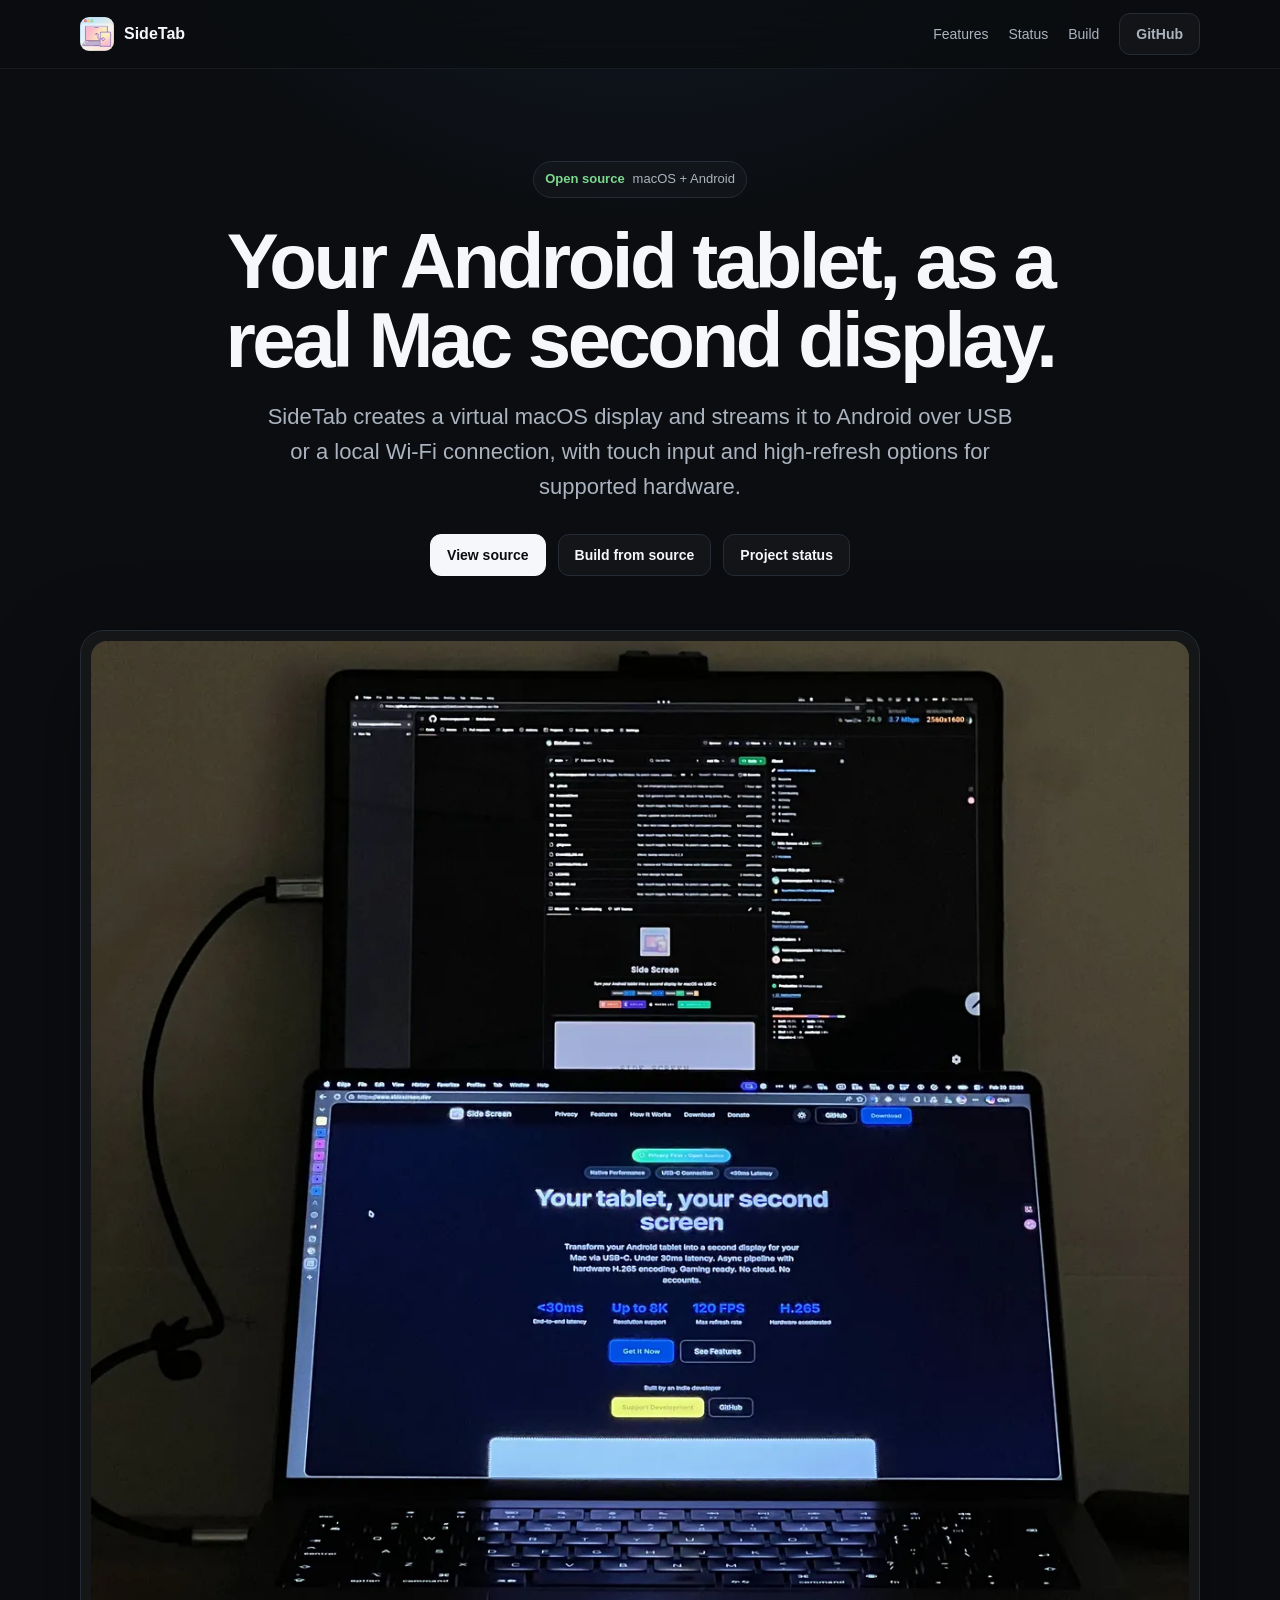
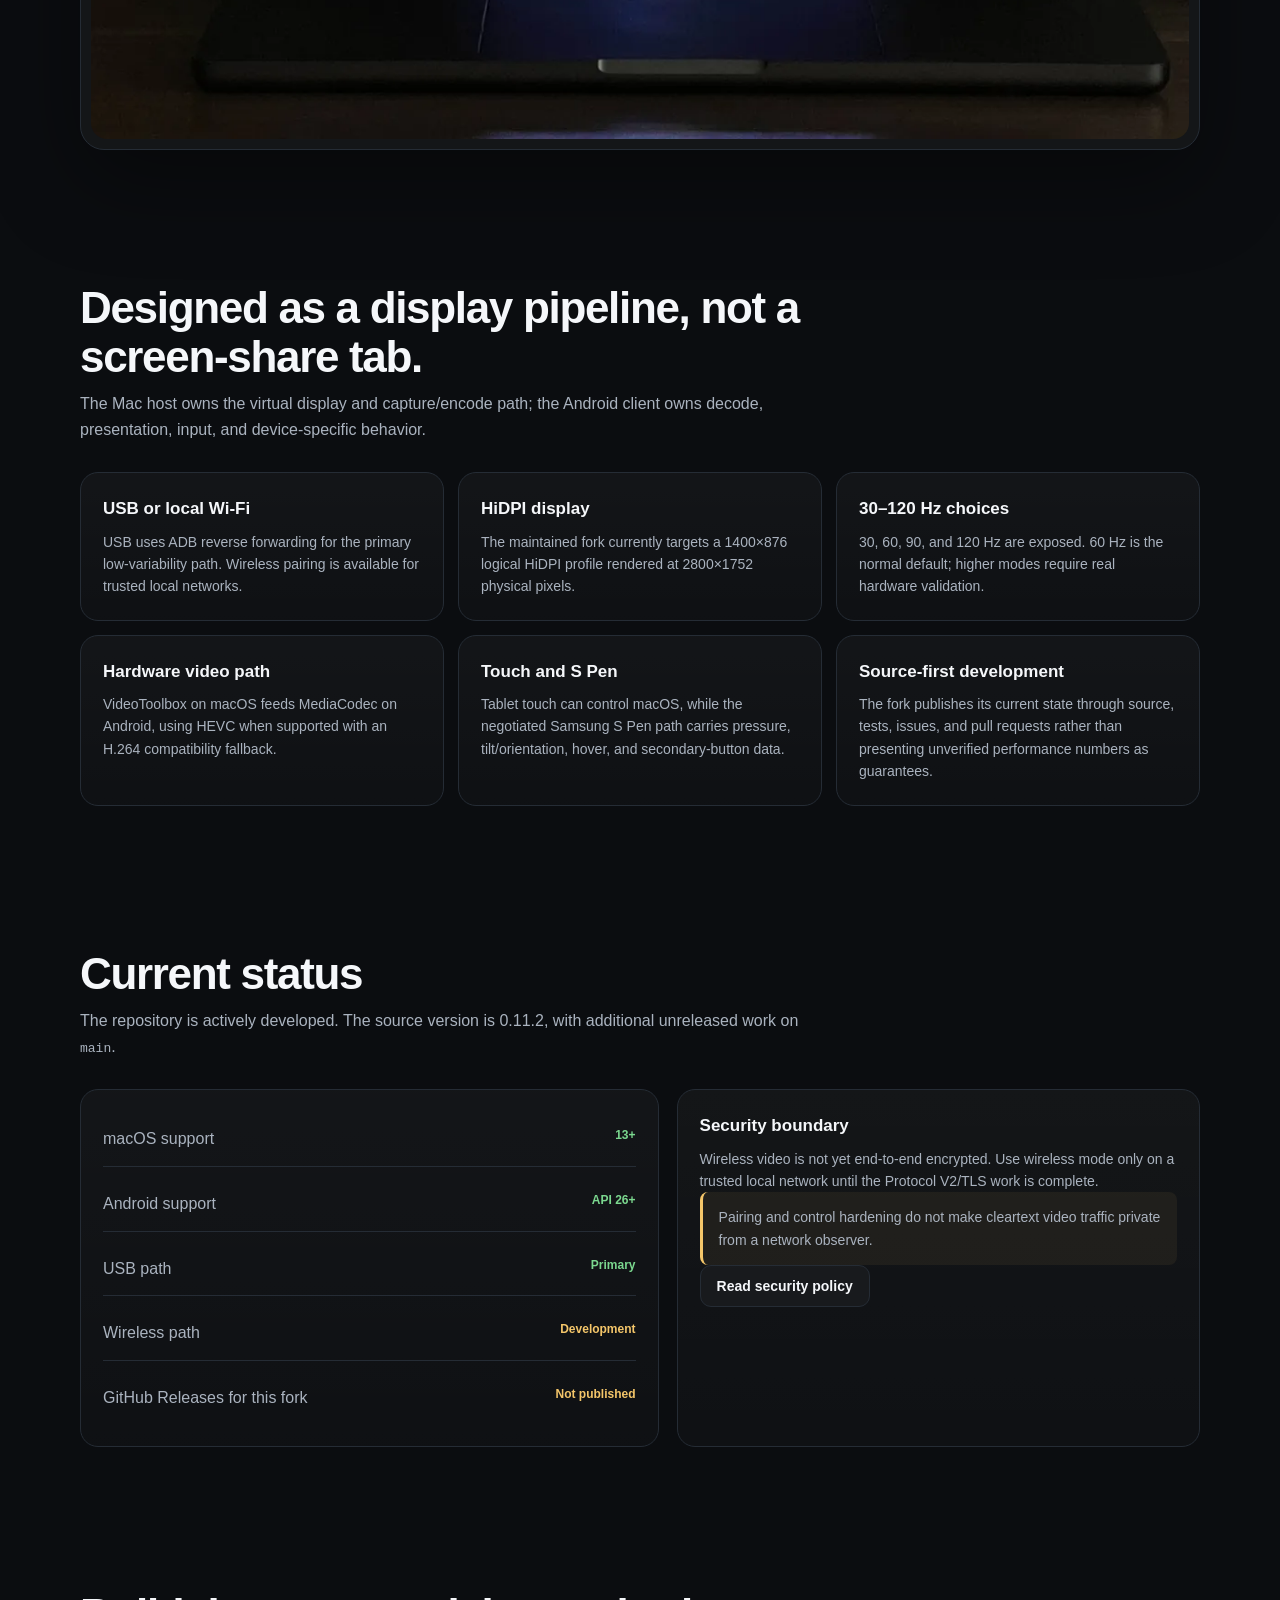
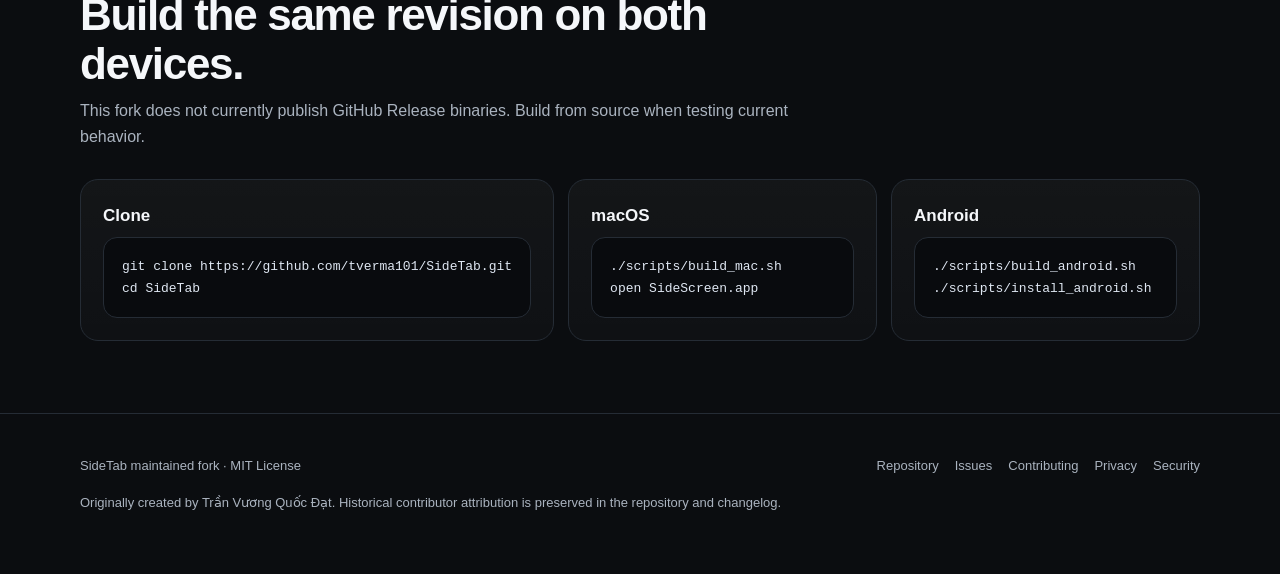
==== commit 7ea33c77: "Merge main into codex/rename-sidestab Brings the stack base up to date with main's repository metada" ====
--- a/website/index.html
+++ b/website/index.html
@@ -1,422 +1,276 @@
-<!DOCTYPE html>
+<!doctype html>
 <html lang="en">
-
 <head>
-    <meta charset="UTF-8">
-    <meta name="viewport" content="width=device-width, initial-scale=1.0">
-    <title>SideTab - Turn Your Tablet into a Second Display for Mac</title>
-    <meta name="description"
-        content="Transform your Android tablet into a second display for macOS — USB-C or wireless over WiFi. Under 30ms latency with async pipeline, hardware H.265 acceleration, HiDPI Retina support, Universal Binary for Apple Silicon & Intel, gaming ready. Free and open source.">
-    <meta name="keywords"
-        content="second display mac, android tablet display, usb-c display, virtual display macos, dual monitor mac, tablet second screen, hidpi retina mac display, apple silicon intel universal binary">
-    <meta property="og:title" content="SideTab - Second Display for Mac">
-    <meta property="og:description"
-        content="Transform your Android tablet into a second display for macOS. Under 30ms latency, hardware accelerated, gaming ready.">
-    <meta property="og:type" content="website">
-    <meta property="og:url" content="https://sidescreen.dev">
-    <meta property="og:image" content="https://sidescreen.dev/assets/og-image.jpg">
-    <meta property="og:image:width" content="1200">
-    <meta property="og:image:height" content="630">
-    <meta name="twitter:card" content="summary_large_image">
-    <meta name="twitter:title" content="SideTab - Second Display for Mac">
-    <meta name="twitter:description" content="Transform your Android tablet into a second display for macOS. Under 30ms latency, hardware accelerated, gaming ready.">
-    <meta name="twitter:image" content="https://sidescreen.dev/assets/og-image.jpg">
-    <meta name="theme-color" content="#007AFF">
-    <link rel="canonical" href="https://sidescreen.dev">
-    <link rel="icon" href="./assets/favicon.png">
-    <link rel="preconnect" href="https://fonts.googleapis.com">
-    <link rel="preconnect" href="https://fonts.gstatic.com" crossorigin>
-    <link href="https://fonts.googleapis.com/css2?family=Inter:wght@300;400;500;600;700&display=swap" rel="stylesheet">
-    <link rel="stylesheet" href="styles.css">
-
-    <!-- Structured Data -->
-    <script type="application/ld+json">
-    {
-        "@context": "https://schema.org",
-        "@type": "SoftwareApplication",
-        "name": "SideTab",
-        "description": "Transform your Android tablet into a second display for macOS — USB-C cable or wireless over WiFi (QR-pair once, reconnect when requested).",
-        "applicationCategory": "UtilitiesApplication",
-        "operatingSystem": "macOS, Android",
-        "offers": {
-            "@type": "Offer",
-            "price": "0",
-            "priceCurrency": "USD"
-        },
-        "author": {
-            "@type": "Person",
-            "name": "Tran Vuong Quoc Dat"
-        }
-    }
-    </script>
+  <meta charset="utf-8" />
+  <meta name="viewport" content="width=device-width, initial-scale=1" />
+  <title>SideTab — Android tablet as a macOS second display</title>
+  <meta name="description" content="SideTab turns an Android tablet into a second display for macOS over USB or Wi-Fi. Open-source macOS host and Android client." />
+  <meta name="theme-color" content="#0b0d10" />
+  <link rel="icon" href="./assets/favicon.png" />
+  <style>
+    :root {
+      color-scheme: dark;
+      --bg: #0b0d10;
+      --surface: #12161b;
+      --surface-2: #171c22;
+      --text: #f5f7fa;
+      --muted: #aab3bf;
+      --line: #252c35;
+      --accent: #5ea4ff;
+      --accent-2: #8bc0ff;
+      --good: #7bd88f;
+      --warn: #f4c66a;
+      --radius: 18px;
+      --max: 1120px;
+    }
+
+    * { box-sizing: border-box; }
+    html { scroll-behavior: smooth; }
+    body {
+      margin: 0;
+      font-family: -apple-system, BlinkMacSystemFont, "Segoe UI", sans-serif;
+      background: radial-gradient(circle at 50% -10%, #162238 0, var(--bg) 38rem);
+      color: var(--text);
+      line-height: 1.6;
+    }
+    a { color: inherit; }
+    .wrap { width: min(calc(100% - 40px), var(--max)); margin: 0 auto; }
+    header {
+      position: sticky;
+      top: 0;
+      z-index: 20;
+      backdrop-filter: blur(18px);
+      background: rgba(11, 13, 16, .78);
+      border-bottom: 1px solid rgba(255,255,255,.06);
+    }
+    .nav {
+      min-height: 68px;
+      display: flex;
+      align-items: center;
+      justify-content: space-between;
+      gap: 20px;
+    }
+    .brand { display: inline-flex; align-items: center; gap: 10px; font-weight: 700; text-decoration: none; }
+    .brand img { width: 34px; height: 34px; border-radius: 9px; }
+    .nav-links { display: flex; gap: 20px; align-items: center; }
+    .nav-links a { text-decoration: none; color: var(--muted); font-size: 14px; }
+    .nav-links a:hover { color: var(--text); }
+    .button {
+      display: inline-flex;
+      align-items: center;
+      justify-content: center;
+      gap: 8px;
+      min-height: 42px;
+      padding: 0 16px;
+      border: 1px solid var(--line);
+      border-radius: 11px;
+      text-decoration: none;
+      font-weight: 650;
+      font-size: 14px;
+      background: rgba(255,255,255,.03);
+    }
+    .button.primary { background: var(--text); color: #0a0c0f; border-color: var(--text); }
+    .button:hover { transform: translateY(-1px); }
+    .hero { padding: 92px 0 62px; text-align: center; }
+    .eyebrow {
+      display: inline-flex;
+      gap: 8px;
+      align-items: center;
+      padding: 7px 11px;
+      border-radius: 999px;
+      border: 1px solid var(--line);
+      color: var(--muted);
+      font-size: 13px;
+      background: rgba(255,255,255,.025);
+    }
+    .eyebrow strong { color: var(--good); }
+    h1 { font-size: clamp(42px, 7vw, 78px); line-height: 1.02; letter-spacing: -.045em; margin: 24px auto 18px; max-width: 900px; }
+    .lead { max-width: 760px; margin: 0 auto; color: var(--muted); font-size: clamp(18px, 2.2vw, 22px); }
+    .hero-actions { display: flex; flex-wrap: wrap; justify-content: center; gap: 12px; margin-top: 30px; }
+    .hero-shot {
+      margin-top: 54px;
+      padding: 10px;
+      border: 1px solid var(--line);
+      border-radius: 24px;
+      background: rgba(255,255,255,.035);
+      box-shadow: 0 30px 90px rgba(0,0,0,.38);
+    }
+    .hero-shot img { display: block; width: 100%; border-radius: 16px; }
+    section { padding: 72px 0; }
+    .section-head { max-width: 720px; margin-bottom: 30px; }
+    .section-head h2 { font-size: clamp(30px, 4vw, 44px); line-height: 1.1; letter-spacing: -.03em; margin: 0 0 10px; }
+    .section-head p { margin: 0; color: var(--muted); }
+    .grid { display: grid; grid-template-columns: repeat(3, 1fr); gap: 14px; }
+    .card {
+      background: linear-gradient(180deg, rgba(255,255,255,.035), rgba(255,255,255,.015));
+      border: 1px solid var(--line);
+      border-radius: var(--radius);
+      padding: 22px;
+    }
+    .card h3 { margin: 0 0 8px; font-size: 17px; }
+    .card p { margin: 0; color: var(--muted); font-size: 14px; }
+    .status { display: grid; grid-template-columns: 1.05fr .95fr; gap: 18px; }
+    .status-list { display: grid; gap: 10px; }
+    .status-row { display: flex; justify-content: space-between; gap: 20px; padding: 14px 0; border-bottom: 1px solid var(--line); }
+    .status-row:last-child { border-bottom: 0; }
+    .status-row span:first-child { color: var(--muted); }
+    .tag { font-size: 12px; font-weight: 700; color: var(--good); }
+    .tag.warn { color: var(--warn); }
+    pre {
+      margin: 0;
+      padding: 18px;
+      overflow: auto;
+      border-radius: 14px;
+      border: 1px solid var(--line);
+      background: #090b0e;
+      color: #dfe7f2;
+      font: 13px/1.65 ui-monospace, SFMono-Regular, Menlo, monospace;
+    }
+    .notice { border-left: 3px solid var(--warn); padding: 14px 16px; background: rgba(244,198,106,.06); color: var(--muted); border-radius: 8px; }
+    footer { padding: 42px 0 60px; border-top: 1px solid var(--line); color: var(--muted); font-size: 13px; }
+    .footer-row { display: flex; justify-content: space-between; gap: 20px; flex-wrap: wrap; }
+    .footer-links { display: flex; gap: 16px; flex-wrap: wrap; }
+    .footer-links a { color: var(--muted); text-decoration: none; }
+    .footer-links a:hover { color: var(--text); }
+    @media (max-width: 820px) {
+      .grid { grid-template-columns: 1fr; }
+      .status { grid-template-columns: 1fr; }
+      .nav-links a:not(.button) { display: none; }
+      .hero { padding-top: 66px; }
+    }
+  </style>
 </head>
-
 <body>
-    <!-- Header -->
-    <header id="header">
-        <div class="container header-container">
-            <a href="#home" class="logo">
-                <img src="./assets/main_logo.webp" alt="SideTab Logo" width="32" height="32">
-                <span class="logo-text">SideTab</span>
-            </a>
-            <nav>
-                <ul class="nav-links">
-                    <li><a href="#features" class="nav-link">Features</a></li>
-                    <li><a href="#how-it-works" class="nav-link">How It Works</a></li>
-                    <li><a href="#faq" class="nav-link">FAQ</a></li>
-                    <li><a href="donate.html" target="_blank" rel="noopener noreferrer" class="nav-link">Donate</a></li>
-                </ul>
-            </nav>
-            <div class="header-actions">
-                <button class="theme-toggle" id="theme-toggle" aria-label="Toggle dark mode">
-                    <svg class="icon-moon" width="20" height="20" viewBox="0 0 24 24" fill="none" stroke="currentColor" stroke-width="2">
-                        <path d="M21 12.79A9 9 0 1 1 11.21 3 7 7 0 0 0 21 12.79z"></path>
-                    </svg>
-                    <svg class="icon-sun" width="20" height="20" viewBox="0 0 24 24" fill="none" stroke="currentColor" stroke-width="2">
-                        <circle cx="12" cy="12" r="5"></circle>
-                        <line x1="12" y1="1" x2="12" y2="3"></line>
-                        <line x1="12" y1="21" x2="12" y2="23"></line>
-                        <line x1="4.22" y1="4.22" x2="5.64" y2="5.64"></line>
-                        <line x1="18.36" y1="18.36" x2="19.78" y2="19.78"></line>
-                        <line x1="1" y1="12" x2="3" y2="12"></line>
-                        <line x1="21" y1="12" x2="23" y2="12"></line>
-                        <line x1="4.22" y1="19.78" x2="5.64" y2="18.36"></line>
-                        <line x1="18.36" y1="5.64" x2="19.78" y2="4.22"></line>
-                    </svg>
-                </button>
-                <a href="https://github.com/tranvuongquocdat/SideTab" target="_blank" rel="noopener noreferrer" class="btn btn-outline"><svg width="16" height="16" viewBox="0 0 24 24" fill="currentColor" style="vertical-align:-2px;margin-right:6px"><path d="M12 0C5.37 0 0 5.37 0 12c0 5.31 3.435 9.795 8.205 11.385.6.105.825-.255.825-.57 0-.285-.015-1.23-.015-2.235-3.015.555-3.795-.735-4.035-1.41-.135-.345-.72-1.41-1.23-1.695-.42-.225-1.02-.78-.015-.795.945-.015 1.62.87 1.845 1.23 1.08 1.815 2.805 1.305 3.495.99.105-.78.42-1.305.765-1.605-2.67-.3-5.46-1.335-5.46-5.925 0-1.305.465-2.385 1.23-3.225-.12-.3-.54-1.53.12-3.18 0 0 1.005-.315 3.3 1.23.96-.27 1.98-.405 3-.405s2.04.135 3 .405c2.295-1.56 3.3-1.23 3.3-1.23.66 1.65.24 2.88.12 3.18.765.84 1.23 1.905 1.23 3.225 0 4.605-2.805 5.625-5.475 5.925.435.375.81 1.095.81 2.22 0 1.605-.015 2.895-.015 3.3 0 .315.225.69.825.57A12.02 12.02 0 0 0 24 12c0-6.63-5.37-12-12-12z"/></svg>GitHub</a>
-                <a href="#download" class="btn btn-primary">Download</a>
-                <button class="mobile-menu-btn" id="mobile-menu-btn" aria-label="Toggle mobile menu">
-                    <svg width="24" height="24" viewBox="0 0 24 24" fill="none" stroke="currentColor" stroke-width="2">
-                        <line x1="3" y1="12" x2="21" y2="12"></line>
-                        <line x1="3" y1="6" x2="21" y2="6"></line>
-                        <line x1="3" y1="18" x2="21" y2="18"></line>
-                    </svg>
-                </button>
-            </div>
-        </div>
-    </header>
-
-    <!-- Hero Section -->
-    <section class="hero section" id="home">
-        <div class="container">
-            <div class="hero-content">
-                <div class="privacy-badge">
-                    <svg width="16" height="16" viewBox="0 0 24 24" fill="none" stroke="currentColor" stroke-width="2">
-                        <path d="M12 22s8-4 8-10V5l-8-3-8 3v7c0 6 8 10 8 10z"></path>
-                    </svg>
-                    <span>Privacy First · Open Source</span>
-                </div>
-
-                <div class="privacy-highlights">
-                    <span class="privacy-highlight">Native Performance</span>
-                    <span class="privacy-highlight">USB-C or Wireless</span>
-                    <span class="privacy-highlight">Universal Binary</span>
-                    <span class="privacy-highlight">HiDPI Ready</span>
-                </div>
-
-                <h1 class="hero-title">Your tablet, your second screen.</h1>
-                <p class="hero-subtitle">
-                    Transform your Android tablet into a second display for your Mac — plug in over USB-C, or pair once with a QR scan and stream wirelessly over WiFi.
-                    Under 30ms latency on USB, hardware accelerated, gaming ready.
-                </p>
-
-                <div class="hero-actions">
-                    <a href="#download" class="btn btn-primary btn-large download-btn">Get It Now</a>
-                    <a href="#features" class="btn btn-outline btn-large">See Features</a>
-                </div>
-
-                <p class="support-callout">Built by an indie developer.</p>
-                <div class="support-links">
-                    <a href="donate.html" target="_blank" rel="noopener noreferrer" class="btn btn-coffee">Support Development</a>
-                    <a href="https://github.com/tranvuongquocdat/SideTab" target="_blank" rel="noopener noreferrer" class="btn btn-outline"><svg width="16" height="16" viewBox="0 0 24 24" fill="currentColor" style="vertical-align:-2px;margin-right:6px"><path d="M12 0C5.37 0 0 5.37 0 12c0 5.31 3.435 9.795 8.205 11.385.6.105.825-.255.825-.57 0-.285-.015-1.23-.015-2.235-3.015.555-3.795-.735-4.035-1.41-.135-.345-.72-1.41-1.23-1.695-.42-.225-1.02-.78-.015-.795.945-.015 1.62.87 1.845 1.23 1.08 1.815 2.805 1.305 3.495.99.105-.78.42-1.305.765-1.605-2.67-.3-5.46-1.335-5.46-5.925 0-1.305.465-2.385 1.23-3.225-.12-.3-.54-1.53.12-3.18 0 0 1.005-.315 3.3 1.23.96-.27 1.98-.405 3-.405s2.04.135 3 .405c2.295-1.56 3.3-1.23 3.3-1.23.66 1.65.24 2.88.12 3.18.765.84 1.23 1.905 1.23 3.225 0 4.605-2.805 5.625-5.475 5.925.435.375.81 1.095.81 2.22 0 1.605-.015 2.895-.015 3.3 0 .315.225.69.825.57A12.02 12.02 0 0 0 24 12c0-6.63-5.37-12-12-12z"/></svg>GitHub</a>
-                    <a href="https://discord.gg/4aAPvPFz8d" target="_blank" rel="noopener noreferrer" class="btn btn-outline"><svg width="16" height="16" viewBox="0 0 24 24" fill="currentColor" style="vertical-align:-2px;margin-right:6px"><path d="M20.317 4.37a19.791 19.791 0 0 0-4.885-1.515.074.074 0 0 0-.079.037c-.21.375-.444.864-.608 1.25a18.27 18.27 0 0 0-5.487 0 12.64 12.64 0 0 0-.617-1.25.077.077 0 0 0-.079-.037A19.736 19.736 0 0 0 3.677 4.37a.07.07 0 0 0-.032.027C.533 9.046-.32 13.58.099 18.057a.082.082 0 0 0 .031.057 19.9 19.9 0 0 0 5.993 3.03.078.078 0 0 0 .084-.028 14.09 14.09 0 0 0 1.226-1.994.076.076 0 0 0-.041-.106 13.107 13.107 0 0 1-1.872-.892.077.077 0 0 1-.008-.128 10.2 10.2 0 0 0 .372-.292.074.074 0 0 1 .077-.01c3.928 1.793 8.18 1.793 12.062 0a.074.074 0 0 1 .078.01c.12.098.246.198.373.292a.077.077 0 0 1-.006.127 12.299 12.299 0 0 1-1.873.892.077.077 0 0 0-.041.107c.36.698.772 1.362 1.225 1.993a.076.076 0 0 0 .084.028 19.839 19.839 0 0 0 6.002-3.03.077.077 0 0 0 .032-.054c.5-5.177-.838-9.674-3.549-13.66a.061.061 0 0 0-.031-.03zM8.02 15.33c-1.183 0-2.157-1.085-2.157-2.419 0-1.333.956-2.419 2.157-2.419 1.21 0 2.176 1.096 2.157 2.42 0 1.333-.956 2.418-2.157 2.418zm7.975 0c-1.183 0-2.157-1.085-2.157-2.419 0-1.333.955-2.419 2.157-2.419 1.21 0 2.176 1.096 2.157 2.42 0 1.333-.946 2.418-2.157 2.418z"/></svg>Discord</a>
-                </div>
-            </div>
-
-            <div class="hero-visual">
-                <div class="hero-image-container">
-                    <img src="./assets/hero-screenshot.webp" alt="SideTab — MacBook with Android tablet as second display via USB-C" loading="eager"/>
-                </div>
-            </div>
-        </div>
-    </section>
-
-    <!-- Features Section -->
-    <section class="features section" id="features">
-        <div class="container">
-            <h2 class="section-title">One seamless experience.</h2>
-            <p class="section-subtitle">Built for performance, designed for simplicity</p>
-
-            <div class="special-features-grid">
-                <!-- Feature 1: Virtual Display — text left, image right -->
-                <div class="special-feature-item">
-                    <div class="special-feature-content">
-                        <h3 class="special-feature-title">Virtual Display</h3>
-                        <p class="special-feature-description">Create a true virtual monitor on your Mac. Drag windows to your tablet just like a real display — not mirroring, but extending your workspace.</p>
-                    </div>
-                    <div class="special-feature-media">
-                        <img src="./assets/feature-virtual-display.webp" alt="macOS Display Preferences showing SideTab virtual display" loading="lazy"/>
-                    </div>
-                </div>
-
-                <!-- Feature 2: Performance — image left, text right -->
-                <div class="special-feature-item">
-                    <div class="special-feature-content">
-                        <h3 class="special-feature-title">Under 30ms Latency</h3>
-                        <p class="special-feature-description">Async pipeline with hardware H.265 on both ends. Buttery smooth frames with Choreographer vsync alignment.</p>
-                    </div>
-                    <div class="special-feature-media">
-                        <img src="./assets/android-performance.webp" alt="SideTab streaming with stats overlay showing FPS and bitrate" loading="lazy"/>
-                    </div>
-                </div>
-
-                <!-- Feature 3: Customizable — text left, image right -->
-                <div class="special-feature-item">
-                    <div class="special-feature-content">
-                        <h3 class="special-feature-title">Fully Customizable</h3>
-                        <p class="special-feature-description">Resolution up to 8K, 30–120 FPS, Gaming Boost mode, HiDPI (Retina) for pixel-perfect sharpness. Fine-tune everything from the Mac app.</p>
-                    </div>
-                    <div class="special-feature-media special-feature-media-pair">
-                        <img src="./assets/mac-settings-1.webp" alt="macOS Settings — Display configuration" loading="lazy"/>
-                        <img src="./assets/mac-settings-2.webp" alt="macOS Settings — Streaming and status" loading="lazy"/>
-                    </div>
-                </div>
-
-                <!-- Feature 4: Android app — image left, text right -->
-                <div class="special-feature-item">
-                    <div class="special-feature-content">
-                        <h3 class="special-feature-title">USB or Wireless, Your Pick</h3>
-                        <p class="special-feature-description">Plug in USB-C for the lowest latency, or scan a one-time QR code from the Mac to pair wirelessly over WiFi — later launches offer one-tap Reconnect. Touch input with prediction works the same way in both modes.</p>
-                    </div>
-                    <div class="special-feature-media">
-                        <img src="./assets/android-settings.webp" alt="Android app connection screen with checklist" loading="lazy"/>
-                    </div>
-                </div>
-
-                <!-- Feature 5: Wireless — text left, image right -->
-                <div class="special-feature-item">
-                    <div class="special-feature-content">
-                        <h3 class="special-feature-title">Truly Wireless</h3>
-                        <p class="special-feature-description">No cable, no compromise. Pair once with a QR code and the tablet remembers the Mac — later launches offer one-tap Reconnect over WiFi. The auth token is generated locally and stays on your Mac; reset it any time to revoke access.</p>
-                    </div>
-                    <div class="special-feature-media">
-                        <img src="./assets/wireless_feature.webp" alt="SideTab wireless connection in action" loading="lazy"/>
-                    </div>
-                </div>
-
-                <!-- Feature 6: Headless / portable Mac — image left, text right -->
-                <div class="special-feature-item">
-                    <div class="special-feature-content">
-                        <h3 class="special-feature-title">Headless / Portable Mac</h3>
-                        <p class="special-feature-description">Run a Mac with no display of its own — a Mac Studio or Mini on the go, or a laptop in clamshell — using the tablet as its only screen. Turn on Launch at Login and Auto-start streaming, and the Mac boots straight into serving the tablet, with nothing to press on the Mac.</p>
-                    </div>
-                    <div class="special-feature-media">
-                        <img src="./assets/launch_at_login_feature.webp" alt="SideTab Launch at Login and auto-start settings" loading="lazy"/>
-                    </div>
-                </div>
-            </div>
-        </div>
-    </section>
-
-    <!-- How It Works Section -->
-    <section class="how-it-works section" id="how-it-works">
-        <div class="container">
-            <h2 class="section-title">Get started in 3 steps</h2>
-            <p class="section-subtitle">From download to second screen in under 5 minutes</p>
-
-            <div class="steps">
-                <div class="step">
-                    <div class="step-number">1</div>
-                    <h3>Download & Install</h3>
-                    <p>Get SideTab for your Mac and install the Android app on your tablet.</p>
-                </div>
-
-                <div class="step-arrow">
-                    <svg width="24" height="24" viewBox="0 0 24 24" fill="none" stroke="currentColor" stroke-width="2">
-                        <line x1="5" y1="12" x2="19" y2="12"></line>
-                        <polyline points="12 5 19 12 12 19"></polyline>
-                    </svg>
-                </div>
-
-                <div class="step">
-                    <div class="step-number">2</div>
-                    <h3>Pick a connection</h3>
-                    <p><strong>USB-C</strong> — plug the cable in (port forwarding is automatic). Or <strong>Wireless</strong> — open the Mac's Wireless tab and scan the QR code with the Android app.</p>
-                </div>
-
-                <div class="step-arrow">
-                    <svg width="24" height="24" viewBox="0 0 24 24" fill="none" stroke="currentColor" stroke-width="2">
-                        <line x1="5" y1="12" x2="19" y2="12"></line>
-                        <polyline points="12 5 19 12 12 19"></polyline>
-                    </svg>
-                </div>
-
-                <div class="step">
-                    <div class="step-number">3</div>
-                    <h3>Enjoy!</h3>
-                    <p>Stream starts when you tap Connect or Reconnect. Pairings are remembered, but the tablet never reconnects without your action.</p>
-                </div>
-            </div>
-        </div>
-    </section>
-
-    <!-- Download Section -->
-    <section class="download section" id="download">
-        <div class="container">
-            <h2 class="section-title">Download SideTab</h2>
-            <p class="section-subtitle">Free and open source. Always.</p>
-
-            <div class="download-options">
-                <a href="https://github.com/tranvuongquocdat/SideTab/releases/latest" target="_blank" rel="noopener noreferrer" class="download-card download-btn">
-                    <div class="download-icon">
-                        <svg width="48" height="48" viewBox="0 0 24 24" fill="currentColor">
-                            <path d="M12 0c-6.626 0-12 5.373-12 12 0 5.302 3.438 9.8 8.207 11.387.599.111.793-.261.793-.577v-2.234c-3.338.726-4.033-1.416-4.033-1.416-.546-1.387-1.333-1.756-1.333-1.756-1.089-.745.083-.729.083-.729 1.205.084 1.839 1.237 1.839 1.237 1.07 1.834 2.807 1.304 3.492.997.107-.775.418-1.305.762-1.604-2.665-.305-5.467-1.334-5.467-5.931 0-1.311.469-2.381 1.236-3.221-.124-.303-.535-1.524.117-3.176 0 0 1.008-.322 3.301 1.23.957-.266 1.983-.399 3.003-.404 1.02.005 2.047.138 3.006.404 2.291-1.552 3.297-1.23 3.297-1.23.653 1.653.242 2.874.118 3.176.77.84 1.235 1.911 1.235 3.221 0 4.609-2.807 5.624-5.479 5.921.43.372.823 1.102.823 2.222v3.293c0 .319.192.694.801.576 4.765-1.589 8.199-6.086 8.199-11.386 0-6.627-5.373-12-12-12z"/>
-                        </svg>
-                    </div>
-                    <h3>GitHub Releases</h3>
-                    <p class="download-version-text">Download from GitHub</p>
-                    <span class="download-action">Download</span>
-                </a>
-
-                <div class="download-card alt">
-                    <div class="download-icon">
-                        <svg width="48" height="48" viewBox="0 0 24 24" fill="none" stroke="currentColor" stroke-width="2">
-                            <polyline points="16 18 22 12 16 6"></polyline>
-                            <polyline points="8 6 2 12 8 18"></polyline>
-                        </svg>
-                    </div>
-                    <h3>Build from Source</h3>
-                    <p>Clone the repo and build yourself</p>
-                    <code class="download-code">git clone https://github.com/tranvuongquocdat/SideTab</code>
-                </div>
-            </div>
-
-            <div class="download-note">
-                <p><strong>macOS Gatekeeper:</strong> Open DMG, drag to Applications. If macOS says "damaged":</p>
-                <div class="download-cmd"><code>sudo xattr -cr /Applications/SideScreen.app</code><button class="copy-btn" onclick="copyCmd(this)">Copy</button></div>
-                <p style="margin-top: 1rem;"><strong>⚠️ ADB Required:</strong> The Mac app needs <code>adb</code> to communicate with your Android device. If the app doesn't show "Running", install ADB first:</p>
-                <p style="margin-top: 0.5rem;">1. Install Homebrew (if you don't have it):</p>
-                <div class="download-cmd"><code>/bin/bash -c "$(curl -fsSL https://raw.githubusercontent.com/Homebrew/install/HEAD/install.sh)"</code><button class="copy-btn" onclick="copyCmd(this)">Copy</button></div>
-                <p style="margin-top: 0.5rem;">2. Install ADB:</p>
-                <div class="download-cmd"><code>brew install --cask android-platform-tools</code><button class="copy-btn" onclick="copyCmd(this)">Copy</button></div>
-            </div>
-
-            <div class="download-requirements">
-                <span class="download-requirement">macOS 14.0+</span>
-                <span class="download-requirement">Apple Silicon & Intel</span>
-                <span class="download-requirement">Android 8.0+</span>
-            </div>
-        </div>
-    </section>
-
-    <!-- Donation Modal -->
-    <div id="donation-modal" class="modal-overlay">
-        <div class="modal-content">
-            <button class="modal-close" aria-label="Close modal">&times;</button>
-            <h2 class="modal-title">Love SideTab?</h2>
-            <p class="modal-text">SideTab is built by an indie developer and kept 100% free. If you find it useful, consider supporting development.</p>
-            <div class="modal-actions">
-                <a href="donate.html" target="_blank" rel="noopener noreferrer" class="btn btn-primary">Support Development</a>
-                <button id="proceed-to-download" class="btn btn-outline">Continue to Download</button>
-            </div>
-        </div>
+  <header>
+    <div class="wrap nav">
+      <a class="brand" href="#top">
+        <img src="./assets/main_logo.webp" alt="" />
+        <span>SideTab</span>
+      </a>
+      <nav class="nav-links" aria-label="Primary navigation">
+        <a href="#features">Features</a>
+        <a href="#status">Status</a>
+        <a href="#build">Build</a>
+        <a class="button" href="https://github.com/tverma101/SideTab">GitHub</a>
+      </nav>
     </div>
-
-    <!-- FAQ Section -->
-    <section class="faq section" id="faq">
-        <div class="container">
-            <h2 class="section-title">Frequently Asked Questions</h2>
-
-            <div class="faq-list">
-                <details class="faq-item">
-                    <summary>Does it work wirelessly?</summary>
-                    <p>Yes — since 0.8.0. Open the Wireless tab on the Mac, scan the QR code with the Android app, and you're paired. Later launches offer one-tap Reconnect. Both devices need to be on the same WiFi (5 GHz strongly recommended). USB-C still gives the lowest latency for drawing or fast-paced gaming.</p>
-                </details>
-
-                <details class="faq-item">
-                    <summary>macOS says "SideTab is damaged"</summary>
-                    <p>This happens because the app isn't notarized by Apple. Open Terminal and run: <code>sudo xattr -cr /Applications/SideScreen.app</code>, then open the app again.</p>
-                </details>
-
-                <details class="faq-item">
-                    <summary>What's the latency like?</summary>
-                    <p>USB-C: under 30 ms end-to-end with the async pipeline (hardware H.265 encoding, Choreographer vsync, TCP_NODELAY). Wireless adds 10–50 ms depending on WiFi quality — not noticeable for text/web/video, but USB still wins for drawing precision and fast gaming.</p>
-                </details>
-
-                <details class="faq-item">
-                    <summary>Is wireless mode safe on shared WiFi?</summary>
-                    <p>Each Mac generates a private 32-byte token on first wireless toggle, embedded in the QR. Only devices that scanned that QR can connect. If you ever want to revoke access (lost a tablet, switched WiFi, etc.), click <strong>Reset Token</strong> on the Mac — every paired device gets booted and must re-scan a fresh QR.</p>
-                </details>
-
-                <details class="faq-item">
-                    <summary>Does it work with iPad?</summary>
-                    <p>Currently, only Android tablets are supported. iOS support may be considered in the future.</p>
-                </details>
-
-                <details class="faq-item">
-                    <summary>Is it really free?</summary>
-                    <p>Yes! SideTab is free and open source under the MIT license. If you find it useful, consider <a href="donate.html" target="_blank" rel="noopener noreferrer">supporting development</a>.</p>
-                </details>
-
-                <details class="faq-item">
-                    <summary>Do I need to run any terminal commands?</summary>
-                    <p>No! The Mac app automatically runs <code>adb reverse</code> to set up port forwarding when streaming starts. Just make sure <code>adb</code> is installed (via <code>brew install android-platform-tools</code>).</p>
-                </details>
-            </div>
-        </div>
-    </section>
-
-    <!-- Footer -->
-    <footer class="footer">
-        <div class="container">
-            <div class="footer-content">
-                <div class="footer-brand">
-                    <img src="./assets/main_logo.webp" alt="SideTab" width="32" height="32">
-                    <span>SideTab</span>
-                </div>
-
-                <div class="footer-links">
-                    <a href="https://github.com/tranvuongquocdat/SideTab" target="_blank" rel="noopener noreferrer"><svg width="14" height="14" viewBox="0 0 24 24" fill="currentColor" style="vertical-align:-2px;margin-right:4px"><path d="M12 0C5.37 0 0 5.37 0 12c0 5.31 3.435 9.795 8.205 11.385.6.105.825-.255.825-.57 0-.285-.015-1.23-.015-2.235-3.015.555-3.795-.735-4.035-1.41-.135-.345-.72-1.41-1.23-1.695-.42-.225-1.02-.78-.015-.795.945-.015 1.62.87 1.845 1.23 1.08 1.815 2.805 1.305 3.495.99.105-.78.42-1.305.765-1.605-2.67-.3-5.46-1.335-5.46-5.925 0-1.305.465-2.385 1.23-3.225-.12-.3-.54-1.53.12-3.18 0 0 1.005-.315 3.3 1.23.96-.27 1.98-.405 3-.405s2.04.135 3 .405c2.295-1.56 3.3-1.23 3.3-1.23.66 1.65.24 2.88.12 3.18.765.84 1.23 1.905 1.23 3.225 0 4.605-2.805 5.625-5.475 5.925.435.375.81 1.095.81 2.22 0 1.605-.015 2.895-.015 3.3 0 .315.225.69.825.57A12.02 12.02 0 0 0 24 12c0-6.63-5.37-12-12-12z"/></svg>GitHub</a>
-                    <a href="https://discord.gg/4aAPvPFz8d" target="_blank" rel="noopener noreferrer"><svg width="14" height="14" viewBox="0 0 24 24" fill="currentColor" style="vertical-align:-2px;margin-right:4px"><path d="M20.317 4.37a19.791 19.791 0 0 0-4.885-1.515.074.074 0 0 0-.079.037c-.21.375-.444.864-.608 1.25a18.27 18.27 0 0 0-5.487 0 12.64 12.64 0 0 0-.617-1.25.077.077 0 0 0-.079-.037A19.736 19.736 0 0 0 3.677 4.37a.07.07 0 0 0-.032.027C.533 9.046-.32 13.58.099 18.057a.082.082 0 0 0 .031.057 19.9 19.9 0 0 0 5.993 3.03.078.078 0 0 0 .084-.028 14.09 14.09 0 0 0 1.226-1.994.076.076 0 0 0-.041-.106 13.107 13.107 0 0 1-1.872-.892.077.077 0 0 1-.008-.128 10.2 10.2 0 0 0 .372-.292.074.074 0 0 1 .077-.01c3.928 1.793 8.18 1.793 12.062 0a.074.074 0 0 1 .078.01c.12.098.246.198.373.292a.077.077 0 0 1-.006.127 12.299 12.299 0 0 1-1.873.892.077.077 0 0 0-.041.107c.36.698.772 1.362 1.225 1.993a.076.076 0 0 0 .084.028 19.839 19.839 0 0 0 6.002-3.03.077.077 0 0 0 .032-.054c.5-5.177-.838-9.674-3.549-13.66a.061.061 0 0 0-.031-.03zM8.02 15.33c-1.183 0-2.157-1.085-2.157-2.419 0-1.333.956-2.419 2.157-2.419 1.21 0 2.176 1.096 2.157 2.42 0 1.333-.956 2.418-2.157 2.418zm7.975 0c-1.183 0-2.157-1.085-2.157-2.419 0-1.333.955-2.419 2.157-2.419 1.21 0 2.176 1.096 2.157 2.42 0 1.333-.946 2.418-2.157 2.418z"/></svg>Discord</a>
-                    <a href="https://github.com/tranvuongquocdat/SideTab/issues" target="_blank" rel="noopener noreferrer">Report Bug</a>
-                    <a href="https://github.com/tranvuongquocdat/SideTab/graphs/contributors" target="_blank" rel="noopener noreferrer">Contributors</a>
-                    <a href="https://github.com/tranvuongquocdat/SideTab/blob/main/LICENSE" target="_blank" rel="noopener noreferrer">License</a>
-                    <a href="donate.html" target="_blank" rel="noopener noreferrer">Donate</a>
-                </div>
-
-                <p class="footer-copy">
-                    Made with &#10084; by Tran Vuong Quoc Dat.<br>
-                    Open source under MIT License.
-                </p>
-            </div>
-        </div>
-    </footer>
-
-    <!-- Toast Container -->
-    <div class="toast-container"></div>
-
-    <script src="scripts.js"></script>
-    <script>
-        function copyCmd(btn) {
-            const code = btn.parentElement.querySelector('code');
-            navigator.clipboard.writeText(code.textContent).then(() => {
-                btn.textContent = 'Copied';
-                setTimeout(() => { btn.textContent = 'Copy'; }, 1500);
-            });
-        }
-    </script>
-    <script>
-        // Fetch latest version
-        fetch('https://api.github.com/repos/tranvuongquocdat/SideTab/releases/latest')
-            .then(r => r.json())
-            .then(d => {
-                const el = document.querySelector('.download-version-text');
-                if (el && d.tag_name) el.textContent = 'Download v' + d.tag_name + ' from GitHub';
-            })
-            .catch(() => {});
-
-    </script>
+  </header>
+
+  <main id="top">
+    <section class="hero">
+      <div class="wrap">
+        <div class="eyebrow"><strong>Open source</strong><span>macOS + Android</span></div>
+        <h1>Your Android tablet, as a real Mac second display.</h1>
+        <p class="lead">SideTab creates a virtual macOS display and streams it to Android over USB or a local Wi‑Fi connection, with touch input and high-refresh options for supported hardware.</p>
+        <div class="hero-actions">
+          <a class="button primary" href="https://github.com/tverma101/SideTab">View source</a>
+          <a class="button" href="#build">Build from source</a>
+          <a class="button" href="https://github.com/tverma101/SideTab/blob/main/docs/PROJECT_STATUS.md">Project status</a>
+        </div>
+        <div class="hero-shot">
+          <img src="./assets/hero-screenshot.webp" alt="SideTab running with a Mac and Android tablet" />
+        </div>
+      </div>
+    </section>
+
+    <section id="features">
+      <div class="wrap">
+        <div class="section-head">
+          <h2>Designed as a display pipeline, not a screen-share tab.</h2>
+          <p>The Mac host owns the virtual display and capture/encode path; the Android client owns decode, presentation, input, and device-specific behavior.</p>
+        </div>
+        <div class="grid">
+          <article class="card">
+            <h3>USB or local Wi‑Fi</h3>
+            <p>USB uses ADB reverse forwarding for the primary low-variability path. Wireless pairing is available for trusted local networks.</p>
+          </article>
+          <article class="card">
+            <h3>HiDPI display</h3>
+            <p>The maintained fork currently targets a 1400×876 logical HiDPI profile rendered at 2800×1752 physical pixels.</p>
+          </article>
+          <article class="card">
+            <h3>30–120 Hz choices</h3>
+            <p>30, 60, 90, and 120 Hz are exposed. 60 Hz is the normal default; higher modes require real hardware validation.</p>
+          </article>
+          <article class="card">
+            <h3>Hardware video path</h3>
+            <p>VideoToolbox on macOS feeds MediaCodec on Android, using HEVC when supported with an H.264 compatibility fallback.</p>
+          </article>
+          <article class="card">
+            <h3>Touch and S Pen</h3>
+            <p>Tablet touch can control macOS, while the negotiated Samsung S Pen path carries pressure, tilt/orientation, hover, and secondary-button data.</p>
+          </article>
+          <article class="card">
+            <h3>Source-first development</h3>
+            <p>The fork publishes its current state through source, tests, issues, and pull requests rather than presenting unverified performance numbers as guarantees.</p>
+          </article>
+        </div>
+      </div>
+    </section>
+
+    <section id="status">
+      <div class="wrap">
+        <div class="section-head">
+          <h2>Current status</h2>
+          <p>The repository is actively developed. The source version is 0.11.2, with additional unreleased work on <code>main</code>.</p>
+        </div>
+        <div class="status">
+          <div class="card status-list">
+            <div class="status-row"><span>macOS support</span><span class="tag">13+</span></div>
+            <div class="status-row"><span>Android support</span><span class="tag">API 26+</span></div>
+            <div class="status-row"><span>USB path</span><span class="tag">Primary</span></div>
+            <div class="status-row"><span>Wireless path</span><span class="tag warn">Development</span></div>
+            <div class="status-row"><span>GitHub Releases for this fork</span><span class="tag warn">Not published</span></div>
+          </div>
+          <div class="card">
+            <h3>Security boundary</h3>
+            <p>Wireless video is not yet end-to-end encrypted. Use wireless mode only on a trusted local network until the Protocol V2/TLS work is complete.</p>
+            <p class="notice">Pairing and control hardening do not make cleartext video traffic private from a network observer.</p>
+            <a class="button" href="https://github.com/tverma101/SideTab/blob/main/SECURITY.md">Read security policy</a>
+          </div>
+        </div>
+      </div>
+    </section>
+
+    <section id="build">
+      <div class="wrap">
+        <div class="section-head">
+          <h2>Build the same revision on both devices.</h2>
+          <p>This fork does not currently publish GitHub Release binaries. Build from source when testing current behavior.</p>
+        </div>
+        <div class="grid">
+          <article class="card">
+            <h3>Clone</h3>
+            <pre>git clone https://github.com/tverma101/SideTab.git
+cd SideTab</pre>
+          </article>
+          <article class="card">
+            <h3>macOS</h3>
+            <pre>./scripts/build_mac.sh
+open SideScreen.app</pre>
+          </article>
+          <article class="card">
+            <h3>Android</h3>
+            <pre>./scripts/build_android.sh
+./scripts/install_android.sh</pre>
+          </article>
+        </div>
+      </div>
+    </section>
+  </main>
+
+  <footer>
+    <div class="wrap footer-row">
+      <span>SideTab maintained fork · MIT License</span>
+      <div class="footer-links">
+        <a href="https://github.com/tverma101/SideTab">Repository</a>
+        <a href="https://github.com/tverma101/SideTab/issues">Issues</a>
+        <a href="https://github.com/tverma101/SideTab/blob/main/CONTRIBUTING.md">Contributing</a>
+        <a href="https://github.com/tverma101/SideTab/blob/main/PRIVACY.md">Privacy</a>
+        <a href="https://github.com/tverma101/SideTab/blob/main/SECURITY.md">Security</a>
+      </div>
+    </div>
+    <div class="wrap" style="margin-top:16px">Originally created by Trần Vương Quốc Đạt. Historical contributor attribution is preserved in the repository and changelog.</div>
+  </footer>
 </body>
-
 </html>
